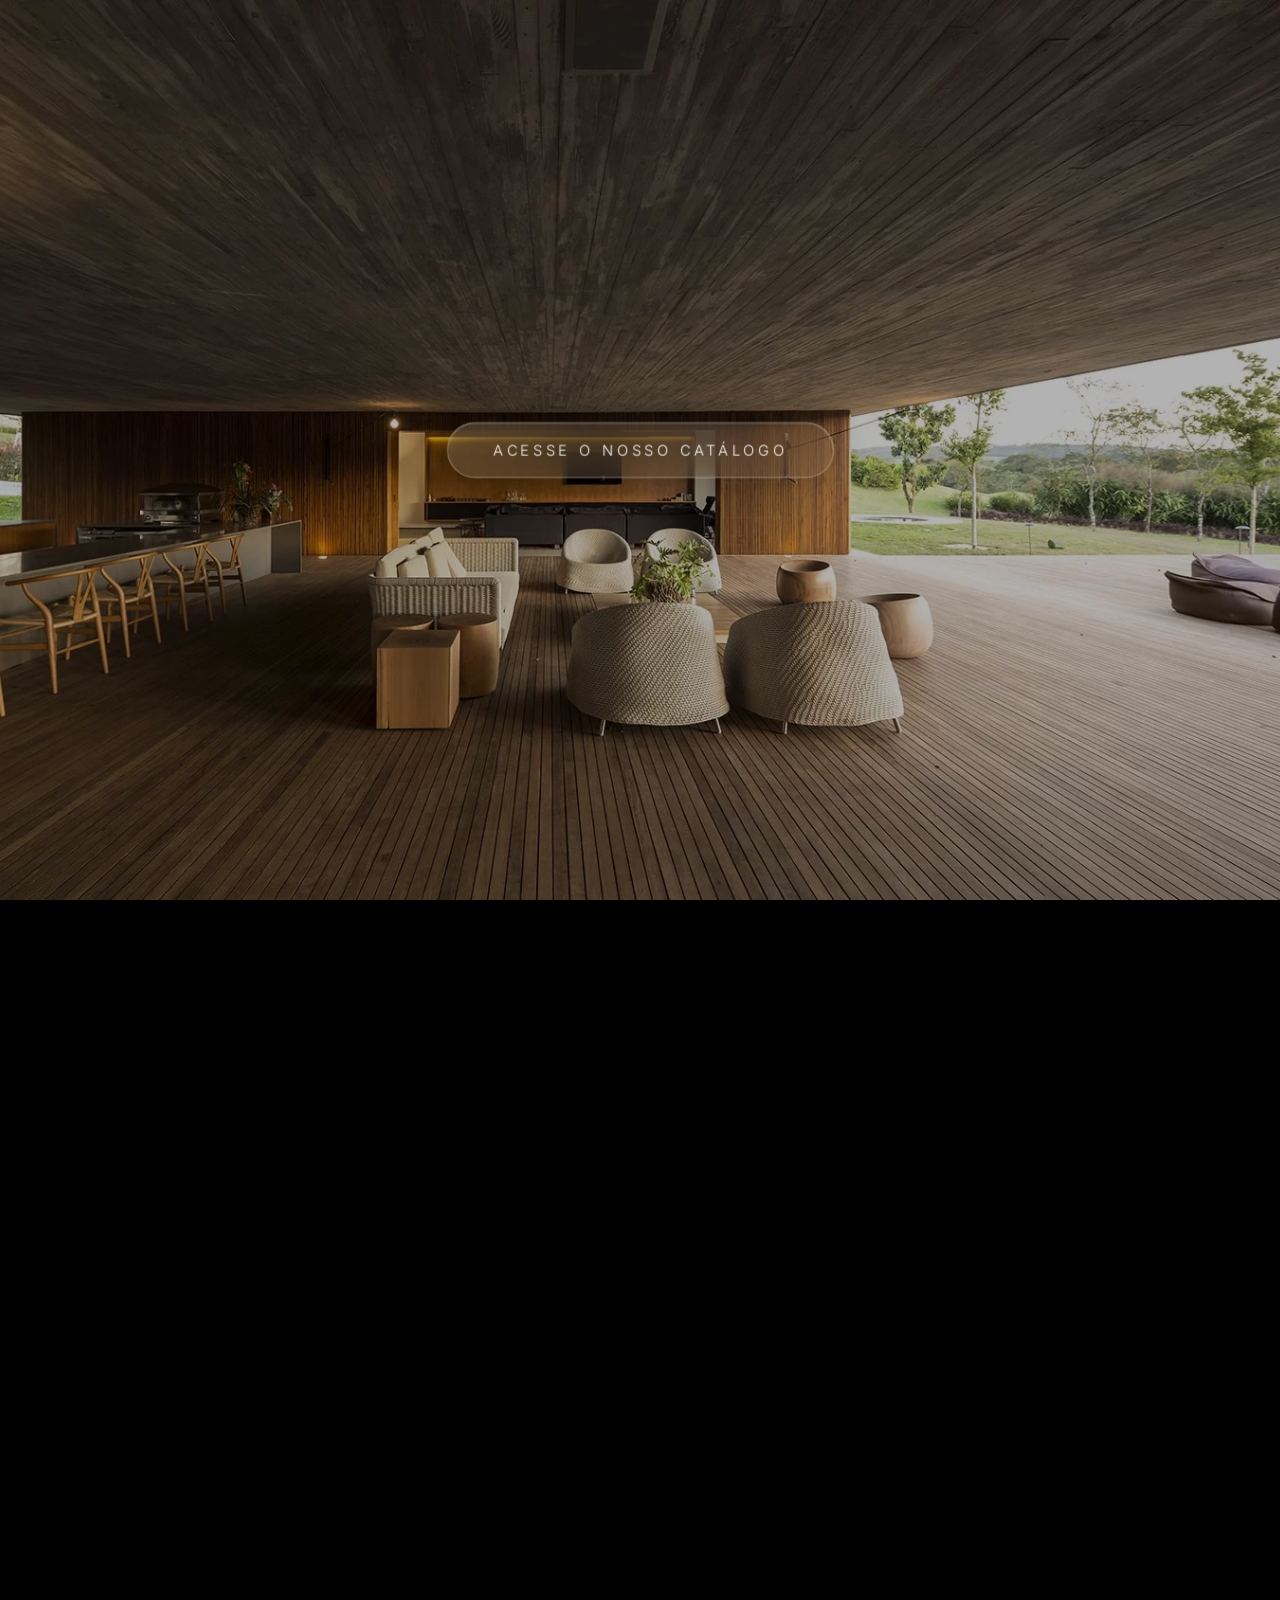
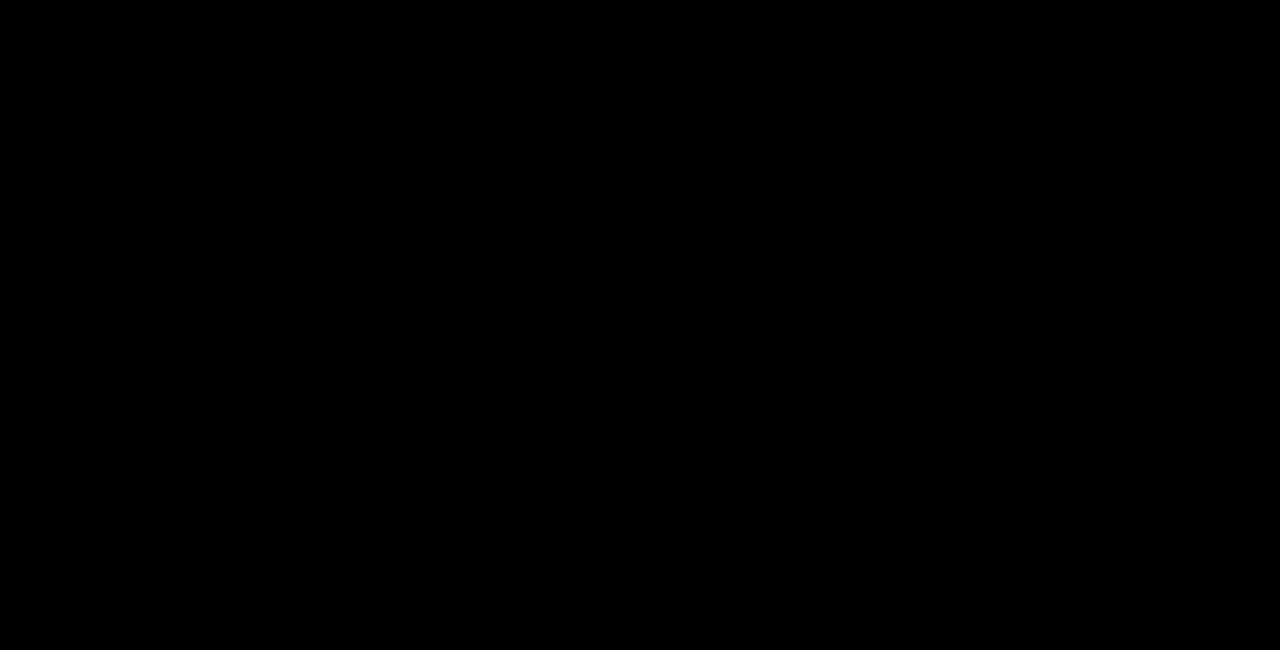
==== index.html @ 1c1b3acb "Publicar primeira versão do catálogo de decks Parket" ====
<!DOCTYPE html><html class="dark" lang="en"><head>
<meta charset="utf-8">
<meta content="width=device-width, initial-scale=1.0" name="viewport">
<link rel="preconnect" href="https://fonts.googleapis.com">
  <link rel="preconnect" href="https://fonts.gstatic.com" crossorigin>
  <link rel="preload" as="image" href="autoload/Hero.webp" fetchpriority="high">
  <link href="https://fonts.googleapis.com/css2?family=Inter:wght@300;400&amp;display=swap" rel="stylesheet">
<style>
        *, *::before, *::after { box-sizing: border-box; }
        html, body { margin: 0; padding: 0; }
        body {
            background-color: #000000;
            color: #FFFFFF;
            font-family: 'Inter', sans-serif;
            -webkit-font-smoothing: antialiased;
            -moz-osx-font-smoothing: grayscale;
        }
        body::selection { background: #fff; color: #000; }

        /* ── Layout crítico (substitui Tailwind na home) ── */
        main { display: block; }
        .scroll-stage { height: 250vh; }
        .hero-section {
            position: sticky;
            top: 0;
            height: 100vh;
            overflow: hidden;
            width: 100%;
            display: flex;
            align-items: center;
            justify-content: center;
        }
        .hero-poster, .parallax-video {
            position: absolute;
            inset: 0;
            width: 100%;
            height: 100%;
            object-fit: cover;
        }
        .hero-poster {
            opacity: 1;
            transition: opacity 0.8s ease;
            z-index: 1;
        }
        .parallax-video {
            opacity: 0;
            transition: opacity 0.8s ease;
            z-index: 2;
        }
        .parallax-video.is-ready { opacity: 1; }
        .hero-section.video-ready .hero-poster { opacity: 0; }
        @media (min-width: 768px) {
            .parallax-video.is-ready { opacity: 0.8; }
        }
        .video-overlay {
            position: absolute;
            inset: 0;
            background: rgba(0, 0, 0, 0.3);
            z-index: 3;
        }
        #btn-wrap {
            position: relative;
            z-index: 10;
            display: flex;
            align-items: center;
            justify-content: center;
        }
        .liquid-glass {
            background: linear-gradient(135deg, rgba(255, 255, 255, 0.12) 0%, rgba(255, 255, 255, 0.02) 100%);
            backdrop-filter: blur(40px);
            -webkit-backdrop-filter: blur(40px);
        }
        .text-glow {
            text-shadow: 0 0 20px rgba(255, 255, 255, 0.2);
        }
        .no-scrollbar::-webkit-scrollbar {
            display: none;
        }

        /* ── Cinematic exit curtain ── */
        #exit-curtain {
            position: fixed;
            inset: 0;
            background: #000;
            z-index: 9999;
            pointer-events: none;
            opacity: 0;
            transition: opacity 0.9s cubic-bezier(0.76, 0, 0.24, 1);
        }
        #exit-curtain.closing {
            opacity: 1;
        }

        /* ── Scroll Reveal ── */
        [data-reveal] {
            opacity: 0;
            transform: translateY(50px);
            transition: opacity 1s cubic-bezier(0.16, 1, 0.3, 1),
                        transform 1s cubic-bezier(0.16, 1, 0.3, 1);
        }
        [data-reveal="left"]  { transform: translateX(-60px) translateY(0); }
        [data-reveal="right"] { transform: translateX(60px) translateY(0); }
        [data-reveal="scale"] { transform: scale(0.90); opacity: 0; }
        [data-reveal="line"]  {
            transform: none;
            opacity: 0;
            clip-path: inset(0 100% 0 0);
            transition: opacity 0.01s, clip-path 1.1s cubic-bezier(0.16, 1, 0.3, 1);
        }
        [data-reveal].is-visible {
            opacity: 1;
            transform: none;
            clip-path: inset(0 0% 0 0);
        }
        [data-delay="1"] { transition-delay: 0.1s; }
        [data-delay="2"] { transition-delay: 0.2s; }
        [data-delay="3"] { transition-delay: 0.3s; }
        [data-delay="4"] { transition-delay: 0.45s; }
        [data-delay="5"] { transition-delay: 0.6s; }

        /* ── Parallax ── */
        .parallax-video { will-change: transform; }
        .hero-content   { will-change: transform, opacity; }

        /* ── Catalog button glass ── */
        .catalog-btn {
            position: relative;
            overflow: hidden;
            padding: 16px 40px;
            border-radius: 9999px;
            border: 1px solid rgba(255, 255, 255, 0.25);
            color: #fff;
            font-family: 'Inter', sans-serif;
            font-size: 13px;
            font-weight: 300;
            letter-spacing: 0.25em;
            text-transform: uppercase;
            cursor: pointer;
            transform-origin: center center;
            background: linear-gradient(135deg, rgba(255,255,255,0.14) 0%, rgba(255,255,255,0.04) 100%);
            backdrop-filter: blur(24px);
            -webkit-backdrop-filter: blur(24px);
            box-shadow: 0 4px 32px rgba(0,0,0,0.25), inset 0 1px 0 rgba(255,255,255,0.15);
        }
        .catalog-btn:active { transform: scale(0.95); }
        .catalog-btn::before {
            content: '';
            position: absolute;
            inset: 0;
            background: linear-gradient(135deg, rgba(255,255,255,0.18) 0%, rgba(255,255,255,0.0) 60%);
            opacity: 0;
            transition: opacity 0.4s ease;
            border-radius: inherit;
        }
        .catalog-btn:hover::before { opacity: 1; }
        .catalog-btn span { position: relative; z-index: 10; }
    </style>
</head>
<body>
<div id="exit-curtain"></div>
<main>
<div class="scroll-stage">
    <section class="hero-section" id="hero-section">
        <img src="autoload/Hero.webp" alt="" class="hero-poster" decoding="async" fetchpriority="high">
        <video
            muted
            loop
            playsinline
            preload="none"
            poster="autoload/Hero.webp"
            class="parallax-video"
            id="hero-video"
            data-src="autoload/home-video/hero%2010.52.48.mp4?v=1777469817"
        ></video>
        <div class="video-overlay"></div>
        <div id="btn-wrap">
            <button id="catalog-btn" onclick="goToCatalog()" class="catalog-btn">
                <span>Acesse o nosso catálogo</span>
            </button>
        </div>
    </section>
</div>
</main>

<script>
(function () {
  const video   = document.getElementById('hero-video');
  const btn     = document.getElementById('catalog-btn');
  let   current = 1;
  let   target  = 1;
  let   rafId   = null;

  // Lazy-load do vídeo: só começa a baixar após o page paint inicial,
  // pra não bloquear o render da home no mobile.
  function tryPlay() {
    const p = video.play();
    if (p && typeof p.catch === 'function') p.catch(() => {});
  }

  function loadVideo() {
    if (video.dataset.loaded) return;
    video.dataset.loaded = '1';
    const src = video.dataset.src;
    if (!src) return;

    // iOS exige estes flags via propriedade JS, não só atributo
    video.muted = true;
    video.playsInline = true;
    video.setAttribute('webkit-playsinline', '');
    video.setAttribute('playsinline', '');
    video.setAttribute('muted', '');

    video.src = src;
    video.load();

    const onReady = () => {
      video.classList.add('is-ready');
      document.getElementById('hero-section').classList.add('video-ready');
      tryPlay();
    };

    if (video.readyState >= 2) onReady();
    else {
      video.addEventListener('loadeddata', onReady, { once: true });
      video.addEventListener('canplay', onReady, { once: true });
    }

    // Failsafe: se o autoplay programático for bloqueado (iOS low-power, etc.),
    // tenta de novo no primeiro toque/click do usuário.
    const retry = () => { tryPlay(); cleanup(); };
    const cleanup = () => {
      window.removeEventListener('touchstart', retry);
      window.removeEventListener('click', retry);
    };
    window.addEventListener('touchstart', retry, { passive: true });
    window.addEventListener('click', retry);
  }

  // Dispara após carregamento completo da página, com failsafe de 2s
  // (caso o evento load demore mais por algum recurso lento).
  let fired = false;
  const fire = () => { if (!fired) { fired = true; loadVideo(); } };
  if (document.readyState === 'complete') {
    setTimeout(fire, 0);
  } else {
    window.addEventListener('load', fire, { once: true });
    setTimeout(fire, 2000);
  }

  function lerp(a, b, t) { return a + (b - a) * t; }

  function animate() {
    current = lerp(current, target, 0.08);
    btn.style.transform = `scale(${current})`;
    if (Math.abs(current - target) > 0.001) {
      rafId = requestAnimationFrame(animate);
    } else {
      rafId = null;
    }
  }

  function onScroll() {
    const sy       = Math.max(0, window.scrollY);
    const progress = Math.min(sy / window.innerHeight, 1);
    target = 1 + progress * 0.65;
    if (!rafId) rafId = requestAnimationFrame(animate);
  }

  window.addEventListener('scroll', onScroll, { passive: true });
})();

function goToCatalog() {
  const curtain = document.getElementById('exit-curtain');
  const btn     = document.querySelector('.catalog-btn');
  const hero    = document.querySelector('.hero-section');

  btn.style.transition = 'opacity 0.35s ease, transform 0.35s ease';
  btn.style.opacity    = '0';
  btn.style.transform  = 'scale(0.94)';

  hero.style.transition = 'transform 1s cubic-bezier(0.76, 0, 0.24, 1)';
  hero.style.transform  = 'scale(1.1)';

  setTimeout(() => curtain.classList.add('closing'), 120);
  setTimeout(() => { window.location.href = 'catalogo.html'; }, 1050);
}
</script>
</body></html>
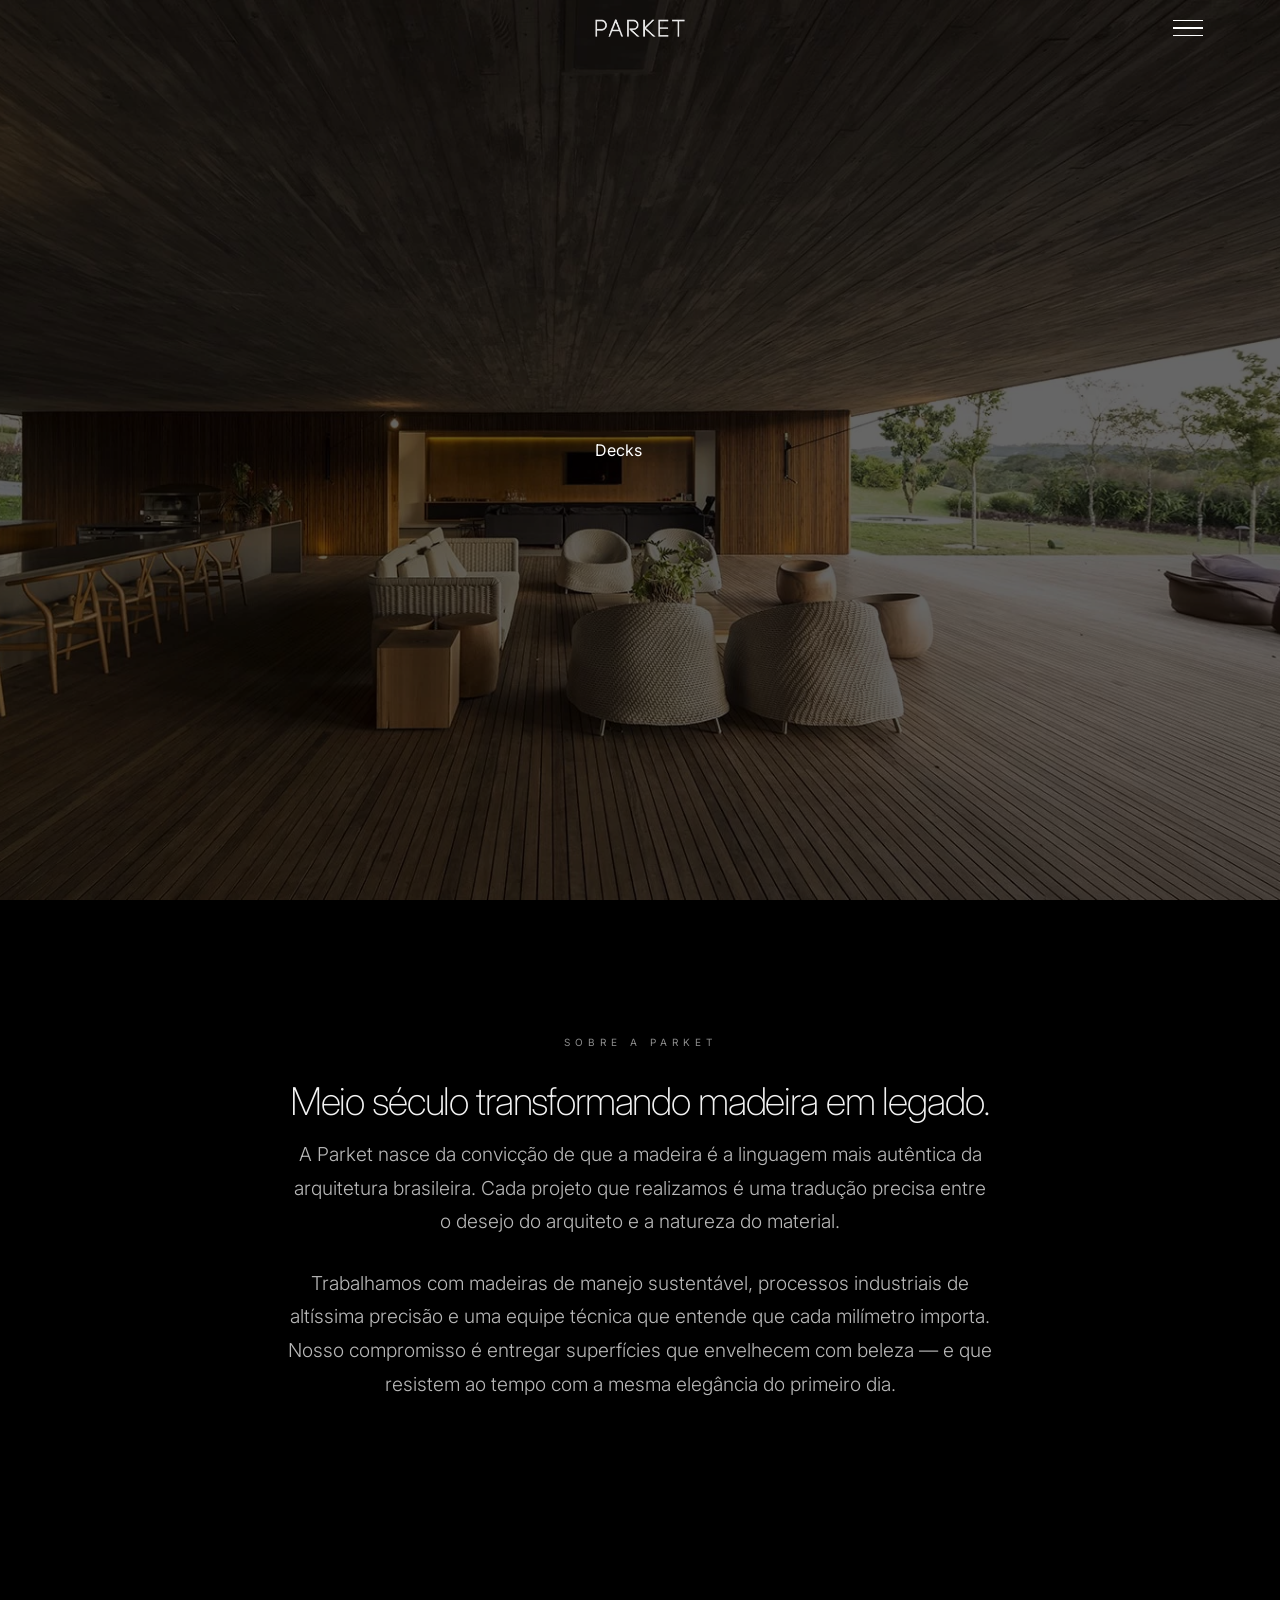
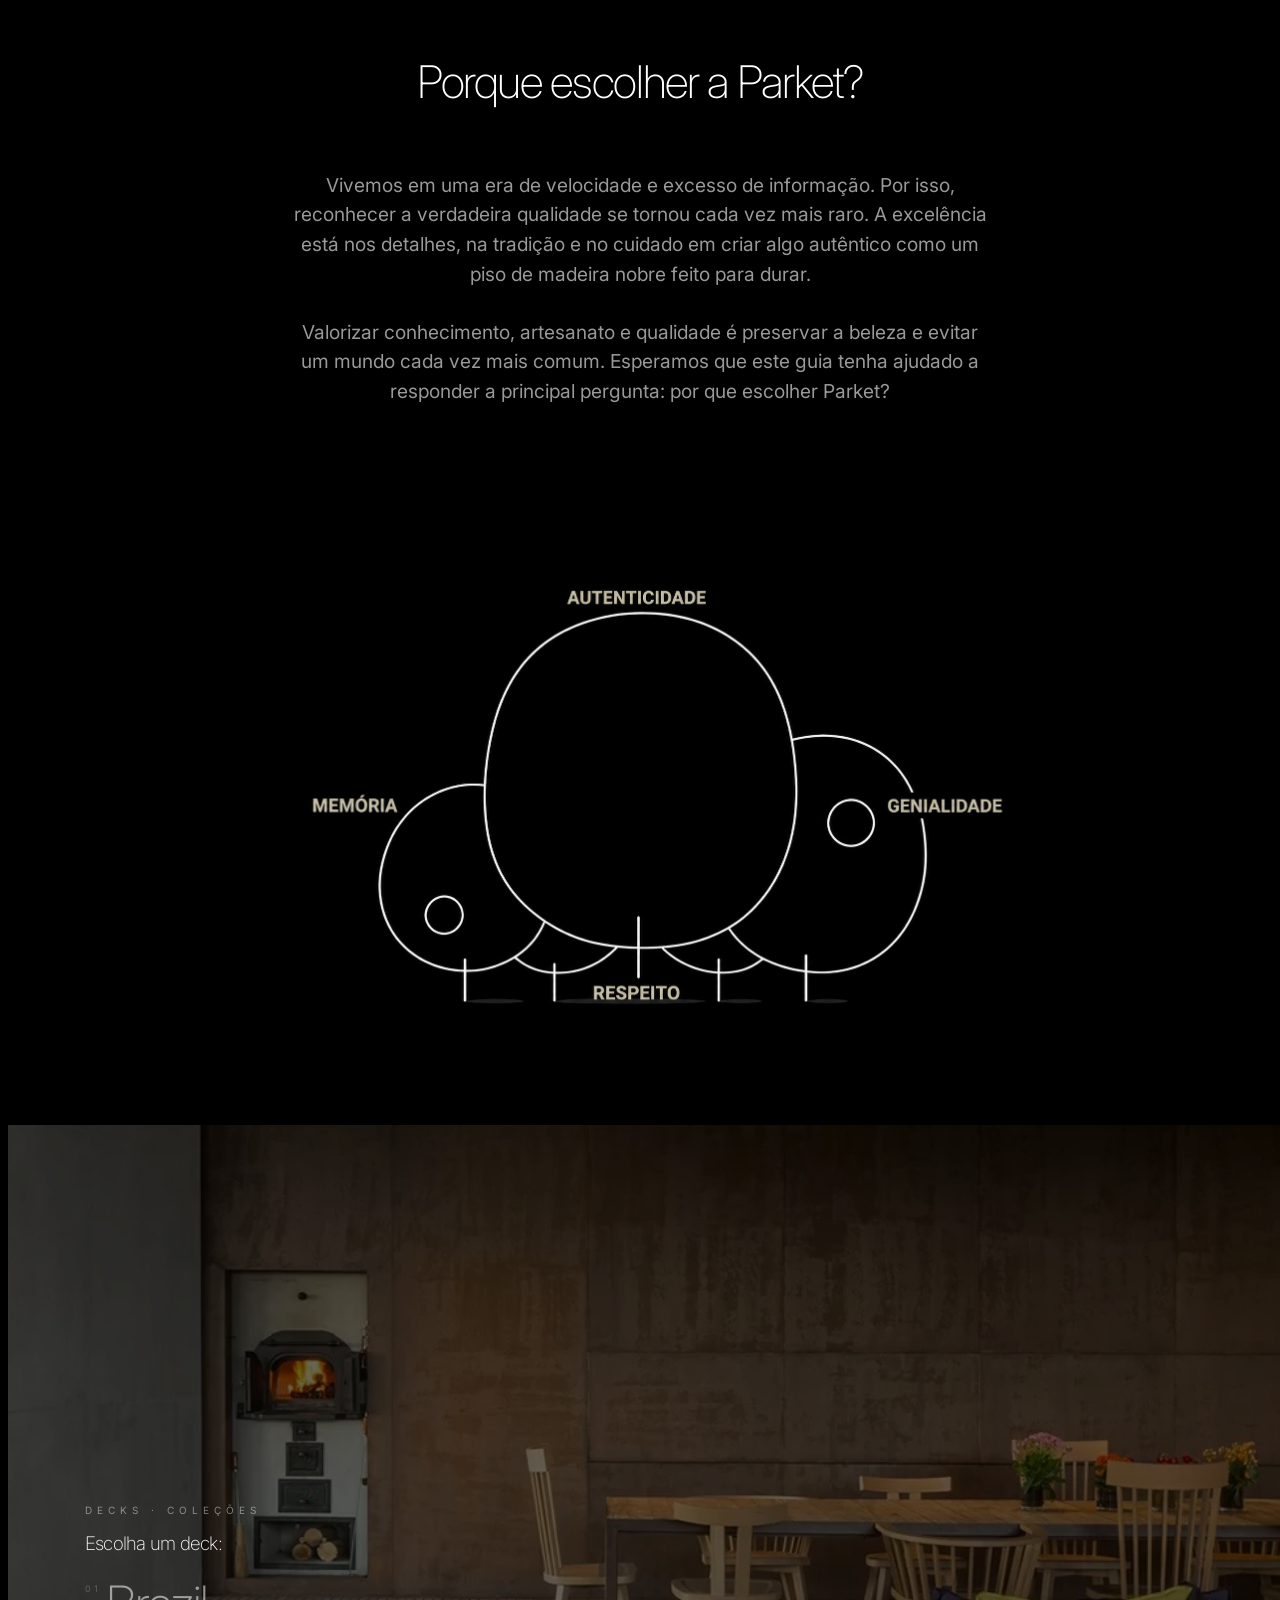
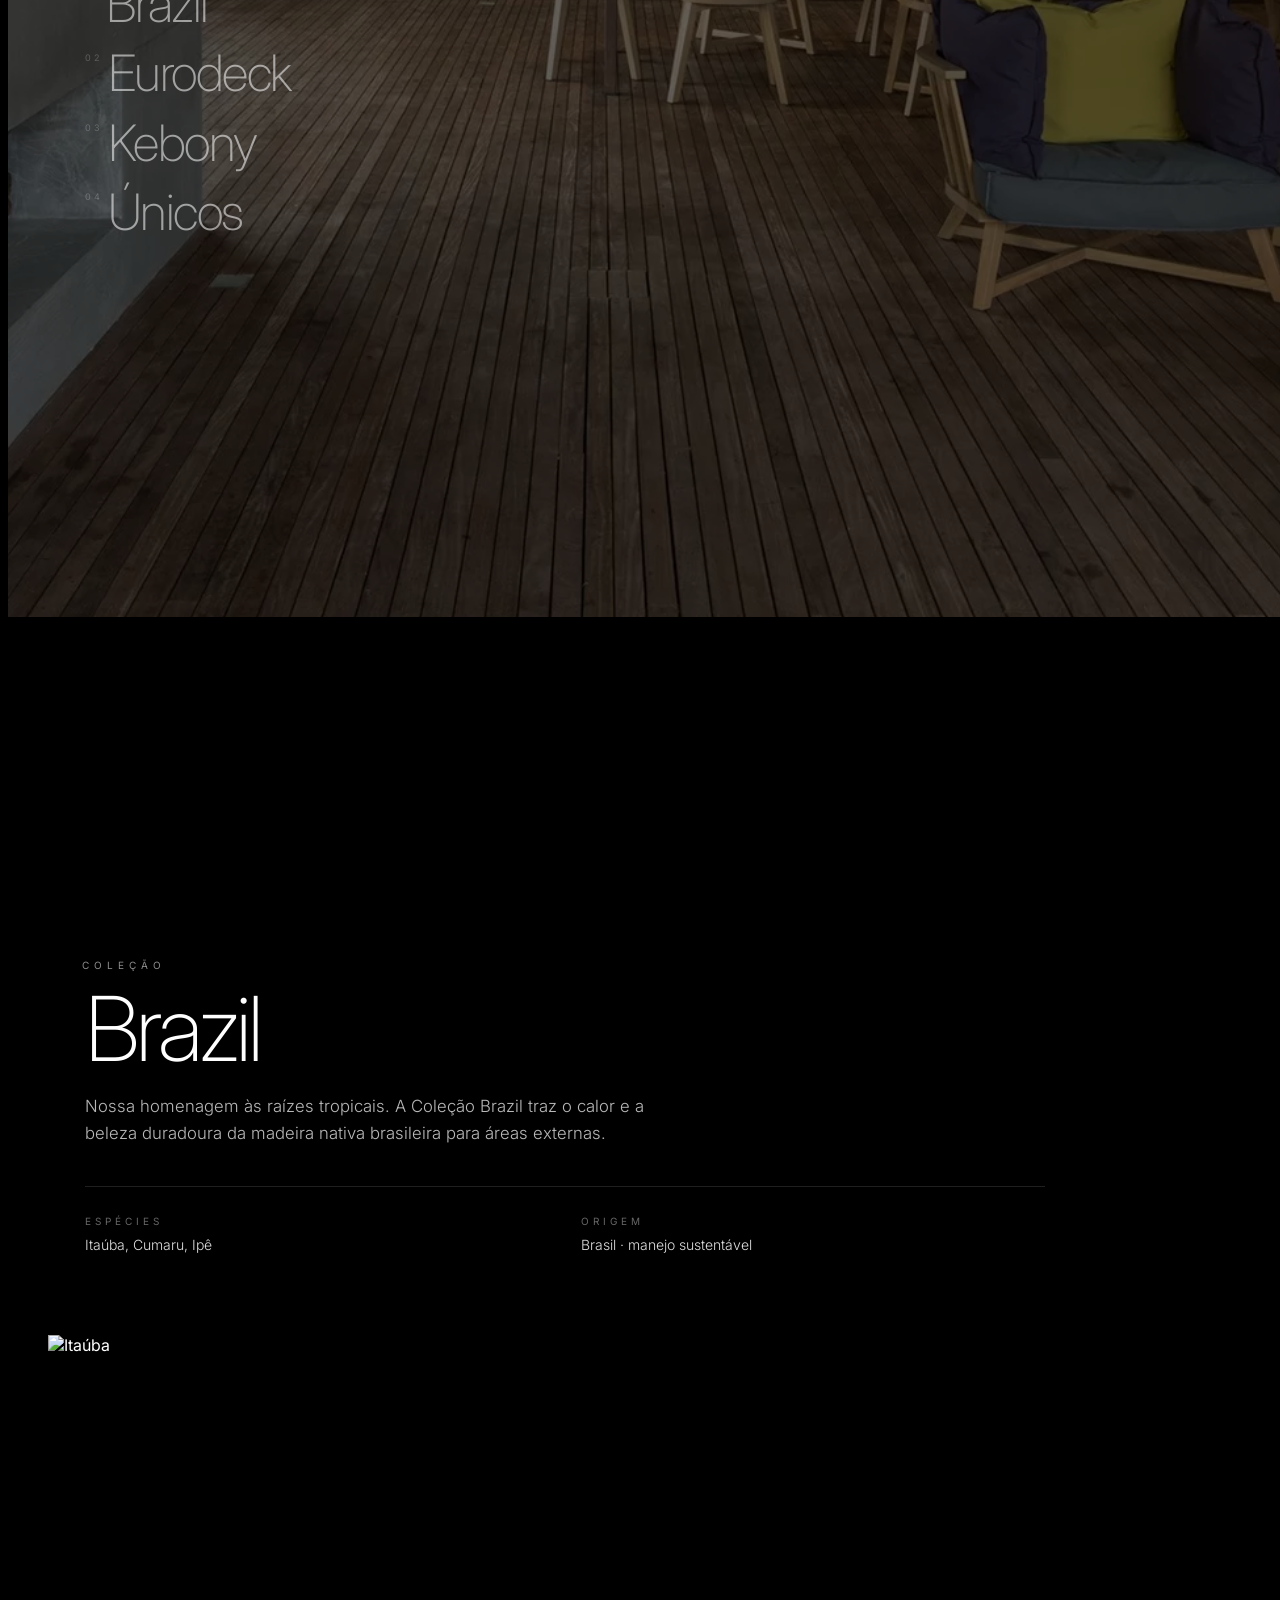
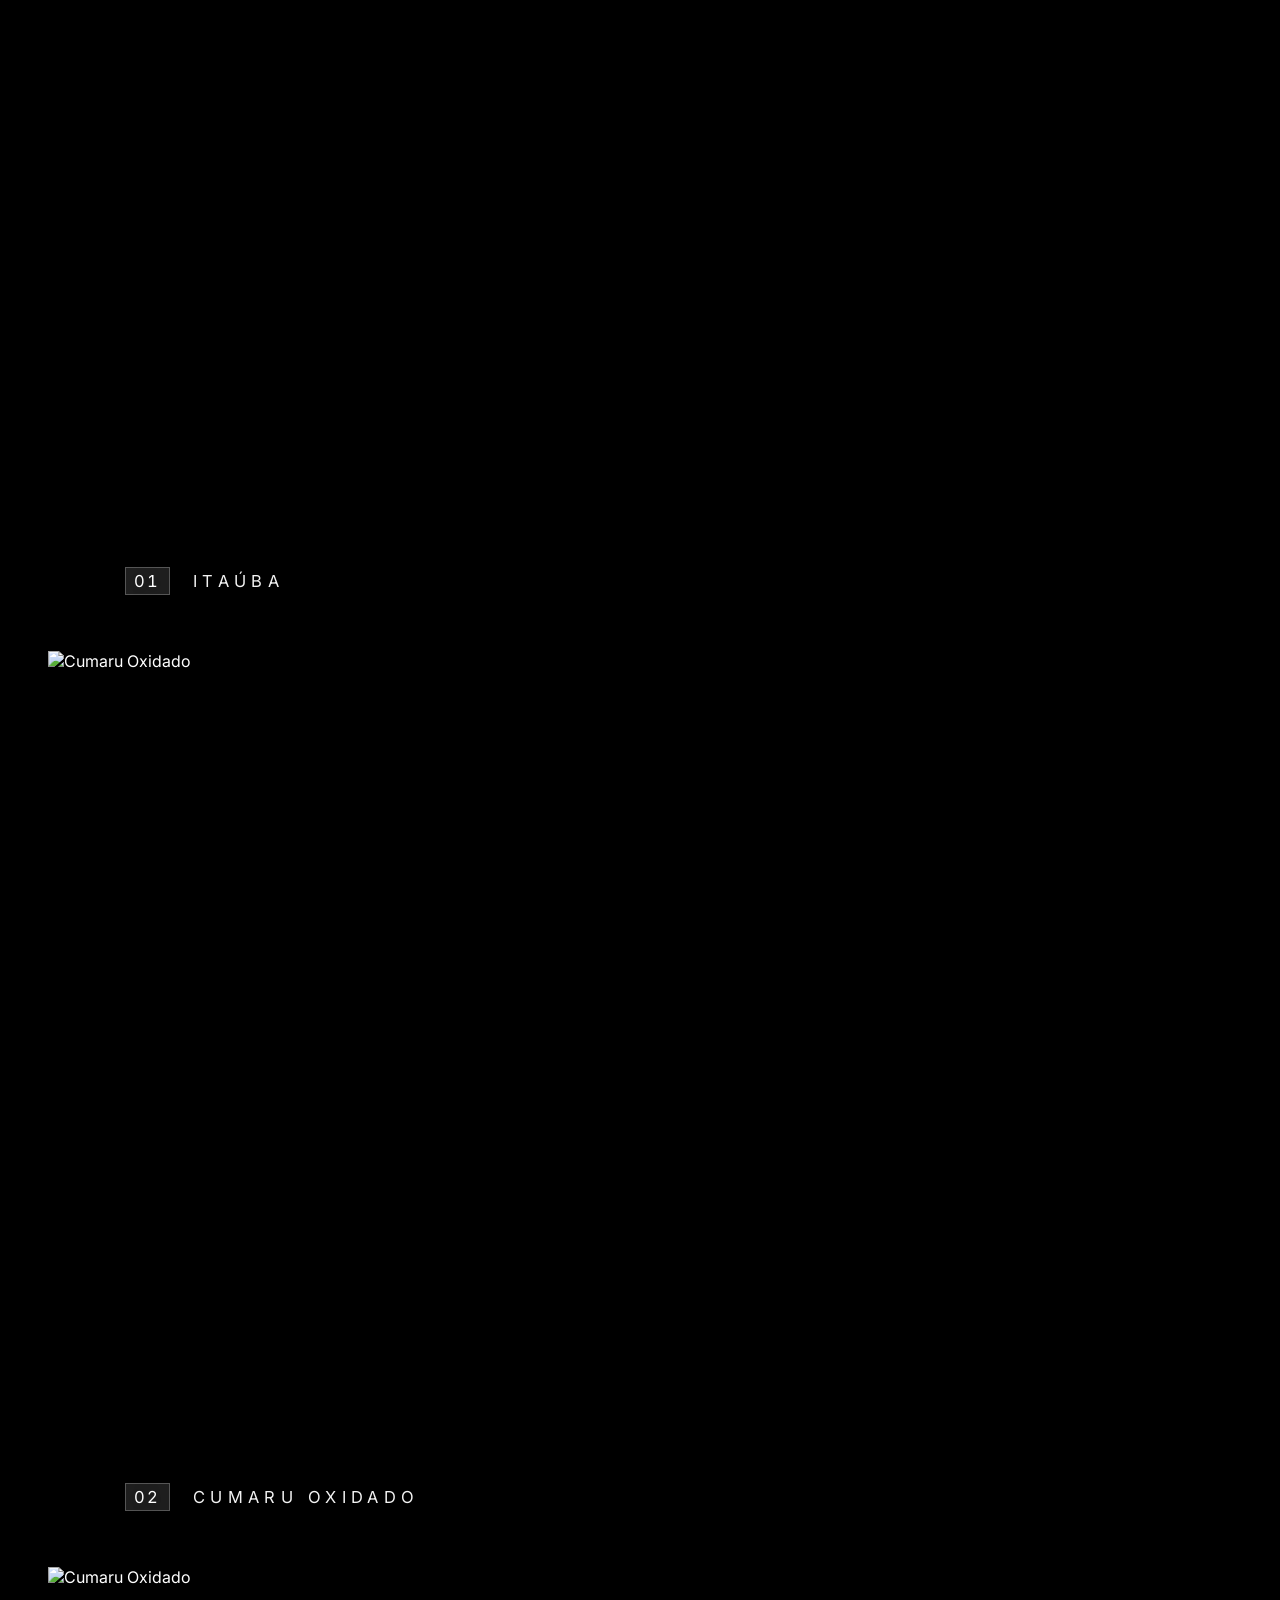
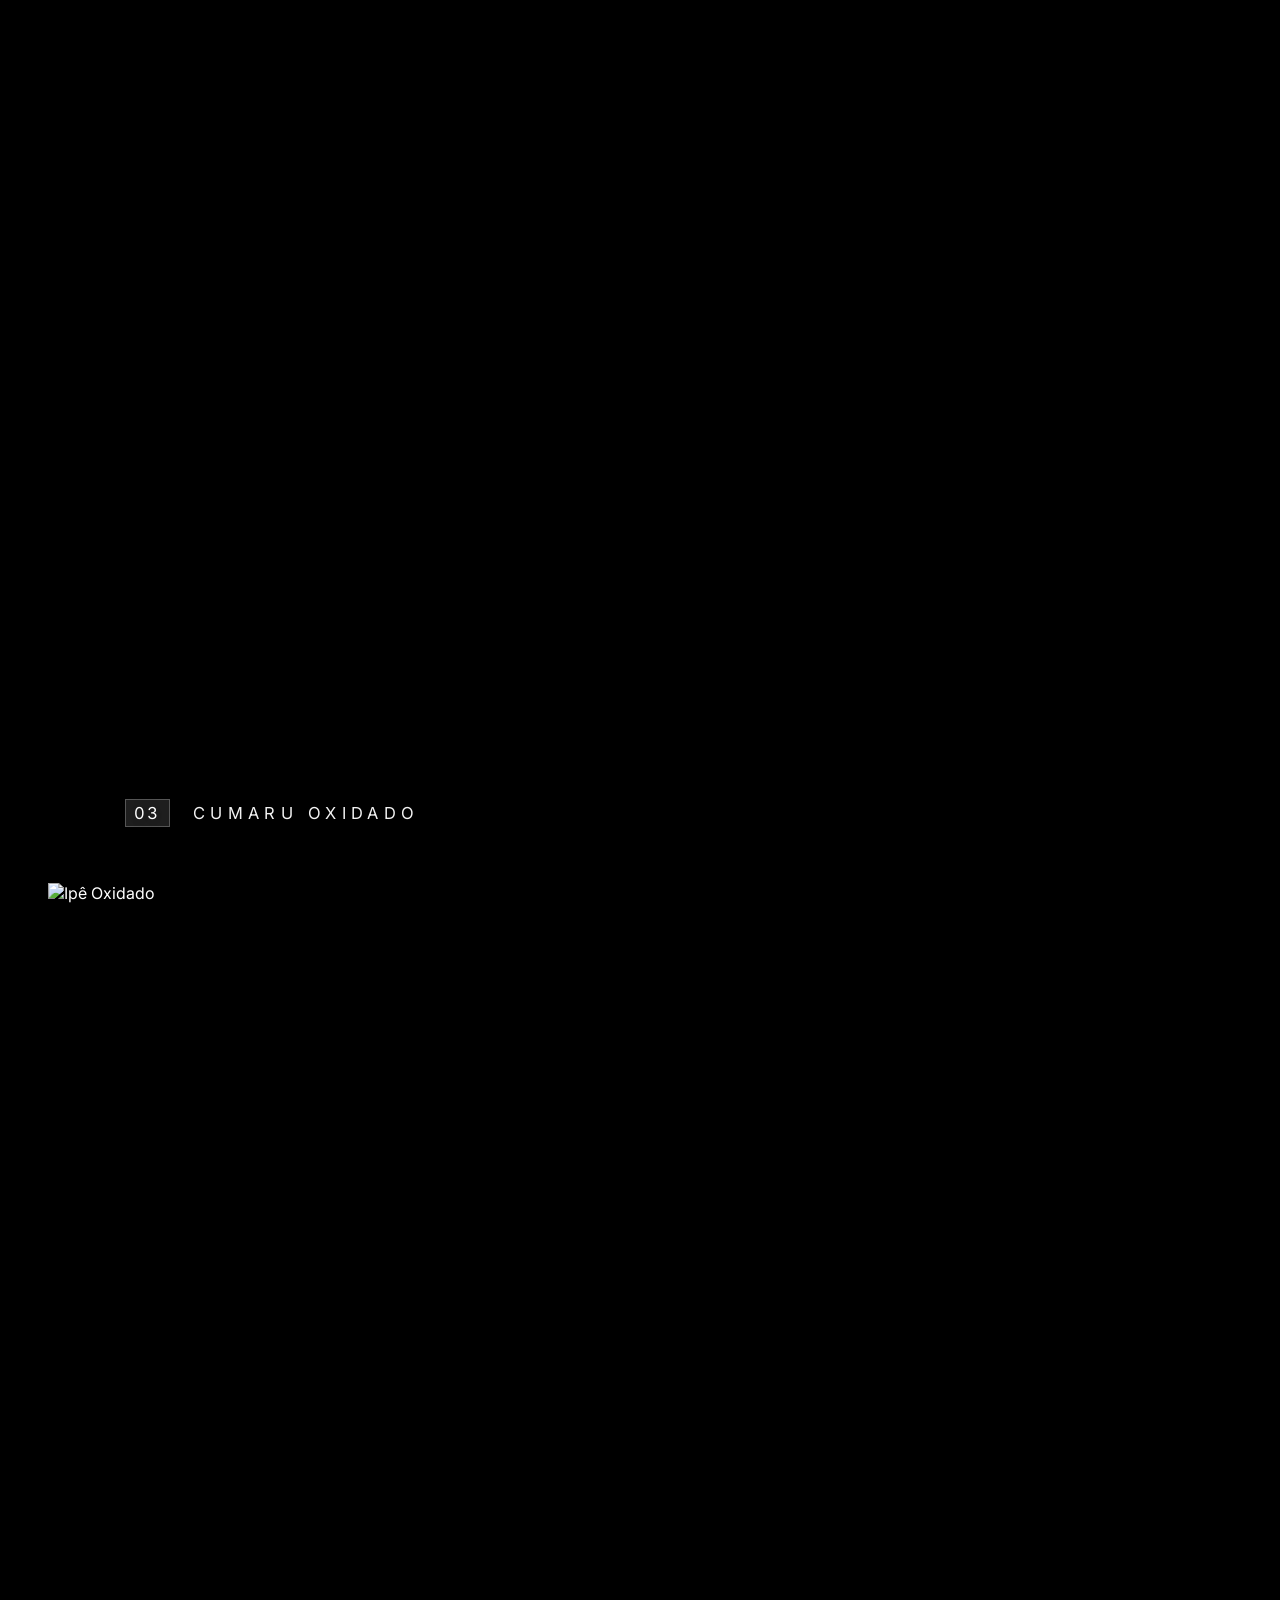
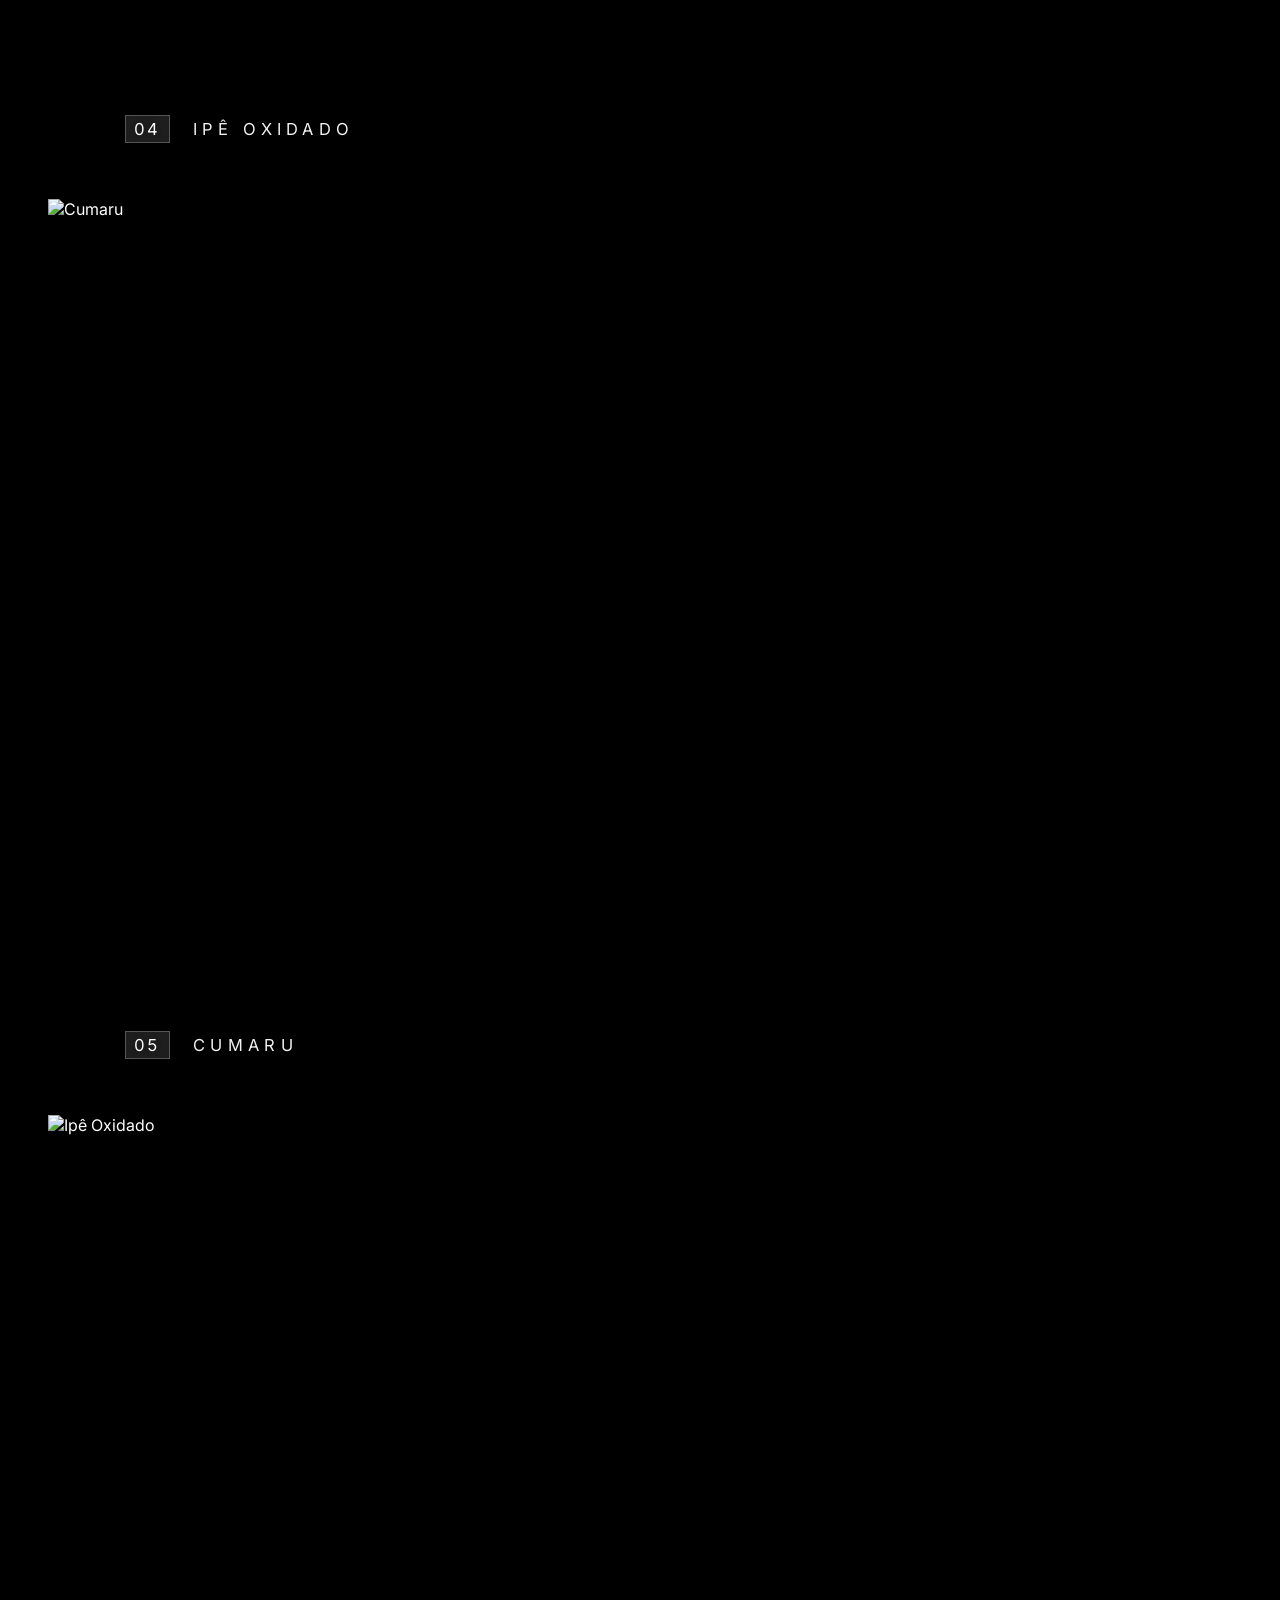
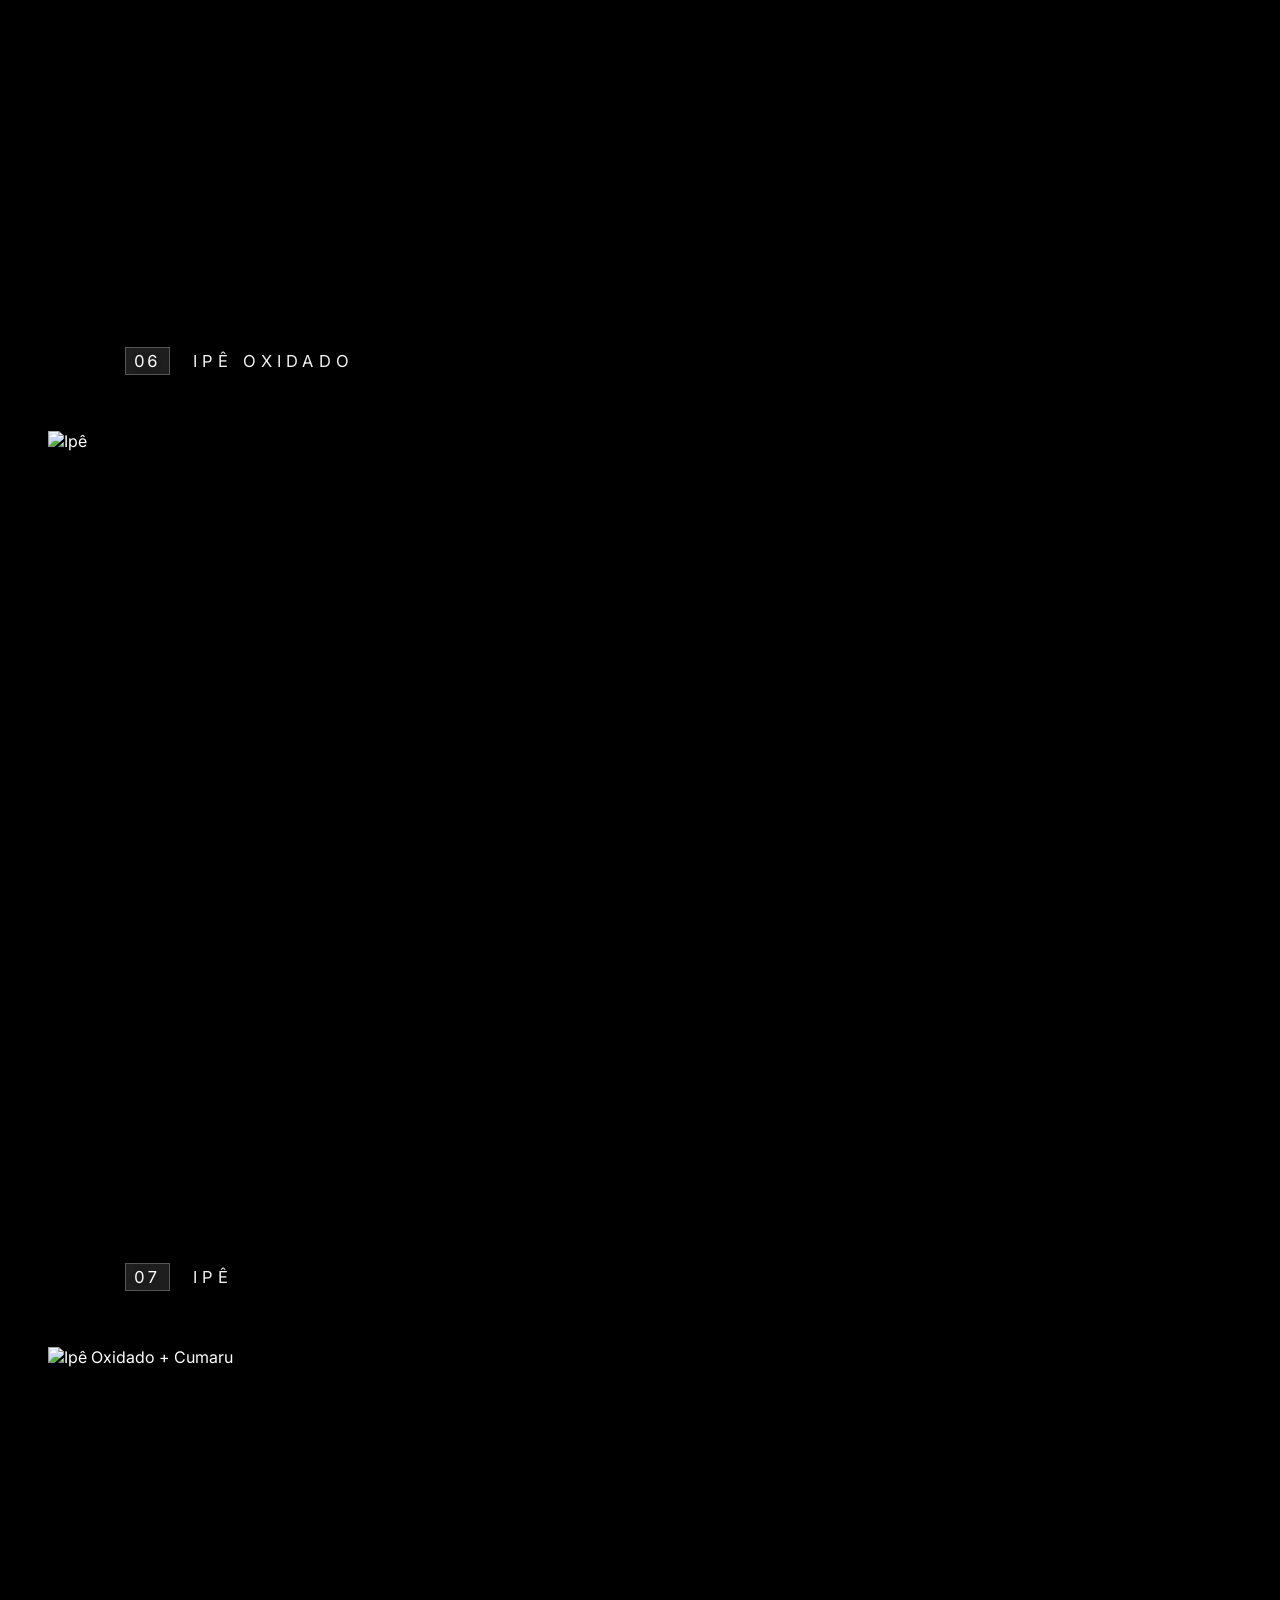
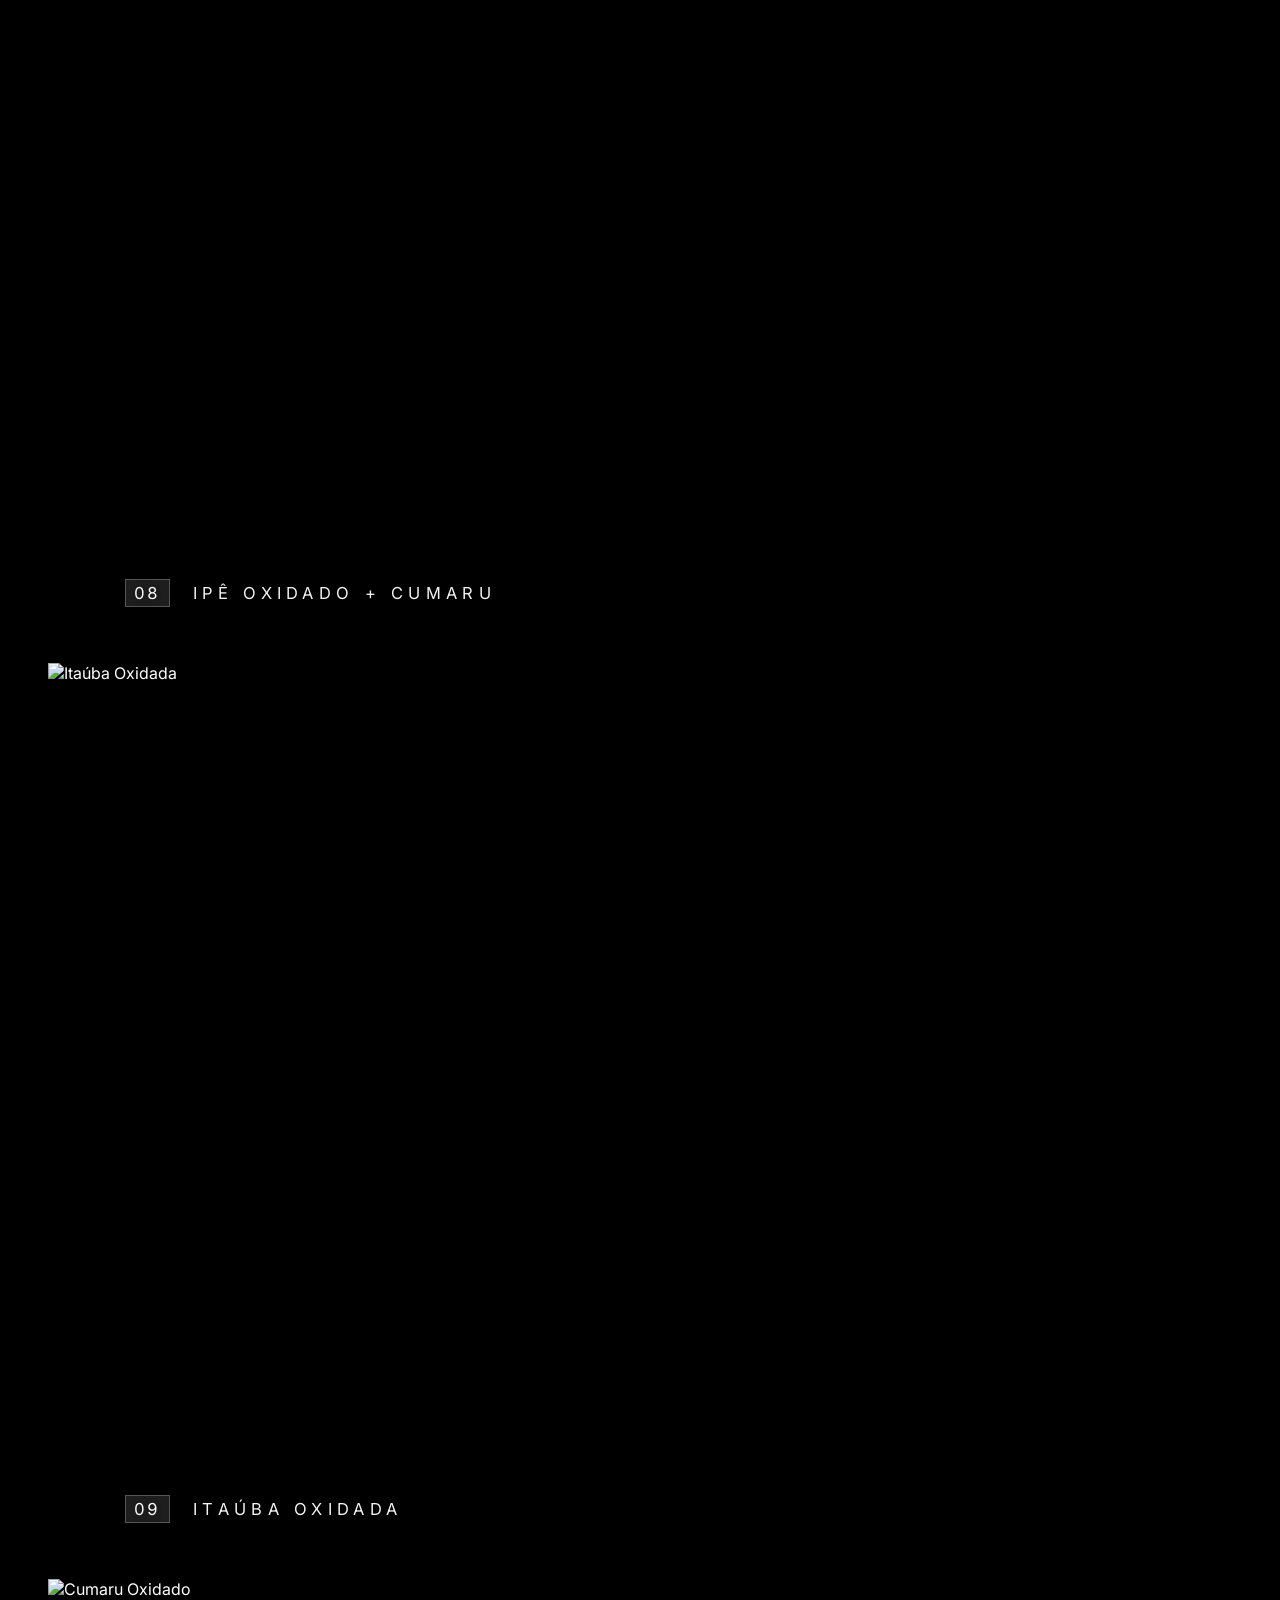
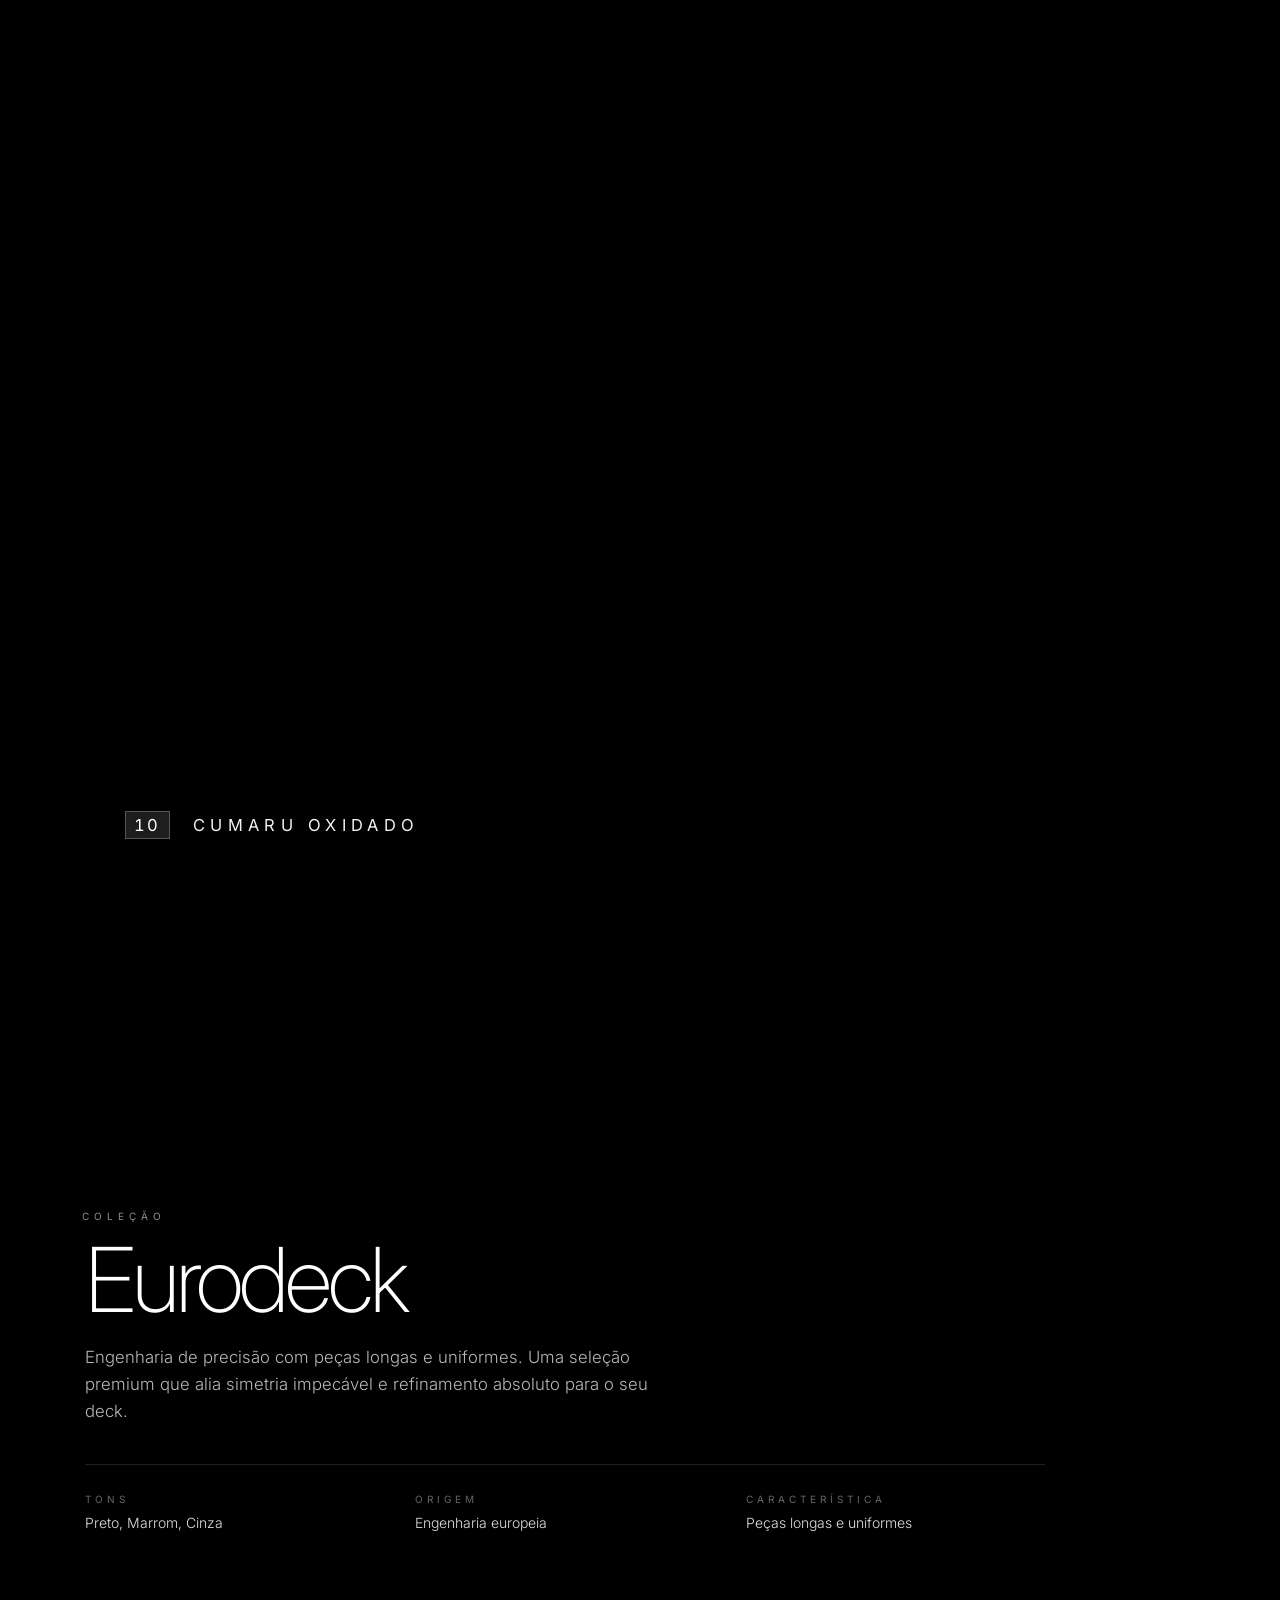
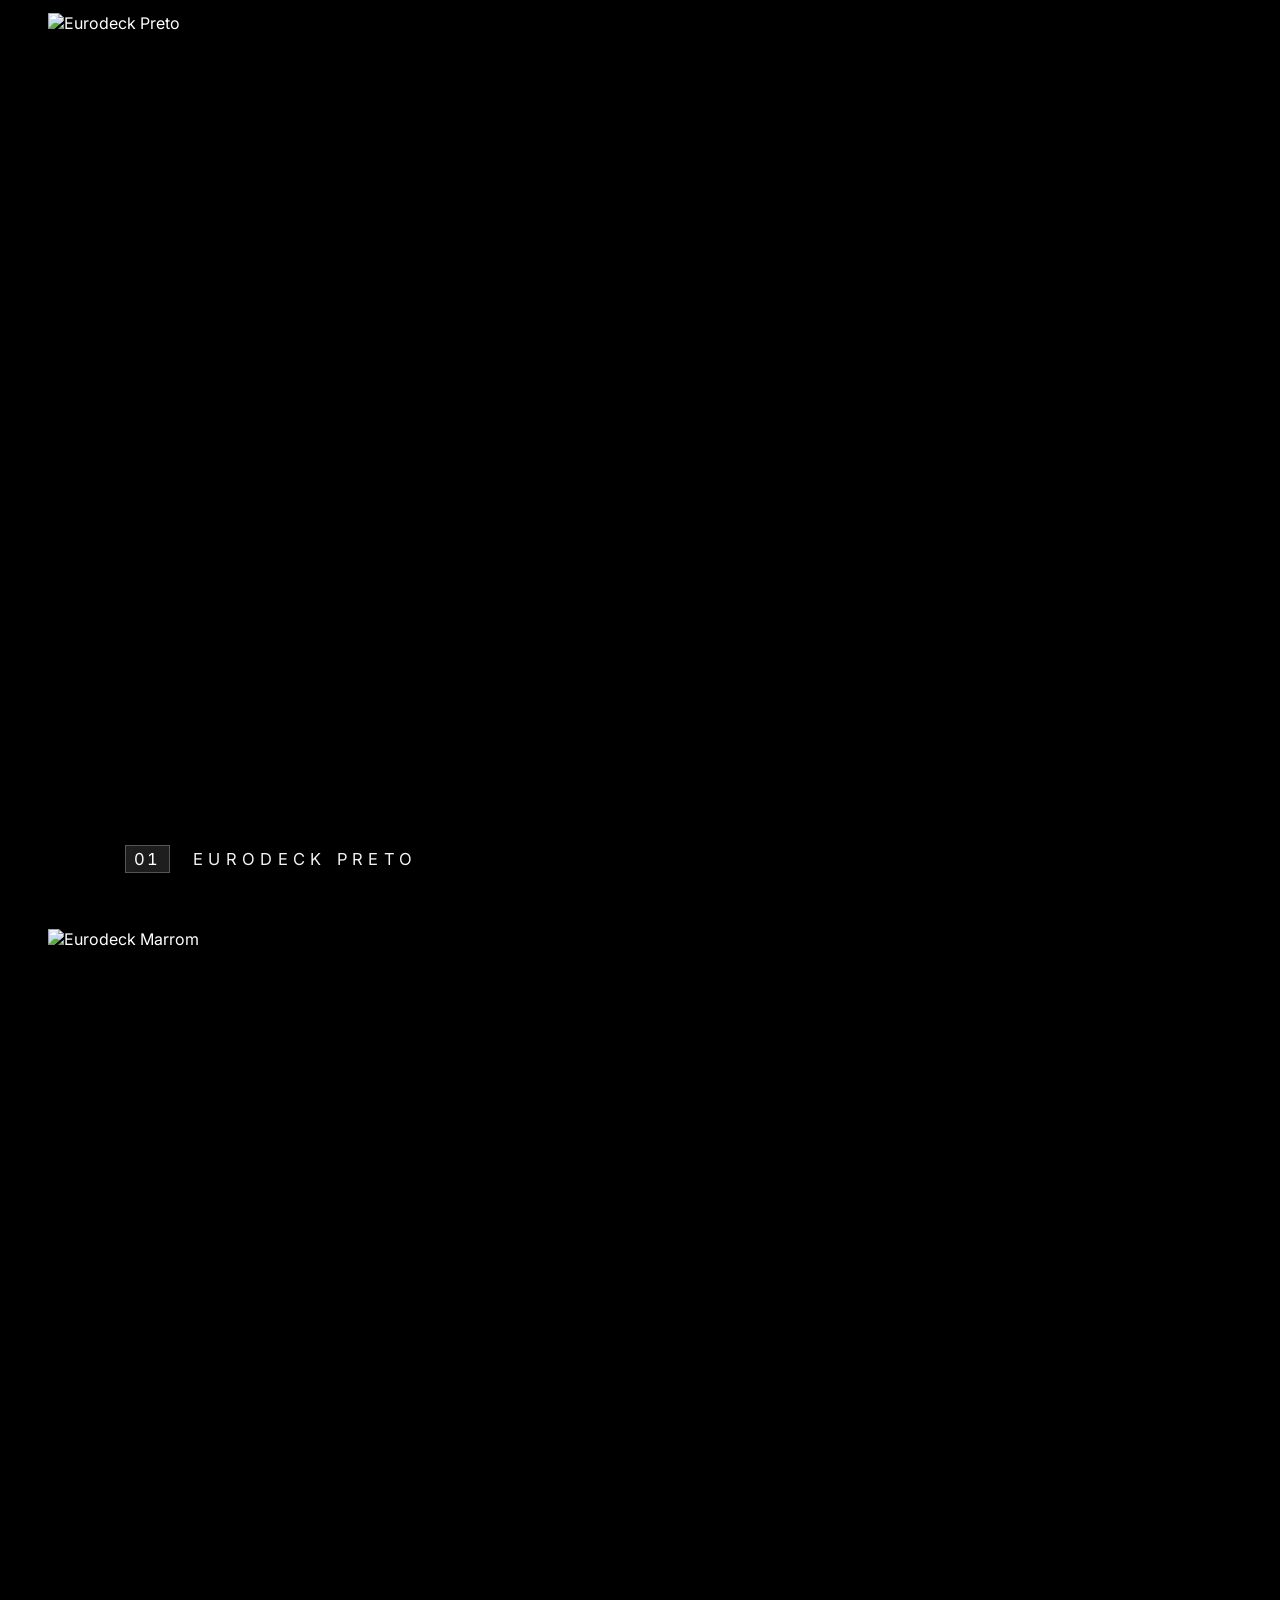
==== commit 28140eb1: "Refactor index.html for improved layout and navigation Updated HTML structure and added new elements" ====
--- a/index.html
+++ b/index.html
@@ -1,288 +1,292 @@
-<!DOCTYPE html><html class="dark" lang="en"><head>
-<meta charset="utf-8">
-<meta content="width=device-width, initial-scale=1.0" name="viewport">
-<link rel="preconnect" href="https://fonts.googleapis.com">
+<!DOCTYPE html>
+<html class="dark" lang="pt-BR">
+
+<head>
+  <meta charset="utf-8">
+  <meta content="width=device-width, initial-scale=1.0" name="viewport">
+  <title>Parket — Catálogo</title>
+  <link rel="preconnect" href="https://fonts.googleapis.com">
   <link rel="preconnect" href="https://fonts.gstatic.com" crossorigin>
-  <link rel="preload" as="image" href="autoload/Hero.webp" fetchpriority="high">
-  <link href="https://fonts.googleapis.com/css2?family=Inter:wght@300;400&amp;display=swap" rel="stylesheet">
-<style>
-        *, *::before, *::after { box-sizing: border-box; }
-        html, body { margin: 0; padding: 0; }
-        body {
-            background-color: #000000;
-            color: #FFFFFF;
-            font-family: 'Inter', sans-serif;
-            -webkit-font-smoothing: antialiased;
-            -moz-osx-font-smoothing: grayscale;
+  <link rel="preconnect" href="https://parket.com.br">
+  <link rel="preconnect" href="https://cdn.tailwindcss.com">
+  <link rel="preload" as="image" href="autoload/Hero.webp">
+  <script src="https://cdn.tailwindcss.com?plugins=forms,container-queries"></script>
+  <link href="https://fonts.googleapis.com/css2?family=Inter:wght@100;200;300;400;500;600;700;800;900&display=swap" rel="stylesheet">
+  <link href="https://fonts.googleapis.com/css2?family=Roboto:wght@300;400;500;700&display=swap" rel="stylesheet">
+  <link href="https://fonts.googleapis.com/css2?family=Material+Symbols+Outlined:wght,FILL@100..700,0..1&display=swap" rel="stylesheet">
+  <script src="assets/js/components.js"></script>
+  <parket-seo is-main></parket-seo>
+  <script>
+    tailwind.config = {
+      darkMode: "class",
+      theme: {
+        extend: {
+          borderRadius: { "DEFAULT": "0", "lg": "0", "xl": "0", "full": "9999px" },
+          colors: { "surface": "#131313", "background": "#000000", "primary": "#ffffff" },
+          fontFamily: { "headline": ["Inter"], "body": ["Inter"], "label": ["Inter"] }
         }
-        body::selection { background: #fff; color: #000; }
-
-        /* ── Layout crítico (substitui Tailwind na home) ── */
-        main { display: block; }
-        .scroll-stage { height: 250vh; }
-        .hero-section {
-            position: sticky;
-            top: 0;
-            height: 100vh;
-            overflow: hidden;
-            width: 100%;
-            display: flex;
-            align-items: center;
-            justify-content: center;
-        }
-        .hero-poster, .parallax-video {
-            position: absolute;
-            inset: 0;
-            width: 100%;
-            height: 100%;
-            object-fit: cover;
-        }
-        .hero-poster {
-            opacity: 1;
-            transition: opacity 0.8s ease;
-            z-index: 1;
-        }
-        .parallax-video {
-            opacity: 0;
-            transition: opacity 0.8s ease;
-            z-index: 2;
-        }
-        .parallax-video.is-ready { opacity: 1; }
-        .hero-section.video-ready .hero-poster { opacity: 0; }
-        @media (min-width: 768px) {
-            .parallax-video.is-ready { opacity: 0.8; }
-        }
-        .video-overlay {
-            position: absolute;
-            inset: 0;
-            background: rgba(0, 0, 0, 0.3);
-            z-index: 3;
-        }
-        #btn-wrap {
-            position: relative;
-            z-index: 10;
-            display: flex;
-            align-items: center;
-            justify-content: center;
-        }
-        .liquid-glass {
-            background: linear-gradient(135deg, rgba(255, 255, 255, 0.12) 0%, rgba(255, 255, 255, 0.02) 100%);
-            backdrop-filter: blur(40px);
-            -webkit-backdrop-filter: blur(40px);
-        }
-        .text-glow {
-            text-shadow: 0 0 20px rgba(255, 255, 255, 0.2);
-        }
-        .no-scrollbar::-webkit-scrollbar {
-            display: none;
-        }
-
-        /* ── Cinematic exit curtain ── */
-        #exit-curtain {
-            position: fixed;
-            inset: 0;
-            background: #000;
-            z-index: 9999;
-            pointer-events: none;
-            opacity: 0;
-            transition: opacity 0.9s cubic-bezier(0.76, 0, 0.24, 1);
-        }
-        #exit-curtain.closing {
-            opacity: 1;
-        }
-
-        /* ── Scroll Reveal ── */
-        [data-reveal] {
-            opacity: 0;
-            transform: translateY(50px);
-            transition: opacity 1s cubic-bezier(0.16, 1, 0.3, 1),
-                        transform 1s cubic-bezier(0.16, 1, 0.3, 1);
-        }
-        [data-reveal="left"]  { transform: translateX(-60px) translateY(0); }
-        [data-reveal="right"] { transform: translateX(60px) translateY(0); }
-        [data-reveal="scale"] { transform: scale(0.90); opacity: 0; }
-        [data-reveal="line"]  {
-            transform: none;
-            opacity: 0;
-            clip-path: inset(0 100% 0 0);
-            transition: opacity 0.01s, clip-path 1.1s cubic-bezier(0.16, 1, 0.3, 1);
-        }
-        [data-reveal].is-visible {
-            opacity: 1;
-            transform: none;
-            clip-path: inset(0 0% 0 0);
-        }
-        [data-delay="1"] { transition-delay: 0.1s; }
-        [data-delay="2"] { transition-delay: 0.2s; }
-        [data-delay="3"] { transition-delay: 0.3s; }
-        [data-delay="4"] { transition-delay: 0.45s; }
-        [data-delay="5"] { transition-delay: 0.6s; }
-
-        /* ── Parallax ── */
-        .parallax-video { will-change: transform; }
-        .hero-content   { will-change: transform, opacity; }
-
-        /* ── Catalog button glass ── */
-        .catalog-btn {
-            position: relative;
-            overflow: hidden;
-            padding: 16px 40px;
-            border-radius: 9999px;
-            border: 1px solid rgba(255, 255, 255, 0.25);
-            color: #fff;
-            font-family: 'Inter', sans-serif;
-            font-size: 13px;
-            font-weight: 300;
-            letter-spacing: 0.25em;
-            text-transform: uppercase;
-            cursor: pointer;
-            transform-origin: center center;
-            background: linear-gradient(135deg, rgba(255,255,255,0.14) 0%, rgba(255,255,255,0.04) 100%);
-            backdrop-filter: blur(24px);
-            -webkit-backdrop-filter: blur(24px);
-            box-shadow: 0 4px 32px rgba(0,0,0,0.25), inset 0 1px 0 rgba(255,255,255,0.15);
-        }
-        .catalog-btn:active { transform: scale(0.95); }
-        .catalog-btn::before {
-            content: '';
-            position: absolute;
-            inset: 0;
-            background: linear-gradient(135deg, rgba(255,255,255,0.18) 0%, rgba(255,255,255,0.0) 60%);
-            opacity: 0;
-            transition: opacity 0.4s ease;
-            border-radius: inherit;
-        }
-        .catalog-btn:hover::before { opacity: 1; }
-        .catalog-btn span { position: relative; z-index: 10; }
-    </style>
+      }
+    }
+  </script>
+  <link rel="stylesheet" href="catalogo.css">
 </head>
-<body>
-<div id="exit-curtain"></div>
-<main>
-<div class="scroll-stage">
-    <section class="hero-section" id="hero-section">
-        <img src="autoload/Hero.webp" alt="" class="hero-poster" decoding="async" fetchpriority="high">
-        <video
-            muted
-            loop
-            playsinline
-            preload="none"
-            poster="autoload/Hero.webp"
-            class="parallax-video"
-            id="hero-video"
-            data-src="autoload/home-video/hero%2010.52.48.mp4?v=1777469817"
-        ></video>
-        <div class="video-overlay"></div>
-        <div id="btn-wrap">
-            <button id="catalog-btn" onclick="goToCatalog()" class="catalog-btn">
-                <span>Acesse o nosso catálogo</span>
-            </button>
-        </div>
-    </section>
-</div>
-</main>
-
-<script>
-(function () {
-  const video   = document.getElementById('hero-video');
-  const btn     = document.getElementById('catalog-btn');
-  let   current = 1;
-  let   target  = 1;
-  let   rafId   = null;
-
-  // Lazy-load do vídeo: só começa a baixar após o page paint inicial,
-  // pra não bloquear o render da home no mobile.
-  function tryPlay() {
-    const p = video.play();
-    if (p && typeof p.catch === 'function') p.catch(() => {});
-  }
-
-  function loadVideo() {
-    if (video.dataset.loaded) return;
-    video.dataset.loaded = '1';
-    const src = video.dataset.src;
-    if (!src) return;
-
-    // iOS exige estes flags via propriedade JS, não só atributo
-    video.muted = true;
-    video.playsInline = true;
-    video.setAttribute('webkit-playsinline', '');
-    video.setAttribute('playsinline', '');
-    video.setAttribute('muted', '');
-
-    video.src = src;
-    video.load();
-
-    const onReady = () => {
-      video.classList.add('is-ready');
-      document.getElementById('hero-section').classList.add('video-ready');
-      tryPlay();
-    };
-
-    if (video.readyState >= 2) onReady();
-    else {
-      video.addEventListener('loadeddata', onReady, { once: true });
-      video.addEventListener('canplay', onReady, { once: true });
-    }
-
-    // Failsafe: se o autoplay programático for bloqueado (iOS low-power, etc.),
-    // tenta de novo no primeiro toque/click do usuário.
-    const retry = () => { tryPlay(); cleanup(); };
-    const cleanup = () => {
-      window.removeEventListener('touchstart', retry);
-      window.removeEventListener('click', retry);
-    };
-    window.addEventListener('touchstart', retry, { passive: true });
-    window.addEventListener('click', retry);
-  }
-
-  // Dispara após carregamento completo da página, com failsafe de 2s
-  // (caso o evento load demore mais por algum recurso lento).
-  let fired = false;
-  const fire = () => { if (!fired) { fired = true; loadVideo(); } };
-  if (document.readyState === 'complete') {
-    setTimeout(fire, 0);
-  } else {
-    window.addEventListener('load', fire, { once: true });
-    setTimeout(fire, 2000);
-  }
-
-  function lerp(a, b, t) { return a + (b - a) * t; }
-
-  function animate() {
-    current = lerp(current, target, 0.08);
-    btn.style.transform = `scale(${current})`;
-    if (Math.abs(current - target) > 0.001) {
-      rafId = requestAnimationFrame(animate);
-    } else {
-      rafId = null;
-    }
-  }
-
-  function onScroll() {
-    const sy       = Math.max(0, window.scrollY);
-    const progress = Math.min(sy / window.innerHeight, 1);
-    target = 1 + progress * 0.65;
-    if (!rafId) rafId = requestAnimationFrame(animate);
-  }
-
-  window.addEventListener('scroll', onScroll, { passive: true });
-})();
-
-function goToCatalog() {
-  const curtain = document.getElementById('exit-curtain');
-  const btn     = document.querySelector('.catalog-btn');
-  const hero    = document.querySelector('.hero-section');
-
-  btn.style.transition = 'opacity 0.35s ease, transform 0.35s ease';
-  btn.style.opacity    = '0';
-  btn.style.transform  = 'scale(0.94)';
-
-  hero.style.transition = 'transform 1s cubic-bezier(0.76, 0, 0.24, 1)';
-  hero.style.transform  = 'scale(1.1)';
-
-  setTimeout(() => curtain.classList.add('closing'), 120);
-  setTimeout(() => { window.location.href = 'catalogo.html'; }, 1050);
-}
-</script>
-</body></html>+
+<body class="antialiased selection:bg-white selection:text-black">
+
+  <parket-nav return-url="index.html" return-text=""></parket-nav>
+
+  <!-- Nav bar fixa transparente -->
+  <header class="topbar">
+    <button id="menu-toggle" class="menu-toggle" type="button" aria-label="Abrir menu" aria-expanded="false">
+      <span></span><span></span><span></span>
+    </button>
+    <a href="#" class="topbar-logo-link" aria-label="Parket">
+      <img decoding="async" src="logo-parket.webp" alt="Parket" class="topbar-logo">
+    </a>
+  </header>
+
+  <!-- Menu de coleções (aberto pelo hambúrguer) -->
+  <nav id="menu-overlay" class="menu-overlay" aria-hidden="true" aria-label="Coleções">
+    <span class="menu-overlay-label">Coleções</span>
+    <ul id="menu-list" class="menu-list"></ul>
+  </nav>
+
+  <!-- Side index (right) -->
+  <nav id="side-index" class="side-index" aria-label="Índice"></nav>
+
+  <!-- Floating actions -->
+  <button id="back-to-top" class="floating-action" type="button" aria-label="Voltar ao topo">
+    <span class="material-symbols-outlined">arrow_upward</span>
+  </button>
+
+  <!-- ─── HERO ─── -->
+  <section id="hero-viewport">
+    <div id="hero-sticky">
+      <div id="hero-bg" style="background-image: url('autoload/Hero.webp');"></div>
+      <div id="hero-content" class="text-center">
+        <span class="font-label uppercase tracking-[0.6em] text-[15px] text-white/50">Coleção 2026</span>
+      </div>
+      <div class="absolute bottom-12 left-1/2 -translate-x-1/2 flex flex-col items-center gap-4 opacity-50">
+        <span class="font-label text-[11px] uppercase tracking-[0.4em]">Scroll</span>
+        <div class="w-[1px] h-12 bg-gradient-to-b from-white to-transparent"></div>
+      </div>
+    </div>
+  </section>
+
+  <!-- ─── SOBRE A PARKET ─── -->
+  <section id="sobre" class="sobre-section">
+    <div class="sobre-content">
+      <span class="eyebrow fade-up">Sobre a Parket</span>
+      <h2 class="sobre-headline fade-up" style="transition-delay: 0.08s">
+        Meio século transformando madeira em legado.
+      </h2>
+      <p class="sobre-text fade-up" style="transition-delay: 0.16s">
+        A Parket nasce da convicção de que a madeira é a linguagem mais autêntica da
+        arquitetura brasileira. Cada projeto que realizamos é uma tradução precisa entre
+        o desejo do arquiteto e a natureza do material.
+      </p>
+      <p class="sobre-text fade-up" style="transition-delay: 0.24s">
+        Trabalhamos com madeiras de manejo sustentável, processos industriais de altíssima
+        precisão e uma equipe técnica que entende que cada milímetro importa. Nosso compromisso
+        é entregar superfícies que envelhecem com beleza — e que resistem ao tempo com a mesma
+        elegância do primeiro dia.
+      </p>
+    </div>
+  </section>
+
+  <!-- ─── PORQUE ESCOLHER A PARKET ─── -->
+  <section id="porque-escolher" class="porque-section">
+    <div class="porque-inner">
+      <h2 class="porque-title fade-up">Porque escolher a <span translate="no" class="notranslate">Parket</span>?</h2>
+      <div class="multicamadas-text">
+        <p class="fade-up" style="font-size: 19.2px; text-align: center; max-width: 44rem; margin: 0 auto 1.75rem;">Vivemos em uma era de velocidade e excesso de informação. Por isso, reconhecer a verdadeira qualidade se tornou cada vez mais raro. A excelência está nos detalhes, na tradição e no cuidado em criar algo autêntico como um piso de madeira nobre feito para durar.</p>
+        <p class="fade-up" style="font-size: 19.2px; text-align: center; max-width: 44rem; margin: 0 auto 1.75rem;">Valorizar conhecimento, artesanato e qualidade é preservar a beleza e evitar um mundo cada vez mais comum. Esperamos que este guia tenha ajudado a responder a principal pergunta: por que escolher <span translate="no" class="notranslate">Parket</span>?</p>
+      </div>
+    </div>
+  </section>
+
+  <!-- ─── ARVORE ─── -->
+  <section id="arvore" class="arvore-section">
+    <img src="imagens descritivas/Arvore.png" alt="Árvore" class="arvore-img fade-up" data-mouse-parallax="40" loading="eager" decoding="async">
+  </section>
+
+  <!-- ─── ESCOLHA UM PRODUTO ─── -->
+  <section id="products-index" class="index-block">
+    <div class="w-full max-w-screen-xl mx-auto">
+      <span class="eyebrow block mb-10 fade-up">Índice</span>
+      <h2 class="display-title text-[clamp(1.5rem,3vw,2.4rem)] mb-14 text-white/70 fade-up" style="transition-delay: 0.05s">
+        Escolha um produto:
+      </h2>
+      <nav id="products-nav" class="index-list fade-up" style="transition-delay: 0.12s"></nav>
+    </div>
+  </section>
+
+  <!-- ─── PRODUCT SECTIONS (injected) ─── -->
+  <main id="products" class="relative z-10 bg-black"></main>
+
+  <!-- ─── MADEIRA MULTICAMADAS ─── -->
+  <section id="multicamadas" class="multicamadas-section">
+    <div class="multicamadas-inner">
+      <p class="multicamadas-line fade-up">Madeira multicamadas.</p>
+      <p class="multicamadas-line fade-up">O que há por trás dela?</p>
+      <p class="multicamadas-line multicamadas-accent fade-up">Estrutura tecnológica</p>
+      <p class="multicamadas-line multicamadas-accent fade-up">e mecânica de ponta.</p>
+      <img src="imagens descritivas/Camadas.png" alt="Madeira multicamadas" class="multicamadas-img fade-up" data-mouse-parallax="40" loading="lazy" decoding="async">
+      <div class="multicamadas-text">
+        <p class="fade-up">Se você acredita que aparência e essência devem caminhar juntas, está no lugar certo. Os pisos <span translate="no" class="notranslate">Parket</span> unem beleza, sofisticação e tecnologia em cada detalhe. Assim como em um carro esportivo de alta performance, onde o design impressiona, mas é a engenharia que garante segurança, estabilidade e desempenho, um piso de excelência também vai muito além da superfície. Por trás da estética refinada dos pisos <span translate="no" class="notranslate">Parket</span> existe uma tecnologia estrutural desenvolvida para proporcionar maior estabilidade, durabilidade e conforto. É essa combinação entre aparência impecável e qualidade construtiva que faz toda a diferença.</p>
+      </div>
+    </div>
+
+    <div class="camadas-block" data-mouse-parallax-host>
+      <div class="camadas-text" data-mouse-parallax="40">
+        <p class="camadas-line fade-up">Você chamaria</p>
+        <p class="camadas-line fade-up">isso</p>
+        <p class="camadas-line fade-up">simplesmente</p>
+        <p class="camadas-line fade-up">de piso de madeira?</p>
+      </div>
+      <div class="camadas-img-wrap">
+        <img src="CAMADAS MADEIRAS.png" alt="Camadas madeiras" class="camadas-img fade-up" data-mouse-parallax="-50" loading="lazy" decoding="async">
+        <img src="PLANTAS.png" alt="" aria-hidden="true" class="camadas-plantas fade-up" data-mouse-parallax="-50" loading="lazy" decoding="async">
+      </div>
+    </div>
+  </section>
+
+  <!-- ─── PARQUET TRADICIONAL OU ENGENHEIRADO ─── -->
+  <section id="tradicional-engenheirado" class="tradicional-section">
+    <div class="tradicional-inner">
+      <h2 class="tradicional-title fade-up">Parquet tradicional ou engenheirado?</h2>
+      <img src="madeira.png" alt="Comparativo parquet tradicional vs engenheirado" class="tradicional-img fade-up" data-mouse-parallax="30" loading="lazy" decoding="async">
+      <div class="multicamadas-text">
+        <p class="fade-up">Existem tantos tipos diferentes de pisos de madeira no mercado hoje em dia – diferentes dimensões, tipos de madeira e acabamentos – que pode ser muito confuso. É fundamental não se guiar apenas por critérios estéticos. Os pisos de madeira são naturalmente procurados por sua beleza e pela sensação de bem-estar que transmitem. Mas nunca se esqueça de que são um componente técnico importante da sua casa e que fatores como estabilidade dimensional, espessura total disponível e resistência térmica desempenham um papel crucial. É por isso que você deve fazer uma distinção importante entre o parquet tradicional e o parquet de madeira engenheirada.</p>
+      </div>
+
+      <div class="tradicional-sub">
+        <h3 class="tradicional-subtitle fade-up">Piso tradicional</h3>
+        <img src="estavel.png" alt="Parquet tradicional" class="tradicional-img fade-up" data-mouse-parallax="30" loading="lazy" decoding="async">
+        <div class="multicamadas-text">
+          <p class="fade-up">Cada tábua tradicional nada mais é do que uma tira de madeira maciça, sem qualquer tratamento que possa aumentar sua estabilidade. O que é uma vantagem em um móvel antigo, por exemplo, é uma limitação tecnológica para pisos de madeira, onde a madeira é sinônimo de tensão e movimento. Essa falta de tratamento torna o parquet tradicional especialmente sensível a mudanças de umidade e, portanto, sujeito a empenamento. E, à medida que a espessura da tábua aumenta, essa reação tende a se acentuar. O risco é o aparecimento de rachaduras ou fendas antiestéticas e até mesmo, em casos mais extremos, o desprendimento. É por isso que não é recomendado o uso com sistemas de aquecimento de piso e em ambientes sensíveis.</p>
+        </div>
+      </div>
+
+      <div class="tradicional-sub">
+        <h3 class="tradicional-subtitle fade-up">Piso Engenheirado</h3>
+        <img src="Engenheirado.png" alt="Parquet engenheirado" class="tradicional-img fade-up" data-mouse-parallax="30" loading="lazy" decoding="async">
+        <div class="multicamadas-text">
+          <p class="fade-up">O piso engenheirado é feito 100% de madeira pura, com uma estrutura desenvolvida para unir beleza e desempenho. Sua camada superior valoriza a aparência natural da madeira, enquanto a base proporciona maior estabilidade e resistência às variações de umidade. Essa tecnologia permite o uso de tábuas maiores, oferecendo mais sofisticação estética e melhor desempenho técnico em diferentes aplicações.</p>
+        </div>
+      </div>
+
+      <div class="tradicional-sub">
+        <h3 class="tradicional-subtitle fade-up">Como o piso de madeira reage?</h3>
+        <img src="Sol.png" alt="Reação da madeira à umidade e temperatura" class="tradicional-img is-small fade-up" data-mouse-parallax="30" loading="lazy" decoding="async">
+        <div class="multicamadas-text">
+          <p class="fade-up">A madeira é um elemento vivo e, como tal, sensível, reagindo constantemente ao ambiente circundante. É especialmente sensível às variações de umidade e, até certo ponto, adapta-se, ajustando-se lenta e imperceptivelmente por meio de uma série de movimentos que, a longo prazo, alteram suas dimensões. É fácil perceber como essa resposta natural pode ser um problema quando utilizada em pisos, que estão regularmente sujeitos a grandes variações de temperatura em extensas superfícies, além de frequentemente estarem úmidos. Felizmente, pesquisas trouxeram soluções para esse problema. Com a evolução dos pisos engenheirados modernos, madeira e segurança finalmente podem coexistir em perfeita harmonia.</p>
+        </div>
+      </div>
+    </div>
+  </section>
+
+  <!-- ─── GUIA TÉCNICO (oculto temporariamente — reativar removendo o atributo hidden) ─── -->
+  <section hidden class="relative z-20 bg-black text-white">
+    <div class="px-12 max-w-screen-2xl mx-auto pt-32 pb-32">
+      <div class="border-t border-white/10 pt-16">
+        <span class="eyebrow block mb-6">Guia Técnico</span>
+        <h2 class="display-title text-[clamp(2.5rem,4vw,5rem)] mb-20 max-w-3xl">Madeira, um material vivo</h2>
+
+        <div class="grid grid-cols-1 md:grid-cols-2 gap-x-20 gap-y-20">
+          <div class="flex flex-col gap-20">
+            <div class="fade-up">
+              <div class="w-fit">
+                <div class="flex items-center gap-2 mb-6">
+                  <div class="w-[40.8px] h-[40.8px] md:w-12 md:h-12 rounded-full border border-white/10" style="background:#3a2414;"></div>
+                  <div class="w-[40.8px] h-[40.8px] md:w-12 md:h-12 rounded-full border border-white/10" style="background:#5c3a22;"></div>
+                  <div class="w-[40.8px] h-[40.8px] md:w-12 md:h-12 rounded-full border border-white/10" style="background:#7d5536;"></div>
+                  <div class="w-[40.8px] h-[40.8px] md:w-12 md:h-12 rounded-full border border-white/10" style="background:#9a7758;"></div>
+                  <div class="w-[40.8px] h-[40.8px] md:w-12 md:h-12 rounded-full border border-white/10" style="background:#b69c82;"></div>
+                  <div class="w-[40.8px] h-[40.8px] md:w-12 md:h-12 rounded-full border border-white/10" style="background:#d0bba5;"></div>
+                  <div class="w-[40.8px] h-[40.8px] md:w-12 md:h-12 rounded-full border border-white/10" style="background:#ead8c3;"></div>
+                </div>
+                <div class="flex items-center justify-between text-[8.5px] md:text-[10px] uppercase tracking-[0.3em] text-white/40">
+                  <span>Escuro</span><span>Claro</span>
+                </div>
+              </div>
+            </div>
+
+            <div class="fade-up">
+              <h3 class="font-label uppercase tracking-[0.3em] text-[10px] text-white/50 mb-6 flex items-center gap-2">
+                <span class="w-1 h-1 bg-white/50 rounded-full"></span> Cor
+              </h3>
+              <div class="text-white/50 text-sm font-light leading-relaxed space-y-4 max-w-xl">
+                <p>A cor da madeira vem dos extrativos que ela contém. A exposição ao ar e à luz modifica esses extrativos, transformando a cor original do parquete ao longo do tempo. Espécies tropicais, por conterem mais extrativos, evoluem para marrons mais escuros.</p>
+                <p>Iroko e Parket apresentam as mudanças mais intensas — tábuas originalmente semelhantes podem assumir tonalidades distintas. O Teak varia bastante no início mas se uniformiza com o tempo; o Wengé mantém boa estabilidade de cor.</p>
+                <p>Com a luz, a madeira tende ao amarelo, mesmo em acabamentos pigmentados. Exposição solar direta e intensa pode causar descoloração — recomenda-se o uso de cortinas ou filmes UV nos vidros.</p>
+              </div>
+            </div>
+
+            <div class="fade-up">
+              <h3 class="font-label uppercase tracking-[0.3em] text-[10px] text-white/50 mb-6 flex items-center gap-2">
+                <span class="w-1 h-1 bg-white/50 rounded-full"></span> Grão Prateado
+              </h3>
+              <div class="text-white/50 text-sm font-light leading-relaxed space-y-4 max-w-xl">
+                <p>Tábuas cortadas em seção radial do tronco apresentam grão reto e reflexos iridescentes — o chamado grão prateado, historicamente valorizado como indicador de qualidade e prestígio.</p>
+                <p>A madeira é um material vivo, influenciado por luz, temperatura, umidade e uso. Além da estética, o grão prateado indica melhor desempenho técnico: estabilidade dimensional e impermeabilidade.</p>
+              </div>
+            </div>
+          </div>
+
+          <div class="flex flex-col gap-20">
+            <div class="fade-up">
+              <h3 class="font-label uppercase tracking-[0.3em] text-[10px] text-white/50 mb-6 flex items-center gap-2">
+                <span class="w-1 h-1 bg-white/50 rounded-full"></span> Amostras
+              </h3>
+              <div class="text-white/50 text-sm font-light leading-relaxed space-y-4 max-w-xl">
+                <p>A madeira é um material natural e variegado: cada peça é única. Amostras compostas por poucas tábuas fornecem apenas uma ideia geral do parquete, sem representar fielmente todas as nuances e veios.</p>
+                <p>A cor muda com o tempo por exposição à luz e ao ar — um piso recém-instalado pode ter aparência diferente de uma amostra já exposta.</p>
+              </div>
+            </div>
+
+            <div class="fade-up p-10 flex flex-col items-center" style="background: rgba(255,255,255,0.03); border: 1px solid rgba(255,255,255,0.08);">
+              <div class="flex items-center gap-12 mb-4 text-2xl">
+                <span>☀️</span><span>🌧️</span>
+              </div>
+              <div class="flex items-center gap-4 w-full">
+                <span class="text-[10px] uppercase tracking-[0.3em] text-white/50 whitespace-nowrap">Clima<br>Seco</span>
+                <svg class="w-2.5 h-2.5 text-white/40 flex-shrink-0" viewBox="0 0 10 10" fill="currentColor"><polygon points="8,1 8,9 2,5"/></svg>
+                <div class="flex-1 h-12" style="background: linear-gradient(to right, #b98862 0%, #d9ab87 50%, #b98862 100%); clip-path: polygon(0 30%, 100% 10%, 100% 90%, 0 70%);"></div>
+                <svg class="w-2.5 h-2.5 text-white/40 flex-shrink-0" viewBox="0 0 10 10" fill="currentColor"><polygon points="2,1 2,9 8,5"/></svg>
+                <span class="text-[10px] uppercase tracking-[0.3em] text-white/50 whitespace-nowrap">Clima<br>Úmido</span>
+              </div>
+              <div class="mt-4 text-[10px] uppercase tracking-[0.3em] text-white/50 flex items-center gap-2">
+                <svg class="w-2 h-2" viewBox="0 0 10 10" fill="currentColor"><polygon points="1,2 9,2 5,8"/></svg>
+                Retração / Dilatação
+                <svg class="w-2 h-2" viewBox="0 0 10 10" fill="currentColor"><polygon points="5,2 9,8 1,8"/></svg>
+              </div>
+            </div>
+
+            <div class="fade-up">
+              <h3 class="font-label uppercase tracking-[0.3em] text-[10px] text-white/50 mb-6 flex items-center gap-2">
+                <span class="w-1 h-1 bg-white/50 rounded-full"></span> Condições Climáticas
+              </h3>
+              <div class="text-white/50 text-sm font-light leading-relaxed space-y-4 max-w-xl">
+                <p>A madeira dilata e retrai conforme umidade e temperatura. O ideal é manter o ar entre 15°C e 30°C e a umidade relativa entre 45% e 65% — faixa também ideal para as pessoas — durante e após a instalação.</p>
+                <p>No inverno pode ser necessário umidificar o ar. Em pisos com aquecimento, a superfície nunca deve ultrapassar 27°C; evite cobri-la com tapetes grossos que retenham calor.</p>
+                <p>Produtos Parket com suporte de compensado de bétula (ver Especificações Técnicas) toleram condições mais severas — umidade a partir de 30% e superfície até 29°C — mantendo a integridade.</p>
+              </div>
+            </div>
+          </div>
+        </div>
+      </div>
+    </div>
+  </section>
+
+  <!-- ─── Lightbox ─── -->
+  <div id="lightbox">
+    <button class="lb-btn lb-close" onclick="closeLightbox()"><span class="material-symbols-outlined">close</span></button>
+    <button class="lb-btn lb-prev" onclick="lbPrev()"><span class="material-symbols-outlined">chevron_left</span></button>
+    <img decoding="async" id="lightbox-img" src="" alt="Zoom">
+    <button class="lb-btn lb-next" onclick="lbNext()"><span class="material-symbols-outlined">chevron_right</span></button>
+  </div>
+
+  <script>window.PARKET_FILTER = 'decks';</script>
+  <script defer src="catalogo.js"></script>
+</html>
--- a/catalogo.css
+++ b/catalogo.css
@@ -0,0 +1,1561 @@
+    :root { --scroll-progress: 0; }
+
+    html { scroll-behavior: smooth; }
+
+    body {
+      background-color: #000;
+      color: #fff;
+      font-family: 'Inter', sans-serif;
+      overflow-x: hidden;
+    }
+
+    parket-nav > nav { display: none !important; }
+
+    /* ── Nav bar fixa transparente (sem faixa) ── */
+    .topbar {
+      position: fixed;
+      top: 0;
+      left: 0;
+      right: 0;
+      z-index: 140;
+      display: flex;
+      align-items: center;
+      justify-content: center;
+      padding: 1.2rem 6vw;
+      background: transparent;
+      pointer-events: none;
+    }
+    .topbar > * { pointer-events: auto; }
+    /* Hambúrguer (canto direito da navbar) */
+    .menu-toggle {
+      position: absolute;
+      right: 6vw;
+      top: 50%;
+      transform: translateY(-50%);
+      width: 30px;
+      height: 22px;
+      display: flex;
+      flex-direction: column;
+      justify-content: center;
+      gap: 6px;
+      background: transparent;
+      border: 0;
+      cursor: pointer;
+      padding: 0;
+      z-index: 160;
+    }
+    .menu-toggle span {
+      display: block;
+      width: 100%;
+      height: 1.5px;
+      background: #fff;
+      transition: transform 0.4s cubic-bezier(0.16,1,0.3,1), opacity 0.3s ease;
+    }
+    .menu-toggle.is-open span:nth-child(1) { transform: translateY(7.5px) rotate(45deg); }
+    .menu-toggle.is-open span:nth-child(2) { opacity: 0; }
+    .menu-toggle.is-open span:nth-child(3) { transform: translateY(-7.5px) rotate(-45deg); }
+    @media (max-width: 768px) {
+      .menu-toggle { right: 7vw; width: 26px; height: 20px; }
+    }
+
+    /* Menu overlay de coleções */
+    .menu-overlay {
+      position: fixed;
+      inset: 0;
+      z-index: 145;
+      background: rgba(0,0,0,0.92);
+      backdrop-filter: blur(24px) saturate(140%);
+      -webkit-backdrop-filter: blur(24px) saturate(140%);
+      display: flex;
+      flex-direction: column;
+      align-items: center;
+      justify-content: center;
+      gap: 2.5rem;
+      opacity: 0;
+      visibility: hidden;
+      transition: opacity 0.5s ease, visibility 0.5s ease;
+    }
+    .menu-overlay.is-open { opacity: 1; visibility: visible; }
+    .menu-overlay-label {
+      font-size: 11px;
+      letter-spacing: 0.4em;
+      text-transform: uppercase;
+      color: rgba(255,255,255,0.4);
+    }
+    .menu-list {
+      list-style: none;
+      margin: 0;
+      padding: 0;
+      display: flex;
+      flex-direction: column;
+      align-items: flex-end;
+      gap: 0.6rem;
+    }
+    .menu-list li {
+      opacity: 0;
+      transform: translateY(18px);
+      transition: opacity 0.5s ease, transform 0.6s cubic-bezier(0.16,1,0.3,1);
+    }
+    .menu-overlay.is-open .menu-list li { opacity: 1; transform: translateY(0); }
+    .menu-overlay.is-open .menu-list li:nth-child(1) { transition-delay: 0.10s; }
+    .menu-overlay.is-open .menu-list li:nth-child(2) { transition-delay: 0.16s; }
+    .menu-overlay.is-open .menu-list li:nth-child(3) { transition-delay: 0.22s; }
+    .menu-overlay.is-open .menu-list li:nth-child(4) { transition-delay: 0.28s; }
+    .menu-overlay.is-open .menu-list li:nth-child(5) { transition-delay: 0.34s; }
+    .menu-overlay.is-open .menu-list li:nth-child(6) { transition-delay: 0.40s; }
+    .menu-overlay.is-open .menu-list li:nth-child(7) { transition-delay: 0.46s; }
+    .menu-overlay.is-open .menu-list li:nth-child(8) { transition-delay: 0.52s; }
+    .menu-list a {
+      font-weight: 200;
+      letter-spacing: -0.02em;
+      font-size: clamp(1.8rem, 5vw, 3.25rem);
+      color: rgba(255,255,255,0.55);
+      text-decoration: none;
+      transition: color 0.3s ease, letter-spacing 0.4s ease;
+      line-height: 1.15;
+    }
+    .menu-list a:hover { color: #fff; letter-spacing: 0.01em; }
+
+    .topbar-logo-link {
+      display: inline-flex;
+      line-height: 0;
+    }
+    .topbar-logo {
+      height: 18px;
+      width: auto;
+      opacity: 0.9;
+      transition: opacity 0.3s ease;
+    }
+    .topbar-logo-link:hover .topbar-logo { opacity: 1; }
+    @media (max-width: 768px) {
+      .topbar { padding: 1rem 7vw; }
+      .topbar-logo { height: 15px; }
+    }
+
+    /* ── Hero with parallax zoom ── */
+    #hero-viewport { height: 100vh; position: relative; background: #000; }
+    #hero-sticky {
+      position: fixed; inset: 0; height: 100vh;
+      display: flex; align-items: center; justify-content: center;
+      overflow: hidden; z-index: 1;
+    }
+    #hero-bg {
+      position: absolute; inset: 0;
+      background-size: cover; background-position: center;
+      filter: brightness(0.4);
+    }
+    #hero-content { position: relative; z-index: 10; color: #fff; }
+
+    /* ── Generic editorial typography ── */
+    .eyebrow {
+      font-size: 10px;
+      letter-spacing: 0.5em;
+      text-transform: uppercase;
+      color: rgba(255,255,255,0.45);
+      font-weight: 400;
+    }
+    .display-title {
+      font-weight: 200;
+      letter-spacing: -0.04em;
+      line-height: 0.88;
+    }
+
+    /* ── Sobre a Parket (fundo preto, sem imagem) ── */
+    .sobre-section {
+      position: relative;
+      display: flex;
+      align-items: center;
+      justify-content: center;
+      z-index: 4;
+      padding: 8rem 8vw;
+      background: #000;
+    }
+    .sobre-content {
+      max-width: 52rem;
+      text-align: center;
+      color: #fff;
+      position: relative;
+      z-index: 2;
+    }
+    .sobre-content .eyebrow {
+      display: block;
+      margin-bottom: 2rem;
+      color: rgba(255,255,255,0.55);
+    }
+    .sobre-headline {
+      font-weight: 200;
+      letter-spacing: -0.03em;
+      line-height: 1.1;
+      font-size: clamp(1.27rem, 2.99vw, 2.42rem);
+      color: rgba(255,255,255,0.95);
+      margin: 0 0 1rem;
+      white-space: nowrap;
+    }
+    .sobre-text {
+      font-size: clamp(1rem, 1.5vw, 1.2rem);
+      font-weight: 300;
+      line-height: 1.75;
+      color: rgba(255,255,255,0.72);
+      margin: 0 auto;
+      max-width: 44rem;
+    }
+    /* Espaço (linha em branco) entre os dois parágrafos */
+    .sobre-text + .sobre-text { margin-top: 1.75rem; }
+    @media (max-width: 768px) {
+      .sobre-section { padding: 5rem 7vw; min-height: 80vh; }
+      .sobre-headline { font-size: 1.25rem; margin-bottom: 1.5rem; white-space: normal; }
+      .sobre-text { font-size: 0.98rem; line-height: 1.7; }
+    }
+
+    /* ── O que está por trás da Parket ── (fundo branco · texto preto) */
+    .por-tras-section {
+      background: #fff;
+      color: #111;
+      padding: 12rem 8vw 16rem;
+      display: flex;
+      flex-direction: column;
+      align-items: center;
+      justify-content: flex-start;
+      min-height: 100vh;
+      position: relative;
+      z-index: 4;
+    }
+    .por-tras-content {
+      max-width: 60rem;
+      text-align: center;
+      margin-bottom: 4rem;
+    }
+    .por-tras-question {
+      font-size: clamp(1.75rem, 3.5vw, 2.75rem);
+      font-weight: 200;
+      letter-spacing: -0.02em;
+      line-height: 1.15;
+      color: rgba(0,0,0,0.55);
+      margin: 0 0 3rem;
+    }
+    .por-tras-answer {
+      font-size: clamp(2rem, 5vw, 4rem);
+      font-weight: 200;
+      letter-spacing: -0.03em;
+      line-height: 1.1;
+      color: #111;
+      margin: 0;
+    }
+    @media (max-width: 768px) {
+      .por-tras-section { padding: 5rem 7vw; min-height: 60vh; }
+      .por-tras-question { margin-bottom: 2rem; }
+    }
+
+    /* Bloco madeira + card (foto à esquerda · card preto sobreposto à direita) */
+    .madeira-feature {
+      max-width: 82rem;
+      margin: 6rem auto 0;
+      padding: 0 0 7rem;
+      width: 100%;
+      position: relative;
+    }
+    .mf-photo {
+      width: 55%;
+      max-width: 38rem;
+      margin: 0;
+      position: relative;
+      z-index: 1;
+      will-change: transform;
+    }
+    .mf-photo img {
+      display: block;
+      width: 100%;
+      height: auto;
+      filter: grayscale(0.18) contrast(1.05);
+    }
+    .mf-plus {
+      position: absolute;
+      right: -42px;
+      bottom: -42px;
+      width: 84px;
+      height: 84px;
+      border: 1px solid rgba(43,38,31,0.5);
+      border-radius: 50%;
+      color: #2b261f;
+      display: flex;
+      align-items: center;
+      justify-content: center;
+      font-size: 34px;
+      font-weight: 200;
+      line-height: 1;
+      background: #c0bda6;
+      z-index: 4;
+      pointer-events: none;
+      will-change: transform;
+    }
+    .mf-card {
+      position: absolute;
+      right: 0;
+      bottom: 0;
+      width: 50%;
+      background: #111;
+      color: #fff;
+      padding: 3.5rem 3rem;
+      text-align: left;
+      box-shadow: 0 30px 80px rgba(0,0,0,0.35);
+      z-index: 2;
+      will-change: transform;
+    }
+    .mf-card h3 {
+      font-size: clamp(1.5rem, 2.2vw, 2.1rem);
+      font-weight: 400;
+      letter-spacing: -0.01em;
+      line-height: 1.15;
+      margin: 0 0 1.5rem;
+      color: #fff;
+    }
+    .mf-card-body {
+      font-size: 0.95rem;
+      font-weight: 300;
+      line-height: 1.7;
+      color: rgba(255,255,255,0.78);
+      margin: 0;
+    }
+    @media (max-width: 900px) {
+      .madeira-feature { margin-top: 4rem; padding-bottom: 3rem; }
+      .mf-photo { width: 100%; }
+      .mf-plus { right: -22px; bottom: -22px; width: 56px; height: 56px; font-size: 24px; }
+      .mf-card {
+        position: relative;
+        width: 90%;
+        margin: -40px auto 0;
+        padding: 2.25rem 1.75rem;
+      }
+      .mf-card h3 { font-size: 1.4rem; margin-bottom: 1rem; }
+      .mf-card-body { font-size: 0.95rem; }
+    }
+
+    /* Imagem da madeira (centrada na seção "Por trás da Parket") */
+    .por-tras-madeira {
+      max-width: 60rem;
+      width: 100%;
+      margin: 6rem auto 0;
+      padding: 0;
+      display: block;
+    }
+    .por-tras-madeira img {
+      display: block;
+      width: 100%;
+      height: auto;
+    }
+    @media (max-width: 900px) {
+      .por-tras-madeira { margin-top: 3rem; max-width: 92%; }
+    }
+
+    /* Foto da família + heading (foto centralizada, texto sobreposto à esquerda) */
+    .por-tras-feature {
+      max-width: 82rem;
+      margin: 8rem auto 0;
+      padding: 0 0 8rem;
+      width: 100%;
+      display: grid;
+      grid-template-columns: 1fr;
+      align-items: center;
+      position: relative;
+    }
+    .ptf-heading {
+      grid-column: 1;
+      grid-row: 1;
+      align-self: center;
+      justify-self: start;
+      font-family: 'Inter', sans-serif;
+      font-weight: 700;
+      font-size: clamp(1.4rem, 2.4vw, 2.1rem);
+      letter-spacing: -0.005em;
+      line-height: 1.1;
+      color: #c0bda6;
+      text-transform: uppercase;
+      margin: 0;
+      text-align: left;
+      max-width: 22rem;
+      z-index: 2;
+      will-change: transform;
+    }
+    .ptf-heading .w {
+      transition: color 0.3s ease;
+      cursor: default;
+    }
+    .ptf-heading .w:hover {
+      color: #000;
+    }
+    .ptf-photo {
+      grid-column: 1;
+      grid-row: 1;
+      justify-self: center;
+      width: 55%;
+      max-width: 38rem;
+      margin: 0;
+      z-index: 1;
+    }
+    .ptf-photo img {
+      display: block;
+      width: 100%;
+      height: auto;
+      filter: grayscale(0.18) contrast(1.05);
+    }
+    .ptf-plus {
+      position: absolute;
+      right: -42px;
+      bottom: -42px;
+      width: 84px;
+      height: 84px;
+      border: 1px solid rgba(0,0,0,0.7);
+      border-radius: 50%;
+      color: #111;
+      display: flex;
+      align-items: center;
+      justify-content: center;
+      font-size: 34px;
+      font-weight: 200;
+      line-height: 1;
+      background: #fff;
+      z-index: 3;
+      pointer-events: none;
+    }
+    .ptf-card {
+      position: absolute;
+      right: 0;
+      bottom: 0;
+      width: 46%;
+      background: #111;
+      color: #fff;
+      padding: 3.5rem 3rem;
+      box-shadow: 0 30px 80px rgba(0,0,0,0.25);
+      z-index: 2;
+    }
+    .ptf-card h3 {
+      font-size: clamp(1.5rem, 2.2vw, 2.1rem);
+      font-weight: 300;
+      letter-spacing: -0.02em;
+      line-height: 1.15;
+      margin: 0 0 1.5rem;
+      color: #fff;
+    }
+    .ptf-card-body {
+      font-size: 0.95rem;
+      font-weight: 300;
+      line-height: 1.7;
+      color: rgba(255,255,255,0.75);
+      margin: 0;
+    }
+    @media (max-width: 900px) {
+      .por-tras-feature {
+        margin-top: 4rem;
+        padding-bottom: 4rem;
+        grid-template-columns: 1fr;
+        gap: 2rem;
+      }
+      .ptf-heading {
+        text-align: center;
+        font-size: 1.5rem;
+      }
+      .ptf-photo { width: 100%; max-width: 90%; margin: 0 auto; }
+      .ptf-plus {
+        right: -22px;
+        bottom: -22px;
+        width: 56px;
+        height: 56px;
+        font-size: 24px;
+      }
+      .ptf-card {
+        position: relative;
+        width: 90%;
+        margin: -40px auto 0;
+        padding: 2.25rem 1.75rem;
+      }
+      .ptf-card h3 { font-size: 1.4rem; margin-bottom: 1rem; }
+      .ptf-card-body { font-size: 0.95rem; line-height: 1.65; }
+    }
+
+    /* ── Processo Parket (5 pilares · BG preto · ilustrações animadas) ── */
+    .processo-section {
+      background: #000;
+      color: #fff;
+      padding: 9rem 0 7rem;
+      position: relative;
+      z-index: 5;
+      overflow: hidden;
+    }
+    .processo-section .eyebrow { color: rgba(255,255,255,0.50); }
+    .processo-wrap {
+      max-width: 80rem;
+      margin: 0 auto;
+      padding: 0 6vw;
+      position: relative;
+    }
+    .processo-header { margin-bottom: 5rem; position: relative; z-index: 3; }
+
+    /* ── Composição artística (anéis de carvalho + elementos parallax) ── */
+    .processo-hero {
+      position: relative;
+      width: 100%;
+      height: clamp(420px, 70vh, 720px);
+      margin: 0 0 8rem;
+      pointer-events: none;
+    }
+    .processo-hero-svg {
+      position: absolute;
+      inset: 0;
+      width: 100%;
+      height: 100%;
+      display: block;
+    }
+    .processo-hero-text {
+      position: absolute;
+      inset: 0;
+      display: flex;
+      flex-direction: column;
+      align-items: center;
+      justify-content: center;
+      text-align: center;
+      z-index: 2;
+      padding: 0 6vw;
+    }
+    .processo-hero-text .eyebrow { margin-bottom: 1.5rem; }
+    .processo-hero-text h2 {
+      font-weight: 200;
+      letter-spacing: -0.04em;
+      line-height: 0.9;
+      font-size: clamp(2.5rem, 6vw, 5rem);
+      color: rgba(255,255,255,0.92);
+      margin: 0 0 1.5rem;
+    }
+    .processo-hero-text p {
+      max-width: 32rem;
+      color: rgba(255,255,255,0.55);
+      font-weight: 300;
+      font-size: clamp(0.95rem, 1.4vw, 1.1rem);
+      line-height: 1.7;
+      margin: 0;
+    }
+
+    /* Tree rings expand from invisible to full when section enters viewport */
+    .ring-svg {
+      stroke: rgba(255,255,255,0.35);
+      fill: none;
+      stroke-dasharray: 1;
+      stroke-dashoffset: 1;
+      transform-origin: center;
+      opacity: 0;
+      transition: stroke-dashoffset 2s cubic-bezier(0.16,1,0.3,1),
+                  opacity 1.5s ease,
+                  transform 2.4s cubic-bezier(0.16,1,0.3,1);
+    }
+    .processo-hero.is-revealed .ring-svg {
+      stroke-dashoffset: 0;
+      opacity: 1;
+    }
+    .processo-hero.is-revealed .ring-svg:nth-child(1) { transition-delay: 0s; }
+    .processo-hero.is-revealed .ring-svg:nth-child(2) { transition-delay: 0.12s; }
+    .processo-hero.is-revealed .ring-svg:nth-child(3) { transition-delay: 0.24s; }
+    .processo-hero.is-revealed .ring-svg:nth-child(4) { transition-delay: 0.36s; }
+    .processo-hero.is-revealed .ring-svg:nth-child(5) { transition-delay: 0.48s; }
+    .processo-hero.is-revealed .ring-svg:nth-child(6) { transition-delay: 0.60s; }
+    .processo-hero.is-revealed .ring-svg:nth-child(7) { transition-delay: 0.72s; }
+
+    /* Scattered original Parket elements with different parallax speeds */
+    .hero-scatter g, .hero-scatter > * {
+      opacity: 0;
+      transform: translateY(20px);
+      transition: opacity 1.4s ease, transform 1.4s cubic-bezier(0.16,1,0.3,1);
+    }
+    .processo-hero.is-revealed .hero-scatter g,
+    .processo-hero.is-revealed .hero-scatter > * {
+      opacity: 1;
+      transform: translateY(0);
+    }
+    .processo-hero.is-revealed .hero-scatter > *:nth-child(1) { transition-delay: 0.8s; }
+    .processo-hero.is-revealed .hero-scatter > *:nth-child(2) { transition-delay: 0.95s; }
+    .processo-hero.is-revealed .hero-scatter > *:nth-child(3) { transition-delay: 1.10s; }
+    .processo-hero.is-revealed .hero-scatter > *:nth-child(4) { transition-delay: 1.25s; }
+    .processo-hero.is-revealed .hero-scatter > *:nth-child(5) { transition-delay: 1.40s; }
+    .processo-hero.is-revealed .hero-scatter > *:nth-child(6) { transition-delay: 1.55s; }
+    .processo-hero.is-revealed .hero-scatter > *:nth-child(7) { transition-delay: 1.70s; }
+    .processo-hero.is-revealed .hero-scatter > *:nth-child(8) { transition-delay: 1.85s; }
+
+    .hero-diagonal {
+      opacity: 0;
+      transition: opacity 2s ease 0.5s, stroke-dashoffset 2.5s cubic-bezier(0.16,1,0.3,1) 0.6s;
+      stroke-dasharray: 1;
+      stroke-dashoffset: 1;
+    }
+    .processo-hero.is-revealed .hero-diagonal {
+      opacity: 1;
+      stroke-dashoffset: 0;
+    }
+
+    /* Parallax: applied via JS as inline transform */
+    [data-parallax] { will-change: transform; }
+
+    @media (max-width: 768px) {
+      .processo-hero { height: 60vh; margin-bottom: 4rem; }
+      .processo-hero-text h2 { font-size: 2rem; }
+    }
+    @media (prefers-reduced-motion: reduce) {
+      .ring-svg, .hero-scatter g, .hero-scatter > *, .hero-diagonal {
+        transition: none;
+        opacity: 1;
+        stroke-dashoffset: 0;
+        transform: none;
+      }
+    }
+    .processo-header .display-title { color: rgba(255,255,255,0.90); }
+    .processo-header p { color: rgba(255,255,255,0.55); }
+    .processo-pillar {
+      display: grid;
+      grid-template-columns: 80px 160px 1fr;
+      gap: 2.5rem;
+      padding: 3.5rem 0;
+      border-top: 1px solid rgba(255,255,255,0.10);
+      align-items: center;
+    }
+    .processo-pillar:last-child { border-bottom: 1px solid rgba(255,255,255,0.10); }
+    .processo-num {
+      font-size: clamp(2rem, 4vw, 3rem);
+      font-weight: 200;
+      letter-spacing: -0.04em;
+      line-height: 1;
+      color: rgba(255,255,255,0.30);
+      font-variant-numeric: tabular-nums;
+    }
+    .processo-illustration {
+      width: 160px;
+      color: rgba(255,255,255,0.85);
+    }
+    .processo-illustration svg { width: 100%; height: auto; display: block; }
+    .processo-content { max-width: 38rem; }
+    .processo-title {
+      font-size: 13px;
+      letter-spacing: 0.32em;
+      text-transform: uppercase;
+      color: rgba(255,255,255,0.95);
+      font-weight: 500;
+      margin: 0 0 1.25rem;
+    }
+    .processo-text {
+      color: rgba(255,255,255,0.62);
+      font-weight: 300;
+      font-size: 1.02rem;
+      line-height: 1.7;
+      margin: 0;
+    }
+    .processo-text strong {
+      color: rgba(255,255,255,0.92);
+      font-weight: 400;
+    }
+
+    /* ── SVG animations ── */
+    /* All stroked elements start invisible; "draw in" when pillar enters viewport */
+    .processo-illustration [data-anim] {
+      stroke-dasharray: 1;
+      stroke-dashoffset: 1;
+      transition: stroke-dashoffset 1.4s cubic-bezier(0.65,0,0.35,1);
+    }
+    .processo-pillar.visible .processo-illustration [data-anim] {
+      stroke-dashoffset: 0;
+    }
+    /* staggered draw with custom delays via inline style or class */
+    .processo-pillar.visible .processo-illustration [data-delay="1"] { transition-delay: 0.20s; }
+    .processo-pillar.visible .processo-illustration [data-delay="2"] { transition-delay: 0.40s; }
+    .processo-pillar.visible .processo-illustration [data-delay="3"] { transition-delay: 0.60s; }
+    .processo-pillar.visible .processo-illustration [data-delay="4"] { transition-delay: 0.80s; }
+    .processo-pillar.visible .processo-illustration [data-delay="5"] { transition-delay: 1.00s; }
+    .processo-pillar.visible .processo-illustration [data-delay="6"] { transition-delay: 1.20s; }
+    .processo-pillar.visible .processo-illustration [data-delay="7"] { transition-delay: 1.40s; }
+    .processo-pillar.visible .processo-illustration [data-delay="8"] { transition-delay: 1.60s; }
+
+    /* Filled rects (color swatches in pillar 04) — opacity reveal */
+    .processo-illustration [data-fade] {
+      opacity: 0;
+      transition: opacity 1.0s ease;
+    }
+    .processo-pillar.visible .processo-illustration [data-fade] { opacity: 1; }
+
+    /* Text labels inside SVG — fade in last */
+    .processo-illustration text {
+      opacity: 0;
+      transition: opacity 0.6s ease 1.4s;
+    }
+    .processo-pillar.visible .processo-illustration text { opacity: 1; }
+
+    /* Subtle continuous motion (pillar 03: magnifying glass slides) */
+    .processo-pillar.visible .lupa-glass {
+      animation: slideMag 6s ease-in-out 2s infinite;
+    }
+    @keyframes slideMag {
+      0%, 100% { transform: translateX(0); }
+      50% { transform: translateX(-22px); }
+    }
+
+    @media (max-width: 768px) {
+      .processo-section { padding: 5rem 0 4rem; }
+      .processo-wrap { padding: 0 7vw; }
+      .processo-header { margin-bottom: 3rem; }
+      .processo-pillar {
+        grid-template-columns: 1fr;
+        gap: 1.25rem;
+        padding: 2.5rem 0;
+      }
+      .processo-num { font-size: 1.5rem; }
+      .processo-illustration { width: 100px; }
+      .processo-title { font-size: 11px; letter-spacing: 0.26em; }
+      .processo-text { font-size: 0.95rem; }
+    }
+    @media (prefers-reduced-motion: reduce) {
+      .processo-illustration [data-anim],
+      .processo-illustration [data-fade],
+      .processo-illustration text { transition: none; }
+      .processo-pillar.visible .lupa-glass { animation: none; }
+    }
+
+    /* ── Products index (Escolha um produto) ── */
+    .index-block {
+      min-height: 100vh;
+      display: flex;
+      align-items: center;
+      justify-content: center;
+      padding: 6rem 6vw;
+      position: relative;
+      z-index: 5;
+      background: #000;
+      isolation: isolate;
+      overflow: hidden;
+    }
+    .index-block::before {
+      content: '';
+      position: absolute;
+      inset: 0;
+      background: url('autoload/index-bg.jpg') center / cover no-repeat;
+      opacity: 0.20;
+      z-index: -1;
+      pointer-events: none;
+    }
+    .index-list {
+      display: flex;
+      flex-direction: column;
+      gap: 0.4rem;
+      align-items: flex-start;
+    }
+    .index-link {
+      font-weight: 200;
+      letter-spacing: -0.03em;
+      line-height: 1;
+      font-size: clamp(2.5rem, 7vw, 6rem);
+      color: rgba(255,255,255,0.55);
+      text-decoration: none;
+      transition: color 0.5s ease, transform 0.6s cubic-bezier(0.16,1,0.3,1), letter-spacing 0.6s ease;
+      padding: 0.15em 0;
+      display: inline-block;
+    }
+    .index-link:hover {
+      color: #fff;
+      transform: translateX(14px);
+    }
+    .index-link .num {
+      display: inline-block;
+      font-size: 0.18em;
+      letter-spacing: 0.3em;
+      vertical-align: top;
+      margin-right: 0.6em;
+      opacity: 0.4;
+      font-weight: 400;
+      transform: translateY(0.6em);
+    }
+    /* Products index: fixed pill dimensions */
+    #products-nav .index-link {
+      width: 137px;
+      height: 65.23px;
+      padding: 0;
+      display: inline-flex;
+      align-items: center;
+      font-size: 50.2px;
+    }
+    #products-nav .index-link .num {
+      font-size: 0.2em;
+      transform: none;
+    }
+
+    /* Em modo single-category (/pisos/, /decks/, etc.), esconder o "Produto" cover */
+    html.single-category .product-cover { display: none; }
+
+    /* ── Product cover (full-bleed editorial) ── */
+    .product-cover {
+      position: relative;
+      width: 100%;
+      min-height: 92vh;
+      overflow: hidden;
+      display: flex;
+      align-items: flex-end;
+      isolation: isolate;
+      color: #fff;
+    }
+    .product-cover .eyebrow { color: rgba(255,255,255,0.55); }
+    .product-cover::before {
+      content: "";
+      position: absolute; inset: 0;
+      background: linear-gradient(to top, rgba(0,0,0,0.85) 0%, rgba(0,0,0,0.25) 55%, rgba(0,0,0,0) 100%);
+      z-index: 1;
+    }
+    .product-cover-bg {
+      position: absolute; inset: 0;
+      background-size: cover; background-position: center;
+      transform: scale(1.05);
+      filter: brightness(0.7);
+      transition: transform 1.4s cubic-bezier(0.16,1,0.3,1);
+    }
+    .product-cover.in-view .product-cover-bg { transform: scale(1); }
+
+
+    .product-cover-content {
+      position: relative;
+      z-index: 2;
+      padding: 4rem 6vw 5rem;
+      width: 100%;
+      display: flex;
+      flex-direction: column;
+      align-items: flex-start;
+    }
+    .product-cover-content > * {
+      margin: 0;
+      padding-left: 0;
+      text-indent: 0;
+      align-self: flex-start;
+    }
+    .product-cover-content .eyebrow {
+      display: block;
+      margin-bottom: 1.25rem;
+      margin-left: -0.25em; /* compensa letter-spacing 0.5em do uppercase */
+    }
+    .product-cover-title {
+      font-size: 50.2px;
+      font-weight: 200;
+      letter-spacing: -0.05em;
+      line-height: 0.85;
+    }
+    .product-cover-content > p { margin-top: 1.5rem; }
+
+    /* ── Collections index inside a product ── */
+    .collections-index {
+      min-height: 100vh;
+      width: 100%;
+      padding: 6rem 6vw;
+      background: #000;
+      position: relative;
+      isolation: isolate;
+      overflow: hidden;
+      display: flex;
+      flex-direction: column;
+      justify-content: center;
+    }
+    .collections-index::before {
+      content: '';
+      position: absolute;
+      inset: 0;
+      background: url('autoload/_FJR5431.jpg') center / cover no-repeat;
+      opacity: 0.15;
+      z-index: -1;
+      pointer-events: none;
+    }
+    .collections-index > * {
+      max-width: 90rem;
+      width: 100%;
+      margin-left: auto;
+      margin-right: auto;
+    }
+    .collections-index .index-list { gap: 0.25rem; }
+    .collections-index .index-link { font-size: 50.2px; }
+    /* Fundo dedicado e opaco (capa do produto), acima do ::before de textura */
+    .collections-index > .ci-bg {
+      position: absolute;
+      inset: 0;
+      z-index: 0;
+      max-width: none;
+      width: auto;
+      margin: 0;
+      background-size: cover;
+      background-position: center;
+      filter: brightness(0.4);
+    }
+    .collections-index > .ci-inner {
+      position: relative;
+      z-index: 1;
+    }
+
+    /* ── Collection cover ── */
+    .collection-cover {
+      position: relative;
+      width: 100%;
+      min-height: 78vh;
+      overflow: hidden;
+      display: flex;
+      align-items: flex-end;
+      isolation: isolate;
+      color: #fff;
+    }
+    .collection-cover .eyebrow { color: rgba(255,255,255,0.55); }
+    .collection-cover::before {
+      content: "";
+      position: absolute; inset: 0;
+      background: linear-gradient(to top, rgba(0,0,0,0.75) 0%, rgba(0,0,0,0.2) 60%, rgba(0,0,0,0) 100%);
+      z-index: 1;
+    }
+    .collection-cover-bg {
+      position: absolute; inset: 0;
+      background-size: cover; background-position: center;
+      transform: scale(1.08);
+      filter: brightness(0.75);
+      transition: transform 1.4s cubic-bezier(0.16,1,0.3,1);
+    }
+    .collection-cover.in-view .collection-cover-bg { transform: scale(1); }
+
+    .collection-cover-content {
+      position: relative;
+      z-index: 2;
+      padding: 3rem 6vw 4rem;
+      width: 100%;
+      max-width: 90rem;
+      margin: 0 auto;
+      display: flex;
+      flex-direction: column;
+      align-items: flex-start;
+    }
+    .collection-cover-content > * {
+      margin: 0;
+      padding-left: 0;
+      text-indent: 0;
+      align-self: flex-start;
+    }
+    .collection-cover-content .eyebrow {
+      display: block;
+      margin-bottom: 1.25rem;
+      margin-left: -0.25em; /* compensa letter-spacing 0.5em do uppercase */
+    }
+    .collection-cover-title {
+      font-size: clamp(2.5rem, 7vw, 6rem);
+      font-weight: 200;
+      letter-spacing: -0.04em;
+      line-height: 0.85;
+    }
+    .collection-cover-desc {
+      margin-top: 1.6rem !important;
+      max-width: 38rem;
+      color: rgba(255,255,255,0.72);
+      font-weight: 300;
+      font-size: 1.05rem;
+      line-height: 1.6;
+    }
+
+    /* ── Collection specs strip (under cover description) ── */
+    .collection-specs {
+      display: grid;
+      grid-template-columns: repeat(auto-fit, minmax(180px, 1fr));
+      gap: 2rem;
+      margin-top: 2.5rem !important;
+      padding-top: 1.75rem;
+      border-top: 1px solid rgba(255,255,255,0.12);
+      max-width: 60rem;
+      width: 100%;
+    }
+    .collection-spec-label {
+      font-size: 10px;
+      letter-spacing: 0.4em;
+      text-transform: uppercase;
+      color: rgba(255,255,255,0.40);
+      margin: 0 0 0.5rem;
+      font-weight: 400;
+    }
+    .collection-spec-value {
+      font-size: 14px;
+      color: rgba(255,255,255,0.88);
+      font-weight: 300;
+      line-height: 1.4;
+      margin: 0;
+    }
+    @media (max-width: 768px) {
+      .collection-specs {
+        grid-template-columns: repeat(2, 1fr);
+        gap: 1.25rem;
+        margin-top: 2rem !important;
+        padding-top: 1.25rem;
+      }
+      .collection-spec-label { font-size: 9px; letter-spacing: 0.3em; }
+      .collection-spec-value { font-size: 13px; }
+    }
+
+    /* ── Photo stream (replaces carousel — full-screen photos) ── */
+    .photo-stream {
+      width: 100%;
+      background: #000;
+    }
+    .photo-stream-item {
+      position: relative;
+      width: 100%;
+      height: 100vh;
+      overflow: hidden;
+      background: #000;
+    }
+    .photo-stream-item img {
+      width: 100%;
+      height: 100%;
+      object-fit: cover;
+      transform: scale(1.04);
+      transition: transform 1.6s cubic-bezier(0.16,1,0.3,1);
+    }
+    .photo-stream-item.in-view img { transform: scale(1); }
+    .photo-stream-caption {
+      position: absolute;
+      bottom: 2.5rem;
+      left: 6vw;
+      color: rgba(255,255,255,0.95);
+      font-size: 16.5px;
+      letter-spacing: 0.32em;
+      text-transform: uppercase;
+      text-shadow: 0 2px 16px rgba(0,0,0,0.7);
+      pointer-events: none;
+      z-index: 2;
+    }
+    /* Temporary inline photo number — appears next to the name */
+    .photo-num-inline {
+      display: inline-block;
+      margin-right: 0.8em;
+      padding: 3px 8px;
+      background: rgba(255,255,255,0.12);
+      border: 1px solid rgba(255,255,255,0.25);
+      letter-spacing: 0.15em;
+      font-variant-numeric: tabular-nums;
+      color: #fff;
+    }
+    @media (max-width: 768px) {
+      .photo-stream-item { height: 55vh; }
+      .photo-stream-caption { bottom: 1.5rem; left: 7vw; font-size: 15px; letter-spacing: 0.26em; }
+    }
+
+    /* ── Video section ── */
+    .video-block-wrap {
+      max-width: 90rem;
+      margin: 0 auto;
+      padding: 4rem 6vw 7rem;
+      background: #000;
+    }
+    .video-section-header {
+      margin-bottom: 2.5rem;
+    }
+    /* Carousel: shows 3 videos at a time (responsive) */
+    .video-carousel {
+      position: relative;
+    }
+    .video-row {
+      display: flex;
+      flex-wrap: nowrap;
+      gap: 1rem;
+      overflow-x: auto;
+      scroll-snap-type: x mandatory;
+      scroll-behavior: smooth;
+      padding-bottom: 0.5rem;
+      -webkit-overflow-scrolling: touch;
+    }
+    /* Center when there's only one video */
+    .video-row:has(> .video-block:only-child) {
+      justify-content: center;
+    }
+    .video-row::-webkit-scrollbar { display: none; }
+    .video-row { scrollbar-width: none; }
+    .video-block {
+      flex: 0 0 auto;
+      width: calc((100% - 2rem) / 3); /* 3 per view, minus 2 gaps of 1rem */
+      max-width: none;
+      aspect-ratio: 16 / 9;
+      position: relative;
+      cursor: pointer;
+      background: #000;
+      overflow: hidden;
+      scroll-snap-align: start;
+    }
+    .video-block.vertical {
+      width: calc((100% - 2rem) / 3);
+      max-width: none;
+      aspect-ratio: 9 / 16;
+    }
+    @media (max-width: 1024px) {
+      .video-block,
+      .video-block.vertical { width: calc((100% - 1rem) / 2); }
+    }
+    @media (max-width: 640px) {
+      .video-block,
+      .video-block.vertical { width: 80%; }
+    }
+
+    /* Navigation bar BELOW the video row, never overlapping videos */
+    .video-nav-bar {
+      display: flex;
+      align-items: center;
+      justify-content: center;
+      gap: 1rem;
+      margin-top: 1.5rem;
+    }
+    .video-nav {
+      background: transparent;
+      border: 0;
+      padding: 6px;
+      color: rgba(255,255,255,0.55);
+      display: inline-flex;
+      align-items: center;
+      justify-content: center;
+      cursor: pointer;
+      transition: color 0.3s ease, opacity 0.3s ease, transform 0.3s ease;
+    }
+    .video-nav:hover { color: #fff; transform: translateX(0) scale(1.15); }
+    .video-nav.prev:hover { transform: translateX(-4px) scale(1.15); }
+    .video-nav.next:hover { transform: translateX(4px) scale(1.15); }
+    .video-nav.is-disabled { opacity: 0.2; pointer-events: none; }
+    .video-nav .material-symbols-outlined { font-size: 24px; }
+    .video-progress {
+      font-size: 11px;
+      letter-spacing: 0.3em;
+      color: rgba(255,255,255,0.45);
+      font-variant-numeric: tabular-nums;
+      min-width: 70px;
+      text-align: center;
+    }
+    .video-carousel.no-overflow .video-nav-bar { display: none; }
+    .video-block img.video-poster,
+    .video-block video {
+      width: 100%;
+      height: 100%;
+      object-fit: cover;
+      display: block;
+      transition: opacity 0.3s ease, transform 0.6s cubic-bezier(0.16,1,0.3,1);
+    }
+    .video-block img.video-poster { opacity: 0.92; }
+    .video-block:hover img.video-poster { opacity: 1; transform: scale(1.02); }
+    .video-block iframe {
+      width: 100%; height: 100%; border: 0; display: block;
+    }
+    .video-block .video-play {
+      position: absolute;
+      top: 50%; left: 50%;
+      transform: translate(-50%, -50%);
+      width: 70px; height: 48px;
+      border-radius: 12px;
+      background: rgba(0,0,0,0.7);
+      display: flex; align-items: center; justify-content: center;
+      transition: background 0.25s ease, transform 0.25s ease;
+      pointer-events: none;
+      z-index: 2;
+    }
+    .video-block:hover .video-play {
+      background: #cc0000;
+      transform: translate(-50%, -50%) scale(1.05);
+    }
+    .video-block .video-play::before {
+      content: '';
+      border-style: solid;
+      border-width: 10px 0 10px 16px;
+      border-color: transparent transparent transparent #fff;
+      margin-left: 4px;
+    }
+    .video-block.custom-player.playing { cursor: default; }
+    .video-block.custom-player.playing .video-play { display: none; }
+
+    /* ── Side index (fixed right, transparent until hover) ── */
+    .side-index {
+      position: fixed;
+      right: 24px;
+      top: 50%;
+      transform: translateY(-50%);
+      z-index: 150;
+      display: flex;
+      flex-direction: column;
+      gap: 0.4rem;
+      align-items: flex-end;
+      opacity: 0;
+      visibility: hidden;
+      transition: opacity 0.6s ease, visibility 0.6s ease;
+      pointer-events: none;
+      max-height: 70vh;
+      overflow-y: auto;
+      padding: 0.5rem 0;
+      mask-image: linear-gradient(to bottom, transparent 0, #000 12%, #000 88%, transparent 100%);
+      -webkit-mask-image: linear-gradient(to bottom, transparent 0, #000 12%, #000 88%, transparent 100%);
+    }
+    .side-index::-webkit-scrollbar { display: none; }
+    .side-index { scrollbar-width: none; }
+    .side-index.is-revealed {
+      opacity: 0.25;
+      visibility: visible;
+      pointer-events: auto;
+    }
+    .side-index.is-revealed:hover { opacity: 1; }
+    .side-index a {
+      font-size: 11px;
+      letter-spacing: 0.28em;
+      text-transform: uppercase;
+      color: #fff;
+      text-decoration: none;
+      padding: 5px 0;
+      transition: color 0.3s ease, transform 0.4s cubic-bezier(0.16,1,0.3,1), opacity 0.3s ease;
+      opacity: 0.7;
+      white-space: nowrap;
+      display: inline-flex;
+      align-items: center;
+      gap: 10px;
+    }
+    .side-index a::after {
+      content: '';
+      width: 16px; height: 1px;
+      background: currentColor;
+      opacity: 0.4;
+      transition: width 0.4s cubic-bezier(0.16,1,0.3,1), opacity 0.3s ease;
+    }
+    .side-index a:hover { opacity: 1; transform: translateX(-6px); }
+    .side-index a:hover::after { width: 28px; opacity: 1; }
+    .side-index a.is-active { opacity: 1; font-weight: 500; }
+    .side-index a.is-active::after { width: 32px; opacity: 1; }
+
+    .side-index .side-collection {
+      font-size: 10px;
+      letter-spacing: 0.2em;
+      margin-right: 14px;
+      opacity: 0.4;
+      padding: 3px 0;
+    }
+    .side-index .side-collection.is-active { opacity: 0.85; }
+    .side-index .side-collection::after { display: none; }
+
+    @media (max-width: 1024px) {
+      .side-index { display: none; }
+    }
+
+    /* ── Floating actions (search + back to top) ── */
+    .floating-action {
+      position: fixed;
+      width: 44px;
+      height: 44px;
+      border-radius: 9999px;
+      display: inline-flex;
+      align-items: center;
+      justify-content: center;
+      background: rgba(0,0,0,0.55);
+      backdrop-filter: blur(12px);
+      -webkit-backdrop-filter: blur(12px);
+      border: 1px solid rgba(255,255,255,0.15);
+      color: rgba(255,255,255,0.7);
+      cursor: pointer;
+      z-index: 200;
+      opacity: 0;
+      visibility: hidden;
+      transform: translateY(-6px);
+      transition: opacity 0.4s ease, visibility 0.4s ease, transform 0.4s ease,
+                  background 0.3s ease, color 0.3s ease, border-color 0.3s ease;
+    }
+    .floating-action.is-visible {
+      opacity: 1; visibility: visible; transform: translateY(0);
+    }
+    .floating-action:hover {
+      background: #fff; color: #000; border-color: #fff;
+    }
+    .floating-action .material-symbols-outlined { font-size: 20px; }
+
+    #floating-search { top: 22px; right: 22px; }
+    #back-to-top {
+      bottom: 22px; right: 22px;
+      transform: translateY(6px);
+    }
+    #back-to-top.is-visible { transform: translateY(0); }
+
+    /* ── Section dividers ── */
+    .section-divider {
+      max-width: 90rem;
+      margin: 0 auto;
+      padding: 0 6vw;
+      background: #000;
+    }
+    .section-divider > div {
+      height: 1px;
+      background: linear-gradient(to right, transparent, rgba(255,255,255,0.10), transparent);
+    }
+
+    /* ── Fade-up reveal ── */
+    .fade-up {
+      opacity: 0;
+      transform: translateY(40px);
+      transition: opacity 0.9s cubic-bezier(0.16,1,0.3,1), transform 0.9s cubic-bezier(0.16,1,0.3,1);
+    }
+    .fade-up.visible { opacity: 1; transform: translateY(0); }
+
+    /* ── Lightbox ── */
+    #lightbox {
+      position: fixed; inset: 0;
+      background: rgba(0,0,0,0.95);
+      backdrop-filter: blur(20px);
+      -webkit-backdrop-filter: blur(20px);
+      z-index: 1000;
+      display: none;
+      align-items: center; justify-content: center;
+      opacity: 0;
+      transition: opacity 0.4s ease;
+    }
+    #lightbox.active { display: flex; opacity: 1; }
+    #lightbox-img {
+      max-width: 92vw; max-height: 88vh;
+      object-fit: contain;
+      transform: scale(0.96);
+      transition: transform 0.4s cubic-bezier(0.16,1,0.3,1);
+    }
+    #lightbox.active #lightbox-img { transform: scale(1); }
+    .lb-btn {
+      position: absolute; z-index: 1010;
+      background: rgba(255,255,255,0.05);
+      border: 1px solid rgba(255,255,255,0.1);
+      width: 52px; height: 52px;
+      border-radius: 50%;
+      display: flex; align-items: center; justify-content: center;
+      cursor: pointer;
+      color: #fff;
+      transition: all 0.3s ease;
+    }
+    .lb-btn:hover { background: rgba(255,255,255,0.15); transform: scale(1.06); }
+    .lb-close { top: 32px; right: 32px; }
+    .lb-prev { left: 28px; top: 50%; transform: translateY(-50%); }
+    .lb-next { right: 28px; top: 50%; transform: translateY(-50%); }
+    .lb-prev:hover, .lb-next:hover { transform: translateY(-50%) scale(1.06); }
+
+    /* ── Parquet tradicional ou engenheirado? ── */
+    .tradicional-section {
+      position: relative;
+      z-index: 20;
+      background: #ffffff;
+      padding: 8rem 6vw;
+    }
+    .tradicional-inner {
+      max-width: 1400px;
+      margin: 0 auto;
+      text-align: center;
+    }
+    .tradicional-title {
+      font-family: 'Roboto', monospace;
+      font-size: 45px;
+      font-weight: 700;
+      text-transform: uppercase;
+      line-height: 1.1;
+      color: #000000;
+      margin: 0 0 4rem;
+    }
+    .tradicional-img {
+      max-width: 100%;
+      height: auto;
+      display: block;
+      margin: 0 auto;
+    }
+    .tradicional-img.is-small {
+      max-width: 118.3%;
+    }
+    .tradicional-sub {
+      margin-top: 8rem;
+      text-align: center;
+    }
+    .tradicional-subtitle {
+      font-family: 'Roboto', monospace;
+      font-size: 32px;
+      font-weight: 700;
+      text-transform: uppercase;
+      line-height: 1.1;
+      color: #000000;
+      margin: 0 0 3rem;
+    }
+    @media (max-width: 768px) {
+      .tradicional-sub { margin-top: 5rem; }
+      .tradicional-subtitle { font-size: clamp(1.4rem, 5vw, 2rem); margin-bottom: 2rem; }
+    }
+    @media (max-width: 768px) {
+      .tradicional-section { padding: 5rem 7vw; }
+      .tradicional-title { font-size: clamp(1.8rem, 6vw, 2.5rem); margin-bottom: 2.5rem; }
+    }
+
+    /* ── Porque escolher a Parket (antes da Árvore) ── */
+    .porque-section {
+      position: relative;
+      z-index: 4;
+      background: #000000;
+      padding: 8rem 6vw;
+    }
+    .porque-inner {
+      max-width: 1400px;
+      margin: 0 auto;
+      text-align: center;
+    }
+    .porque-title {
+      font-family: 'Inter', sans-serif;
+      font-size: 45px;
+      font-weight: 200;
+      letter-spacing: -0.03em;
+      line-height: 1.1;
+      color: #ffffff;
+      margin: 0 0 4rem;
+    }
+    .porque-section .multicamadas-text {
+      color: rgba(255, 255, 255, 0.6);
+      font-size: 16px;
+    }
+    @media (max-width: 768px) {
+      .porque-section { padding: 5rem 7vw; }
+      .porque-title { font-size: clamp(1.8rem, 6vw, 2.5rem); margin-bottom: 2.5rem; }
+    }
+
+    /* ── Árvore (após Sobre a Parket) ── */
+    .arvore-section {
+      position: relative;
+      z-index: 4;
+      background: #000;
+      padding: 0 6vw 6rem;
+      display: flex;
+      justify-content: center;
+      align-items: center;
+    }
+    .arvore-img {
+      width: 75.21%;
+      max-width: none;
+      height: auto;
+      display: block;
+    }
+    @media (max-width: 768px) {
+      .arvore-section { padding: 4rem 7vw; }
+    }
+
+    /* ── Madeira Multicamadas (BG branco) ── */
+    .multicamadas-section {
+      position: relative;
+      z-index: 20;
+      background: #ffffff;
+      padding: 10rem 6vw;
+      font-family: 'Roboto', monospace;
+    }
+    .multicamadas-inner {
+      max-width: 1400px;
+      margin: 0 auto;
+    }
+    .multicamadas-line {
+      font-size: 45px;
+      line-height: 1;
+      letter-spacing: 0;
+      font-weight: 700;
+      margin: 0;
+      color: #000000;
+      text-transform: uppercase;
+      text-align: center;
+    }
+    .multicamadas-accent {
+      color: #aaa391;
+    }
+    .multicamadas-line.fade-up.visible {
+      opacity: var(--scroll-opacity, 1);
+    }
+    .multicamadas-img {
+      display: block;
+      margin: 4rem auto 0;
+      max-width: 85%;
+      height: auto;
+    }
+    .multicamadas-text {
+      max-width: 880px;
+      margin: 4rem auto 0;
+      font-family: 'Inter', sans-serif;
+      font-size: 22px;
+      line-height: 1.55;
+      color: #555555;
+      font-weight: 400;
+      text-align: left;
+    }
+    .multicamadas-text p {
+      margin: 0;
+    }
+    /* ── Bloco "Você chamaria isso..." (texto + imagem CAMADAS MADEIRAS) ── */
+    .camadas-block {
+      display: flex;
+      align-items: center;
+      width: 100%;
+      margin: 8rem auto 0;
+    }
+    .camadas-text {
+      width: 23%;
+      flex-shrink: 0;
+      margin-left: 8%;
+      margin-right: 2%;
+      display: flex;
+      flex-direction: column;
+      text-align: left;
+      position: relative;
+      z-index: 2;
+    }
+    .camadas-line {
+      font-family: 'Roboto', monospace;
+      font-size: 45px;
+      font-weight: 700;
+      text-transform: uppercase;
+      line-height: 1.1;
+      letter-spacing: 0;
+      color: #aaa391;
+      margin: 0;
+      text-align: left;
+    }
+    .camadas-img-wrap {
+      width: 38%;
+      flex-shrink: 0;
+      position: relative;
+      z-index: 1;
+    }
+    .camadas-img {
+      width: 100%;
+      height: auto;
+      display: block;
+    }
+    .camadas-plantas {
+      position: absolute;
+      bottom: 8%;
+      left: 56%;
+      width: 120%;
+      height: auto;
+      pointer-events: none;
+      z-index: 3;
+    }
+    @media (max-width: 768px) {
+      .camadas-block {
+        flex-direction: column;
+        gap: 2.5rem;
+        margin-top: 5rem;
+        overflow: visible;
+      }
+      .camadas-text { width: 100%; margin: 0; align-items: center; text-align: center; }
+      .camadas-line { font-size: clamp(2rem, 8vw, 3.25rem); text-align: center; }
+      .camadas-img-wrap { width: 85%; }
+      .camadas-plantas { width: 75%; left: 50%; bottom: 8%; }
+    }
+    @media (max-width: 768px) {
+      .multicamadas-text { font-size: 17px; margin-top: 3rem; }
+    }
+    @media (max-width: 768px) {
+      .multicamadas-section { padding: 6rem 7vw; }
+      .multicamadas-line { font-size: clamp(2rem, 8vw, 3.25rem); }
+    }
+
+    /* ── Mobile tweaks ── */
+    @media (max-width: 768px) {
+      .index-block { padding: 5rem 7vw; }
+      .product-cover-content { padding: 3rem 7vw 4rem; }
+      [data-product="pisos"] .product-cover::before {
+        background: linear-gradient(to top, rgba(0,0,0,1) 0%, rgba(0,0,0,0.92) 22%, rgba(0,0,0,0.5) 45%, rgba(0,0,0,0) 85%);
+      }
+      .product-cover-title { font-size: clamp(3rem, 16vw, 6rem); }
+      .collections-index { padding: 5rem 7vw 2rem; }
+      .collection-cover { min-height: 65vh; }
+      .collection-cover-content { padding: 2.5rem 7vw 3rem; }
+      .carousel-block { padding: 3rem 5vw 5rem; }
+      .carousel-viewport { aspect-ratio: 4/5; }
+      .slide-caption { padding: 1.25rem 1.5rem 1.25rem; font-size: 10px; letter-spacing: 0.26em; }
+      .thumb { width: 48px; height: 48px; }
+    }
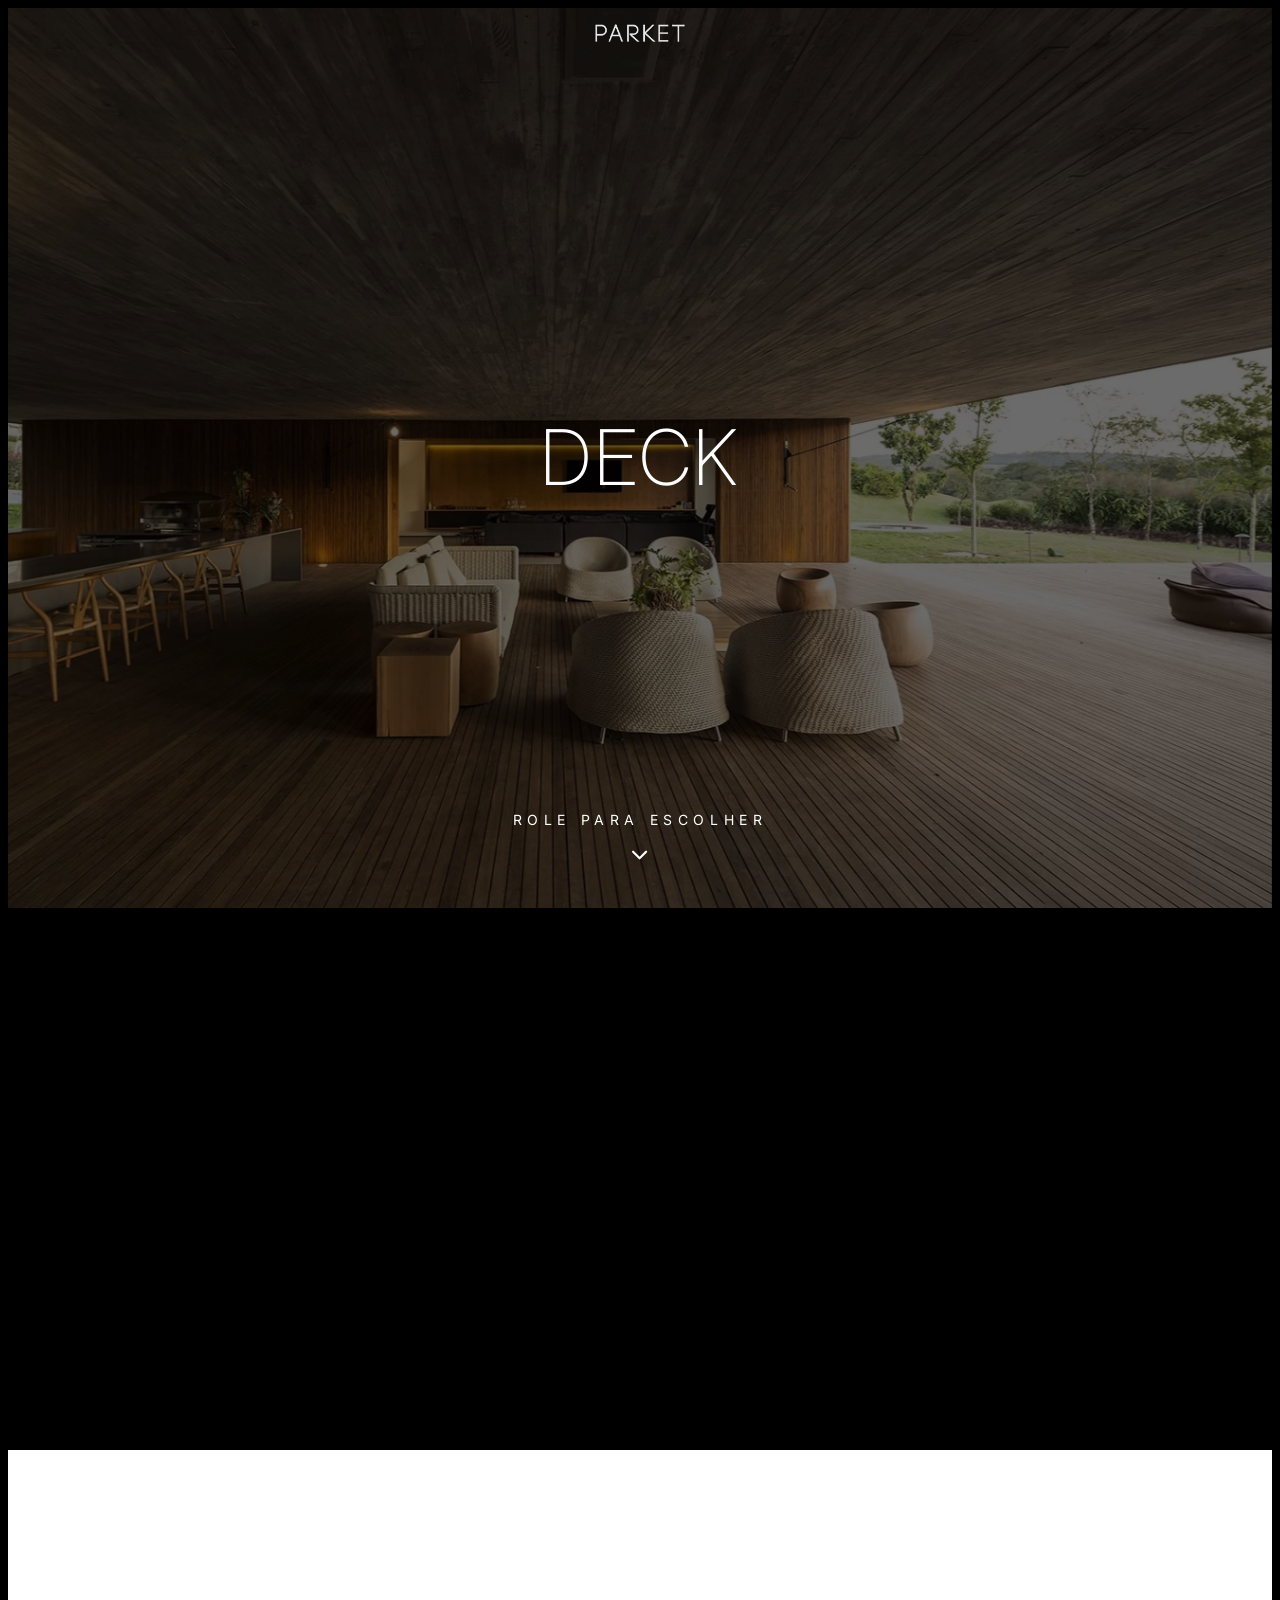
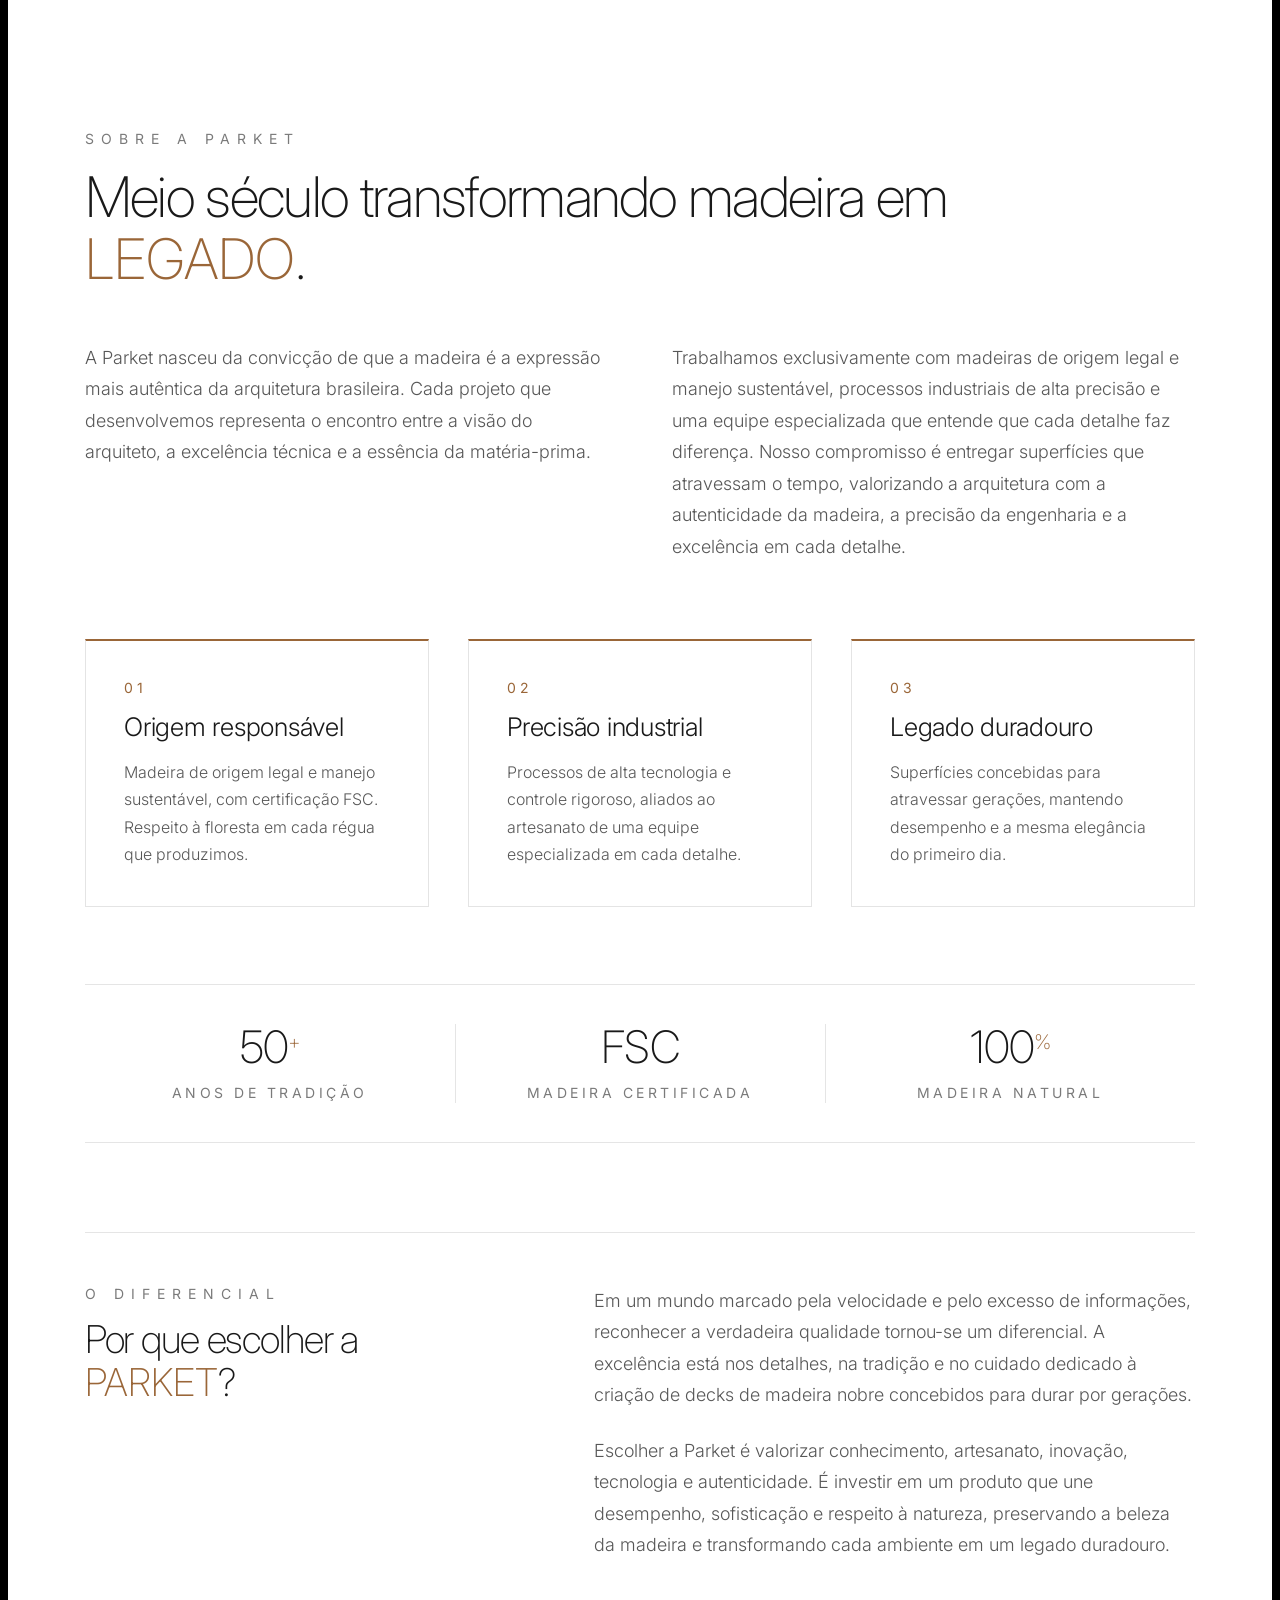
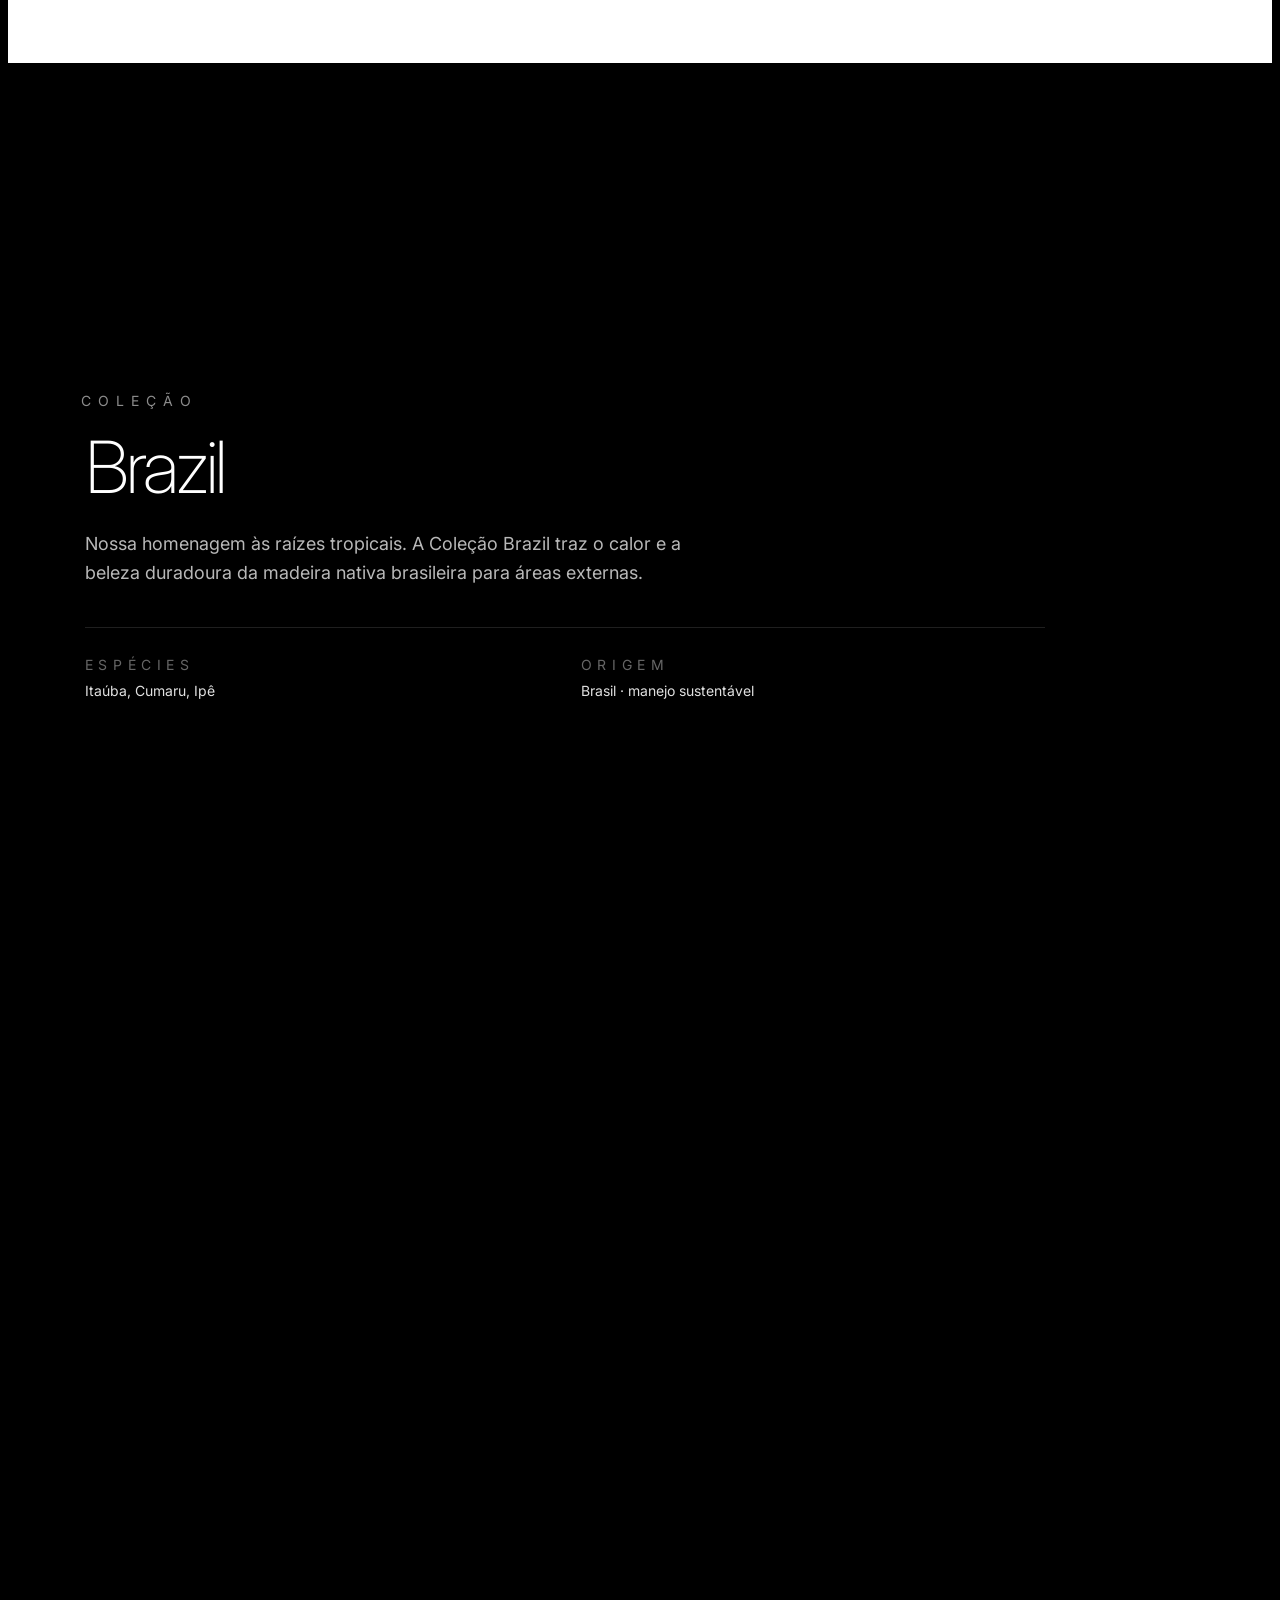
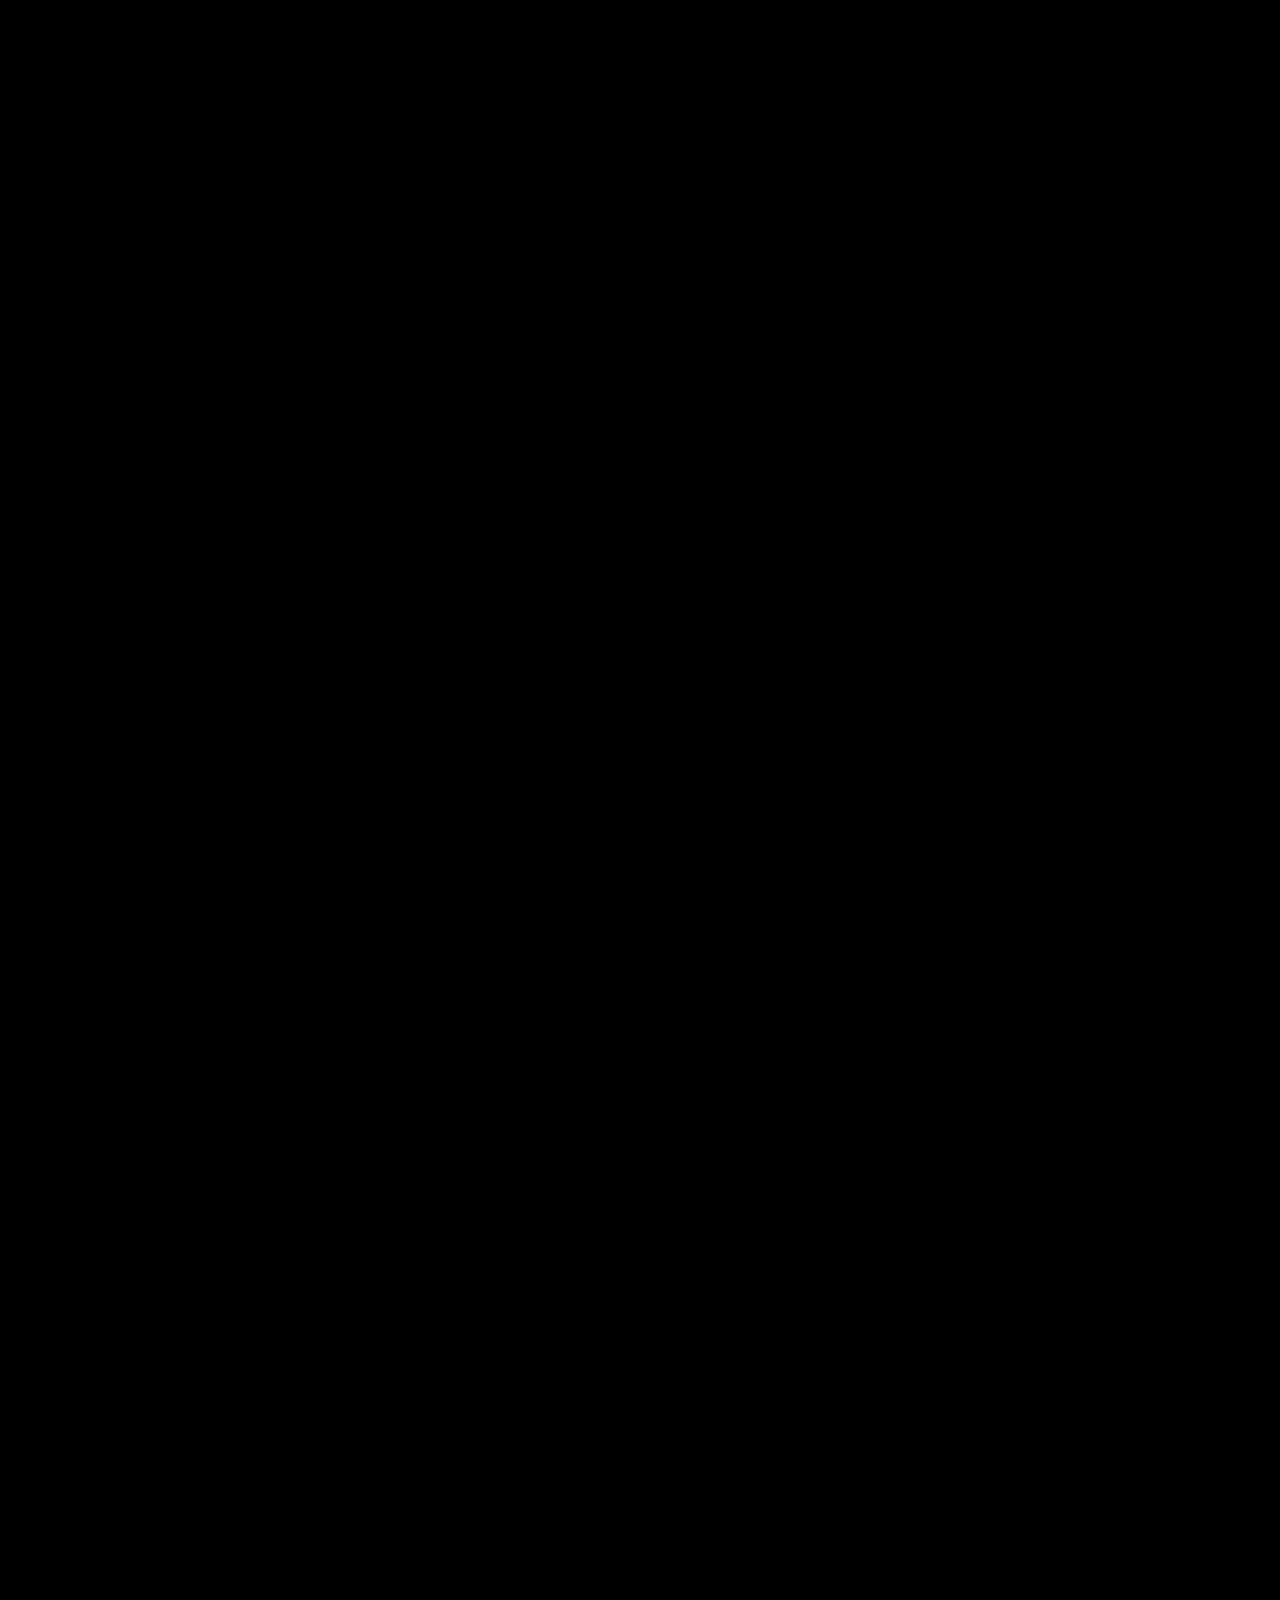
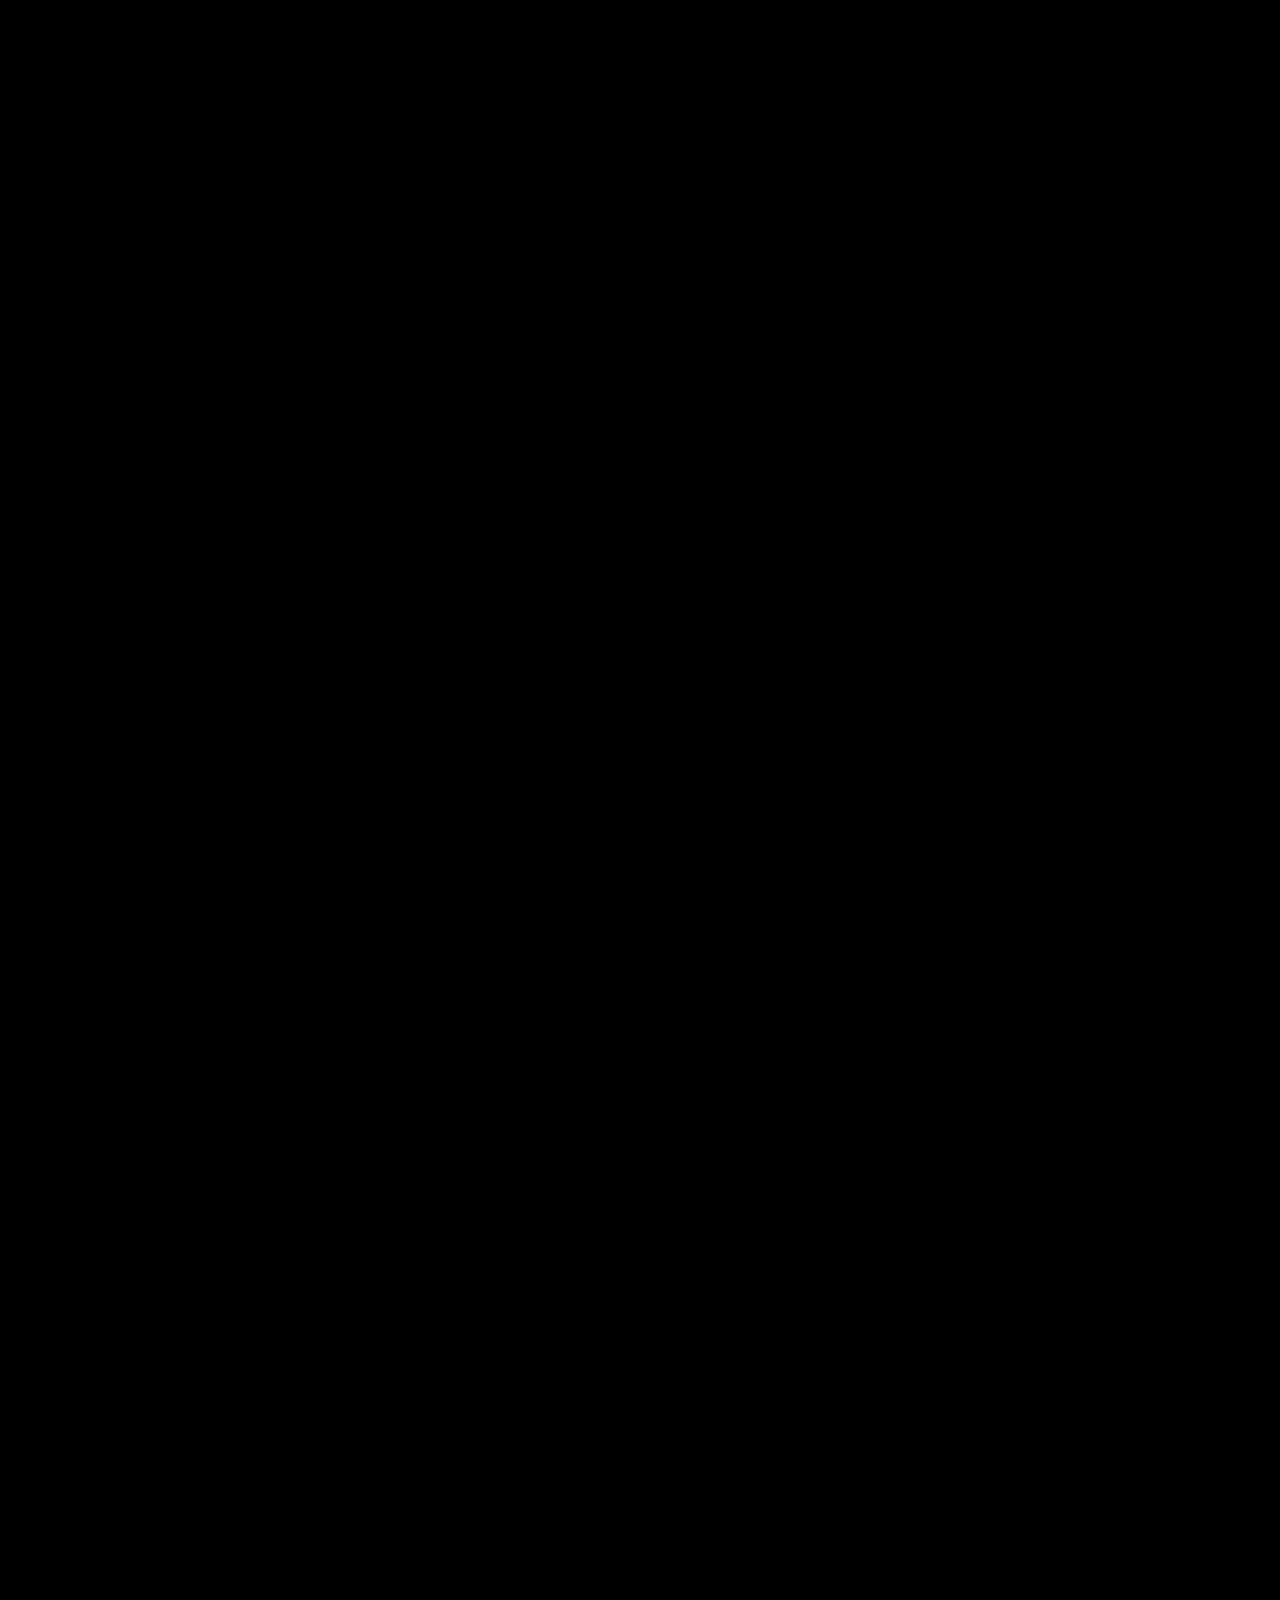
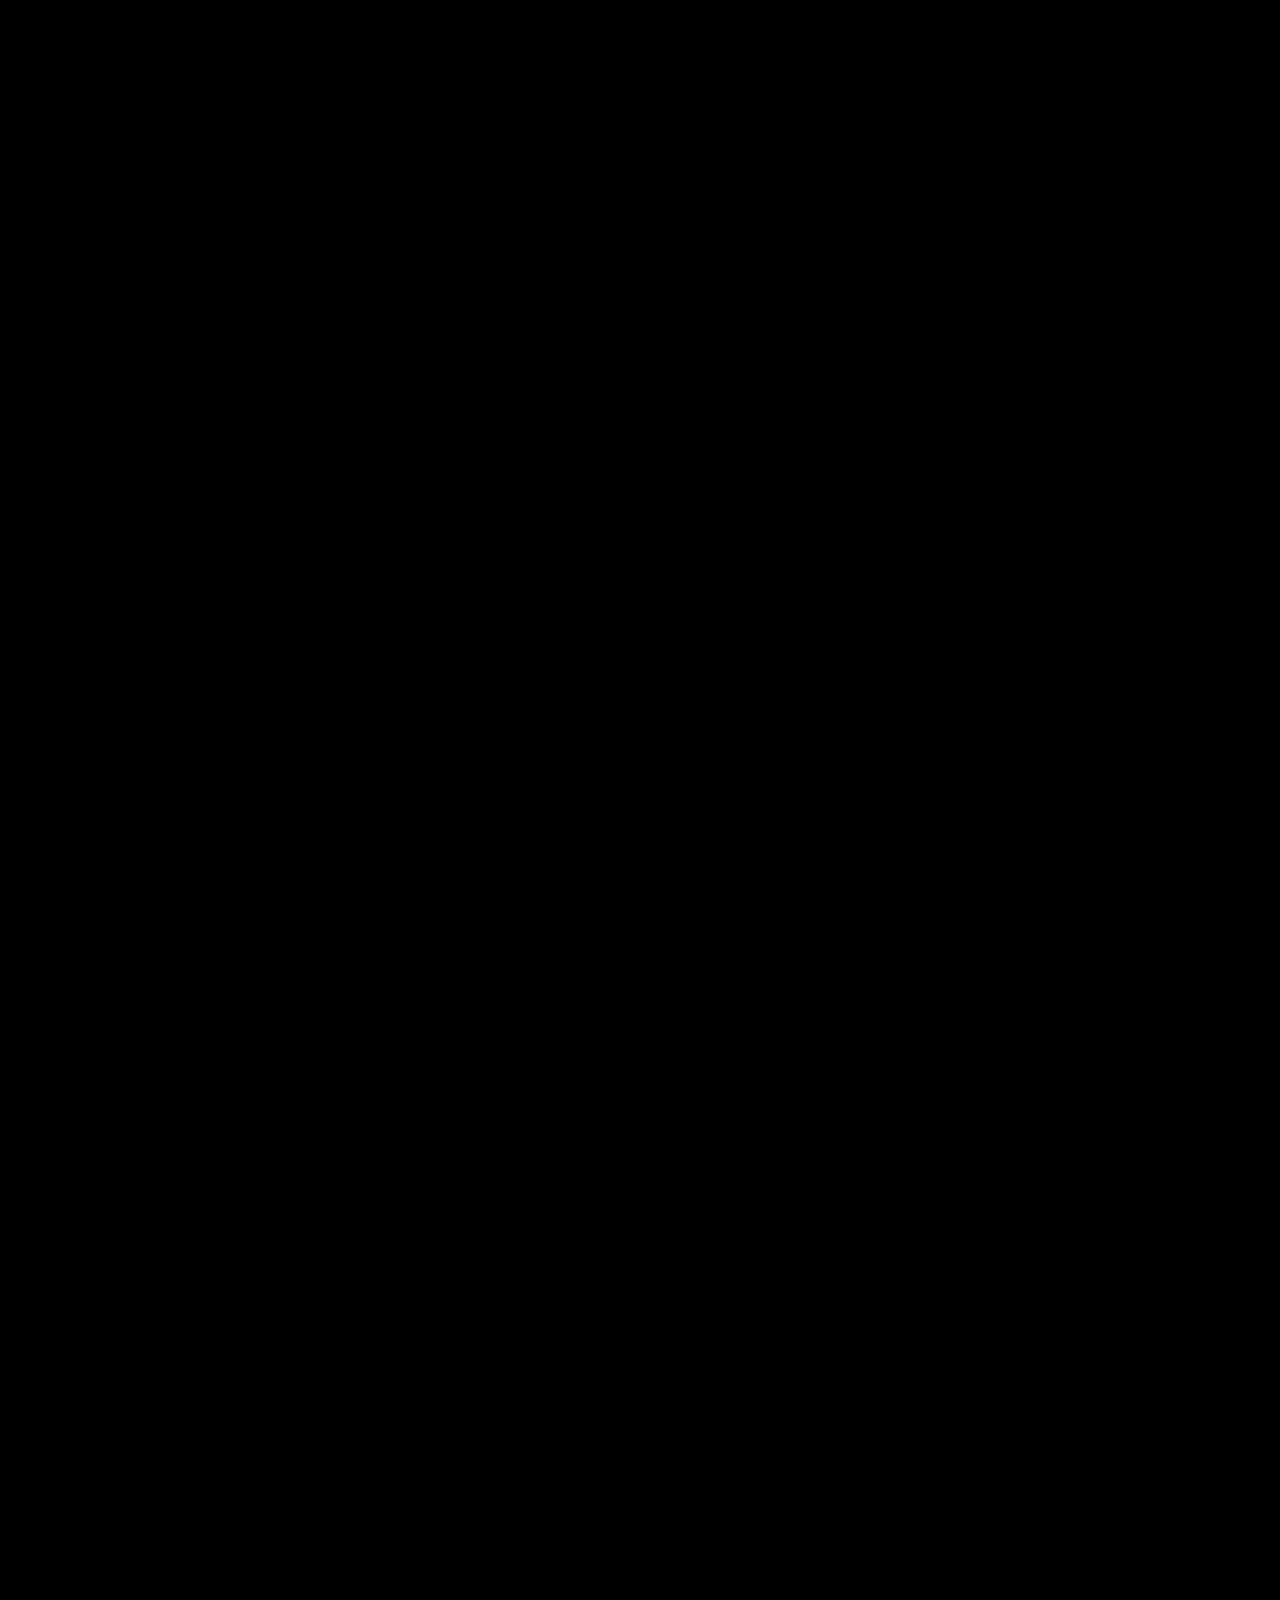
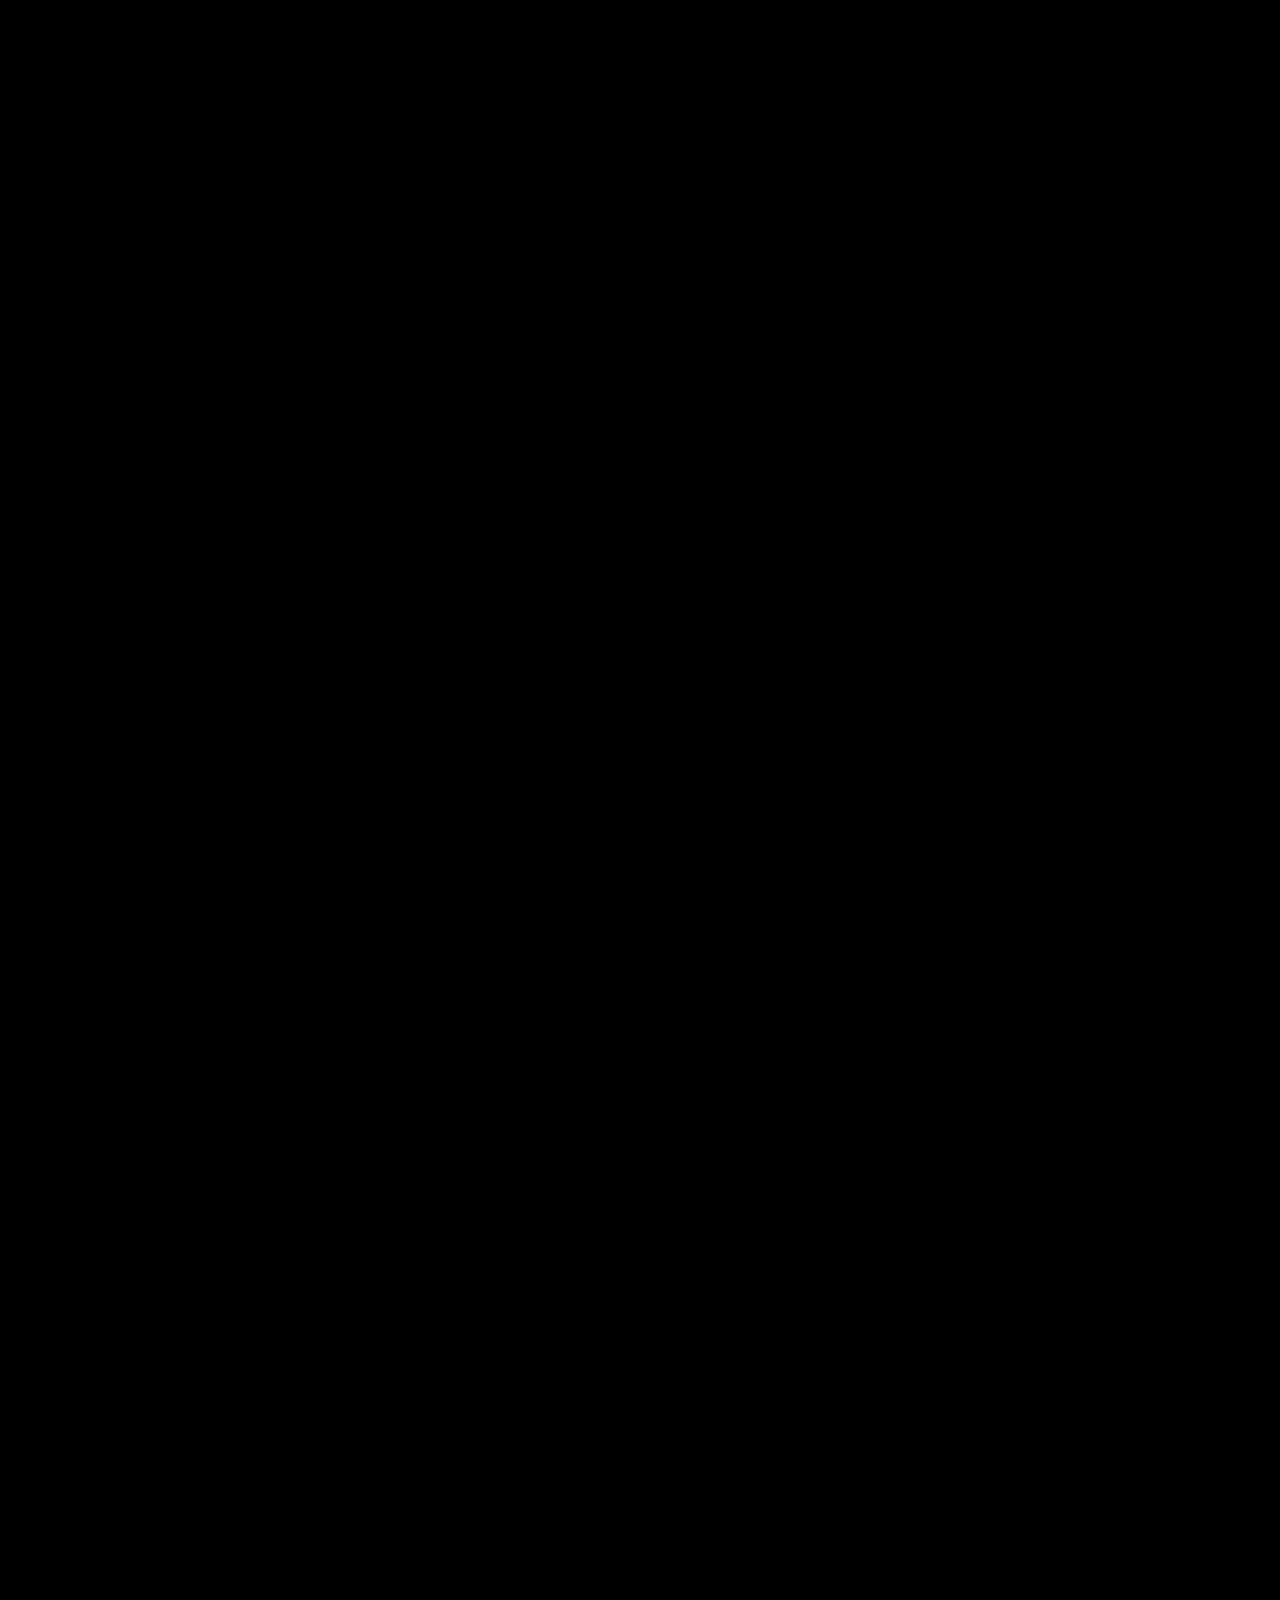
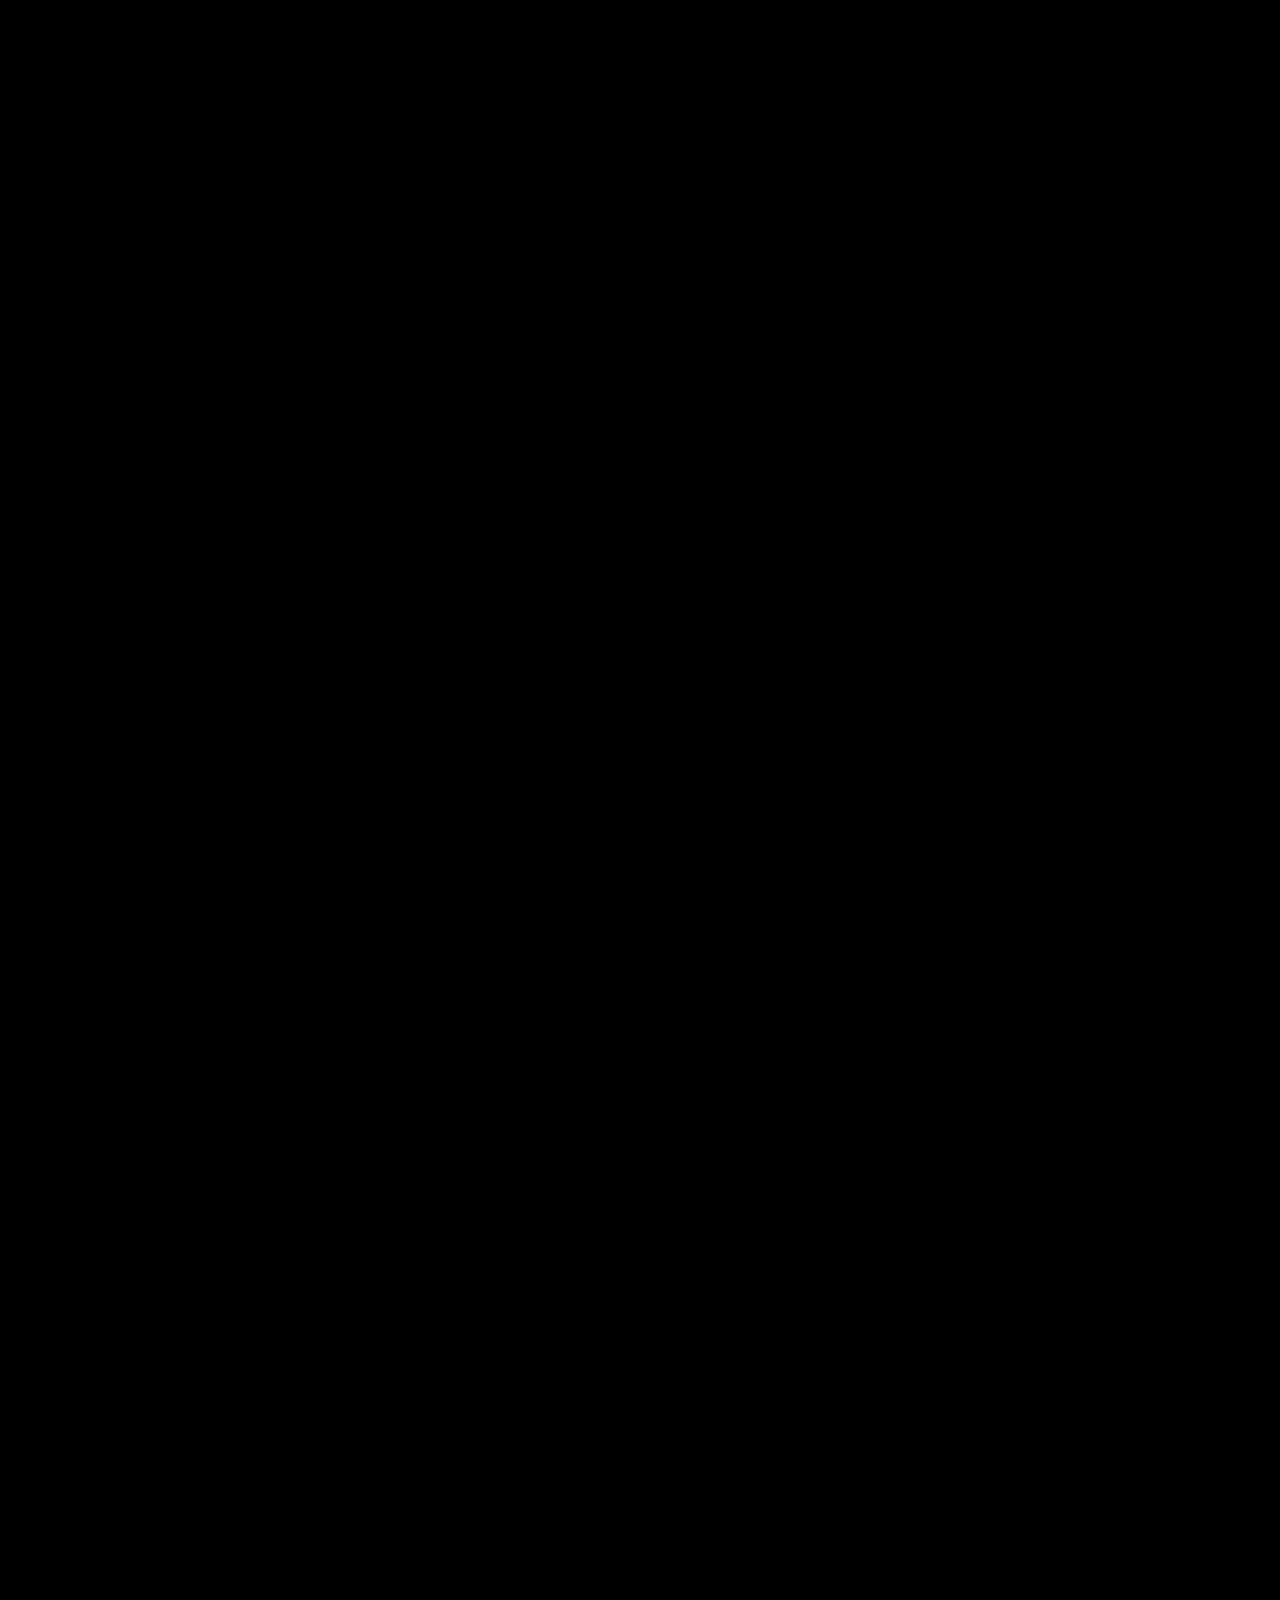
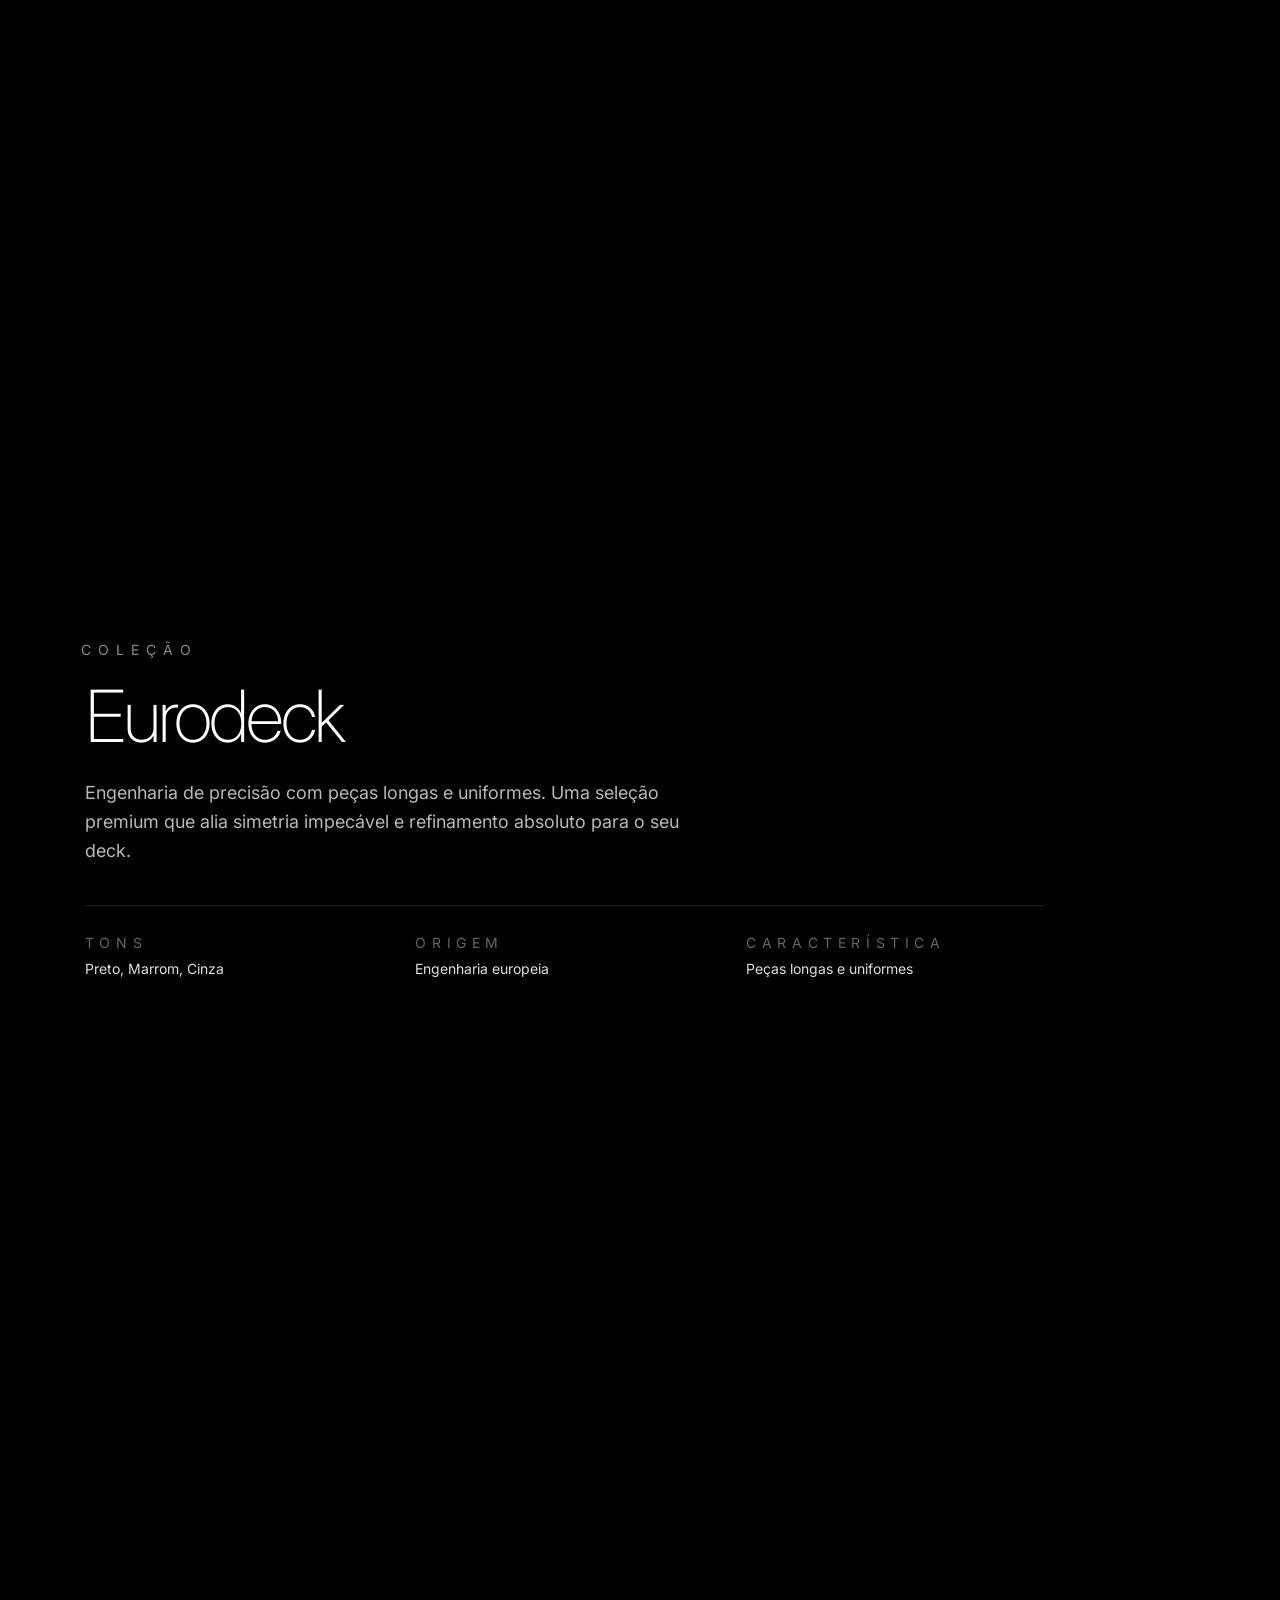
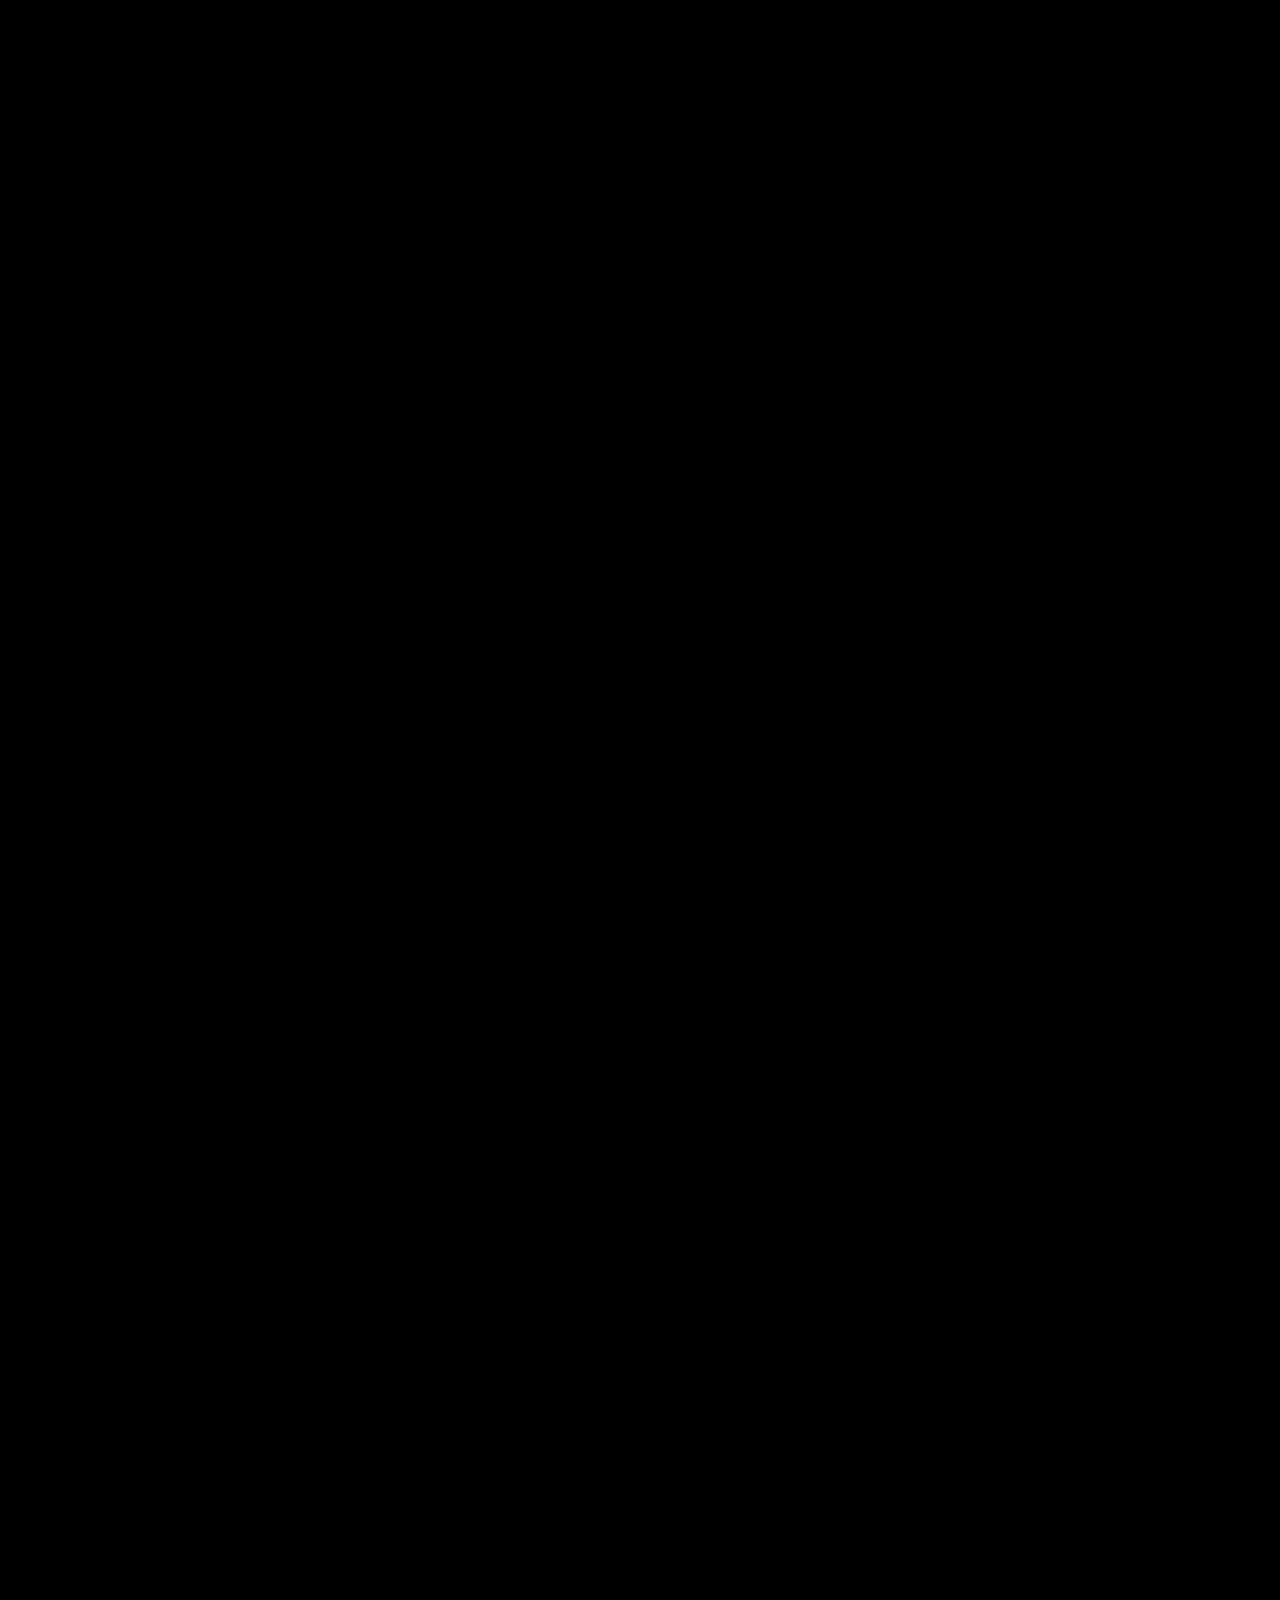
==== commit 6c9932de: "Primeiro commit" ====
--- a/index.html
+++ b/index.html
@@ -1,292 +1,681 @@
-<!DOCTYPE html>
-<html class="dark" lang="pt-BR">
-
-<head>
-  <meta charset="utf-8">
-  <meta content="width=device-width, initial-scale=1.0" name="viewport">
-  <title>Parket — Catálogo</title>
-  <link rel="preconnect" href="https://fonts.googleapis.com">
-  <link rel="preconnect" href="https://fonts.gstatic.com" crossorigin>
-  <link rel="preconnect" href="https://parket.com.br">
-  <link rel="preconnect" href="https://cdn.tailwindcss.com">
-  <link rel="preload" as="image" href="autoload/Hero.webp">
-  <script src="https://cdn.tailwindcss.com?plugins=forms,container-queries"></script>
-  <link href="https://fonts.googleapis.com/css2?family=Inter:wght@100;200;300;400;500;600;700;800;900&display=swap" rel="stylesheet">
-  <link href="https://fonts.googleapis.com/css2?family=Roboto:wght@300;400;500;700&display=swap" rel="stylesheet">
-  <link href="https://fonts.googleapis.com/css2?family=Material+Symbols+Outlined:wght,FILL@100..700,0..1&display=swap" rel="stylesheet">
-  <script src="assets/js/components.js"></script>
-  <parket-seo is-main></parket-seo>
-  <script>
-    tailwind.config = {
-      darkMode: "class",
-      theme: {
-        extend: {
-          borderRadius: { "DEFAULT": "0", "lg": "0", "xl": "0", "full": "9999px" },
-          colors: { "surface": "#131313", "background": "#000000", "primary": "#ffffff" },
-          fontFamily: { "headline": ["Inter"], "body": ["Inter"], "label": ["Inter"] }
-        }
-      }
-    }
-  </script>
-  <link rel="stylesheet" href="catalogo.css">
-</head>
-
-<body class="antialiased selection:bg-white selection:text-black">
-
-  <parket-nav return-url="index.html" return-text=""></parket-nav>
-
-  <!-- Nav bar fixa transparente -->
-  <header class="topbar">
-    <button id="menu-toggle" class="menu-toggle" type="button" aria-label="Abrir menu" aria-expanded="false">
-      <span></span><span></span><span></span>
-    </button>
-    <a href="#" class="topbar-logo-link" aria-label="Parket">
-      <img decoding="async" src="logo-parket.webp" alt="Parket" class="topbar-logo">
-    </a>
-  </header>
-
-  <!-- Menu de coleções (aberto pelo hambúrguer) -->
-  <nav id="menu-overlay" class="menu-overlay" aria-hidden="true" aria-label="Coleções">
-    <span class="menu-overlay-label">Coleções</span>
-    <ul id="menu-list" class="menu-list"></ul>
-  </nav>
-
-  <!-- Side index (right) -->
-  <nav id="side-index" class="side-index" aria-label="Índice"></nav>
-
-  <!-- Floating actions -->
-  <button id="back-to-top" class="floating-action" type="button" aria-label="Voltar ao topo">
-    <span class="material-symbols-outlined">arrow_upward</span>
-  </button>
-
-  <!-- ─── HERO ─── -->
-  <section id="hero-viewport">
-    <div id="hero-sticky">
-      <div id="hero-bg" style="background-image: url('autoload/Hero.webp');"></div>
-      <div id="hero-content" class="text-center">
-        <span class="font-label uppercase tracking-[0.6em] text-[15px] text-white/50">Coleção 2026</span>
-      </div>
-      <div class="absolute bottom-12 left-1/2 -translate-x-1/2 flex flex-col items-center gap-4 opacity-50">
-        <span class="font-label text-[11px] uppercase tracking-[0.4em]">Scroll</span>
-        <div class="w-[1px] h-12 bg-gradient-to-b from-white to-transparent"></div>
-      </div>
-    </div>
-  </section>
-
-  <!-- ─── SOBRE A PARKET ─── -->
-  <section id="sobre" class="sobre-section">
-    <div class="sobre-content">
-      <span class="eyebrow fade-up">Sobre a Parket</span>
-      <h2 class="sobre-headline fade-up" style="transition-delay: 0.08s">
-        Meio século transformando madeira em legado.
-      </h2>
-      <p class="sobre-text fade-up" style="transition-delay: 0.16s">
-        A Parket nasce da convicção de que a madeira é a linguagem mais autêntica da
-        arquitetura brasileira. Cada projeto que realizamos é uma tradução precisa entre
-        o desejo do arquiteto e a natureza do material.
-      </p>
-      <p class="sobre-text fade-up" style="transition-delay: 0.24s">
-        Trabalhamos com madeiras de manejo sustentável, processos industriais de altíssima
-        precisão e uma equipe técnica que entende que cada milímetro importa. Nosso compromisso
-        é entregar superfícies que envelhecem com beleza — e que resistem ao tempo com a mesma
-        elegância do primeiro dia.
-      </p>
-    </div>
-  </section>
-
-  <!-- ─── PORQUE ESCOLHER A PARKET ─── -->
-  <section id="porque-escolher" class="porque-section">
-    <div class="porque-inner">
-      <h2 class="porque-title fade-up">Porque escolher a <span translate="no" class="notranslate">Parket</span>?</h2>
-      <div class="multicamadas-text">
-        <p class="fade-up" style="font-size: 19.2px; text-align: center; max-width: 44rem; margin: 0 auto 1.75rem;">Vivemos em uma era de velocidade e excesso de informação. Por isso, reconhecer a verdadeira qualidade se tornou cada vez mais raro. A excelência está nos detalhes, na tradição e no cuidado em criar algo autêntico como um piso de madeira nobre feito para durar.</p>
-        <p class="fade-up" style="font-size: 19.2px; text-align: center; max-width: 44rem; margin: 0 auto 1.75rem;">Valorizar conhecimento, artesanato e qualidade é preservar a beleza e evitar um mundo cada vez mais comum. Esperamos que este guia tenha ajudado a responder a principal pergunta: por que escolher <span translate="no" class="notranslate">Parket</span>?</p>
-      </div>
-    </div>
-  </section>
-
-  <!-- ─── ARVORE ─── -->
-  <section id="arvore" class="arvore-section">
-    <img src="imagens descritivas/Arvore.png" alt="Árvore" class="arvore-img fade-up" data-mouse-parallax="40" loading="eager" decoding="async">
-  </section>
-
-  <!-- ─── ESCOLHA UM PRODUTO ─── -->
-  <section id="products-index" class="index-block">
-    <div class="w-full max-w-screen-xl mx-auto">
-      <span class="eyebrow block mb-10 fade-up">Índice</span>
-      <h2 class="display-title text-[clamp(1.5rem,3vw,2.4rem)] mb-14 text-white/70 fade-up" style="transition-delay: 0.05s">
-        Escolha um produto:
-      </h2>
-      <nav id="products-nav" class="index-list fade-up" style="transition-delay: 0.12s"></nav>
-    </div>
-  </section>
-
-  <!-- ─── PRODUCT SECTIONS (injected) ─── -->
-  <main id="products" class="relative z-10 bg-black"></main>
-
-  <!-- ─── MADEIRA MULTICAMADAS ─── -->
-  <section id="multicamadas" class="multicamadas-section">
-    <div class="multicamadas-inner">
-      <p class="multicamadas-line fade-up">Madeira multicamadas.</p>
-      <p class="multicamadas-line fade-up">O que há por trás dela?</p>
-      <p class="multicamadas-line multicamadas-accent fade-up">Estrutura tecnológica</p>
-      <p class="multicamadas-line multicamadas-accent fade-up">e mecânica de ponta.</p>
-      <img src="imagens descritivas/Camadas.png" alt="Madeira multicamadas" class="multicamadas-img fade-up" data-mouse-parallax="40" loading="lazy" decoding="async">
-      <div class="multicamadas-text">
-        <p class="fade-up">Se você acredita que aparência e essência devem caminhar juntas, está no lugar certo. Os pisos <span translate="no" class="notranslate">Parket</span> unem beleza, sofisticação e tecnologia em cada detalhe. Assim como em um carro esportivo de alta performance, onde o design impressiona, mas é a engenharia que garante segurança, estabilidade e desempenho, um piso de excelência também vai muito além da superfície. Por trás da estética refinada dos pisos <span translate="no" class="notranslate">Parket</span> existe uma tecnologia estrutural desenvolvida para proporcionar maior estabilidade, durabilidade e conforto. É essa combinação entre aparência impecável e qualidade construtiva que faz toda a diferença.</p>
-      </div>
-    </div>
-
-    <div class="camadas-block" data-mouse-parallax-host>
-      <div class="camadas-text" data-mouse-parallax="40">
-        <p class="camadas-line fade-up">Você chamaria</p>
-        <p class="camadas-line fade-up">isso</p>
-        <p class="camadas-line fade-up">simplesmente</p>
-        <p class="camadas-line fade-up">de piso de madeira?</p>
-      </div>
-      <div class="camadas-img-wrap">
-        <img src="CAMADAS MADEIRAS.png" alt="Camadas madeiras" class="camadas-img fade-up" data-mouse-parallax="-50" loading="lazy" decoding="async">
-        <img src="PLANTAS.png" alt="" aria-hidden="true" class="camadas-plantas fade-up" data-mouse-parallax="-50" loading="lazy" decoding="async">
-      </div>
-    </div>
-  </section>
-
-  <!-- ─── PARQUET TRADICIONAL OU ENGENHEIRADO ─── -->
-  <section id="tradicional-engenheirado" class="tradicional-section">
-    <div class="tradicional-inner">
-      <h2 class="tradicional-title fade-up">Parquet tradicional ou engenheirado?</h2>
-      <img src="madeira.png" alt="Comparativo parquet tradicional vs engenheirado" class="tradicional-img fade-up" data-mouse-parallax="30" loading="lazy" decoding="async">
-      <div class="multicamadas-text">
-        <p class="fade-up">Existem tantos tipos diferentes de pisos de madeira no mercado hoje em dia – diferentes dimensões, tipos de madeira e acabamentos – que pode ser muito confuso. É fundamental não se guiar apenas por critérios estéticos. Os pisos de madeira são naturalmente procurados por sua beleza e pela sensação de bem-estar que transmitem. Mas nunca se esqueça de que são um componente técnico importante da sua casa e que fatores como estabilidade dimensional, espessura total disponível e resistência térmica desempenham um papel crucial. É por isso que você deve fazer uma distinção importante entre o parquet tradicional e o parquet de madeira engenheirada.</p>
-      </div>
-
-      <div class="tradicional-sub">
-        <h3 class="tradicional-subtitle fade-up">Piso tradicional</h3>
-        <img src="estavel.png" alt="Parquet tradicional" class="tradicional-img fade-up" data-mouse-parallax="30" loading="lazy" decoding="async">
-        <div class="multicamadas-text">
-          <p class="fade-up">Cada tábua tradicional nada mais é do que uma tira de madeira maciça, sem qualquer tratamento que possa aumentar sua estabilidade. O que é uma vantagem em um móvel antigo, por exemplo, é uma limitação tecnológica para pisos de madeira, onde a madeira é sinônimo de tensão e movimento. Essa falta de tratamento torna o parquet tradicional especialmente sensível a mudanças de umidade e, portanto, sujeito a empenamento. E, à medida que a espessura da tábua aumenta, essa reação tende a se acentuar. O risco é o aparecimento de rachaduras ou fendas antiestéticas e até mesmo, em casos mais extremos, o desprendimento. É por isso que não é recomendado o uso com sistemas de aquecimento de piso e em ambientes sensíveis.</p>
-        </div>
-      </div>
-
-      <div class="tradicional-sub">
-        <h3 class="tradicional-subtitle fade-up">Piso Engenheirado</h3>
-        <img src="Engenheirado.png" alt="Parquet engenheirado" class="tradicional-img fade-up" data-mouse-parallax="30" loading="lazy" decoding="async">
-        <div class="multicamadas-text">
-          <p class="fade-up">O piso engenheirado é feito 100% de madeira pura, com uma estrutura desenvolvida para unir beleza e desempenho. Sua camada superior valoriza a aparência natural da madeira, enquanto a base proporciona maior estabilidade e resistência às variações de umidade. Essa tecnologia permite o uso de tábuas maiores, oferecendo mais sofisticação estética e melhor desempenho técnico em diferentes aplicações.</p>
-        </div>
-      </div>
-
-      <div class="tradicional-sub">
-        <h3 class="tradicional-subtitle fade-up">Como o piso de madeira reage?</h3>
-        <img src="Sol.png" alt="Reação da madeira à umidade e temperatura" class="tradicional-img is-small fade-up" data-mouse-parallax="30" loading="lazy" decoding="async">
-        <div class="multicamadas-text">
-          <p class="fade-up">A madeira é um elemento vivo e, como tal, sensível, reagindo constantemente ao ambiente circundante. É especialmente sensível às variações de umidade e, até certo ponto, adapta-se, ajustando-se lenta e imperceptivelmente por meio de uma série de movimentos que, a longo prazo, alteram suas dimensões. É fácil perceber como essa resposta natural pode ser um problema quando utilizada em pisos, que estão regularmente sujeitos a grandes variações de temperatura em extensas superfícies, além de frequentemente estarem úmidos. Felizmente, pesquisas trouxeram soluções para esse problema. Com a evolução dos pisos engenheirados modernos, madeira e segurança finalmente podem coexistir em perfeita harmonia.</p>
-        </div>
-      </div>
-    </div>
-  </section>
-
-  <!-- ─── GUIA TÉCNICO (oculto temporariamente — reativar removendo o atributo hidden) ─── -->
-  <section hidden class="relative z-20 bg-black text-white">
-    <div class="px-12 max-w-screen-2xl mx-auto pt-32 pb-32">
-      <div class="border-t border-white/10 pt-16">
-        <span class="eyebrow block mb-6">Guia Técnico</span>
-        <h2 class="display-title text-[clamp(2.5rem,4vw,5rem)] mb-20 max-w-3xl">Madeira, um material vivo</h2>
-
-        <div class="grid grid-cols-1 md:grid-cols-2 gap-x-20 gap-y-20">
-          <div class="flex flex-col gap-20">
-            <div class="fade-up">
-              <div class="w-fit">
-                <div class="flex items-center gap-2 mb-6">
-                  <div class="w-[40.8px] h-[40.8px] md:w-12 md:h-12 rounded-full border border-white/10" style="background:#3a2414;"></div>
-                  <div class="w-[40.8px] h-[40.8px] md:w-12 md:h-12 rounded-full border border-white/10" style="background:#5c3a22;"></div>
-                  <div class="w-[40.8px] h-[40.8px] md:w-12 md:h-12 rounded-full border border-white/10" style="background:#7d5536;"></div>
-                  <div class="w-[40.8px] h-[40.8px] md:w-12 md:h-12 rounded-full border border-white/10" style="background:#9a7758;"></div>
-                  <div class="w-[40.8px] h-[40.8px] md:w-12 md:h-12 rounded-full border border-white/10" style="background:#b69c82;"></div>
-                  <div class="w-[40.8px] h-[40.8px] md:w-12 md:h-12 rounded-full border border-white/10" style="background:#d0bba5;"></div>
-                  <div class="w-[40.8px] h-[40.8px] md:w-12 md:h-12 rounded-full border border-white/10" style="background:#ead8c3;"></div>
-                </div>
-                <div class="flex items-center justify-between text-[8.5px] md:text-[10px] uppercase tracking-[0.3em] text-white/40">
-                  <span>Escuro</span><span>Claro</span>
-                </div>
-              </div>
-            </div>
-
-            <div class="fade-up">
-              <h3 class="font-label uppercase tracking-[0.3em] text-[10px] text-white/50 mb-6 flex items-center gap-2">
-                <span class="w-1 h-1 bg-white/50 rounded-full"></span> Cor
-              </h3>
-              <div class="text-white/50 text-sm font-light leading-relaxed space-y-4 max-w-xl">
-                <p>A cor da madeira vem dos extrativos que ela contém. A exposição ao ar e à luz modifica esses extrativos, transformando a cor original do parquete ao longo do tempo. Espécies tropicais, por conterem mais extrativos, evoluem para marrons mais escuros.</p>
-                <p>Iroko e Parket apresentam as mudanças mais intensas — tábuas originalmente semelhantes podem assumir tonalidades distintas. O Teak varia bastante no início mas se uniformiza com o tempo; o Wengé mantém boa estabilidade de cor.</p>
-                <p>Com a luz, a madeira tende ao amarelo, mesmo em acabamentos pigmentados. Exposição solar direta e intensa pode causar descoloração — recomenda-se o uso de cortinas ou filmes UV nos vidros.</p>
-              </div>
-            </div>
-
-            <div class="fade-up">
-              <h3 class="font-label uppercase tracking-[0.3em] text-[10px] text-white/50 mb-6 flex items-center gap-2">
-                <span class="w-1 h-1 bg-white/50 rounded-full"></span> Grão Prateado
-              </h3>
-              <div class="text-white/50 text-sm font-light leading-relaxed space-y-4 max-w-xl">
-                <p>Tábuas cortadas em seção radial do tronco apresentam grão reto e reflexos iridescentes — o chamado grão prateado, historicamente valorizado como indicador de qualidade e prestígio.</p>
-                <p>A madeira é um material vivo, influenciado por luz, temperatura, umidade e uso. Além da estética, o grão prateado indica melhor desempenho técnico: estabilidade dimensional e impermeabilidade.</p>
-              </div>
-            </div>
-          </div>
-
-          <div class="flex flex-col gap-20">
-            <div class="fade-up">
-              <h3 class="font-label uppercase tracking-[0.3em] text-[10px] text-white/50 mb-6 flex items-center gap-2">
-                <span class="w-1 h-1 bg-white/50 rounded-full"></span> Amostras
-              </h3>
-              <div class="text-white/50 text-sm font-light leading-relaxed space-y-4 max-w-xl">
-                <p>A madeira é um material natural e variegado: cada peça é única. Amostras compostas por poucas tábuas fornecem apenas uma ideia geral do parquete, sem representar fielmente todas as nuances e veios.</p>
-                <p>A cor muda com o tempo por exposição à luz e ao ar — um piso recém-instalado pode ter aparência diferente de uma amostra já exposta.</p>
-              </div>
-            </div>
-
-            <div class="fade-up p-10 flex flex-col items-center" style="background: rgba(255,255,255,0.03); border: 1px solid rgba(255,255,255,0.08);">
-              <div class="flex items-center gap-12 mb-4 text-2xl">
-                <span>☀️</span><span>🌧️</span>
-              </div>
-              <div class="flex items-center gap-4 w-full">
-                <span class="text-[10px] uppercase tracking-[0.3em] text-white/50 whitespace-nowrap">Clima<br>Seco</span>
-                <svg class="w-2.5 h-2.5 text-white/40 flex-shrink-0" viewBox="0 0 10 10" fill="currentColor"><polygon points="8,1 8,9 2,5"/></svg>
-                <div class="flex-1 h-12" style="background: linear-gradient(to right, #b98862 0%, #d9ab87 50%, #b98862 100%); clip-path: polygon(0 30%, 100% 10%, 100% 90%, 0 70%);"></div>
-                <svg class="w-2.5 h-2.5 text-white/40 flex-shrink-0" viewBox="0 0 10 10" fill="currentColor"><polygon points="2,1 2,9 8,5"/></svg>
-                <span class="text-[10px] uppercase tracking-[0.3em] text-white/50 whitespace-nowrap">Clima<br>Úmido</span>
-              </div>
-              <div class="mt-4 text-[10px] uppercase tracking-[0.3em] text-white/50 flex items-center gap-2">
-                <svg class="w-2 h-2" viewBox="0 0 10 10" fill="currentColor"><polygon points="1,2 9,2 5,8"/></svg>
-                Retração / Dilatação
-                <svg class="w-2 h-2" viewBox="0 0 10 10" fill="currentColor"><polygon points="5,2 9,8 1,8"/></svg>
-              </div>
-            </div>
-
-            <div class="fade-up">
-              <h3 class="font-label uppercase tracking-[0.3em] text-[10px] text-white/50 mb-6 flex items-center gap-2">
-                <span class="w-1 h-1 bg-white/50 rounded-full"></span> Condições Climáticas
-              </h3>
-              <div class="text-white/50 text-sm font-light leading-relaxed space-y-4 max-w-xl">
-                <p>A madeira dilata e retrai conforme umidade e temperatura. O ideal é manter o ar entre 15°C e 30°C e a umidade relativa entre 45% e 65% — faixa também ideal para as pessoas — durante e após a instalação.</p>
-                <p>No inverno pode ser necessário umidificar o ar. Em pisos com aquecimento, a superfície nunca deve ultrapassar 27°C; evite cobri-la com tapetes grossos que retenham calor.</p>
-                <p>Produtos Parket com suporte de compensado de bétula (ver Especificações Técnicas) toleram condições mais severas — umidade a partir de 30% e superfície até 29°C — mantendo a integridade.</p>
-              </div>
-            </div>
-          </div>
-        </div>
-      </div>
-    </div>
-  </section>
-
-  <!-- ─── Lightbox ─── -->
-  <div id="lightbox">
-    <button class="lb-btn lb-close" onclick="closeLightbox()"><span class="material-symbols-outlined">close</span></button>
-    <button class="lb-btn lb-prev" onclick="lbPrev()"><span class="material-symbols-outlined">chevron_left</span></button>
-    <img decoding="async" id="lightbox-img" src="" alt="Zoom">
-    <button class="lb-btn lb-next" onclick="lbNext()"><span class="material-symbols-outlined">chevron_right</span></button>
-  </div>
-
-  <script>window.PARKET_FILTER = 'decks';</script>
-  <script defer src="catalogo.js"></script>
-</html>
+<!DOCTYPE html>
+<html class="dark" lang="pt-BR">
+
+<head>
+  <meta charset="utf-8">
+  <meta content="width=device-width, initial-scale=1.0" name="viewport">
+  <title>Parket — Decks</title>
+  <link rel="preconnect" href="https://fonts.googleapis.com">
+  <link rel="preconnect" href="https://fonts.gstatic.com" crossorigin>
+
+  <link rel="preload" as="image" href="autoload/Hero.webp" fetchpriority="high">
+  <script src="https://cdn.tailwindcss.com?plugins=forms,container-queries"></script>
+  <link href="https://fonts.googleapis.com/css2?family=Inter:wght@200;300;400;500;600&family=Material+Symbols+Outlined:opsz,wght,FILL,GRAD@24,400,0,0&icon_names=arrow_back,arrow_upward,chevron_left,chevron_right,close,search&display=swap" rel="stylesheet">
+  <script src="assets/js/components.js?v=2"></script>
+  <parket-seo is-main></parket-seo>
+  <script>
+    tailwind.config = {
+      darkMode: "class",
+      theme: {
+        extend: {
+          borderRadius: { "DEFAULT": "0", "lg": "0", "xl": "0", "full": "9999px" },
+          colors: { "surface": "#131313", "background": "#000000", "primary": "#ffffff" },
+          fontFamily: { "headline": ["Inter", "Segoe UI Variable Display", "Segoe UI", "system-ui", "-apple-system", "BlinkMacSystemFont", "Helvetica Neue", "Arial", "sans-serif"], "body": ["Inter", "Segoe UI Variable Text", "Segoe UI", "system-ui", "-apple-system", "BlinkMacSystemFont", "Helvetica Neue", "Arial", "sans-serif"], "label": ["Inter", "Segoe UI Variable Text", "Segoe UI", "system-ui", "-apple-system", "BlinkMacSystemFont", "Helvetica Neue", "Arial", "sans-serif"] }
+        }
+      }
+    }
+  </script>
+  <link rel="stylesheet" href="catalogo.css?v=5">
+  <link rel="stylesheet" href="index.css?v=31">
+</head>
+
+<body class="antialiased selection:bg-white selection:text-black">
+
+  <parket-nav return-url="index.html" return-text=""></parket-nav>
+
+  <!-- Nav bar fixa transparente -->
+  <header class="topbar">
+
+    <a href="#" class="topbar-logo-link" aria-label="Parket">
+      <img decoding="async" src="logo-parket.webp" alt="Parket" class="topbar-logo">
+    </a>
+  </header>
+
+  <!-- Menu de coleções (aberto pelo hambúrguer) -->
+
+
+  <!-- Side index (right) -->
+  <nav id="side-index" class="side-index" aria-label="Índice"></nav>
+
+  <!-- Floating actions -->
+  <button id="back-to-top" class="floating-action" type="button" aria-label="Voltar ao topo">
+    <span class="material-symbols-outlined">arrow_upward</span>
+  </button>
+
+  <!-- ─── HERO · imagem full-bleed que desliza para o lado revelando o título ─── -->
+  <section id="hero-viewport" class="hero-split">
+    <div id="hero-sticky">
+      <div id="hero-bg" class="hero-media" style="background-image: url('autoload/Hero.webp');"></div>
+      <span class="hero-wordmark" aria-hidden="true">deck</span>
+      <div id="hero-content" class="hero-copy">
+        <span class="hero-eyebrow">Coleção 2026</span>
+        <h1 class="hero-title">A madeira que<br>atravessa <span class="accent">gerações</span>.</h1>
+      </div>
+      <div class="hero-scroll-hint">
+        <span class="hero-scroll-label">Role para escolher</span>
+        <span class="hero-scroll-arrow" aria-hidden="true">
+          <svg viewBox="0 0 24 24"><path d="M6 9l6 6 6-6" /></svg>
+        </span>
+      </div>
+    </div>
+  </section>
+
+  <!-- ══════════ SOBRE + PORQUE · seção única sobre o tronco (anéis) ══════════ -->
+  <section id="sobre" aria-label="Sobre a Parket">
+    <div class="sobre-wrap">
+
+      <header class="sobre-head fade">
+        <span class="eyebrow">Sobre a Parket</span>
+        <h2 class="sobre-title">
+          Meio século transformando madeira em <span class="accent">legado</span>.
+        </h2>
+      </header>
+
+      <div class="sobre-intro">
+        <p class="corpo-text fade">
+          A Parket nasceu da convicção de que a madeira é a expressão mais autêntica da arquitetura brasileira.
+          Cada projeto que desenvolvemos representa o encontro entre a visão do arquiteto, a excelência técnica
+          e a essência da matéria-prima.
+        </p>
+        <p class="corpo-text fade">
+          Trabalhamos exclusivamente com madeiras de origem legal e manejo sustentável, processos industriais de
+          alta precisão e uma equipe especializada que entende que cada detalhe faz diferença. Nosso compromisso é entregar superfícies que atravessam o tempo, valorizando a arquitetura com a autenticidade da madeira, a precisão da engenharia e a excelência em cada detalhe.
+        </p>
+      </div>
+
+      <div class="sobre-pilares">
+        <article class="sobre-pilar fade">
+          <span class="sobre-pilar-num">01</span>
+          <h3 class="sobre-pilar-title">Origem responsável</h3>
+          <p>Madeira de origem legal e manejo sustentável, com certificação FSC. Respeito à floresta em cada régua
+            que produzimos.</p>
+        </article>
+        <article class="sobre-pilar fade" style="transition-delay:.08s">
+          <span class="sobre-pilar-num">02</span>
+          <h3 class="sobre-pilar-title">Precisão industrial</h3>
+          <p>Processos de alta tecnologia e controle rigoroso, aliados ao artesanato de uma equipe especializada
+            em cada detalhe.</p>
+        </article>
+        <article class="sobre-pilar fade" style="transition-delay:.16s">
+          <span class="sobre-pilar-num">03</span>
+          <h3 class="sobre-pilar-title">Legado duradouro</h3>
+          <p>Superfícies concebidas para atravessar gerações, mantendo desempenho e a mesma elegância do
+            primeiro dia.</p>
+        </article>
+      </div>
+
+      <div class="sobre-stats fade" role="list">
+        <div class="stat" role="listitem">
+          <span class="stat-num">50<sup>+</sup></span>
+          <span class="stat-label">anos de tradição</span>
+        </div>
+        <div class="stat" role="listitem">
+          <span class="stat-num">FSC</span>
+          <span class="stat-label">madeira certificada</span>
+        </div>
+        <div class="stat" role="listitem">
+          <span class="stat-num">100<sup>%</sup></span>
+          <span class="stat-label">madeira natural</span>
+        </div>
+      </div>
+
+      <div class="porque-block">
+        <div class="porque-head fade">
+          <span class="eyebrow">O diferencial</span>
+          <h2 class="porque-title">
+            Por que escolher a <span translate="no" class="notranslate accent">Parket</span>?
+          </h2>
+        </div>
+        <div class="porque-body">
+          <p class="corpo-text fade">
+            Em um mundo marcado pela velocidade e pelo excesso de informações, reconhecer a verdadeira qualidade
+            tornou-se um diferencial. A excelência está nos detalhes, na tradição e no cuidado dedicado à criação
+            de decks de madeira nobre concebidos para durar por gerações.
+          </p>
+          <p class="corpo-text fade" style="transition-delay:.08s">
+            Escolher a <span translate="no" class="notranslate">Parket</span> é valorizar conhecimento, artesanato,
+            inovação, tecnologia e autenticidade. É investir em um produto que une desempenho, sofisticação e respeito
+            à natureza, preservando a beleza da madeira e transformando cada ambiente em um legado duradouro.
+          </p>
+        </div>
+      </div>
+
+    </div>
+  </section>
+
+  <!-- ─── ARVORE ─── -->
+
+  <!-- ─── ESCOLHA UM PRODUTO ─── -->
+  <section id="products-index" class="index-block">
+    <div class="w-full max-w-screen-xl mx-auto">
+      <span class="eyebrow block mb-10 fade-up">Índice</span>
+      <h2 class="display-title text-[clamp(1.5rem,3vw,2.4rem)] mb-14 text-white/70 fade-up"
+        style="transition-delay: 0.05s">
+        Escolha um produto:
+      </h2>
+      <nav id="products-nav" class="index-list fade-up" style="transition-delay: 0.12s"></nav>
+    </div>
+  </section>
+
+  <!-- ─── PRODUCT SECTIONS (injected) ─── -->
+  <main id="products" class="relative z-10 bg-black"></main>
+  <!-- ═══ 02 TECNOLOGIA · animação de camadas por scroll ═══ -->
+  <section data-screen-label="Tecnologia animada" id="tech-scroll">
+    <div class="tech-sticky">
+      <div class="tech-head">
+        <div>
+
+          <h2 class="tech-title">Você chamaria isso simplesmente de <span class="tech-accent">deck de madeira</span>?
+          </h2>
+        </div>
+        <span class="tech-hint">Continue rolando ↓</span>
+      </div>
+      <div class="tech-body">
+        <!-- palco 3D -->
+        <div class="tech-stage">
+          <div class="tech-stack">
+            <div data-plank="0"></div>
+            <div data-plank="1"></div>
+            <div data-plank="2"></div>
+            <div data-plank="3" style="transform: translateZ(58.1px);"></div>
+          </div>
+          <div class="tech-plank-shadow" data-plank-shadow></div>
+        </div>
+        <!-- legendas sequenciais -->
+        <div class="tech-labels">
+          <div data-tech-label="0">
+            <div class="tech-label-head"><span class="tech-label-num">01</span>
+              <h3 class="tech-label-name">Madeira de origem responsável</h3>
+            </div>
+            <p class="tech-label-text">Madeira de florestas de manejo certificado. É dela que vêm a cor, a textura e o
+              desenho natural do deck.</p>
+          </div>
+          <div data-tech-label="1">
+            <div class="tech-label-head"><span class="tech-label-num">02</span>
+              <h3 class="tech-label-name">Impregnação de base biológica</h3>
+            </div>
+            <p class="tech-label-text">Um líquido de origem vegetal, derivado de resíduos agrícolas, é injetado na
+              madeira e penetra até a parede das células.</p>
+          </div>
+          <div data-tech-label="2">
+            <div class="tech-label-head"><span class="tech-label-num">03</span>
+              <h3 class="tech-label-name">Polimerização com calor</h3>
+            </div>
+            <p class="tech-label-text">O calor faz esse líquido polimerizar dentro da madeira e se ligar a ela de forma
+              permanente. Não é verniz nem camada de superfície: a modificação atravessa a peça inteira.</p>
+          </div>
+          <div data-tech-label="3">
+            <div class="tech-label-head"><span class="tech-label-num">04</span>
+              <h3 class="tech-label-name">Estabilidade e dureza</h3>
+            </div>
+            <p class="tech-label-text">A peça ganha dureza, rigidez e resistência ao apodrecimento, e passa a se
+              movimentar bem menos que a madeira de origem quando a umidade varia.</p>
+          </div>
+          <div data-tech-label="4">
+            <div class="tech-label-head">
+              <h3 class="tech-label-name">O Resultado</h3>
+            </div>
+            <p class="tech-label-text">Madeira preparada para o tempo aberto. Exposta ao sol e à chuva, evolui para a
+              pátina prateada — muda de cor, não de desempenho.</p>
+          </div>
+        </div>
+      </div>
+
+    </div>
+  </section>
+
+  <!-- ─── MADEIRAS · natural vs modificada (régua 3D fechada e girável) ─── -->
+  <section id="madeiras-tipos" data-screen-label="Tipos de deck">
+    <div class="mtipos-inner">
+      <!-- topo: título + intro à esquerda, régua 3D à direita -->
+      <div class="mtipos-top">
+        <div class="mtipos-copy">
+          <header class="mtipos-head fade-up">
+            <span class="mtipos-eyebrow">Sobre as madeiras</span>
+            <h2 class="mtipos-title">Madeira natural ou madeira modificada?
+              <span class="mtipos-sub">Entenda as diferenças</span>
+            </h2>
+          </header>
+
+          <div class="mtipos-intro">
+            <p class="fade-up">Hoje existem diversos tipos de deck de madeira no mercado, com diferentes espécies,
+              acabamentos e tecnologias. Por isso, a escolha não deve ser baseada apenas na estética.</p>
+            <p class="fade-up" style="transition-delay:.06s">Além da beleza e da sensação de aconchego que a madeira
+              proporciona, o deck é um elemento técnico exposto ao tempo. Características como estabilidade dimensional,
+              resistência à umidade e ao apodrecimento e desempenho ao longo dos anos fazem toda a diferença.</p>
+            <p class="mtipos-lead fade-up" style="transition-delay:.12s">A principal comparação é entre a madeira natural
+              e a madeira modificada.</p>
+          </div>
+        </div>
+
+        <!-- régua 3D reaproveitada: fechada e arrastável com o mouse -->
+        <div class="mtipos-3d fade-up">
+          <div class="mtipos-stage" data-floor3d>
+            <div class="mtipos-stack" data-floor3d-stack>
+              <!-- deck ripado: réguas paralelas com vão entre elas, apoiadas
+                   sobre os barrotes. Cada peça é um cuboide de 6 faces. -->
+              <div class="deck-joist" style="--j:0">
+                <div class="joist-face joist-top"></div>
+                <div class="joist-face joist-bottom"></div>
+                <div class="joist-face joist-front"></div>
+                <div class="joist-face joist-back"></div>
+                <div class="joist-face joist-left"></div>
+                <div class="joist-face joist-right"></div>
+              </div>
+              <div class="deck-joist" style="--j:1">
+                <div class="joist-face joist-top"></div>
+                <div class="joist-face joist-bottom"></div>
+                <div class="joist-face joist-front"></div>
+                <div class="joist-face joist-back"></div>
+                <div class="joist-face joist-left"></div>
+                <div class="joist-face joist-right"></div>
+              </div>
+              <div class="deck-joist" style="--j:2">
+                <div class="joist-face joist-top"></div>
+                <div class="joist-face joist-bottom"></div>
+                <div class="joist-face joist-front"></div>
+                <div class="joist-face joist-back"></div>
+                <div class="joist-face joist-left"></div>
+                <div class="joist-face joist-right"></div>
+              </div>
+              <div class="deck-slat" style="--i:0">
+                <div class="slat-face slat-top"></div>
+                <div class="slat-face slat-bottom"></div>
+                <div class="slat-face slat-front"></div>
+                <div class="slat-face slat-back"></div>
+                <div class="slat-face slat-left"></div>
+                <div class="slat-face slat-right"></div>
+              </div>
+              <div class="deck-slat" style="--i:1">
+                <div class="slat-face slat-top"></div>
+                <div class="slat-face slat-bottom"></div>
+                <div class="slat-face slat-front"></div>
+                <div class="slat-face slat-back"></div>
+                <div class="slat-face slat-left"></div>
+                <div class="slat-face slat-right"></div>
+              </div>
+              <div class="deck-slat" style="--i:2">
+                <div class="slat-face slat-top"></div>
+                <div class="slat-face slat-bottom"></div>
+                <div class="slat-face slat-front"></div>
+                <div class="slat-face slat-back"></div>
+                <div class="slat-face slat-left"></div>
+                <div class="slat-face slat-right"></div>
+              </div>
+              <div class="deck-slat" style="--i:3">
+                <div class="slat-face slat-top"></div>
+                <div class="slat-face slat-bottom"></div>
+                <div class="slat-face slat-front"></div>
+                <div class="slat-face slat-back"></div>
+                <div class="slat-face slat-left"></div>
+                <div class="slat-face slat-right"></div>
+              </div>
+              <div class="deck-slat" style="--i:4">
+                <div class="slat-face slat-top"></div>
+                <div class="slat-face slat-bottom"></div>
+                <div class="slat-face slat-front"></div>
+                <div class="slat-face slat-back"></div>
+                <div class="slat-face slat-left"></div>
+                <div class="slat-face slat-right"></div>
+              </div>
+              <div class="deck-slat" style="--i:5">
+                <div class="slat-face slat-top"></div>
+                <div class="slat-face slat-bottom"></div>
+                <div class="slat-face slat-front"></div>
+                <div class="slat-face slat-back"></div>
+                <div class="slat-face slat-left"></div>
+                <div class="slat-face slat-right"></div>
+              </div>
+              <div class="deck-slat" style="--i:6">
+                <div class="slat-face slat-top"></div>
+                <div class="slat-face slat-bottom"></div>
+                <div class="slat-face slat-front"></div>
+                <div class="slat-face slat-back"></div>
+                <div class="slat-face slat-left"></div>
+                <div class="slat-face slat-right"></div>
+              </div>
+            </div>
+            <div class="mtipos-shadow" data-floor3d-shadow></div>
+          </div>
+          <p class="mtipos-3d-hint">
+            <svg viewBox="0 0 40 12" aria-hidden="true">
+              <path d="M6 6h28M6 6l4-4M6 6l4 4M34 6l-4-4M34 6l-4 4" />
+            </svg>
+            <span>Arraste para girar o deck</span>
+          </p>
+        </div>
+      </div>
+
+      <div class="mtipos-cards">
+
+  <!-- Madeira Natural -->
+  <article class="mtipos-card fade-up visible">
+
+    <span class="mtipos-badge">Madeira Maciça</span>
+
+    <h3 class="mtipos-card-title">Madeira Natural</h3>
+
+    <p class="mtipos-intro">
+      Produzido a partir de uma única peça de madeira, preservando toda a
+      autenticidade e a beleza natural da matéria-prima.
+    </p>
+
+    <div class="mtipos-divider"></div>
+
+    <h4>Características</h4>
+
+    <ul class="mtipos-list">
+      <li>Peça única de madeira maciça</li>
+      <li>Visual totalmente natural</li>
+      <li>Movimentação natural da madeira</li>
+      <li>Pode apresentar fendas e empenamentos</li>
+      <li>Pede manutenção periódica para conservar a cor</li>
+    </ul>
+
+    <div class="mtipos-footer">
+      <h4>Ideal para</h4>
+      <p>Projetos que valorizam a autenticidade da madeira maciça.</p>
+    </div>
+
+  </article>
+
+  <!-- Madeira Modificada -->
+  <article class="mtipos-card mtipos-card--eng fade-up visible" style="transition-delay:.08s">
+
+    <span class="mtipos-badge">Alta Estabilidade</span>
+
+    <h3 class="mtipos-card-title">Madeira Modificada</h3>
+
+    <p class="mtipos-intro">
+      Madeira tratada em profundidade para resistir ao tempo aberto,
+      mantendo toda a beleza e a textura da madeira natural.
+    </p>
+
+    <div class="mtipos-divider"></div>
+
+    <h4>Vantagens</h4>
+
+    <ul class="mtipos-list">
+      <li>100% madeira natural</li>
+      <li>Modificação em toda a espessura</li>
+      <li>Maior estabilidade dimensional</li>
+      <li>Resistência às variações climáticas</li>
+      <li>Alta resistência ao apodrecimento</li>
+      <li>Evolui para a pátina prateada</li>
+    </ul>
+
+    <div class="mtipos-footer">
+      <h4g>Ideal para</h4>
+      <p>Áreas externas, molhadas e de uso intenso, que exigem máxima estabilidade.</p>
+    </div>
+
+  </article>
+
+</div>
+      <p class="mtipos-outro fade-up">O resultado é um deck que mantém a elegância da madeira natural, mas com desempenho
+        superior, oferecendo mais segurança e estabilidade ao longo dos anos.</p>
+
+      <!-- Bloco final: como a madeira reage -->
+      <div class="mtipos-react">
+        <div class="mtipos-react-head fade-up">
+          <span class="mtipos-eyebrow">Reação da madeira à umidade e à temperatura</span>
+          <h3 class="mtipos-react-title">Como a madeira reage no tempo aberto?</h3>
+        </div>
+        <div class="mtipos-react-body">
+          <p class="fade-up">A madeira é um elemento vivo e, como tal, sensível, reagindo constantemente ao ambiente ao
+            seu redor. É especialmente sensível às variações de umidade e, até certo ponto, adapta-se, ajustando-se de
+            forma lenta e quase imperceptível por meio de uma série de movimentos que, ao longo do tempo, alteram suas
+            dimensões.</p>
+          <p class="fade-up" style="transition-delay:.06s">É fácil perceber como essa resposta natural pode representar
+            um desafio em um deck, exposto o tempo todo ao sol, à chuva e às variações de temperatura, além do
+            contato frequente com a água.</p>
+          <p class="fade-up" style="transition-delay:.12s">Felizmente, a pesquisa e o desenvolvimento trouxeram soluções
+            para esse comportamento natural. Com a madeira modificada, a beleza da madeira e a estabilidade
+            finalmente podem coexistir em perfeita harmonia.</p>
+        </div>
+      </div>
+    </div>
+  </section>
+
+  <!-- ─── TEXTURAS · réguas que trocam com o scroll ─── -->
+  <section data-screen-label="Texturas" id="texturas" class="texturas-scroll" aria-label="Texturas das espécies">
+    <div class="texturas-stage">
+      <div class="texturas-copy">
+        <span class="texturas-eyebrow">Texturas</span>
+        <h2 class="texturas-nome" id="texturas-nome" aria-live="polite">&nbsp;</h2>
+        <p class="texturas-frase" id="texturas-desc" aria-live="polite">&nbsp;</p>
+        <p class="texturas-contador"><span id="texturas-atual">01</span><span class="texturas-sep">/</span><span
+            id="texturas-total">03</span></p>
+      </div>
+      <div class="texturas-palco">
+        <button class="texturas-seta texturas-seta--prev" type="button" data-dir="-1" aria-label="Textura anterior">
+          <svg viewBox="0 0 24 24" aria-hidden="true"><path d="M15 4 7 12l8 8" /></svg>
+        </button>
+        <div class="texturas-regua" id="texturas-regua" aria-hidden="true"></div>
+        <button class="texturas-seta texturas-seta--next" type="button" data-dir="1" aria-label="Próxima textura">
+          <svg viewBox="0 0 24 24" aria-hidden="true"><path d="M9 4l8 8-8 8" /></svg>
+        </button>
+        <p class="texturas-dica" aria-hidden="true">
+          <span class="texturas-dica-icone">
+            <svg viewBox="0 0 40 12" aria-hidden="true">
+              <path d="M6 6h28M6 6l4-4M6 6l4 4M34 6l-4-4M34 6l-4 4" />
+            </svg>
+          </span>
+          <span>Deslize para os lados</span>
+        </p>
+      </div>
+      <div class="texturas-trilha" aria-hidden="true"><span id="texturas-trilha-fill"></span></div>
+    </div>
+  </section>
+
+  <!-- ─── GUIA TÉCNICO (oculto temporariamente — reativar removendo o atributo hidden) ─── -->
+  <section hidden class="relative z-20 bg-black text-white">
+    <div class="px-12 max-w-screen-2xl mx-auto pt-32 pb-32">
+      <div class="border-t border-white/10 pt-16">
+        <span class="eyebrow block mb-6">Guia Técnico</span>
+        <h2 class="display-title text-[clamp(2.5rem,4vw,5rem)] mb-20 max-w-3xl">Madeira, um material vivo</h2>
+
+        <div class="grid grid-cols-1 md:grid-cols-2 gap-x-20 gap-y-20">
+          <div class="flex flex-col gap-20">
+            <div class="fade-up">
+              <div class="w-fit">
+                <div class="flex items-center gap-2 mb-6">
+                  <div class="w-[40.8px] h-[40.8px] md:w-12 md:h-12 rounded-full border border-white/10"
+                    style="background:#3a2414;"></div>
+                  <div class="w-[40.8px] h-[40.8px] md:w-12 md:h-12 rounded-full border border-white/10"
+                    style="background:#5c3a22;"></div>
+                  <div class="w-[40.8px] h-[40.8px] md:w-12 md:h-12 rounded-full border border-white/10"
+                    style="background:#7d5536;"></div>
+                  <div class="w-[40.8px] h-[40.8px] md:w-12 md:h-12 rounded-full border border-white/10"
+                    style="background:#9a7758;"></div>
+                  <div class="w-[40.8px] h-[40.8px] md:w-12 md:h-12 rounded-full border border-white/10"
+                    style="background:#b69c82;"></div>
+                  <div class="w-[40.8px] h-[40.8px] md:w-12 md:h-12 rounded-full border border-white/10"
+                    style="background:#d0bba5;"></div>
+                  <div class="w-[40.8px] h-[40.8px] md:w-12 md:h-12 rounded-full border border-white/10"
+                    style="background:#ead8c3;"></div>
+                </div>
+                <div
+                  class="flex items-center justify-between text-[8.5px] md:text-[10px] uppercase tracking-[0.3em] text-white/40">
+                  <span>Escuro</span><span>Claro</span>
+                </div>
+              </div>
+            </div>
+
+            <div class="fade-up">
+              <h3 class="font-label uppercase tracking-[0.3em] text-[10px] text-white/50 mb-6 flex items-center gap-2">
+                <span class="w-1 h-1 bg-white/50 rounded-full"></span> Cor
+              </h3>
+              <div class="text-white/50 text-sm font-light leading-relaxed space-y-4 max-w-xl">
+                <p>A cor da madeira vem dos extrativos que ela contém. A exposição ao ar e à luz modifica esses
+                  extrativos, transformando a cor original do deck ao longo do tempo. Espécies tropicais, por
+                  conterem mais extrativos, evoluem para marrons mais escuros.</p>
+                <p>Iroko e Parket apresentam as mudanças mais intensas — tábuas originalmente semelhantes podem assumir
+                  tonalidades distintas. O Teak varia bastante no início mas se uniformiza com o tempo; o Wengé mantém
+                  boa estabilidade de cor.</p>
+                <p>Ao ar livre, sol e chuva desgastam a lignina da superfície e toda madeira caminha para o cinza
+                  prateado. É um processo de superfície: muda a cor, não a resistência da peça.</p>
+                <p>Se a intenção é segurar o tom original por mais tempo, o caminho é a manutenção periódica com
+                  óleo. Deixar o deck envelhecer naturalmente rumo à pátina é uma escolha estética, não um defeito.</p>
+              </div>
+            </div>
+
+            <div class="fade-up">
+              <h3 class="font-label uppercase tracking-[0.3em] text-[10px] text-white/50 mb-6 flex items-center gap-2">
+                <span class="w-1 h-1 bg-white/50 rounded-full"></span> Grão Prateado
+              </h3>
+              <div class="text-white/50 text-sm font-light leading-relaxed space-y-4 max-w-xl">
+                <p>Tábuas cortadas em seção radial do tronco apresentam grão reto e reflexos iridescentes — o chamado
+                  grão prateado, historicamente valorizado como indicador de qualidade e prestígio.</p>
+                <p>A madeira é um material vivo, influenciado por luz, temperatura, umidade e uso. Além da estética, o
+                  grão prateado indica melhor desempenho técnico: estabilidade dimensional e impermeabilidade.</p>
+              </div>
+            </div>
+          </div>
+
+          <div class="flex flex-col gap-20">
+            <div class="fade-up">
+              <h3 class="font-label uppercase tracking-[0.3em] text-[10px] text-white/50 mb-6 flex items-center gap-2">
+                <span class="w-1 h-1 bg-white/50 rounded-full"></span> Amostras
+              </h3>
+              <div class="text-white/50 text-sm font-light leading-relaxed space-y-4 max-w-xl">
+                <p>A madeira é um material natural e variegado: cada peça é única. Amostras compostas por poucas tábuas
+                  fornecem apenas uma ideia geral do deck, sem representar fielmente todas as nuances e veios.</p>
+                <p>A cor muda com o tempo por exposição à luz e ao ar — um deck recém-instalado pode ter aparência
+                  diferente de uma amostra já exposta.</p>
+              </div>
+            </div>
+
+            <div class="fade-up p-10 flex flex-col items-center"
+              style="background: rgba(255,255,255,0.03); border: 1px solid rgba(255,255,255,0.08);">
+              <div class="flex items-center gap-12 mb-4 text-2xl">
+                <span>☀️</span><span>🌧️</span>
+              </div>
+              <div class="flex items-center gap-4 w-full">
+                <span
+                  class="text-[10px] uppercase tracking-[0.3em] text-white/50 whitespace-nowrap">Clima<br>Seco</span>
+                <svg class="w-2.5 h-2.5 text-white/40 flex-shrink-0" viewBox="0 0 10 10" fill="currentColor">
+                  <polygon points="8,1 8,9 2,5" />
+                </svg>
+                <div class="flex-1 h-12"
+                  style="background: linear-gradient(to right, #b98862 0%, #d9ab87 50%, #b98862 100%); clip-path: polygon(0 30%, 100% 10%, 100% 90%, 0 70%);">
+                </div>
+                <svg class="w-2.5 h-2.5 text-white/40 flex-shrink-0" viewBox="0 0 10 10" fill="currentColor">
+                  <polygon points="2,1 2,9 8,5" />
+                </svg>
+                <span
+                  class="text-[10px] uppercase tracking-[0.3em] text-white/50 whitespace-nowrap">Clima<br>Úmido</span>
+              </div>
+              <div class="mt-4 text-[10px] uppercase tracking-[0.3em] text-white/50 flex items-center gap-2">
+                <svg class="w-2 h-2" viewBox="0 0 10 10" fill="currentColor">
+                  <polygon points="1,2 9,2 5,8" />
+                </svg>
+                Retração / Dilatação
+                <svg class="w-2 h-2" viewBox="0 0 10 10" fill="currentColor">
+                  <polygon points="5,2 9,8 1,8" />
+                </svg>
+              </div>
+            </div>
+
+            <div class="fade-up">
+              <h3 class="font-label uppercase tracking-[0.3em] text-[10px] text-white/50 mb-6 flex items-center gap-2">
+                <span class="w-1 h-1 bg-white/50 rounded-full"></span> Condições Climáticas
+              </h3>
+              <div class="text-white/50 text-sm font-light leading-relaxed space-y-4 max-w-xl">
+                <p>A madeira dilata e retrai conforme a umidade e a temperatura. Num deck isso é permanente: sol,
+                  chuva e a variação entre o dia e a noite agem sobre a peça o ano inteiro.</p>
+                <p>Por isso o assentamento prevê frestas entre as réguas, para drenagem e ventilação, e a estrutura
+                  precisa ficar afastada do solo, com ar circulando por baixo. Água parada sob o deck é o que mais
+                  encurta a vida da madeira.</p>
+                <p>A madeira modificada tolera bem essas condições: por se movimentar menos que a madeira de origem,
+                  mantém a integridade mesmo em área molhada e de uso intenso.</p>
+              </div>
+            </div>
+          </div>
+        </div>
+      </div>
+    </div>
+  </section>
+
+  <!-- ─── FOOTER ─── -->
+  <footer class="site-footer" role="contentinfo">
+    <div class="footer-inner">
+
+      <div class="footer-top">
+        <div class="footer-brand">
+          <img decoding="async" src="logo-parket.webp" alt="Parket" class="footer-logo" loading="lazy">
+          <p class="footer-tagline">
+            Meio século transformando madeira em legado. Decks, pisos, forros,
+            painéis, escadas e portas em madeira nobre de manejo responsável.
+          </p>
+          <ul class="footer-seals">
+            <li>FSC · Madeira certificada</li>
+            <li>100% madeira natural</li>
+          </ul>
+          <a class="footer-site" href="https://parket.com.br" target="_blank" rel="noopener">parket.com.br</a>
+        </div>
+
+        <nav class="footer-nav" aria-label="Rodapé">
+          <div class="footer-col">
+            <h2 class="footer-col-title">Navegue</h2>
+            <ul>
+              <li><a href="#sobre">Sobre a Parket</a></li>
+
+              <li><a href="#tech-scroll">Tecnologia</a></li>
+              <li><a href="#texturas">Texturas</a></li>
+            </ul>
+          </div>
+
+          <div class="footer-col">
+            <h2 class="footer-col-title">Coleção</h2>
+            <ul>
+
+              <li><a href="#colecao-decks-brazil">Brazil</a></li>
+              <li><a href="#colecao-decks-eurodeck">Eurodeck</a></li>
+              <li><a href="#colecao-decks-kebony">Kebony</a></li>
+              <li><a href="#colecao-decks-unicos">Únicos</a></li>
+
+            </ul>
+          </div>
+        </nav>
+      </div>
+
+      <div class="footer-bottom">
+        <span class="footer-copy">© <span id="footer-year">2026</span> <span translate="no"
+            class="notranslate">Parket</span>. Todos os direitos reservados.</span>
+        <span class="footer-meta">Catálogo Coleção 2026 · São Paulo, Brasil</span>
+      </div>
+
+    </div>
+  </footer>
+
+  <!-- ─── Lightbox ─── -->
+  <div id="lightbox">
+    <button class="lb-btn lb-close" onclick="closeLightbox()"><span
+        class="material-symbols-outlined">close</span></button>
+    <button class="lb-btn lb-prev" onclick="lbPrev()"><span
+        class="material-symbols-outlined">chevron_left</span></button>
+    <img decoding="async" id="lightbox-img" src="" alt="Zoom">
+    <button class="lb-btn lb-next" onclick="lbNext()"><span
+        class="material-symbols-outlined">chevron_right</span></button>
+  </div>
+
+  <script>
+    window.PARKET_FILTER = 'decks';
+    document.getElementById('footer-year').textContent = new Date().getFullYear();
+  </script>
+  <script defer src="index.js?v=8"></script>
+  <script defer src="catalogo.js?v=11"></script>
+</body>
+
+</html>
--- a/catalogo.css
+++ b/catalogo.css
@@ -1,1561 +1,1310 @@
-    :root { --scroll-progress: 0; }
-
-    html { scroll-behavior: smooth; }
-
-    body {
-      background-color: #000;
-      color: #fff;
-      font-family: 'Inter', sans-serif;
-      overflow-x: hidden;
-    }
-
-    parket-nav > nav { display: none !important; }
-
-    /* ── Nav bar fixa transparente (sem faixa) ── */
-    .topbar {
-      position: fixed;
-      top: 0;
-      left: 0;
-      right: 0;
-      z-index: 140;
-      display: flex;
-      align-items: center;
-      justify-content: center;
-      padding: 1.2rem 6vw;
-      background: transparent;
-      pointer-events: none;
-    }
-    .topbar > * { pointer-events: auto; }
-    /* Hambúrguer (canto direito da navbar) */
-    .menu-toggle {
-      position: absolute;
-      right: 6vw;
-      top: 50%;
-      transform: translateY(-50%);
-      width: 30px;
-      height: 22px;
-      display: flex;
-      flex-direction: column;
-      justify-content: center;
-      gap: 6px;
-      background: transparent;
-      border: 0;
-      cursor: pointer;
-      padding: 0;
-      z-index: 160;
-    }
-    .menu-toggle span {
-      display: block;
-      width: 100%;
-      height: 1.5px;
-      background: #fff;
-      transition: transform 0.4s cubic-bezier(0.16,1,0.3,1), opacity 0.3s ease;
-    }
-    .menu-toggle.is-open span:nth-child(1) { transform: translateY(7.5px) rotate(45deg); }
-    .menu-toggle.is-open span:nth-child(2) { opacity: 0; }
-    .menu-toggle.is-open span:nth-child(3) { transform: translateY(-7.5px) rotate(-45deg); }
-    @media (max-width: 768px) {
-      .menu-toggle { right: 7vw; width: 26px; height: 20px; }
-    }
-
-    /* Menu overlay de coleções */
-    .menu-overlay {
-      position: fixed;
-      inset: 0;
-      z-index: 145;
-      background: rgba(0,0,0,0.92);
-      backdrop-filter: blur(24px) saturate(140%);
-      -webkit-backdrop-filter: blur(24px) saturate(140%);
-      display: flex;
-      flex-direction: column;
-      align-items: center;
-      justify-content: center;
-      gap: 2.5rem;
-      opacity: 0;
-      visibility: hidden;
-      transition: opacity 0.5s ease, visibility 0.5s ease;
-    }
-    .menu-overlay.is-open { opacity: 1; visibility: visible; }
-    .menu-overlay-label {
-      font-size: 11px;
-      letter-spacing: 0.4em;
-      text-transform: uppercase;
-      color: rgba(255,255,255,0.4);
-    }
-    .menu-list {
-      list-style: none;
-      margin: 0;
-      padding: 0;
-      display: flex;
-      flex-direction: column;
-      align-items: flex-end;
-      gap: 0.6rem;
-    }
-    .menu-list li {
-      opacity: 0;
-      transform: translateY(18px);
-      transition: opacity 0.5s ease, transform 0.6s cubic-bezier(0.16,1,0.3,1);
-    }
-    .menu-overlay.is-open .menu-list li { opacity: 1; transform: translateY(0); }
-    .menu-overlay.is-open .menu-list li:nth-child(1) { transition-delay: 0.10s; }
-    .menu-overlay.is-open .menu-list li:nth-child(2) { transition-delay: 0.16s; }
-    .menu-overlay.is-open .menu-list li:nth-child(3) { transition-delay: 0.22s; }
-    .menu-overlay.is-open .menu-list li:nth-child(4) { transition-delay: 0.28s; }
-    .menu-overlay.is-open .menu-list li:nth-child(5) { transition-delay: 0.34s; }
-    .menu-overlay.is-open .menu-list li:nth-child(6) { transition-delay: 0.40s; }
-    .menu-overlay.is-open .menu-list li:nth-child(7) { transition-delay: 0.46s; }
-    .menu-overlay.is-open .menu-list li:nth-child(8) { transition-delay: 0.52s; }
-    .menu-list a {
-      font-weight: 200;
-      letter-spacing: -0.02em;
-      font-size: clamp(1.8rem, 5vw, 3.25rem);
-      color: rgba(255,255,255,0.55);
-      text-decoration: none;
-      transition: color 0.3s ease, letter-spacing 0.4s ease;
-      line-height: 1.15;
-    }
-    .menu-list a:hover { color: #fff; letter-spacing: 0.01em; }
-
-    .topbar-logo-link {
-      display: inline-flex;
-      line-height: 0;
-    }
-    .topbar-logo {
-      height: 18px;
-      width: auto;
-      opacity: 0.9;
-      transition: opacity 0.3s ease;
-    }
-    .topbar-logo-link:hover .topbar-logo { opacity: 1; }
-    @media (max-width: 768px) {
-      .topbar { padding: 1rem 7vw; }
-      .topbar-logo { height: 15px; }
-    }
-
-    /* ── Hero with parallax zoom ── */
-    #hero-viewport { height: 100vh; position: relative; background: #000; }
-    #hero-sticky {
-      position: fixed; inset: 0; height: 100vh;
-      display: flex; align-items: center; justify-content: center;
-      overflow: hidden; z-index: 1;
-    }
-    #hero-bg {
-      position: absolute; inset: 0;
-      background-size: cover; background-position: center;
-      filter: brightness(0.4);
-    }
-    #hero-content { position: relative; z-index: 10; color: #fff; }
-
-    /* ── Generic editorial typography ── */
-    .eyebrow {
-      font-size: 10px;
-      letter-spacing: 0.5em;
-      text-transform: uppercase;
-      color: rgba(255,255,255,0.45);
-      font-weight: 400;
-    }
-    .display-title {
-      font-weight: 200;
-      letter-spacing: -0.04em;
-      line-height: 0.88;
-    }
-
-    /* ── Sobre a Parket (fundo preto, sem imagem) ── */
-    .sobre-section {
-      position: relative;
-      display: flex;
-      align-items: center;
-      justify-content: center;
-      z-index: 4;
-      padding: 8rem 8vw;
-      background: #000;
-    }
-    .sobre-content {
-      max-width: 52rem;
-      text-align: center;
-      color: #fff;
-      position: relative;
-      z-index: 2;
-    }
-    .sobre-content .eyebrow {
-      display: block;
-      margin-bottom: 2rem;
-      color: rgba(255,255,255,0.55);
-    }
-    .sobre-headline {
-      font-weight: 200;
-      letter-spacing: -0.03em;
-      line-height: 1.1;
-      font-size: clamp(1.27rem, 2.99vw, 2.42rem);
-      color: rgba(255,255,255,0.95);
-      margin: 0 0 1rem;
-      white-space: nowrap;
-    }
-    .sobre-text {
-      font-size: clamp(1rem, 1.5vw, 1.2rem);
-      font-weight: 300;
-      line-height: 1.75;
-      color: rgba(255,255,255,0.72);
-      margin: 0 auto;
-      max-width: 44rem;
-    }
-    /* Espaço (linha em branco) entre os dois parágrafos */
-    .sobre-text + .sobre-text { margin-top: 1.75rem; }
-    @media (max-width: 768px) {
-      .sobre-section { padding: 5rem 7vw; min-height: 80vh; }
-      .sobre-headline { font-size: 1.25rem; margin-bottom: 1.5rem; white-space: normal; }
-      .sobre-text { font-size: 0.98rem; line-height: 1.7; }
-    }
-
-    /* ── O que está por trás da Parket ── (fundo branco · texto preto) */
-    .por-tras-section {
-      background: #fff;
-      color: #111;
-      padding: 12rem 8vw 16rem;
-      display: flex;
-      flex-direction: column;
-      align-items: center;
-      justify-content: flex-start;
-      min-height: 100vh;
-      position: relative;
-      z-index: 4;
-    }
-    .por-tras-content {
-      max-width: 60rem;
-      text-align: center;
-      margin-bottom: 4rem;
-    }
-    .por-tras-question {
-      font-size: clamp(1.75rem, 3.5vw, 2.75rem);
-      font-weight: 200;
-      letter-spacing: -0.02em;
-      line-height: 1.15;
-      color: rgba(0,0,0,0.55);
-      margin: 0 0 3rem;
-    }
-    .por-tras-answer {
-      font-size: clamp(2rem, 5vw, 4rem);
-      font-weight: 200;
-      letter-spacing: -0.03em;
-      line-height: 1.1;
-      color: #111;
-      margin: 0;
-    }
-    @media (max-width: 768px) {
-      .por-tras-section { padding: 5rem 7vw; min-height: 60vh; }
-      .por-tras-question { margin-bottom: 2rem; }
-    }
-
-    /* Bloco madeira + card (foto à esquerda · card preto sobreposto à direita) */
-    .madeira-feature {
-      max-width: 82rem;
-      margin: 6rem auto 0;
-      padding: 0 0 7rem;
-      width: 100%;
-      position: relative;
-    }
-    .mf-photo {
-      width: 55%;
-      max-width: 38rem;
-      margin: 0;
-      position: relative;
-      z-index: 1;
-      will-change: transform;
-    }
-    .mf-photo img {
-      display: block;
-      width: 100%;
-      height: auto;
-      filter: grayscale(0.18) contrast(1.05);
-    }
-    .mf-plus {
-      position: absolute;
-      right: -42px;
-      bottom: -42px;
-      width: 84px;
-      height: 84px;
-      border: 1px solid rgba(43,38,31,0.5);
-      border-radius: 50%;
-      color: #2b261f;
-      display: flex;
-      align-items: center;
-      justify-content: center;
-      font-size: 34px;
-      font-weight: 200;
-      line-height: 1;
-      background: #c0bda6;
-      z-index: 4;
-      pointer-events: none;
-      will-change: transform;
-    }
-    .mf-card {
-      position: absolute;
-      right: 0;
-      bottom: 0;
-      width: 50%;
-      background: #111;
-      color: #fff;
-      padding: 3.5rem 3rem;
-      text-align: left;
-      box-shadow: 0 30px 80px rgba(0,0,0,0.35);
-      z-index: 2;
-      will-change: transform;
-    }
-    .mf-card h3 {
-      font-size: clamp(1.5rem, 2.2vw, 2.1rem);
-      font-weight: 400;
-      letter-spacing: -0.01em;
-      line-height: 1.15;
-      margin: 0 0 1.5rem;
-      color: #fff;
-    }
-    .mf-card-body {
-      font-size: 0.95rem;
-      font-weight: 300;
-      line-height: 1.7;
-      color: rgba(255,255,255,0.78);
-      margin: 0;
-    }
-    @media (max-width: 900px) {
-      .madeira-feature { margin-top: 4rem; padding-bottom: 3rem; }
-      .mf-photo { width: 100%; }
-      .mf-plus { right: -22px; bottom: -22px; width: 56px; height: 56px; font-size: 24px; }
-      .mf-card {
-        position: relative;
-        width: 90%;
-        margin: -40px auto 0;
-        padding: 2.25rem 1.75rem;
-      }
-      .mf-card h3 { font-size: 1.4rem; margin-bottom: 1rem; }
-      .mf-card-body { font-size: 0.95rem; }
-    }
-
-    /* Imagem da madeira (centrada na seção "Por trás da Parket") */
-    .por-tras-madeira {
-      max-width: 60rem;
-      width: 100%;
-      margin: 6rem auto 0;
-      padding: 0;
-      display: block;
-    }
-    .por-tras-madeira img {
-      display: block;
-      width: 100%;
-      height: auto;
-    }
-    @media (max-width: 900px) {
-      .por-tras-madeira { margin-top: 3rem; max-width: 92%; }
-    }
-
-    /* Foto da família + heading (foto centralizada, texto sobreposto à esquerda) */
-    .por-tras-feature {
-      max-width: 82rem;
-      margin: 8rem auto 0;
-      padding: 0 0 8rem;
-      width: 100%;
-      display: grid;
-      grid-template-columns: 1fr;
-      align-items: center;
-      position: relative;
-    }
-    .ptf-heading {
-      grid-column: 1;
-      grid-row: 1;
-      align-self: center;
-      justify-self: start;
-      font-family: 'Inter', sans-serif;
-      font-weight: 700;
-      font-size: clamp(1.4rem, 2.4vw, 2.1rem);
-      letter-spacing: -0.005em;
-      line-height: 1.1;
-      color: #c0bda6;
-      text-transform: uppercase;
-      margin: 0;
-      text-align: left;
-      max-width: 22rem;
-      z-index: 2;
-      will-change: transform;
-    }
-    .ptf-heading .w {
-      transition: color 0.3s ease;
-      cursor: default;
-    }
-    .ptf-heading .w:hover {
-      color: #000;
-    }
-    .ptf-photo {
-      grid-column: 1;
-      grid-row: 1;
-      justify-self: center;
-      width: 55%;
-      max-width: 38rem;
-      margin: 0;
-      z-index: 1;
-    }
-    .ptf-photo img {
-      display: block;
-      width: 100%;
-      height: auto;
-      filter: grayscale(0.18) contrast(1.05);
-    }
-    .ptf-plus {
-      position: absolute;
-      right: -42px;
-      bottom: -42px;
-      width: 84px;
-      height: 84px;
-      border: 1px solid rgba(0,0,0,0.7);
-      border-radius: 50%;
-      color: #111;
-      display: flex;
-      align-items: center;
-      justify-content: center;
-      font-size: 34px;
-      font-weight: 200;
-      line-height: 1;
-      background: #fff;
-      z-index: 3;
-      pointer-events: none;
-    }
-    .ptf-card {
-      position: absolute;
-      right: 0;
-      bottom: 0;
-      width: 46%;
-      background: #111;
-      color: #fff;
-      padding: 3.5rem 3rem;
-      box-shadow: 0 30px 80px rgba(0,0,0,0.25);
-      z-index: 2;
-    }
-    .ptf-card h3 {
-      font-size: clamp(1.5rem, 2.2vw, 2.1rem);
-      font-weight: 300;
-      letter-spacing: -0.02em;
-      line-height: 1.15;
-      margin: 0 0 1.5rem;
-      color: #fff;
-    }
-    .ptf-card-body {
-      font-size: 0.95rem;
-      font-weight: 300;
-      line-height: 1.7;
-      color: rgba(255,255,255,0.75);
-      margin: 0;
-    }
-    @media (max-width: 900px) {
-      .por-tras-feature {
-        margin-top: 4rem;
-        padding-bottom: 4rem;
-        grid-template-columns: 1fr;
-        gap: 2rem;
-      }
-      .ptf-heading {
-        text-align: center;
-        font-size: 1.5rem;
-      }
-      .ptf-photo { width: 100%; max-width: 90%; margin: 0 auto; }
-      .ptf-plus {
-        right: -22px;
-        bottom: -22px;
-        width: 56px;
-        height: 56px;
-        font-size: 24px;
-      }
-      .ptf-card {
-        position: relative;
-        width: 90%;
-        margin: -40px auto 0;
-        padding: 2.25rem 1.75rem;
-      }
-      .ptf-card h3 { font-size: 1.4rem; margin-bottom: 1rem; }
-      .ptf-card-body { font-size: 0.95rem; line-height: 1.65; }
-    }
-
-    /* ── Processo Parket (5 pilares · BG preto · ilustrações animadas) ── */
-    .processo-section {
-      background: #000;
-      color: #fff;
-      padding: 9rem 0 7rem;
-      position: relative;
-      z-index: 5;
-      overflow: hidden;
-    }
-    .processo-section .eyebrow { color: rgba(255,255,255,0.50); }
-    .processo-wrap {
-      max-width: 80rem;
-      margin: 0 auto;
-      padding: 0 6vw;
-      position: relative;
-    }
-    .processo-header { margin-bottom: 5rem; position: relative; z-index: 3; }
-
-    /* ── Composição artística (anéis de carvalho + elementos parallax) ── */
-    .processo-hero {
-      position: relative;
-      width: 100%;
-      height: clamp(420px, 70vh, 720px);
-      margin: 0 0 8rem;
-      pointer-events: none;
-    }
-    .processo-hero-svg {
-      position: absolute;
-      inset: 0;
-      width: 100%;
-      height: 100%;
-      display: block;
-    }
-    .processo-hero-text {
-      position: absolute;
-      inset: 0;
-      display: flex;
-      flex-direction: column;
-      align-items: center;
-      justify-content: center;
-      text-align: center;
-      z-index: 2;
-      padding: 0 6vw;
-    }
-    .processo-hero-text .eyebrow { margin-bottom: 1.5rem; }
-    .processo-hero-text h2 {
-      font-weight: 200;
-      letter-spacing: -0.04em;
-      line-height: 0.9;
-      font-size: clamp(2.5rem, 6vw, 5rem);
-      color: rgba(255,255,255,0.92);
-      margin: 0 0 1.5rem;
-    }
-    .processo-hero-text p {
-      max-width: 32rem;
-      color: rgba(255,255,255,0.55);
-      font-weight: 300;
-      font-size: clamp(0.95rem, 1.4vw, 1.1rem);
-      line-height: 1.7;
-      margin: 0;
-    }
-
-    /* Tree rings expand from invisible to full when section enters viewport */
-    .ring-svg {
-      stroke: rgba(255,255,255,0.35);
-      fill: none;
-      stroke-dasharray: 1;
-      stroke-dashoffset: 1;
-      transform-origin: center;
-      opacity: 0;
-      transition: stroke-dashoffset 2s cubic-bezier(0.16,1,0.3,1),
-                  opacity 1.5s ease,
-                  transform 2.4s cubic-bezier(0.16,1,0.3,1);
-    }
-    .processo-hero.is-revealed .ring-svg {
-      stroke-dashoffset: 0;
-      opacity: 1;
-    }
-    .processo-hero.is-revealed .ring-svg:nth-child(1) { transition-delay: 0s; }
-    .processo-hero.is-revealed .ring-svg:nth-child(2) { transition-delay: 0.12s; }
-    .processo-hero.is-revealed .ring-svg:nth-child(3) { transition-delay: 0.24s; }
-    .processo-hero.is-revealed .ring-svg:nth-child(4) { transition-delay: 0.36s; }
-    .processo-hero.is-revealed .ring-svg:nth-child(5) { transition-delay: 0.48s; }
-    .processo-hero.is-revealed .ring-svg:nth-child(6) { transition-delay: 0.60s; }
-    .processo-hero.is-revealed .ring-svg:nth-child(7) { transition-delay: 0.72s; }
-
-    /* Scattered original Parket elements with different parallax speeds */
-    .hero-scatter g, .hero-scatter > * {
-      opacity: 0;
-      transform: translateY(20px);
-      transition: opacity 1.4s ease, transform 1.4s cubic-bezier(0.16,1,0.3,1);
-    }
-    .processo-hero.is-revealed .hero-scatter g,
-    .processo-hero.is-revealed .hero-scatter > * {
-      opacity: 1;
-      transform: translateY(0);
-    }
-    .processo-hero.is-revealed .hero-scatter > *:nth-child(1) { transition-delay: 0.8s; }
-    .processo-hero.is-revealed .hero-scatter > *:nth-child(2) { transition-delay: 0.95s; }
-    .processo-hero.is-revealed .hero-scatter > *:nth-child(3) { transition-delay: 1.10s; }
-    .processo-hero.is-revealed .hero-scatter > *:nth-child(4) { transition-delay: 1.25s; }
-    .processo-hero.is-revealed .hero-scatter > *:nth-child(5) { transition-delay: 1.40s; }
-    .processo-hero.is-revealed .hero-scatter > *:nth-child(6) { transition-delay: 1.55s; }
-    .processo-hero.is-revealed .hero-scatter > *:nth-child(7) { transition-delay: 1.70s; }
-    .processo-hero.is-revealed .hero-scatter > *:nth-child(8) { transition-delay: 1.85s; }
-
-    .hero-diagonal {
-      opacity: 0;
-      transition: opacity 2s ease 0.5s, stroke-dashoffset 2.5s cubic-bezier(0.16,1,0.3,1) 0.6s;
-      stroke-dasharray: 1;
-      stroke-dashoffset: 1;
-    }
-    .processo-hero.is-revealed .hero-diagonal {
-      opacity: 1;
-      stroke-dashoffset: 0;
-    }
-
-    /* Parallax: applied via JS as inline transform */
-    [data-parallax] { will-change: transform; }
-
-    @media (max-width: 768px) {
-      .processo-hero { height: 60vh; margin-bottom: 4rem; }
-      .processo-hero-text h2 { font-size: 2rem; }
-    }
-    @media (prefers-reduced-motion: reduce) {
-      .ring-svg, .hero-scatter g, .hero-scatter > *, .hero-diagonal {
-        transition: none;
-        opacity: 1;
-        stroke-dashoffset: 0;
-        transform: none;
-      }
-    }
-    .processo-header .display-title { color: rgba(255,255,255,0.90); }
-    .processo-header p { color: rgba(255,255,255,0.55); }
-    .processo-pillar {
-      display: grid;
-      grid-template-columns: 80px 160px 1fr;
-      gap: 2.5rem;
-      padding: 3.5rem 0;
-      border-top: 1px solid rgba(255,255,255,0.10);
-      align-items: center;
-    }
-    .processo-pillar:last-child { border-bottom: 1px solid rgba(255,255,255,0.10); }
-    .processo-num {
-      font-size: clamp(2rem, 4vw, 3rem);
-      font-weight: 200;
-      letter-spacing: -0.04em;
-      line-height: 1;
-      color: rgba(255,255,255,0.30);
-      font-variant-numeric: tabular-nums;
-    }
-    .processo-illustration {
-      width: 160px;
-      color: rgba(255,255,255,0.85);
-    }
-    .processo-illustration svg { width: 100%; height: auto; display: block; }
-    .processo-content { max-width: 38rem; }
-    .processo-title {
-      font-size: 13px;
-      letter-spacing: 0.32em;
-      text-transform: uppercase;
-      color: rgba(255,255,255,0.95);
-      font-weight: 500;
-      margin: 0 0 1.25rem;
-    }
-    .processo-text {
-      color: rgba(255,255,255,0.62);
-      font-weight: 300;
-      font-size: 1.02rem;
-      line-height: 1.7;
-      margin: 0;
-    }
-    .processo-text strong {
-      color: rgba(255,255,255,0.92);
-      font-weight: 400;
-    }
-
-    /* ── SVG animations ── */
-    /* All stroked elements start invisible; "draw in" when pillar enters viewport */
-    .processo-illustration [data-anim] {
-      stroke-dasharray: 1;
-      stroke-dashoffset: 1;
-      transition: stroke-dashoffset 1.4s cubic-bezier(0.65,0,0.35,1);
-    }
-    .processo-pillar.visible .processo-illustration [data-anim] {
-      stroke-dashoffset: 0;
-    }
-    /* staggered draw with custom delays via inline style or class */
-    .processo-pillar.visible .processo-illustration [data-delay="1"] { transition-delay: 0.20s; }
-    .processo-pillar.visible .processo-illustration [data-delay="2"] { transition-delay: 0.40s; }
-    .processo-pillar.visible .processo-illustration [data-delay="3"] { transition-delay: 0.60s; }
-    .processo-pillar.visible .processo-illustration [data-delay="4"] { transition-delay: 0.80s; }
-    .processo-pillar.visible .processo-illustration [data-delay="5"] { transition-delay: 1.00s; }
-    .processo-pillar.visible .processo-illustration [data-delay="6"] { transition-delay: 1.20s; }
-    .processo-pillar.visible .processo-illustration [data-delay="7"] { transition-delay: 1.40s; }
-    .processo-pillar.visible .processo-illustration [data-delay="8"] { transition-delay: 1.60s; }
-
-    /* Filled rects (color swatches in pillar 04) — opacity reveal */
-    .processo-illustration [data-fade] {
-      opacity: 0;
-      transition: opacity 1.0s ease;
-    }
-    .processo-pillar.visible .processo-illustration [data-fade] { opacity: 1; }
-
-    /* Text labels inside SVG — fade in last */
-    .processo-illustration text {
-      opacity: 0;
-      transition: opacity 0.6s ease 1.4s;
-    }
-    .processo-pillar.visible .processo-illustration text { opacity: 1; }
-
-    /* Subtle continuous motion (pillar 03: magnifying glass slides) */
-    .processo-pillar.visible .lupa-glass {
-      animation: slideMag 6s ease-in-out 2s infinite;
-    }
-    @keyframes slideMag {
-      0%, 100% { transform: translateX(0); }
-      50% { transform: translateX(-22px); }
-    }
-
-    @media (max-width: 768px) {
-      .processo-section { padding: 5rem 0 4rem; }
-      .processo-wrap { padding: 0 7vw; }
-      .processo-header { margin-bottom: 3rem; }
-      .processo-pillar {
-        grid-template-columns: 1fr;
-        gap: 1.25rem;
-        padding: 2.5rem 0;
-      }
-      .processo-num { font-size: 1.5rem; }
-      .processo-illustration { width: 100px; }
-      .processo-title { font-size: 11px; letter-spacing: 0.26em; }
-      .processo-text { font-size: 0.95rem; }
-    }
-    @media (prefers-reduced-motion: reduce) {
-      .processo-illustration [data-anim],
-      .processo-illustration [data-fade],
-      .processo-illustration text { transition: none; }
-      .processo-pillar.visible .lupa-glass { animation: none; }
-    }
-
-    /* ── Products index (Escolha um produto) ── */
-    .index-block {
-      min-height: 100vh;
-      display: flex;
-      align-items: center;
-      justify-content: center;
-      padding: 6rem 6vw;
-      position: relative;
-      z-index: 5;
-      background: #000;
-      isolation: isolate;
-      overflow: hidden;
-    }
-    .index-block::before {
-      content: '';
-      position: absolute;
-      inset: 0;
-      background: url('autoload/index-bg.jpg') center / cover no-repeat;
-      opacity: 0.20;
-      z-index: -1;
-      pointer-events: none;
-    }
-    .index-list {
-      display: flex;
-      flex-direction: column;
-      gap: 0.4rem;
-      align-items: flex-start;
-    }
-    .index-link {
-      font-weight: 200;
-      letter-spacing: -0.03em;
-      line-height: 1;
-      font-size: clamp(2.5rem, 7vw, 6rem);
-      color: rgba(255,255,255,0.55);
-      text-decoration: none;
-      transition: color 0.5s ease, transform 0.6s cubic-bezier(0.16,1,0.3,1), letter-spacing 0.6s ease;
-      padding: 0.15em 0;
-      display: inline-block;
-    }
-    .index-link:hover {
-      color: #fff;
-      transform: translateX(14px);
-    }
-    .index-link .num {
-      display: inline-block;
-      font-size: 0.18em;
-      letter-spacing: 0.3em;
-      vertical-align: top;
-      margin-right: 0.6em;
-      opacity: 0.4;
-      font-weight: 400;
-      transform: translateY(0.6em);
-    }
-    /* Products index: fixed pill dimensions */
-    #products-nav .index-link {
-      width: 137px;
-      height: 65.23px;
-      padding: 0;
-      display: inline-flex;
-      align-items: center;
-      font-size: 50.2px;
-    }
-    #products-nav .index-link .num {
-      font-size: 0.2em;
-      transform: none;
-    }
-
-    /* Em modo single-category (/pisos/, /decks/, etc.), esconder o "Produto" cover */
-    html.single-category .product-cover { display: none; }
-
-    /* ── Product cover (full-bleed editorial) ── */
-    .product-cover {
-      position: relative;
-      width: 100%;
-      min-height: 92vh;
-      overflow: hidden;
-      display: flex;
-      align-items: flex-end;
-      isolation: isolate;
-      color: #fff;
-    }
-    .product-cover .eyebrow { color: rgba(255,255,255,0.55); }
-    .product-cover::before {
-      content: "";
-      position: absolute; inset: 0;
-      background: linear-gradient(to top, rgba(0,0,0,0.85) 0%, rgba(0,0,0,0.25) 55%, rgba(0,0,0,0) 100%);
-      z-index: 1;
-    }
-    .product-cover-bg {
-      position: absolute; inset: 0;
-      background-size: cover; background-position: center;
-      transform: scale(1.05);
-      filter: brightness(0.7);
-      transition: transform 1.4s cubic-bezier(0.16,1,0.3,1);
-    }
-    .product-cover.in-view .product-cover-bg { transform: scale(1); }
-
-
-    .product-cover-content {
-      position: relative;
-      z-index: 2;
-      padding: 4rem 6vw 5rem;
-      width: 100%;
-      display: flex;
-      flex-direction: column;
-      align-items: flex-start;
-    }
-    .product-cover-content > * {
-      margin: 0;
-      padding-left: 0;
-      text-indent: 0;
-      align-self: flex-start;
-    }
-    .product-cover-content .eyebrow {
-      display: block;
-      margin-bottom: 1.25rem;
-      margin-left: -0.25em; /* compensa letter-spacing 0.5em do uppercase */
-    }
-    .product-cover-title {
-      font-size: 50.2px;
-      font-weight: 200;
-      letter-spacing: -0.05em;
-      line-height: 0.85;
-    }
-    .product-cover-content > p { margin-top: 1.5rem; }
-
-    /* ── Collections index inside a product ── */
-    .collections-index {
-      min-height: 100vh;
-      width: 100%;
-      padding: 6rem 6vw;
-      background: #000;
-      position: relative;
-      isolation: isolate;
-      overflow: hidden;
-      display: flex;
-      flex-direction: column;
-      justify-content: center;
-    }
-    .collections-index::before {
-      content: '';
-      position: absolute;
-      inset: 0;
-      background: url('autoload/_FJR5431.jpg') center / cover no-repeat;
-      opacity: 0.15;
-      z-index: -1;
-      pointer-events: none;
-    }
-    .collections-index > * {
-      max-width: 90rem;
-      width: 100%;
-      margin-left: auto;
-      margin-right: auto;
-    }
-    .collections-index .index-list { gap: 0.25rem; }
-    .collections-index .index-link { font-size: 50.2px; }
-    /* Fundo dedicado e opaco (capa do produto), acima do ::before de textura */
-    .collections-index > .ci-bg {
-      position: absolute;
-      inset: 0;
-      z-index: 0;
-      max-width: none;
-      width: auto;
-      margin: 0;
-      background-size: cover;
-      background-position: center;
-      filter: brightness(0.4);
-    }
-    .collections-index > .ci-inner {
-      position: relative;
-      z-index: 1;
-    }
-
-    /* ── Collection cover ── */
-    .collection-cover {
-      position: relative;
-      width: 100%;
-      min-height: 78vh;
-      overflow: hidden;
-      display: flex;
-      align-items: flex-end;
-      isolation: isolate;
-      color: #fff;
-    }
-    .collection-cover .eyebrow { color: rgba(255,255,255,0.55); }
-    .collection-cover::before {
-      content: "";
-      position: absolute; inset: 0;
-      background: linear-gradient(to top, rgba(0,0,0,0.75) 0%, rgba(0,0,0,0.2) 60%, rgba(0,0,0,0) 100%);
-      z-index: 1;
-    }
-    .collection-cover-bg {
-      position: absolute; inset: 0;
-      background-size: cover; background-position: center;
-      transform: scale(1.08);
-      filter: brightness(0.75);
-      transition: transform 1.4s cubic-bezier(0.16,1,0.3,1);
-    }
-    .collection-cover.in-view .collection-cover-bg { transform: scale(1); }
-
-    .collection-cover-content {
-      position: relative;
-      z-index: 2;
-      padding: 3rem 6vw 4rem;
-      width: 100%;
-      max-width: 90rem;
-      margin: 0 auto;
-      display: flex;
-      flex-direction: column;
-      align-items: flex-start;
-    }
-    .collection-cover-content > * {
-      margin: 0;
-      padding-left: 0;
-      text-indent: 0;
-      align-self: flex-start;
-    }
-    .collection-cover-content .eyebrow {
-      display: block;
-      margin-bottom: 1.25rem;
-      margin-left: -0.25em; /* compensa letter-spacing 0.5em do uppercase */
-    }
-    .collection-cover-title {
-      font-size: clamp(2.5rem, 7vw, 6rem);
-      font-weight: 200;
-      letter-spacing: -0.04em;
-      line-height: 0.85;
-    }
-    .collection-cover-desc {
-      margin-top: 1.6rem !important;
-      max-width: 38rem;
-      color: rgba(255,255,255,0.72);
-      font-weight: 300;
-      font-size: 1.05rem;
-      line-height: 1.6;
-    }
-
-    /* ── Collection specs strip (under cover description) ── */
-    .collection-specs {
-      display: grid;
-      grid-template-columns: repeat(auto-fit, minmax(180px, 1fr));
-      gap: 2rem;
-      margin-top: 2.5rem !important;
-      padding-top: 1.75rem;
-      border-top: 1px solid rgba(255,255,255,0.12);
-      max-width: 60rem;
-      width: 100%;
-    }
-    .collection-spec-label {
-      font-size: 10px;
-      letter-spacing: 0.4em;
-      text-transform: uppercase;
-      color: rgba(255,255,255,0.40);
-      margin: 0 0 0.5rem;
-      font-weight: 400;
-    }
-    .collection-spec-value {
-      font-size: 14px;
-      color: rgba(255,255,255,0.88);
-      font-weight: 300;
-      line-height: 1.4;
-      margin: 0;
-    }
-    @media (max-width: 768px) {
-      .collection-specs {
-        grid-template-columns: repeat(2, 1fr);
-        gap: 1.25rem;
-        margin-top: 2rem !important;
-        padding-top: 1.25rem;
-      }
-      .collection-spec-label { font-size: 9px; letter-spacing: 0.3em; }
-      .collection-spec-value { font-size: 13px; }
-    }
-
-    /* ── Photo stream (replaces carousel — full-screen photos) ── */
-    .photo-stream {
-      width: 100%;
-      background: #000;
-    }
-    .photo-stream-item {
-      position: relative;
-      width: 100%;
-      height: 100vh;
-      overflow: hidden;
-      background: #000;
-    }
-    .photo-stream-item img {
-      width: 100%;
-      height: 100%;
-      object-fit: cover;
-      transform: scale(1.04);
-      transition: transform 1.6s cubic-bezier(0.16,1,0.3,1);
-    }
-    .photo-stream-item.in-view img { transform: scale(1); }
-    .photo-stream-caption {
-      position: absolute;
-      bottom: 2.5rem;
-      left: 6vw;
-      color: rgba(255,255,255,0.95);
-      font-size: 16.5px;
-      letter-spacing: 0.32em;
-      text-transform: uppercase;
-      text-shadow: 0 2px 16px rgba(0,0,0,0.7);
-      pointer-events: none;
-      z-index: 2;
-    }
-    /* Temporary inline photo number — appears next to the name */
-    .photo-num-inline {
-      display: inline-block;
-      margin-right: 0.8em;
-      padding: 3px 8px;
-      background: rgba(255,255,255,0.12);
-      border: 1px solid rgba(255,255,255,0.25);
-      letter-spacing: 0.15em;
-      font-variant-numeric: tabular-nums;
-      color: #fff;
-    }
-    @media (max-width: 768px) {
-      .photo-stream-item { height: 55vh; }
-      .photo-stream-caption { bottom: 1.5rem; left: 7vw; font-size: 15px; letter-spacing: 0.26em; }
-    }
-
-    /* ── Video section ── */
-    .video-block-wrap {
-      max-width: 90rem;
-      margin: 0 auto;
-      padding: 4rem 6vw 7rem;
-      background: #000;
-    }
-    .video-section-header {
-      margin-bottom: 2.5rem;
-    }
-    /* Carousel: shows 3 videos at a time (responsive) */
-    .video-carousel {
-      position: relative;
-    }
-    .video-row {
-      display: flex;
-      flex-wrap: nowrap;
-      gap: 1rem;
-      overflow-x: auto;
-      scroll-snap-type: x mandatory;
-      scroll-behavior: smooth;
-      padding-bottom: 0.5rem;
-      -webkit-overflow-scrolling: touch;
-    }
-    /* Center when there's only one video */
-    .video-row:has(> .video-block:only-child) {
-      justify-content: center;
-    }
-    .video-row::-webkit-scrollbar { display: none; }
-    .video-row { scrollbar-width: none; }
-    .video-block {
-      flex: 0 0 auto;
-      width: calc((100% - 2rem) / 3); /* 3 per view, minus 2 gaps of 1rem */
-      max-width: none;
-      aspect-ratio: 16 / 9;
-      position: relative;
-      cursor: pointer;
-      background: #000;
-      overflow: hidden;
-      scroll-snap-align: start;
-    }
-    .video-block.vertical {
-      width: calc((100% - 2rem) / 3);
-      max-width: none;
-      aspect-ratio: 9 / 16;
-    }
-    @media (max-width: 1024px) {
-      .video-block,
-      .video-block.vertical { width: calc((100% - 1rem) / 2); }
-    }
-    @media (max-width: 640px) {
-      .video-block,
-      .video-block.vertical { width: 80%; }
-    }
-
-    /* Navigation bar BELOW the video row, never overlapping videos */
-    .video-nav-bar {
-      display: flex;
-      align-items: center;
-      justify-content: center;
-      gap: 1rem;
-      margin-top: 1.5rem;
-    }
-    .video-nav {
-      background: transparent;
-      border: 0;
-      padding: 6px;
-      color: rgba(255,255,255,0.55);
-      display: inline-flex;
-      align-items: center;
-      justify-content: center;
-      cursor: pointer;
-      transition: color 0.3s ease, opacity 0.3s ease, transform 0.3s ease;
-    }
-    .video-nav:hover { color: #fff; transform: translateX(0) scale(1.15); }
-    .video-nav.prev:hover { transform: translateX(-4px) scale(1.15); }
-    .video-nav.next:hover { transform: translateX(4px) scale(1.15); }
-    .video-nav.is-disabled { opacity: 0.2; pointer-events: none; }
-    .video-nav .material-symbols-outlined { font-size: 24px; }
-    .video-progress {
-      font-size: 11px;
-      letter-spacing: 0.3em;
-      color: rgba(255,255,255,0.45);
-      font-variant-numeric: tabular-nums;
-      min-width: 70px;
-      text-align: center;
-    }
-    .video-carousel.no-overflow .video-nav-bar { display: none; }
-    .video-block img.video-poster,
-    .video-block video {
-      width: 100%;
-      height: 100%;
-      object-fit: cover;
-      display: block;
-      transition: opacity 0.3s ease, transform 0.6s cubic-bezier(0.16,1,0.3,1);
-    }
-    .video-block img.video-poster { opacity: 0.92; }
-    .video-block:hover img.video-poster { opacity: 1; transform: scale(1.02); }
-    .video-block iframe {
-      width: 100%; height: 100%; border: 0; display: block;
-    }
-    .video-block .video-play {
-      position: absolute;
-      top: 50%; left: 50%;
-      transform: translate(-50%, -50%);
-      width: 70px; height: 48px;
-      border-radius: 12px;
-      background: rgba(0,0,0,0.7);
-      display: flex; align-items: center; justify-content: center;
-      transition: background 0.25s ease, transform 0.25s ease;
-      pointer-events: none;
-      z-index: 2;
-    }
-    .video-block:hover .video-play {
-      background: #cc0000;
-      transform: translate(-50%, -50%) scale(1.05);
-    }
-    .video-block .video-play::before {
-      content: '';
-      border-style: solid;
-      border-width: 10px 0 10px 16px;
-      border-color: transparent transparent transparent #fff;
-      margin-left: 4px;
-    }
-    .video-block.custom-player.playing { cursor: default; }
-    .video-block.custom-player.playing .video-play { display: none; }
-
-    /* ── Side index (fixed right, transparent until hover) ── */
-    .side-index {
-      position: fixed;
-      right: 24px;
-      top: 50%;
-      transform: translateY(-50%);
-      z-index: 150;
-      display: flex;
-      flex-direction: column;
-      gap: 0.4rem;
-      align-items: flex-end;
-      opacity: 0;
-      visibility: hidden;
-      transition: opacity 0.6s ease, visibility 0.6s ease;
-      pointer-events: none;
-      max-height: 70vh;
-      overflow-y: auto;
-      padding: 0.5rem 0;
-      mask-image: linear-gradient(to bottom, transparent 0, #000 12%, #000 88%, transparent 100%);
-      -webkit-mask-image: linear-gradient(to bottom, transparent 0, #000 12%, #000 88%, transparent 100%);
-    }
-    .side-index::-webkit-scrollbar { display: none; }
-    .side-index { scrollbar-width: none; }
-    .side-index.is-revealed {
-      opacity: 0.25;
-      visibility: visible;
-      pointer-events: auto;
-    }
-    .side-index.is-revealed:hover { opacity: 1; }
-    .side-index a {
-      font-size: 11px;
-      letter-spacing: 0.28em;
-      text-transform: uppercase;
-      color: #fff;
-      text-decoration: none;
-      padding: 5px 0;
-      transition: color 0.3s ease, transform 0.4s cubic-bezier(0.16,1,0.3,1), opacity 0.3s ease;
-      opacity: 0.7;
-      white-space: nowrap;
-      display: inline-flex;
-      align-items: center;
-      gap: 10px;
-    }
-    .side-index a::after {
-      content: '';
-      width: 16px; height: 1px;
-      background: currentColor;
-      opacity: 0.4;
-      transition: width 0.4s cubic-bezier(0.16,1,0.3,1), opacity 0.3s ease;
-    }
-    .side-index a:hover { opacity: 1; transform: translateX(-6px); }
-    .side-index a:hover::after { width: 28px; opacity: 1; }
-    .side-index a.is-active { opacity: 1; font-weight: 500; }
-    .side-index a.is-active::after { width: 32px; opacity: 1; }
-
-    .side-index .side-collection {
-      font-size: 10px;
-      letter-spacing: 0.2em;
-      margin-right: 14px;
-      opacity: 0.4;
-      padding: 3px 0;
-    }
-    .side-index .side-collection.is-active { opacity: 0.85; }
-    .side-index .side-collection::after { display: none; }
-
-    @media (max-width: 1024px) {
-      .side-index { display: none; }
-    }
-
-    /* ── Floating actions (search + back to top) ── */
-    .floating-action {
-      position: fixed;
-      width: 44px;
-      height: 44px;
-      border-radius: 9999px;
-      display: inline-flex;
-      align-items: center;
-      justify-content: center;
-      background: rgba(0,0,0,0.55);
-      backdrop-filter: blur(12px);
-      -webkit-backdrop-filter: blur(12px);
-      border: 1px solid rgba(255,255,255,0.15);
-      color: rgba(255,255,255,0.7);
-      cursor: pointer;
-      z-index: 200;
-      opacity: 0;
-      visibility: hidden;
-      transform: translateY(-6px);
-      transition: opacity 0.4s ease, visibility 0.4s ease, transform 0.4s ease,
-                  background 0.3s ease, color 0.3s ease, border-color 0.3s ease;
-    }
-    .floating-action.is-visible {
-      opacity: 1; visibility: visible; transform: translateY(0);
-    }
-    .floating-action:hover {
-      background: #fff; color: #000; border-color: #fff;
-    }
-    .floating-action .material-symbols-outlined { font-size: 20px; }
-
-    #floating-search { top: 22px; right: 22px; }
-    #back-to-top {
-      bottom: 22px; right: 22px;
-      transform: translateY(6px);
-    }
-    #back-to-top.is-visible { transform: translateY(0); }
-
-    /* ── Section dividers ── */
-    .section-divider {
-      max-width: 90rem;
-      margin: 0 auto;
-      padding: 0 6vw;
-      background: #000;
-    }
-    .section-divider > div {
-      height: 1px;
-      background: linear-gradient(to right, transparent, rgba(255,255,255,0.10), transparent);
-    }
-
-    /* ── Fade-up reveal ── */
-    .fade-up {
-      opacity: 0;
-      transform: translateY(40px);
-      transition: opacity 0.9s cubic-bezier(0.16,1,0.3,1), transform 0.9s cubic-bezier(0.16,1,0.3,1);
-    }
-    .fade-up.visible { opacity: 1; transform: translateY(0); }
-
-    /* ── Lightbox ── */
-    #lightbox {
-      position: fixed; inset: 0;
-      background: rgba(0,0,0,0.95);
-      backdrop-filter: blur(20px);
-      -webkit-backdrop-filter: blur(20px);
-      z-index: 1000;
-      display: none;
-      align-items: center; justify-content: center;
-      opacity: 0;
-      transition: opacity 0.4s ease;
-    }
-    #lightbox.active { display: flex; opacity: 1; }
-    #lightbox-img {
-      max-width: 92vw; max-height: 88vh;
-      object-fit: contain;
-      transform: scale(0.96);
-      transition: transform 0.4s cubic-bezier(0.16,1,0.3,1);
-    }
-    #lightbox.active #lightbox-img { transform: scale(1); }
-    .lb-btn {
-      position: absolute; z-index: 1010;
-      background: rgba(255,255,255,0.05);
-      border: 1px solid rgba(255,255,255,0.1);
-      width: 52px; height: 52px;
-      border-radius: 50%;
-      display: flex; align-items: center; justify-content: center;
-      cursor: pointer;
-      color: #fff;
-      transition: all 0.3s ease;
-    }
-    .lb-btn:hover { background: rgba(255,255,255,0.15); transform: scale(1.06); }
-    .lb-close { top: 32px; right: 32px; }
-    .lb-prev { left: 28px; top: 50%; transform: translateY(-50%); }
-    .lb-next { right: 28px; top: 50%; transform: translateY(-50%); }
-    .lb-prev:hover, .lb-next:hover { transform: translateY(-50%) scale(1.06); }
-
-    /* ── Parquet tradicional ou engenheirado? ── */
-    .tradicional-section {
-      position: relative;
-      z-index: 20;
-      background: #ffffff;
-      padding: 8rem 6vw;
-    }
-    .tradicional-inner {
-      max-width: 1400px;
-      margin: 0 auto;
-      text-align: center;
-    }
-    .tradicional-title {
-      font-family: 'Roboto', monospace;
-      font-size: 45px;
-      font-weight: 700;
-      text-transform: uppercase;
-      line-height: 1.1;
-      color: #000000;
-      margin: 0 0 4rem;
-    }
-    .tradicional-img {
-      max-width: 100%;
-      height: auto;
-      display: block;
-      margin: 0 auto;
-    }
-    .tradicional-img.is-small {
-      max-width: 118.3%;
-    }
-    .tradicional-sub {
-      margin-top: 8rem;
-      text-align: center;
-    }
-    .tradicional-subtitle {
-      font-family: 'Roboto', monospace;
-      font-size: 32px;
-      font-weight: 700;
-      text-transform: uppercase;
-      line-height: 1.1;
-      color: #000000;
-      margin: 0 0 3rem;
-    }
-    @media (max-width: 768px) {
-      .tradicional-sub { margin-top: 5rem; }
-      .tradicional-subtitle { font-size: clamp(1.4rem, 5vw, 2rem); margin-bottom: 2rem; }
-    }
-    @media (max-width: 768px) {
-      .tradicional-section { padding: 5rem 7vw; }
-      .tradicional-title { font-size: clamp(1.8rem, 6vw, 2.5rem); margin-bottom: 2.5rem; }
-    }
-
-    /* ── Porque escolher a Parket (antes da Árvore) ── */
-    .porque-section {
-      position: relative;
-      z-index: 4;
-      background: #000000;
-      padding: 8rem 6vw;
-    }
-    .porque-inner {
-      max-width: 1400px;
-      margin: 0 auto;
-      text-align: center;
-    }
-    .porque-title {
-      font-family: 'Inter', sans-serif;
-      font-size: 45px;
-      font-weight: 200;
-      letter-spacing: -0.03em;
-      line-height: 1.1;
-      color: #ffffff;
-      margin: 0 0 4rem;
-    }
-    .porque-section .multicamadas-text {
-      color: rgba(255, 255, 255, 0.6);
-      font-size: 16px;
-    }
-    @media (max-width: 768px) {
-      .porque-section { padding: 5rem 7vw; }
-      .porque-title { font-size: clamp(1.8rem, 6vw, 2.5rem); margin-bottom: 2.5rem; }
-    }
-
-    /* ── Árvore (após Sobre a Parket) ── */
-    .arvore-section {
-      position: relative;
-      z-index: 4;
-      background: #000;
-      padding: 0 6vw 6rem;
-      display: flex;
-      justify-content: center;
-      align-items: center;
-    }
-    .arvore-img {
-      width: 75.21%;
-      max-width: none;
-      height: auto;
-      display: block;
-    }
-    @media (max-width: 768px) {
-      .arvore-section { padding: 4rem 7vw; }
-    }
-
-    /* ── Madeira Multicamadas (BG branco) ── */
-    .multicamadas-section {
-      position: relative;
-      z-index: 20;
-      background: #ffffff;
-      padding: 10rem 6vw;
-      font-family: 'Roboto', monospace;
-    }
-    .multicamadas-inner {
-      max-width: 1400px;
-      margin: 0 auto;
-    }
-    .multicamadas-line {
-      font-size: 45px;
-      line-height: 1;
-      letter-spacing: 0;
-      font-weight: 700;
-      margin: 0;
-      color: #000000;
-      text-transform: uppercase;
-      text-align: center;
-    }
-    .multicamadas-accent {
-      color: #aaa391;
-    }
-    .multicamadas-line.fade-up.visible {
-      opacity: var(--scroll-opacity, 1);
-    }
-    .multicamadas-img {
-      display: block;
-      margin: 4rem auto 0;
-      max-width: 85%;
-      height: auto;
-    }
-    .multicamadas-text {
-      max-width: 880px;
-      margin: 4rem auto 0;
-      font-family: 'Inter', sans-serif;
-      font-size: 22px;
-      line-height: 1.55;
-      color: #555555;
-      font-weight: 400;
-      text-align: left;
-    }
-    .multicamadas-text p {
-      margin: 0;
-    }
-    /* ── Bloco "Você chamaria isso..." (texto + imagem CAMADAS MADEIRAS) ── */
-    .camadas-block {
-      display: flex;
-      align-items: center;
-      width: 100%;
-      margin: 8rem auto 0;
-    }
-    .camadas-text {
-      width: 23%;
-      flex-shrink: 0;
-      margin-left: 8%;
-      margin-right: 2%;
-      display: flex;
-      flex-direction: column;
-      text-align: left;
-      position: relative;
-      z-index: 2;
-    }
-    .camadas-line {
-      font-family: 'Roboto', monospace;
-      font-size: 45px;
-      font-weight: 700;
-      text-transform: uppercase;
-      line-height: 1.1;
-      letter-spacing: 0;
-      color: #aaa391;
-      margin: 0;
-      text-align: left;
-    }
-    .camadas-img-wrap {
-      width: 38%;
-      flex-shrink: 0;
-      position: relative;
-      z-index: 1;
-    }
-    .camadas-img {
-      width: 100%;
-      height: auto;
-      display: block;
-    }
-    .camadas-plantas {
-      position: absolute;
-      bottom: 8%;
-      left: 56%;
-      width: 120%;
-      height: auto;
-      pointer-events: none;
-      z-index: 3;
-    }
-    @media (max-width: 768px) {
-      .camadas-block {
-        flex-direction: column;
-        gap: 2.5rem;
-        margin-top: 5rem;
-        overflow: visible;
-      }
-      .camadas-text { width: 100%; margin: 0; align-items: center; text-align: center; }
-      .camadas-line { font-size: clamp(2rem, 8vw, 3.25rem); text-align: center; }
-      .camadas-img-wrap { width: 85%; }
-      .camadas-plantas { width: 75%; left: 50%; bottom: 8%; }
-    }
-    @media (max-width: 768px) {
-      .multicamadas-text { font-size: 17px; margin-top: 3rem; }
-    }
-    @media (max-width: 768px) {
-      .multicamadas-section { padding: 6rem 7vw; }
-      .multicamadas-line { font-size: clamp(2rem, 8vw, 3.25rem); }
-    }
-
-    /* ── Mobile tweaks ── */
-    @media (max-width: 768px) {
-      .index-block { padding: 5rem 7vw; }
-      .product-cover-content { padding: 3rem 7vw 4rem; }
-      [data-product="pisos"] .product-cover::before {
-        background: linear-gradient(to top, rgba(0,0,0,1) 0%, rgba(0,0,0,0.92) 22%, rgba(0,0,0,0.5) 45%, rgba(0,0,0,0) 85%);
-      }
-      .product-cover-title { font-size: clamp(3rem, 16vw, 6rem); }
-      .collections-index { padding: 5rem 7vw 2rem; }
-      .collection-cover { min-height: 65vh; }
-      .collection-cover-content { padding: 2.5rem 7vw 3rem; }
-      .carousel-block { padding: 3rem 5vw 5rem; }
-      .carousel-viewport { aspect-ratio: 4/5; }
-      .slide-caption { padding: 1.25rem 1.5rem 1.25rem; font-size: 10px; letter-spacing: 0.26em; }
-      .thumb { width: 48px; height: 48px; }
-    }
+    /* ═══════════════════════════════════════════════════════════
+       PARKET DESIGN SYSTEM — tokens (fonte: #PARKET DESIGN SYSTEM)
+       Paleta: madeira → branco → preto → cinza → destaque
+       Tipografia: Inter fina (display) + Inter (interface)
+       Escala: 72/56/42/32/24/20/18/16/14 · espaçamento múltiplo de 8
+       Movimento: 0.6s cubic-bezier(.22,.61,.36,1)
+       ═══════════════════════════════════════════════════════════ */
+    :root {
+      --scroll-progress: 0;
+
+      /* Paleta */
+      --preto: #000000;
+      --branco: #ffffff;
+      --madeira: #c0bda6;
+      --branco-95: rgba(255,255,255,0.95);
+      --branco-72: rgba(255,255,255,0.72);
+      --branco-55: rgba(255,255,255,0.55);
+      --branco-40: rgba(255,255,255,0.40);
+      --branco-10: rgba(255,255,255,0.10);
+
+      /* Tipografia
+         Inter é a fonte do projeto. O fallback antigo era só `sans-serif`, que
+         no Windows vira Arial — e como o layout usa muito font-weight 200, o
+         Arial (que não tem peso fino) engrossava tudo. A pilha abaixo cai
+         primeiro no Segoe UI Variable (Win 11, tem pesos leves de verdade),
+         depois Segoe UI (Win 10) e nos equivalentes de mac/Android.
+         Arial só como último recurso. */
+      --font-display: 'Inter', 'Segoe UI Variable Display', 'Segoe UI', system-ui, -apple-system, BlinkMacSystemFont, 'Helvetica Neue', Arial, sans-serif;
+      --font-body: 'Inter', 'Segoe UI Variable Text', 'Segoe UI', system-ui, -apple-system, BlinkMacSystemFont, 'Helvetica Neue', Arial, sans-serif;
+
+      /* Escala tipográfica */
+      --text-display: 72px;
+      --text-h1: 56px;
+      --text-h2: 42px;
+      --text-h3: 32px;
+      --text-h4: 24px;
+      --text-body-lg: 20px;
+      --text-body: 18px;
+      --text-small: 16px;
+      --text-caption: 14px;
+
+      /* Movimento */
+      --ease: cubic-bezier(.22,.61,.36,1);
+      --dur: 0.6s;
+      --dur-btn: 0.35s;
+
+      /* Grid */
+      --container: 1400px;
+    }
+
+    html { scroll-behavior: smooth; }
+
+    body {
+      background-color: var(--preto);
+      color: var(--branco);
+      font-family: var(--font-body);
+      overflow-x: hidden;
+    }
+
+    parket-nav > nav { display: none !important; }
+
+    /* ── Nav bar fixa transparente (sem faixa) ── */
+    .topbar {
+      position: fixed;
+      top: 0;
+      left: 0;
+      right: 0;
+      z-index: 140;
+      display: flex;
+      align-items: center;
+      justify-content: center;
+      padding: 1.5rem 6vw;
+      background: transparent;
+      pointer-events: none;
+    }
+    .topbar > * { pointer-events: auto; }
+    /* Hambúrguer (canto direito da navbar) */
+    .menu-toggle {
+      position: absolute;
+      right: calc(6vw - 8px);
+      top: 50%;
+      transform: translateY(-50%);
+      width: 48px;
+      height: 48px;
+      box-sizing: border-box;
+      display: flex;
+      flex-direction: column;
+      justify-content: center;
+      gap: 6px;
+      background: transparent;
+      border: 0;
+      cursor: pointer;
+      padding: 13px 9px;
+      z-index: 160;
+    }
+    .menu-toggle span {
+      display: block;
+      width: 100%;
+      height: 1.5px;
+      background: #fff;
+      transition: transform var(--dur) var(--ease), opacity var(--dur) var(--ease);
+    }
+    .menu-toggle.is-open span:nth-child(1) { transform: translateY(7.5px) rotate(45deg); }
+    .menu-toggle.is-open span:nth-child(2) { opacity: 0; }
+    .menu-toggle.is-open span:nth-child(3) { transform: translateY(-7.5px) rotate(-205deg); }
+    @media (max-width: 768px) {
+      .menu-toggle { right: calc(7vw - 10px); }
+    }
+
+    /* Menu overlay de coleções */
+    .menu-overlay {
+      position: fixed;
+      inset: 0;
+      z-index: 145;
+      background: rgba(0,0,0,0.92);
+      backdrop-filter: blur(24px) saturate(140%);
+      -webkit-backdrop-filter: blur(24px) saturate(140%);
+      display: flex;
+      flex-direction: column;
+      align-items: center;
+      justify-content: center;
+      gap: 2.5rem;
+      opacity: 0;
+      visibility: hidden;
+      transition: opacity var(--dur) var(--ease), visibility var(--dur) var(--ease);
+    }
+    .menu-overlay.is-open { opacity: 1; visibility: visible; }
+    .menu-list {
+      list-style: none;
+      margin: 0;
+      padding: 0;
+      display: flex;
+      flex-direction: column;
+      align-items: flex-end;
+      gap: 0.5rem;
+    }
+    .menu-list li {
+      opacity: 0;
+      transform: translateY(18px);
+      transition: opacity var(--dur) var(--ease), transform 0.6s var(--ease);
+    }
+    .menu-overlay.is-open .menu-list li { opacity: 1; transform: translateY(0); }
+    .menu-overlay.is-open .menu-list li:nth-child(1) { transition-delay: 0.10s; }
+    .menu-overlay.is-open .menu-list li:nth-child(2) { transition-delay: 0.16s; }
+    .menu-overlay.is-open .menu-list li:nth-child(3) { transition-delay: 0.22s; }
+    .menu-overlay.is-open .menu-list li:nth-child(4) { transition-delay: 0.28s; }
+    .menu-overlay.is-open .menu-list li:nth-child(5) { transition-delay: 0.34s; }
+    .menu-overlay.is-open .menu-list li:nth-child(6) { transition-delay: 0.40s; }
+    .menu-overlay.is-open .menu-list li:nth-child(7) { transition-delay: 0.46s; }
+    .menu-overlay.is-open .menu-list li:nth-child(8) { transition-delay: 0.52s; }
+    .menu-list a {
+      font-family: var(--font-display);
+      font-weight: 200;
+      letter-spacing: -0.02em;
+      font-size: clamp(1.75rem, 4vw, 2.625rem);
+      color: rgba(255,255,255,0.55);
+      text-decoration: none;
+      transition: color var(--dur) var(--ease), letter-spacing var(--dur) var(--ease);
+      line-height: 1.15;
+    }
+    .menu-list a:hover { color: #fff; letter-spacing: 0.01em; }
+
+    .topbar-logo-link {
+      display: inline-flex;
+      line-height: 0;
+    }
+    .topbar-logo {
+      height: 18px;
+      width: auto;
+      opacity: 0.9;
+      transition: opacity var(--dur) var(--ease);
+    }
+    .topbar-logo-link:hover .topbar-logo { opacity: 1; }
+    @media (max-width: 768px) {
+      .topbar { padding: 1rem 7vw; }
+      .topbar-logo { height: 15px; }
+    }
+
+    /* ── Hero with parallax zoom ── */
+    #hero-viewport { height: 100vh; position: relative; background: #000; }
+    #hero-sticky {
+      position: fixed; inset: 0; height: 100vh;
+      display: flex; align-items: center; justify-content: center;
+      overflow: visible;; z-index: 1;
+    }
+    #hero-bg {
+      position: absolute; inset: 0;
+      background-size: cover; background-position: center;
+      filter: brightness(0.4);
+    }
+    #hero-content { position: relative; z-index: 10; color: #fff; }
+
+    /* ── Generic editorial typography ── */
+    .eyebrow {
+      font-size: var(--text-caption);
+      letter-spacing: 0.5em;
+      text-transform: uppercase;
+      color: rgba(255,255,255,0.45);
+      font-weight: 400;
+    }
+    .display-title {
+      font-family: var(--font-display);
+      font-weight: 200;
+      letter-spacing: -0.04em;
+      line-height: 1.02;
+    }
+
+    /* ── Sobre a Parket (fundo preto, sem imagem) ── */
+    /* Espaço (linha em branco) entre os dois parágrafos */
+
+    /* ── O que está por trás da Parket ── (fundo branco · texto preto) */
+
+    /* Bloco madeira + card (foto à esquerda · card preto sobreposto à direita) */
+
+    /* Imagem da madeira (centrada na seção "Por trás da Parket") */
+
+    /* Foto da família + heading (foto centralizada, texto sobreposto à esquerda) */
+
+    /* ── Processo Parket (5 pilares · BG preto · ilustrações animadas) ── */
+
+    /* ── Composição artística (anéis de carvalho + elementos parallax) ── */
+    .processo-hero {
+      position: relative;
+      width: 100%;
+      height: clamp(420px, 70vh, 720px);
+      margin: 0 0 8rem;
+      pointer-events: none;
+    }
+
+    /* Tree rings expand from invisible to full when section enters viewport */
+
+    /* Scattered original Parket elements with different parallax speeds */
+    .processo-hero.is-revealed .hero-scatter g,
+
+
+    /* Parallax: applied via JS as inline transform */
+    [data-parallax] { will-change: transform; }
+
+    @media (max-width: 768px) {
+      .processo-hero { height: 60vh; margin-bottom: 4rem; }
+    }
+
+    /* ── SVG animations ── */
+    /* All stroked elements start invisible; "draw in" when pillar enters viewport */
+    /* staggered draw with custom delays via inline style or class */
+
+    /* Filled rects (color swatches in pillar 04) — opacity reveal */
+
+    /* Text labels inside SVG — fade in last */
+
+    /* Subtle continuous motion (pillar 03: magnifying glass slides) */
+    @keyframes slideMag {
+      0%, 100% { transform: translateX(0); }
+      50% { transform: translateX(-22px); }
+    }
+
+    @media (prefers-reduced-motion: reduce) {
+      .processo-illustration [data-anim],
+      .processo-illustration [data-fade],
+    }
+
+    /* ── Products index (Escolha um produto) ── */
+    .index-block {
+      min-height: 100vh;
+      display: flex;
+      align-items: center;
+      justify-content: center;
+      padding: 6rem 6vw;
+      position: relative;
+      z-index: 5;
+      background: #000;
+      isolation: isolate;
+      overflow: hidden;
+    }
+    .index-block::before {
+      content: '';
+      position: absolute;
+      inset: 0;
+      background: url('autoload/index-bg.webp') center / cover no-repeat;
+      opacity: 0.20;
+      z-index: -1;
+      pointer-events: none;
+    }
+    .index-list {
+      display: flex;
+      flex-direction: column;
+      gap: 0.5rem;
+      align-items: flex-start;
+    }
+    .index-link {
+      font-family: var(--font-display);
+      font-weight: 200;
+      letter-spacing: -0.03em;
+      line-height: 1;
+      font-size: clamp(2.5rem, 6vw, 4.5rem);
+      color: rgba(255,255,255,0.55);
+      text-decoration: none;
+      transition: color var(--dur) var(--ease), transform 0.6s var(--ease), letter-spacing var(--dur) var(--ease);
+      padding: 0.15em 0;
+      display: inline-block;
+    }
+    .index-link:hover {
+      color: #fff;
+      transform: translateX(14px);
+    }
+    .index-link .num {
+      display: inline-block;
+      font-size: 0.18em;
+      letter-spacing: 0.3em;
+      vertical-align: top;
+      margin-right: 0.6em;
+      opacity: 0.4;
+      font-weight: 400;
+      transform: translateY(0.6em);
+    }
+    /* Products index: fixed pill dimensions */
+    #products-nav .index-link {
+      height: 64px;
+      padding: 0;
+      display: inline-flex;
+      align-items: center;
+      font-size: var(--text-h1);
+    }
+    #products-nav .index-link .num {
+      font-size: 0.2em;
+      transform: none;
+    }
+
+    /* Em modo single-category (/pisos/, /decks/, etc.), esconder o "Produto" cover */
+    html.single-category .product-cover { display: none; }
+
+    /* ── Product cover (full-bleed editorial) ── */
+    .product-cover {
+      position: relative;
+      width: 100%;
+      min-height: 92vh;
+      overflow: hidden;
+      display: flex;
+      align-items: flex-end;
+      isolation: isolate;
+      color: #fff;
+    }
+    .product-cover .eyebrow { color: rgba(255,255,255,0.55); }
+    .product-cover::before {
+      content: "";
+      position: absolute; inset: 0;
+      background: linear-gradient(to top, rgba(0,0,0,0.85) 0%, rgba(0,0,0,0.25) 55%, rgba(0,0,0,0) 100%);
+      z-index: 1;
+    }
+    .product-cover-bg {
+      position: absolute; inset: 0;
+      background-size: cover; background-position: center;
+      transform: scale(1.05);
+      filter: brightness(0.7);
+      transition: transform var(--dur) var(--ease);
+    }
+    .product-cover.in-view .product-cover-bg { transform: scale(1); }
+
+
+    .product-cover-content {
+      position: relative;
+      z-index: 2;
+      padding: 4rem 6vw 5rem;
+      width: 100%;
+      display: flex;
+      flex-direction: column;
+      align-items: flex-start;
+    }
+    .product-cover-content > * {
+      margin: 0;
+      padding-left: 0;
+      text-indent: 0;
+      align-self: flex-start;
+    }
+    .product-cover-content .eyebrow {
+      display: block;
+      margin-bottom: 1.25rem;
+      margin-left: -0.25em; /* compensa letter-spacing 0.5em do uppercase */
+    }
+    .product-cover-title {
+      font-family: var(--font-display);
+      font-size: var(--text-h1);
+      font-weight: 200;
+      letter-spacing: -0.05em;
+      line-height: 1.05;
+    }
+    .product-cover-content > p { margin-top: 1.5rem; }
+
+    /* ── Collections index inside a product ── */
+    .collections-index {
+      min-height: 100vh;
+      width: 100%;
+      padding: 6rem 6vw;
+      background: #000;
+      position: relative;
+      isolation: isolate;
+      overflow: hidden;
+      display: flex;
+      flex-direction: column;
+      justify-content: center;
+    }
+    .collections-index::before {
+      content: '';
+      position: absolute;
+      inset: 0;
+      background: url('autoload/_FJR5431.webp') center / cover no-repeat;
+      opacity: 0.15;
+      z-index: -1;
+      pointer-events: none;
+    }
+    .collections-index > * {
+      max-width: var(--container);
+      width: 100%;
+      margin-left: auto;
+      margin-right: auto;
+    }
+    .collections-index .index-list { gap: 0.25rem; }
+    .collections-index .index-link { font-size: var(--text-h1); }
+    /* Fundo dedicado e opaco (capa do produto), acima do ::before de textura */
+    .collections-index > .ci-bg {
+      position: absolute;
+      inset: 0;
+      z-index: 0;
+      max-width: none;
+      width: auto;
+      margin: 0;
+      background-size: cover;
+      background-position: center;
+      filter: brightness(0.4);
+    }
+    .collections-index > .ci-inner {
+      position: relative;
+      z-index: 1;
+    }
+
+    /* ── Collection cover ── */
+    .collection-cover {
+      position: relative;
+      width: 100%;
+      min-height: 78vh;
+      overflow: hidden;
+      display: flex;
+      align-items: flex-end;
+      isolation: isolate;
+      color: #fff;
+    }
+    .collection-cover .eyebrow { color: rgba(255,255,255,0.55); }
+    .collection-cover::before {
+      content: "";
+      position: absolute; inset: 0;
+      background: linear-gradient(to top, rgba(0,0,0,0.75) 0%, rgba(0,0,0,0.2) 60%, rgba(0,0,0,0) 100%);
+      z-index: 1;
+    }
+    .collection-cover-bg {
+      position: absolute; inset: 0;
+      background-size: cover; background-position: center;
+      transform: scale(1.08);
+      filter: brightness(0.75);
+      transition: transform var(--dur) var(--ease);
+    }
+    .collection-cover.in-view .collection-cover-bg { transform: scale(1); }
+
+    .collection-cover-content {
+      position: relative;
+      z-index: 2;
+      padding: 3rem 6vw 4rem;
+      width: 100%;
+      max-width: var(--container);
+      margin: 0 auto;
+      display: flex;
+      flex-direction: column;
+      align-items: flex-start;
+    }
+    .collection-cover-content > * {
+      margin: 0;
+      padding-left: 0;
+      text-indent: 0;
+      align-self: flex-start;
+    }
+    .collection-cover-content .eyebrow {
+      display: block;
+      margin-bottom: 1.25rem;
+      margin-left: -0.25em; /* compensa letter-spacing 0.5em do uppercase */
+    }
+    .collection-cover-title {
+      font-family: var(--font-display);
+      font-size: clamp(2.5rem, 6vw, 4.5rem);
+      font-weight: 200;
+      letter-spacing: -0.04em;
+      line-height: 1.05;
+    }
+    .collection-cover-desc {
+      margin-top: 1.6rem !important;
+      max-width: 38rem;
+      color: rgba(255,255,255,0.72);
+      font-weight: 400;
+      font-size: var(--text-body);
+      line-height: 1.6;
+    }
+
+    /* ── Collection specs strip (under cover description) ── */
+    .collection-specs {
+      display: grid;
+      grid-template-columns: repeat(auto-fit, minmax(180px, 1fr));
+      gap: 2rem;
+      margin-top: 2.5rem !important;
+      padding-top: 1.75rem;
+      border-top: 1px solid rgba(255,255,255,0.12);
+      max-width: 60rem;
+      width: 100%;
+    }
+    .collection-spec-label {
+      font-size: var(--text-caption);
+      letter-spacing: 0.4em;
+      text-transform: uppercase;
+      color: rgba(255,255,255,0.40);
+      margin: 0 0 0.5rem;
+      font-weight: 400;
+    }
+    .collection-spec-value {
+      font-size: 14px;
+      color: rgba(255,255,255,0.88);
+      font-weight: 400;
+      line-height: 1.4;
+      margin: 0;
+    }
+    @media (max-width: 768px) {
+      .collection-specs {
+        grid-template-columns: repeat(2, 1fr);
+        gap: 1.25rem;
+        margin-top: 2rem !important;
+        padding-top: 1.25rem;
+      }
+      .collection-spec-label { font-size: var(--text-caption); letter-spacing: 0.3em; }
+      .collection-spec-value { font-size: var(--text-caption); }
+    }
+
+    /* ── Photo stream (replaces carousel — full-screen photos) ── */
+    .photo-stream {
+      width: 100%;
+      background: #000;
+    }
+    .photo-stream-item {
+      position: relative;
+      width: 100%;
+      height: 100vh;
+      overflow: hidden;
+      background: #000;
+    }
+    .photo-stream-item img {
+      width: 100%;
+      height: 100%;
+      object-fit: cover;
+      /* Fotos em retrato num container paisagem perdem ~25% embaixo no corte
+         central — justamente onde está o piso. Puxa o enquadramento p/ baixo,
+         sem chegar ao extremo (acima de ~70% o cenário some e sobra só piso). */
+      object-position: center 65%;
+      transform: scale(1.04);
+      transition: transform var(--dur) var(--ease);
+    }
+    .photo-stream-item.in-view img { transform: scale(1); }
+    /* Fundo desfocado por trás de fotos exibidas inteiras (fit contain) */
+    
+    .photo-stream-item img:not(.photo-blur-bg) { position: relative; z-index: 1; }
+    .photo-stream-caption {
+      position: absolute;
+      bottom: 2.5rem;
+      left: 6vw;
+      color: rgba(255,255,255,0.95);
+      font-size: var(--text-caption);
+      letter-spacing: 0.32em;
+      text-transform: uppercase;
+      text-shadow: 0 2px 16px rgba(0,0,0,0.7);
+      pointer-events: none;
+      z-index: 2;
+    }
+    /* Temporary inline photo number — appears next to the name */
+    .photo-num-inline {
+      display: inline-block;
+      margin-right: 0.8em;
+      padding: 3px 8px;
+      background: rgba(255,255,255,0.12);
+      border: 1px solid rgba(255,255,255,0.25);
+      letter-spacing: 0.15em;
+      font-variant-numeric: tabular-nums;
+      color: #fff;
+    }
+    @media (max-width: 768px) {
+      .photo-stream-item { height: 55vh; }
+      .photo-stream-caption { bottom: 1.5rem; left: 7vw; font-size: var(--text-caption); letter-spacing: 0.26em; }
+    }
+
+    /* ── Video section ── */
+    .video-block-wrap {
+      max-width: var(--container);
+      margin: 0 auto;
+      padding: 4rem 6vw 7rem;
+      background: #000;
+    }
+    .video-section-header {
+      margin-bottom: 2.5rem;
+    }
+    /* Carousel: shows 3 videos at a time (responsive) */
+    .video-carousel {
+      position: relative;
+    }
+    .video-row {
+      /* "safe center": centraliza quando cabe, mas alinha no início quando
+         transborda — senão o 1º item fica cortado e o scroll fica inacessível */
+      justify-content: safe center;
+      display: flex;
+      flex-wrap: nowrap;
+      gap: 1rem;
+      overflow-x: auto;
+      scroll-snap-type: x mandatory;
+      scroll-behavior: smooth;
+      padding-bottom: 0.5rem;
+      -webkit-overflow-scrolling: touch;
+    }
+    /* Center when there's only one video */
+    .video-row:has(> .video-item:only-child) {
+      justify-content: center;
+    }
+    .video-row::-webkit-scrollbar { display: none; }
+    .video-row { scrollbar-width: none; }
+    .video-item {
+      flex: 0 0 auto;
+      width: calc((100% - 2rem) / 3); /* 3 per view, minus 2 gaps of 1rem */
+      max-width: none;
+      scroll-snap-align: start;
+      display: flex;
+      flex-direction: column;
+    }
+    .video-block {
+      width: 100%;
+      aspect-ratio: 16 / 9;
+      position: relative;
+      cursor: pointer;
+      background: #000;
+      overflow: hidden;
+    }
+    .video-item.vertical .video-block { aspect-ratio: 9 / 16; }
+    @media (max-width: 1024px) {
+      .video-item { width: calc((100% - 1rem) / 2); }
+    }
+    @media (max-width: 640px) {
+      .video-item { width: 80%; }
+      /* Vídeo em formato de celular (vertical): um por tela */
+      .video-item.vertical { width: 100%; }
+      .video-block-wrap { padding: 3rem 7vw 4rem; }
+      .video-section-header { margin-bottom: 1.5rem; }
+      .video-nav-bar { margin-top: 1rem; }
+    }
+
+    /* Navigation bar BELOW the video row, never overlapping videos */
+    .video-nav-bar {
+      display: flex;
+      align-items: center;
+      justify-content: center;
+      gap: 1rem;
+      margin-top: 1.5rem;
+    }
+    .video-nav {
+      background: transparent;
+      border: 0;
+      padding: 6px;
+      color: rgba(255,255,255,0.55);
+      display: inline-flex;
+      align-items: center;
+      justify-content: center;
+      cursor: pointer;
+      transition: color var(--dur) var(--ease), opacity var(--dur) var(--ease), transform var(--dur) var(--ease);
+    }
+    .video-nav:hover { color: #fff; transform: translateX(0) scale(1.15); }
+    .video-nav.prev:hover { transform: translateX(-4px) scale(1.15); }
+    .video-nav.next:hover { transform: translateX(4px) scale(1.15); }
+    .video-nav.is-disabled { opacity: 0.2; pointer-events: none; }
+    .video-nav .material-symbols-outlined { font-size: 24px; }
+    .video-progress {
+      font-size: var(--text-caption);
+      letter-spacing: 0.3em;
+      color: rgba(255,255,255,0.45);
+      font-variant-numeric: tabular-nums;
+      min-width: 70px;
+      text-align: center;
+    }
+    .video-carousel.no-overflow .video-nav-bar { display: none; }
+    .video-block img.video-poster,
+    .video-block video {
+      width: 100%;
+      height: 100%;
+      object-fit: cover;
+      display: block;
+      transition: opacity var(--dur) var(--ease), transform 0.6s var(--ease);
+    }
+    .video-block img.video-poster { opacity: 0.92; }
+    .video-block:hover img.video-poster { opacity: 1; transform: scale(1.02); }
+    .video-block iframe {
+      width: 100%; height: 100%; border: 0; display: block;
+    }
+    .video-block .video-play {
+      position: absolute;
+      top: 50%; left: 50%;
+      transform: translate(-50%, -50%);
+      width: 70px; height: 48px;
+      border-radius: 12px;
+      background: rgba(0,0,0,0.7);
+      display: flex; align-items: center; justify-content: center;
+      transition: background var(--dur-btn) var(--ease), transform var(--dur-btn) var(--ease);
+      pointer-events: none;
+      z-index: 2;
+    }
+    .video-block:hover .video-play {
+      background: #cc0000;
+      transform: translate(-50%, -50%) scale(1.05);
+    }
+    .video-block .video-play::before {
+      content: '';
+      border-style: solid;
+      border-width: 10px 0 10px 16px;
+      border-color: transparent transparent transparent #fff;
+      margin-left: 4px;
+    }
+    .video-block.custom-player.playing { cursor: default; }
+    .video-block.custom-player.playing .video-play { display: none; }
+
+    /* ── Legenda do vídeo (abaixo, com traço champanhe) ── */
+    .video-caption {
+      margin-top: 1rem;
+      padding-left: 1rem;
+      position: relative;
+      font-size: var(--text-caption);
+      font-weight: 400;
+      line-height: 1.5;
+      letter-spacing: 0.015em;
+      color: rgba(255,255,255,0.60);
+      transition: color var(--dur-btn) var(--ease);
+      display: -webkit-box;
+      -webkit-line-clamp: 2;
+      -webkit-box-orient: vertical;
+      overflow: hidden;
+    }
+    .video-caption::before {
+      content: '';
+      position: absolute;
+      left: 0;
+      top: 0.28em;
+      bottom: 0.28em;
+      width: 2px;
+      background: var(--madeira);
+      opacity: 0.75;
+    }
+    .video-item:hover .video-caption { color: rgba(255,255,255,0.92); }
+
+    /* ── Side index (fixed right, transparent until hover) ── */
+    .side-index {
+      position: fixed;
+      right: 24px;
+      top: 50%;
+      transform: translateY(-50%);
+      z-index: 150;
+      display: flex;
+      flex-direction: column;
+      gap: 0.5rem;
+      align-items: flex-end;
+      opacity: 0;
+      visibility: hidden;
+      transition: opacity var(--dur) var(--ease), visibility var(--dur) var(--ease);
+      pointer-events: none;
+      max-height: 70vh;
+      overflow-y: auto;
+      padding: 0.5rem 0;
+      mask-image: linear-gradient(to bottom, transparent 0, #000 12%, #000 88%, transparent 100%);
+      -webkit-mask-image: linear-gradient(to bottom, transparent 0, #000 12%, #000 88%, transparent 100%);
+    }
+    .side-index::-webkit-scrollbar { display: none; }
+    .side-index { scrollbar-width: none; }
+    .side-index.is-revealed {
+      opacity: 0.25;
+      visibility: visible;
+      pointer-events: auto;
+    }
+    .side-index.is-revealed:hover { opacity: 1; }
+    .side-index a {
+      font-size: var(--text-caption);
+      letter-spacing: 0.28em;
+      text-transform: uppercase;
+      color: #fff;
+      text-decoration: none;
+      padding: 5px 0;
+      transition: color var(--dur) var(--ease), transform var(--dur) var(--ease), opacity var(--dur) var(--ease);
+      opacity: 0.7;
+      white-space: nowrap;
+      display: inline-flex;
+      align-items: center;
+      gap: 10px;
+    }
+    .side-index a::after {
+      content: '';
+      width: 16px; height: 1px;
+      background: currentColor;
+      opacity: 0.4;
+      transition: width var(--dur) var(--ease), opacity var(--dur) var(--ease);
+    }
+    .side-index a:hover { opacity: 1; transform: translateX(-6px); }
+    .side-index a:hover::after { width: 28px; opacity: 1; }
+    .side-index a.is-active { opacity: 1; font-weight: 500; }
+    .side-index a.is-active::after { width: 32px; opacity: 1; }
+
+    .side-index .side-collection {
+      font-size: var(--text-caption);
+      letter-spacing: 0.2em;
+      margin-right: 14px;
+      opacity: 0.4;
+      padding: 3px 0;
+    }
+    .side-index .side-collection.is-active { opacity: 0.85; }
+    .side-index .side-collection::after { display: none; }
+
+    @media (max-width: 1024px) {
+      .side-index { display: none; }
+    }
+
+    /* ── Floating actions (search + back to top) ── */
+    .floating-action {
+      position: fixed;
+      width: 56px;
+      height: 56px;
+      border-radius: 9999px;
+      display: inline-flex;
+      align-items: center;
+      justify-content: center;
+      background: rgba(0,0,0,0.55);
+      backdrop-filter: blur(12px);
+      -webkit-backdrop-filter: blur(12px);
+      border: 1px solid rgba(255,255,255,0.15);
+      color: rgba(255,255,255,0.7);
+      cursor: pointer;
+      z-index: 200;
+      opacity: 0;
+      visibility: hidden;
+      transform: translateY(-6px);
+      transition: opacity var(--dur) var(--ease), visibility var(--dur) var(--ease), transform var(--dur) var(--ease),
+                  background var(--dur) var(--ease), color var(--dur) var(--ease), border-color var(--dur) var(--ease);
+    }
+    .floating-action.is-visible {
+      opacity: 1; visibility: visible; transform: translateY(0);
+    }
+    .floating-action:hover {
+      background: #fff; color: #000; border-color: #fff;
+    }
+    .floating-action .material-symbols-outlined { font-size: 20px; }
+
+    #back-to-top {
+      bottom: 22px; right: 22px;
+      transform: translateY(6px);
+    }
+    #back-to-top.is-visible { transform: translateY(0); }
+
+    /* ── Section dividers ── */
+    .section-divider {
+      max-width: var(--container);
+      margin: 0 auto;
+      padding: 0 6vw;
+      background: #000;
+    }
+    .section-divider > div {
+      height: 1px;
+      background: linear-gradient(to right, transparent, rgba(255,255,255,0.10), transparent);
+    }
+
+    /* ── Fade-up reveal ── */
+    .fade-up {
+      opacity: 0;
+      transform: translateY(40px);
+      transition: opacity var(--dur) var(--ease), transform var(--dur) var(--ease);
+    }
+    .fade-up.visible { opacity: 1; transform: translateY(0); }
+
+    /* ── Lightbox ── */
+    #lightbox {
+      position: fixed; inset: 0;
+      background: rgba(0,0,0,0.95);
+      backdrop-filter: blur(20px);
+      -webkit-backdrop-filter: blur(20px);
+      z-index: 1000;
+      display: none;
+      align-items: center; justify-content: center;
+      opacity: 0;
+      transition: opacity var(--dur) var(--ease);
+    }
+    #lightbox.active { display: flex; opacity: 1; }
+    #lightbox-img {
+      max-width: 92vw; max-height: 88vh;
+      object-fit: contain;
+      transform: scale(0.96);
+      transition: transform var(--dur) var(--ease);
+    }
+    #lightbox.active #lightbox-img { transform: scale(1); }
+    .lb-btn {
+      position: absolute; z-index: 1010;
+      background: rgba(255,255,255,0.05);
+      border: 1px solid rgba(255,255,255,0.1);
+      width: 56px; height: 56px;
+      border-radius: 50%;
+      display: flex; align-items: center; justify-content: center;
+      cursor: pointer;
+      color: #fff;
+      transition: all var(--dur) var(--ease);
+    }
+    .lb-btn:hover { background: rgba(255,255,255,0.15); transform: scale(1.06); }
+    .lb-close { top: 32px; right: 32px; }
+    .lb-prev { left: 28px; top: 50%; transform: translateY(-50%); }
+    .lb-next { right: 28px; top: 50%; transform: translateY(-50%); }
+    .lb-prev:hover, .lb-next:hover { transform: translateY(-50%) scale(1.06); }
+
+    /* ── Parquet tradicional ou engenheirado? ── */
+
+    /* ── Porque escolher a Parket (antes da Árvore) ── */
+    .porque-title {
+      font-family: var(--font-display);
+      font-size: var(--text-h2);
+      font-weight: 200;
+      letter-spacing: -0.03em;
+      line-height: 1.1;
+      color: #ffffff;
+      margin: 0 0 4rem;
+    }
+    @media (max-width: 768px) {
+      .porque-title { font-size: clamp(1.8rem, 6vw, 2.5rem); margin-bottom: 2.5rem; }
+    }
+
+    /* ── Árvore (após Sobre a Parket) ── */
+
+    /* ── Madeira Multicamadas (BG branco) ── */
+    .multicamadas-line {
+      font-size: var(--text-h2);
+      line-height: 1;
+      letter-spacing: 0;
+      font-weight: 600;
+      margin: 0;
+      color: #000000;
+      text-transform: uppercase;
+      text-align: center;
+    }
+    .multicamadas-line.fade-up.visible {
+      opacity: var(--scroll-opacity, 1);
+    }
+    /* ── Bloco "Você chamaria isso..." (texto + imagem CAMADAS MADEIRAS) ── */
+    .camadas-line {
+      font-family: var(--font-display);
+      font-size: var(--text-h2);
+      font-weight: 600;
+      text-transform: uppercase;
+      line-height: 1.1;
+      letter-spacing: 0;
+      color: var(--madeira);
+      margin: 0;
+      text-align: left;
+    }
+    @media (max-width: 768px) {
+      .camadas-line { font-size: clamp(2rem, 8vw, 3.25rem); text-align: center; }
+    }
+    @media (max-width: 768px) {
+      .multicamadas-line { font-size: clamp(2rem, 8vw, 3.25rem); }
+    }
+
+    /* ── Mobile tweaks ── */
+    @media (max-width: 768px) {
+      .index-block { padding: 5rem 7vw; }
+      .product-cover-content { padding: 3rem 7vw 4rem; }
+      [data-product="pisos"] .product-cover::before {
+        background: linear-gradient(to top, rgba(0,0,0,1) 0%, rgba(0,0,0,0.92) 22%, rgba(0,0,0,0.5) 45%, rgba(0,0,0,0) 85%);
+      }
+      .product-cover-title { font-size: clamp(3rem, 16vw, 6rem); }
+      .collections-index { padding: 5rem 7vw 2rem; }
+      /* Índice de modelos/coleções: nomes longos não podem ficar no tamanho
+         fixo de desktop no mobile. */
+      .collections-index .index-link,
+      #products-nav .index-link {
+        font-size: clamp(1.9rem, 8.5vw, 3rem);
+        line-height: 1.04;
+        height: auto;
+        padding: 0.1em 0;
+      }
+      .collections-index .index-list { gap: 0.7rem; }
+      .collections-index .index-link .num { transform: translateY(0.4em); }
+      .collection-cover { min-height: 65vh; }
+      .collection-cover-content { padding: 2.5rem 7vw 3rem; }
+      .carousel-viewport { aspect-ratio: 4/5; }
+      .slide-caption { padding: 1.25rem 1.5rem 1.25rem; font-size: var(--text-caption); letter-spacing: 0.26em; }
+      .thumb { width: 48px; height: 48px; }
+    }
+
+    /* ── Mobile: unidades svh (barra de endereço) ── */
+    @supports (height: 100svh) {
+      #hero-viewport, #hero-sticky { height: 100svh; }
+      .photo-stream-item { height: 100svh; }
+      .index-block, .collections-index { min-height: 100svh; }
+      .product-cover { min-height: 92svh; }
+      .collection-cover { min-height: 78svh; }
+      @media (max-width: 768px) {
+        .photo-stream-item { height: 55svh; }
+        .collection-cover { min-height: 65svh; }
+      }
+    }
+
+    /* ── Mobile: conforto de leitura e toque ── */
+    @media (max-width: 768px) {
+      .floating-action { width: 48px; height: 48px; }
+      #back-to-top { bottom: 16px; right: 16px; }
+      .lb-close { top: 16px; right: 16px; }
+      .lb-prev { left: 8px; }
+      .lb-next { right: 8px; }
+      .video-nav { padding: 12px; }
+      .eyebrow { letter-spacing: 0.4em; }
+    }
+    /* Índice de modelos/coleções no mobile: a seção acompanha o conteúdo
+       (sem tela cheia com muito vazio), a capa fica mais escura com um scrim
+       p/ o texto branco ficar legível, e os nomes ganham respiro.
+       Vem depois do @supports p/ vencer o 100svh. */
+    @media (max-width: 768px) {
+      .collections-index {
+        min-height: auto;
+        justify-content: flex-start;
+        padding-top: 5rem;
+        padding-bottom: 3.5rem;
+      }
+      .collections-index > .ci-bg {
+        background-position: center;
+        filter: brightness(0.3);
+      }
+      /* scrim escuro entre a capa e o texto (garante contraste sobre a madeira) */
+      .collections-index::after {
+        content: '';
+        position: absolute;
+        inset: 0;
+        z-index: 0;
+        background: linear-gradient(180deg, rgba(0,0,0,0.45) 0%, rgba(0,0,0,0.32) 45%, rgba(0,0,0,0.58) 100%);
+        pointer-events: none;
+      }
+      /* nomes: um pouco menores, com respiro entre linhas quebradas e itens */
+      .collections-index .index-link {
+        font-size: clamp(1.6rem, 7.2vw, 2.5rem);
+        line-height: 1.14;
+      }
+      .collections-index .index-list { gap: 1rem; }
+      .collections-index .index-link .num { transform: translateY(0.55em); }
+    }
+    /* Motion: respeitar prefers-reduced-motion globalmente */
+    @media (prefers-reduced-motion: reduce) {
+      .fade-up { opacity: 1; transform: none; transition: none; }
+      .product-cover-bg, .collection-cover-bg, .photo-stream-item img { transition: none; transform: none; }
+    }
+
+    /* ── TEXTURAS · réguas que trocam com o scroll (seção clara) ── */
+    .texturas-scroll {
+      position: relative;
+      z-index: 20;
+      background: #ffffff;
+    }
+    .texturas-stage {
+      position: relative;
+      min-height: 100vh;
+      display: grid;
+      grid-template-columns: 1.1fr 0.9fr;
+      align-items: center;
+      gap: clamp(2rem, 5vw, 5rem);
+      padding: 0 6vw;
+      max-width: var(--container);
+      margin: 0 auto;
+      overflow: hidden;
+    }
+    .texturas-eyebrow {
+      display: block;
+      font-size: var(--text-caption);
+      font-weight: 400;
+      letter-spacing: 0.4em;
+      text-transform: uppercase;
+      color: rgba(0,0,0,0.40);
+      margin-bottom: 1.6rem;
+    }
+    .texturas-nome {
+      font-family: var(--font-display);
+      font-weight: 200;
+      letter-spacing: -0.03em;
+      line-height: 1.05;
+      font-size: clamp(2.4rem, 5.2vw, 4.6rem);
+      color: #000000;
+      margin: 0 0 1.4rem;
+      min-height: 2.1em;
+    }
+    .texturas-nome.is-trocando {
+      opacity: 0;
+      transform: translateY(14px);
+    }
+    .texturas-nome { transition: opacity 0.35s var(--ease), transform 0.35s var(--ease); }
+    .texturas-frase {
+      font-size: var(--text-small);
+      font-weight: 400;
+      line-height: 1.7;
+      color: #555555;
+      margin: 0 0 2.4rem;
+      max-width: 26em;
+      min-height: 5.1em;
+      transition: opacity 0.35s var(--ease) 0.05s, transform 0.35s var(--ease) 0.05s;
+    }
+    .texturas-frase.is-trocando {
+      opacity: 0;
+      transform: translateY(10px);
+    }
+    .texturas-contador {
+      font-family: var(--font-body);
+      font-size: 13px;
+      letter-spacing: 0.2em;
+      color: var(--madeira);
+      margin: 0;
+    }
+    .texturas-sep { color: rgba(0,0,0,0.35); margin: 0 0.5em; }
+    #texturas-total { color: rgba(0,0,0,0.35); }
+
+    /* palco horizontal: setas + régua + dica de arraste */
+    .texturas-palco {
+      position: relative;
+      justify-self: center;
+      display: flex;
+      align-items: center;
+      gap: clamp(0.5rem, 2vw, 1.6rem);
+      touch-action: pan-y;
+    }
+    .texturas-seta {
+      flex: none;
+      width: 44px;
+      height: 44px;
+      display: grid;
+      place-items: center;
+      border: 1px solid rgba(0,0,0,0.14);
+      border-radius: 50%;
+      background: transparent;
+      color: rgba(0,0,0,0.55);
+      cursor: pointer;
+      transition: color 0.3s var(--ease), border-color 0.3s var(--ease), background 0.3s var(--ease), opacity 0.3s var(--ease);
+    }
+    .texturas-seta svg {
+      width: 18px;
+      height: 18px;
+      fill: none;
+      stroke: currentColor;
+      stroke-width: 1.4;
+      stroke-linecap: round;
+      stroke-linejoin: round;
+    }
+    .texturas-seta:hover {
+      color: #000;
+      border-color: var(--madeira);
+      background: rgba(0,0,0,0.03);
+    }
+    .texturas-seta[disabled] {
+      opacity: 0.28;
+      cursor: default;
+      pointer-events: none;
+    }
+
+    .texturas-regua {
+      position: relative;
+      height: min(72vh, 620px);
+      aspect-ratio: 300 / 515;
+      box-shadow: 0 24px 60px rgba(0,0,0,.22);
+      overflow: hidden;
+      cursor: grab;
+      user-select: none;
+      -webkit-user-select: none;
+    }
+    .texturas-regua.is-arrastando { cursor: grabbing; }
+    /* durante o arraste a imagem acompanha o ponteiro sem suavização */
+    .texturas-regua.is-arrastando img.is-visivel { transition: none; }
+    .texturas-regua img {
+      position: absolute;
+      inset: 0;
+      width: 100%;
+      height: 100%;
+      object-fit: cover;
+      opacity: 0;
+      transform: translateX(var(--sai, 0%)) scale(1.04);
+      transition: opacity 0.55s cubic-bezier(.22,.61,.36,1), transform 0.75s cubic-bezier(.22,.61,.36,1);
+      will-change: opacity, transform;
+      pointer-events: none;
+    }
+    .texturas-regua img.is-visivel {
+      opacity: 1;
+      transform: translateX(var(--arrasto, 0px)) scale(1);
+    }
+
+    /* dica visual de que a navegação é lateral */
+    .texturas-dica {
+      position: absolute;
+      left: 50%;
+      bottom: -2.6rem;
+      transform: translateX(-50%);
+      display: inline-flex;
+      align-items: center;
+      gap: 0.7em;
+      margin: 0;
+      white-space: nowrap;
+      font-size: 11px;
+      letter-spacing: 0.28em;
+      text-transform: uppercase;
+      color: rgba(0,0,0,0.42);
+      pointer-events: none;
+    }
+    .texturas-dica-icone svg {
+      display: block;
+      width: 40px;
+      height: 12px;
+      fill: none;
+      stroke: var(--madeira);
+      stroke-width: 1.2;
+      stroke-linecap: round;
+      stroke-linejoin: round;
+      animation: texturasDica 2.4s var(--ease) infinite;
+    }
+    @keyframes texturasDica {
+      0%, 100% { transform: translateX(-4px); }
+      50%      { transform: translateX(4px); }
+    }
+    .texturas-palco.is-usado .texturas-dica {
+      opacity: 0;
+      transition: opacity 0.5s var(--ease);
+    }
+    /* fio dourado discreto emoldurando a régua */
+    .texturas-regua::after {
+      content: "";
+      position: absolute;
+      inset: 0;
+      border: 1px solid rgba(0,0,0,.10);
+      pointer-events: none;
+    }
+
+    .texturas-trilha {
+      position: absolute;
+      left: 6vw;
+      bottom: 2.4rem;
+      width: clamp(120px, 18vw, 240px);
+      height: 1px;
+      background: rgba(0,0,0,0.12);
+    }
+    .texturas-trilha span {
+      display: block;
+      height: 100%;
+      width: 100%;
+      background: var(--madeira);
+      transform-origin: left;
+      transform: scaleX(var(--texturas-p, 0));
+    }
+
+    @media (max-width: 768px) {
+      .texturas-stage {
+        grid-template-columns: 1fr;
+        gap: 1.6rem;
+        align-content: center;
+        padding: 0 7vw;
+      }
+      .texturas-copy { text-align: center; }
+      .texturas-frase { margin-left: auto; margin-right: auto; margin-bottom: 1.2rem; }
+      .texturas-nome { min-height: auto; }
+      .texturas-regua { height: min(46vh, 420px); }
+      .texturas-trilha { left: 50%; transform: translateX(-50%); }
+      .texturas-stage { padding-bottom: 7rem; padding-top: 4rem; }
+      .texturas-seta { width: 38px; height: 38px; }
+      .texturas-dica { bottom: -2.2rem; font-size: 10px; }
+    }
+    @media (prefers-reduced-motion: reduce) {
+      .texturas-regua img, .texturas-nome, .texturas-frase { transition: none; }
+      .texturas-nome.is-trocando, .texturas-frase.is-trocando { opacity: 1; transform: none; }
+      .texturas-dica-icone svg { animation: none; }
+    }
+
+
+    #hero-sticky .hero-media {
+    position: absolute;
+    top: 0;
+    bottom: -15vh; /* faz a imagem invadir a próxima seção */
+    right: calc(var(--hp) * 5vw);
+    left: calc(var(--hp) * 50%);
+
+    background-size: cover;
+    background-position: center;
+    filter: brightness(calc(0.42 + var(--hp) * 0.3));
+
+    z-index: 10;
+}
+#hero-sticky {
+    position: relative;
+    z-index: 10;
+}
+
+#hero-sticky .hero-media {
+    position: absolute;
+    z-index: 20;
+}
+#sobre {
+    position: relative;
+    z-index: 1;
+}
+
+/* Render & Layout Performance */
+.photo-stream-item {
+  content-visibility: auto;
+  contain-intrinsic-size: 1px 600px;
+}
--- a/index.css
+++ b/index.css
@@ -0,0 +1,1546 @@
+/* ═══════════════════════════════════════════════════════════════
+   index.css — estilos específicos da home (index.html)
+
+   1. #sobre       — bloco "Sobre + Porque" (medalhão de anéis)
+   2. #tech-scroll — 02 Tecnologia (camadas 3D dirigidas por scroll)
+   ═══════════════════════════════════════════════════════════════ */
+
+/* ═══ HERO SPLIT — imagem full-bleed que desliza para o lado, título sobe ═══
+   Dirigido pelo scroll via --hp (0 → 1) setado no #hero-sticky (index.js). */
+#hero-viewport.hero-split {
+  height: 180vh;
+  /* runway de scroll para a transição */
+  position: relative;
+  /* corte seco preto → branco no rodapé, para emendar na seção branca (Sobre) */
+  background: var(--preto);
+  background: linear-gradient(180deg, #000 0%, #000 89%, #fff 89%, #fff 100%);
+}
+
+#hero-viewport.hero-split #hero-sticky {
+  position: sticky;
+  top: 0;
+  left: 0;
+  width: 100%;
+  height: 100svh;
+  overflow: hidden;
+  display: block;
+  z-index: 1;
+  --hp: 0;
+}
+
+/* Mídia: full-bleed em --hp:0 → painel emoldurado à direita em --hp:1 */
+#hero-sticky .hero-media {
+  position: absolute;
+  /* top: calc(var(--hp) * 12vh);*/
+  bottom: calc(var(--hp) * 12vh);
+  right: calc(var(--hp) * 5vw);
+  left: calc(var(--hp) * 50%);
+  background-size: cover;
+  background-position: center;
+  filter: brightness(calc(0.42 + var(--hp) * 0.3));
+  will-change: transform, opacity;
+}
+
+/* Wordmark "piso" — centralizado sobre a imagem e acompanha o deslize.
+   Usa o MESMO left/right da .hero-media, então fica sempre no centro da imagem. */
+#hero-sticky .hero-wordmark {
+  position: absolute;
+  top: 0;
+  bottom: 0;
+  z-index: 21;
+  right: calc(var(--hp) * 5vw);
+  left: calc(var(--hp) * 50%);
+  display: flex;
+  align-items: center;
+  justify-content: center;
+  pointer-events: none;
+  font-family: var(--font-display);
+  font-weight: 200;
+  letter-spacing: .03em;
+  text-transform: uppercase;
+  font-size: clamp(1.75rem, 6vw, 5rem);
+  line-height: 1;
+  color: var(--branco);
+  text-shadow: 0 6px 50px rgba(0, 0, 0, .5);
+  will-change: left, right;
+}
+
+/* Cópia: ocupa a metade esquerda; sobe e revela conforme a imagem sai do caminho */
+#hero-sticky .hero-copy {
+  position: absolute;
+  left: 0;
+  top: 0;
+  bottom: 0;
+  width: 50%;
+  z-index: 10;
+  display: flex;
+  flex-direction: column;
+  justify-content: center;
+  gap: 1.75rem;
+  padding: 0 4vw 0 clamp(1.5rem, 6vw, 6rem);
+  text-align: left;
+  pointer-events: none;
+  opacity: var(--hp);
+  transform: translateY(calc((1 - var(--hp)) * 48px));
+}
+
+#hero-sticky .hero-eyebrow {
+  font-size: var(--text-caption);
+  font-weight: 400;
+  letter-spacing: .5em;
+  text-transform: uppercase;
+  color: var(--branco-55);
+}
+
+#hero-sticky .hero-title {
+  margin: 0;
+  font-family: var(--font-display);
+  font-weight: 200;
+  letter-spacing: -.03em;
+  line-height: 1.05;
+  font-size: clamp(2.4rem, 5.6vw, 5rem);
+  color: var(--branco);
+}
+
+#hero-sticky .hero-title .accent {
+  color: var(--madeira);
+  text-transform: uppercase;
+  font-weight: 200;
+  letter-spacing: 0;
+}
+
+/* Dica de scroll — seta animada para baixo; some conforme a transição avança */
+#hero-sticky .hero-scroll-hint {
+  position: absolute;
+  left: 50%;
+  bottom: 2.5rem;
+  transform: translateX(-50%);
+  z-index: 22;
+  display: flex;
+  flex-direction: column;
+  align-items: center;
+  gap: .85rem;
+  opacity: calc(1 - var(--hp) * 2.2);
+  pointer-events: none;
+  text-align: center;
+}
+
+#hero-sticky .hero-scroll-label {
+  font-size: var(--text-caption);
+  font-weight: 400;
+  letter-spacing: .4em;
+  text-transform: uppercase;
+  color: var(--branco);
+}
+
+#hero-sticky .hero-scroll-arrow {
+  width: 26px;
+  height: 26px;
+  color: var(--branco);
+  animation: heroArrowBounce 1.6s ease-in-out infinite;
+}
+
+#hero-sticky .hero-scroll-arrow svg {
+  width: 100%;
+  height: 100%;
+  display: block;
+  fill: none;
+  stroke: currentColor;
+  stroke-width: 2;
+  stroke-linecap: round;
+  stroke-linejoin: round;
+}
+
+@keyframes heroArrowBounce {
+
+  0%,
+  100% {
+    transform: translateY(0);
+    opacity: .55;
+  }
+
+  50% {
+    transform: translateY(9px);
+    opacity: 1;
+  }
+}
+
+/* Mobile: divide na vertical — imagem no topo, título sobe por baixo */
+@media (max-width:768px) {
+
+  /* sem o fade branco no mobile: a legenda fica no rodapé e o branco cortaria o texto */
+  #hero-viewport.hero-split {
+    background: var(--preto);
+  }
+
+  #hero-sticky .hero-media {
+    left: 0;
+    right: 0;
+    top: 0;
+    bottom: calc(var(--hp) * 46vh);
+    filter: brightness(calc(0.5 + var(--hp) * 0.18));
+  }
+
+  #hero-sticky .hero-copy {
+    width: 100%;
+    top: auto;
+    bottom: 0;
+    height: 46vh;
+    justify-content: flex-end;
+    padding: 0 1.5rem 2.5rem;
+    gap: 1.25rem;
+  }
+
+  #hero-sticky .hero-title {
+    font-size: clamp(2.2rem, 9vw, 3.25rem);
+  }
+
+  /* wordmark acompanha a imagem que recua para o topo */
+  #hero-sticky .hero-wordmark {
+    left: 0;
+    right: 0;
+    top: 0;
+    bottom: calc(var(--hp) * 46vh);
+    font-size: clamp(1.5rem, 10vw, 3rem);
+  }
+}
+
+@media (prefers-reduced-motion:reduce) {
+
+  #hero-sticky .hero-media,
+  #hero-sticky .hero-copy {
+    will-change: auto;
+  }
+
+  #hero-sticky .hero-scroll-arrow {
+    animation: none;
+  }
+}
+
+/* ═══ SOBRE — editorial: cabeçalho, intro em colunas, pilares, credenciais e fecho ═══ */
+#sobre {
+  --t-95: rgba(0, 0, 0, .9);
+  --t-72: rgba(0, 0, 0, .66);
+  --t-55: rgba(0, 0, 0, .52);
+  --t-10: rgba(0, 0, 0, .1);
+  --accent: #9a6638;
+  position: relative;
+  background: var(--branco);
+  z-index: 2;
+  /*overflow:clip;isolation:isolate;*/
+  padding: clamp(5rem, 8vw, 8rem) 6vw;
+  color: var(--t-95);
+}
+
+#sobre .sobre-wrap {
+  max-width: var(--container);
+  margin: 0 auto;
+}
+
+/* Cabeçalho: eyebrow + título display */
+#sobre .sobre-head {
+  margin-bottom: clamp(2.5rem, 4vw, 3.5rem);
+}
+
+#sobre .eyebrow {
+  display: block;
+  font-size: var(--text-caption);
+  font-weight: 400;
+  letter-spacing: .5em;
+  text-transform: uppercase;
+  color: var(--t-55);
+  margin-bottom: 1.25rem;
+}
+
+#sobre .sobre-title {
+  margin: 0;
+  font-family: var(--font-display);
+  font-weight: 200;
+  letter-spacing: -.03em;
+  line-height: 1.1;
+  font-size: clamp(2rem, 4.4vw, 3.5rem);
+  color: var(--t-95);
+  max-width: 16em;
+}
+
+#sobre .accent {
+  font-weight: 200;
+  text-transform: uppercase;
+  color: var(--accent);
+  letter-spacing: 0;
+}
+
+/* Introdução — dois parágrafos lado a lado, como um bloco coeso que
+   preenche a largura (sem cap, sem vazio no meio). */
+#sobre .sobre-intro {
+  display: grid;
+  grid-template-columns: repeat(2, minmax(0, 1fr));
+  gap: clamp(2.5rem, 5vw, 5rem);
+  max-width: none;
+}
+
+#sobre .corpo-text {
+  font-size: var(--text-body);
+  font-weight: 300;
+  line-height: 1.75;
+  color: var(--t-72);
+  margin: 0;
+}
+
+/* Pilares — três cartões, borda superior em accent (eco dos cartões abaixo) */
+#sobre .sobre-pilares {
+  display: grid;
+  grid-template-columns: repeat(3, 1fr);
+  gap: clamp(1.5rem, 3vw, 2.5rem);
+  margin-top: clamp(3.5rem, 6vw, 5rem);
+}
+
+#sobre .sobre-pilar {
+  border: 1px solid var(--t-10);
+  border-top: 2px solid var(--accent);
+  padding: clamp(1.75rem, 3vw, 2.5rem);
+  display: flex;
+  flex-direction: column;
+  gap: 1rem;
+}
+
+#sobre .sobre-pilar-num {
+  font-family: var(--font-display);
+  font-size: var(--text-caption);
+  font-weight: 400;
+  letter-spacing: .25em;
+  color: var(--accent);
+}
+
+#sobre .sobre-pilar-title {
+  margin: 0;
+  font-family: var(--font-display);
+  font-weight: 300;
+  letter-spacing: -.01em;
+  line-height: 1.2;
+  font-size: clamp(1.25rem, 2.2vw, 1.6rem);
+  color: var(--t-95);
+}
+
+#sobre .sobre-pilar p {
+  margin: 0;
+  font-size: var(--text-small);
+  font-weight: 300;
+  line-height: 1.7;
+  color: var(--t-72);
+}
+
+/* Faixa de credenciais */
+#sobre .sobre-stats {
+  display: grid;
+  grid-template-columns: repeat(3, 1fr);
+  border-top: 1px solid var(--t-10);
+  border-bottom: 1px solid var(--t-10);
+  margin-top: clamp(4rem, 6vw, 5rem);
+}
+
+#sobre .stat {
+  padding: 2.5rem 1.5rem;
+  text-align: center;
+  position: relative;
+}
+
+#sobre .stat+.stat::before {
+  content: "";
+  position: absolute;
+  left: 0;
+  top: 25%;
+  bottom: 25%;
+  width: 1px;
+  background: var(--t-10);
+}
+
+#sobre .stat-num {
+  display: block;
+  font-family: var(--font-display);
+  font-size: clamp(2rem, 3.5vw, 3.5rem);
+  font-weight: 200;
+  letter-spacing: -.02em;
+  color: var(--t-95);
+  line-height: 1;
+  margin-bottom: .75rem;
+}
+
+#sobre .stat-num sup {
+  font-size: .45em;
+  color: var(--accent);
+  vertical-align: .7em;
+}
+
+#sobre .stat-label {
+  font-size: var(--text-caption);
+  font-weight: 400;
+  letter-spacing: .25em;
+  text-transform: uppercase;
+  color: var(--t-55);
+}
+
+/* Bloco "Por que escolher" — editorial: heading sticky à esquerda, texto à direita */
+#sobre .porque-block {
+  display: grid;
+  grid-template-columns: minmax(0, .85fr) minmax(0, 1.15fr);
+  gap: clamp(2rem, 5vw, 5rem);
+  align-items: start;
+  margin-top: clamp(4rem, 7vw, 6rem);
+  padding-top: clamp(2.5rem, 4vw, 3.5rem);
+  border-top: 1px solid var(--t-10);
+}
+
+#sobre .porque-head {
+  position: sticky;
+  top: 6rem;
+}
+
+#sobre .porque-head .eyebrow {
+  margin-bottom: 1rem;
+}
+
+#sobre .porque-title {
+  margin: 0;
+  font-family: var(--font-display);
+  font-weight: 200;
+  letter-spacing: -.03em;
+  line-height: 1.12;
+  font-size: clamp(1.75rem, 3vw, 2.625rem);
+  color: var(--t-95);
+  max-width: 11em;
+}
+
+#sobre .porque-body {
+  display: flex;
+  flex-direction: column;
+  gap: 1.5rem;
+  max-width: 44rem;
+}
+
+/* Reveal on scroll */
+#sobre .fade {
+  opacity: 0;
+  transform: translateY(16px);
+}
+
+#sobre .fade.in {
+  opacity: 1;
+  transform: none;
+  transition: opacity var(--dur) var(--ease), transform var(--dur) var(--ease);
+}
+
+@media (max-width:900px) {
+  #sobre .sobre-intro {
+    grid-template-columns: 1fr;
+    gap: 1.5rem;
+    max-width: 44rem;
+  }
+
+  #sobre .sobre-pilares {
+    grid-template-columns: 1fr;
+  }
+
+  #sobre .sobre-stats {
+    grid-template-columns: 1fr;
+  }
+
+  #sobre .stat {
+    padding: 1.5rem 1rem;
+  }
+
+  #sobre .stat+.stat::before {
+    left: 25%;
+    right: 25%;
+    top: 0;
+    bottom: auto;
+    width: auto;
+    height: 1px;
+  }
+
+  #sobre .porque-block {
+    grid-template-columns: 1fr;
+    gap: clamp(1.5rem, 4vw, 2rem);
+  }
+
+  #sobre .porque-head {
+    position: static;
+  }
+
+  #sobre .porque-body {
+    max-width: 44rem;
+  }
+
+  #sobre .eyebrow {
+    letter-spacing: .4em;
+  }
+}
+
+@media (prefers-reduced-motion:reduce) {
+  #sobre .fade {
+    opacity: 1;
+    transform: none;
+  }
+}
+
+/* ═══ 02 TECNOLOGIA — camadas 3D dirigidas por scroll ═══ */
+/* z-index acima das seções vizinhas (z:20) para as texturas vazarem
+   por cima da seção de baixo; corte só no eixo horizontal */
+#tech-scroll {
+  height: 400vh;
+  position: relative;
+  background: var(--preto);
+  color: var(--branco-95);
+  z-index: 21;
+}
+
+#tech-scroll .tech-sticky {
+  position: sticky;
+  top: 0;
+  height: 100vh;
+  overflow-x: clip;
+  overflow-y: visible;
+  display: flex;
+  flex-direction: column;
+}
+
+/* Cabeçalho da seção */
+#tech-scroll .tech-head {
+  padding: clamp(2rem, 4vw, 3rem) 6vw 0;
+  display: flex;
+  justify-content: space-between;
+  align-items: start;
+  z-index: 3;
+}
+
+#tech-scroll .tech-title {
+  margin: 0;
+  font-weight: 200;
+  letter-spacing: -.03em;
+  line-height: 1.08;
+  font-size: clamp(1.5rem, 3.2vw, 2.625rem);
+  color: var(--branco-95);
+  max-width: 15em;
+}
+
+#tech-scroll .tech-accent {
+  color: #9a6638;
+}
+
+#tech-scroll .tech-hint {
+  font-size: var(--text-caption);
+  letter-spacing: .3em;
+  text-transform: uppercase;
+  color: var(--branco-40);
+  white-space: nowrap;
+  padding-top: .5rem;
+}
+
+/* Palco 3D (pilha de camadas) */
+#tech-scroll .tech-body {
+  flex: 1;
+}
+
+#tech-scroll .tech-stage {
+  position: absolute;
+  left: clamp(4vw, 10vw, 14vw);
+  top: 50%;
+  transform: translateY(-58%);
+  perspective: 1600px;
+  width: min(44vw, 520px);
+  aspect-ratio: 16/10;
+}
+
+#tech-scroll .tech-stack {
+  position: absolute;
+  inset: 0;
+  transform: rotateX(58deg) rotateZ(-38deg);
+  transform-style: preserve-3d;
+}
+
+#tech-scroll [data-plank] {
+  position: absolute;
+  inset: 0;
+  background-size: cover;
+  background-position: center;
+  will-change: transform;
+}
+
+/* base (4ª, mais embaixo) — 3ª textura de madeira */
+#tech-scroll [data-plank="0"] {
+  background-image: linear-gradient(rgba(22, 13, 7, .30), rgba(22, 13, 7, .30)), url('tecnologia/madeira-03.webp');
+  background-color: #dcc4a6;
+  border: 1px solid rgba(0, 0, 0, .25);
+  box-shadow: 0 2px 0 rgba(0, 0, 0, .35);
+}
+
+/* 3ª textura de madeira */
+#tech-scroll [data-plank="1"] {
+  background-image: linear-gradient(rgba(22, 13, 7, .32), rgba(22, 13, 7, .32)), url('tecnologia/madeira-02.webp');
+  background-color: #dcc4a6;
+  border: 1px solid rgba(0, 0, 0, .2);
+  box-shadow: 0 2px 0 rgba(0, 0, 0, .3);
+}
+
+/* 1ª camada (topo visível) — madeira nobre (textura escura avermelhada) */
+#tech-scroll [data-plank="2"] {
+  background-image: linear-gradient(rgba(22, 13, 7, .30), rgba(22, 13, 7, .30)), url('tecnologia/madeira-01.webp');
+  background-color: #5a2e1a;
+  border: 1px solid rgba(0, 0, 0, .18);
+  box-shadow: 0 2px 0 rgba(0, 0, 0, .28);
+}
+
+/* 4ª camada (vidro / verniz no topo) — película protetora com vidro e brilho */
+#tech-scroll [data-plank="3"] {
+  background: rgba(255, 255, 255, 0.09);
+  /*backdrop-filter:blur(6px) saturate(140%);*/
+  /*-webkit-backdrop-filter:blur(6px) saturate(140%);*/
+  border: 1px solid rgba(255, 255, 255, 0.45);
+  box-shadow: 0 6px 24px rgba(0, 0, 0, 0.25);
+  border-radius: 2px;
+}
+
+#tech-scroll .tech-plank-shadow {
+  position: absolute;
+  left: 8%;
+  right: 8%;
+  bottom: -24%;
+  height: 60px;
+  background: radial-gradient(ellipse at center, rgba(0, 0, 0, .55) 0%, transparent 70%);
+  filter: blur(10px);
+  will-change: transform, opacity;
+}
+
+/* Legendas sequenciais (aparecem conforme o scroll) */
+#tech-scroll .tech-labels {
+  position: absolute;
+  right: 6vw;
+  top: 50%;
+  transform: translateY(-50%);
+  width: min(34vw, 380px);
+  display: flex;
+  flex-direction: column;
+  gap: clamp(1rem, 2.4vh, 2rem);
+}
+
+#tech-scroll [data-tech-label] {
+  opacity: 0;
+  transform: translateY(16px);
+  transition: opacity .6s cubic-bezier(.22, .61, .36, 1), transform .6s cubic-bezier(.22, .61, .36, 1);
+  border-top: 1px solid rgba(255, 255, 255, .18);
+  padding-top: 1rem;
+}
+
+#tech-scroll [data-tech-label="4"] {
+  border-top-color: #9a6638;
+}
+
+#tech-scroll .tech-label-head {
+  display: flex;
+  align-items: baseline;
+  gap: .5rem;
+  margin-bottom: .5rem;
+}
+
+#tech-scroll .tech-label-num {
+  font-size: var(--text-caption);
+  letter-spacing: .2em;
+  color: #9a6638;
+  font-variant-numeric: tabular-nums;
+}
+
+#tech-scroll .tech-label-name {
+  margin: 0;
+  font-size: var(--text-caption);
+  letter-spacing: .26em;
+  text-transform: uppercase;
+  font-weight: 500;
+  color: #fff;
+}
+
+#tech-scroll [data-tech-label="4"] .tech-label-name {
+  color: #9a6638;
+}
+
+#tech-scroll .tech-label-text {
+  margin: 0;
+  font-size: var(--text-caption);
+  font-weight: 300;
+  line-height: 1.65;
+  color: var(--branco-72);
+}
+
+/* ── Tecnologia no mobile: palco centralizado em cima, legendas embaixo ── */
+@media (max-width:768px) {
+  #tech-scroll {
+    height: 360vh;
+  }
+
+  #tech-scroll .tech-head {
+    flex-direction: column;
+    align-items: flex-start;
+    gap: .5rem;
+    padding: clamp(1.5rem, 6vw, 2rem) 7vw 0;
+  }
+
+  #tech-scroll .tech-title {
+    font-size: clamp(1.5rem, 6vw, 2rem);
+    max-width: none;
+  }
+
+  #tech-scroll .tech-hint {
+    display: none;
+  }
+
+  /* palco 3D centralizado no terço superior, menor */
+  #tech-scroll .tech-stage {
+    left: 50%;
+    top: 27%;
+    transform: translate(-50%, -50%);
+    width: min(56vw, 240px);
+  }
+
+  /* legendas: largura cheia, empilhadas no rodapé, mais compactas */
+  #tech-scroll .tech-labels {
+    left: 0;
+    right: auto;
+    top: auto;
+    bottom: clamp(3rem, 10vh, 5rem);
+    transform: none;
+    width: 100%;
+    padding: 0 7vw;
+    gap: .5rem;
+  }
+
+  #tech-scroll [data-tech-label] {
+    padding-top: .5rem;
+  }
+
+  #tech-scroll .tech-label-head {
+    gap: .5rem;
+    margin-bottom: .5rem;
+  }
+
+  #tech-scroll .tech-label-name {
+    letter-spacing: .16em;
+  }
+
+  #tech-scroll .tech-label-text {
+    line-height: 1.5;
+    display: -webkit-box;
+    -webkit-line-clamp: 2;
+    -webkit-box-orient: vertical;
+    overflow: hidden;
+  }
+}
+
+/* Viewports baixos (fora do breakpoint mobile): o bloco de legendas é centralizado
+   e pode ultrapassar o rodapé da seção — como o texto é branco e a seção seguinte
+   (#texturas) é branca, ele sumiria no vazio. Aperta o bloco para caber. */
+/* Aperto progressivo: comprime espaçamentos sem cortar texto. */
+@media (min-width:769px) and (max-height:760px) {
+  #tech-scroll .tech-labels {
+    gap: .5rem;
+  }
+
+  #tech-scroll [data-tech-label] {
+    padding-top: .625rem;
+  }
+
+  #tech-scroll .tech-label-head {
+    margin-bottom: .25rem;
+  }
+
+  #tech-scroll .tech-label-text {
+    line-height: 1.45;
+  }
+}
+
+/* Viewport muito baixo: aí sim limita as linhas, como já é feito no mobile. */
+@media (min-width:769px) and (max-height:620px) {
+  #tech-scroll .tech-label-text {
+    display: -webkit-box;
+    -webkit-line-clamp: 2;
+    -webkit-box-orient: vertical;
+    overflow: hidden;
+  }
+}
+
+/* ── Telas de alta resolução (≥1920px / 2K / 4K) ──
+   Antes, o palco 3D ficava preso à esquerda e as legendas à direita,
+   abrindo um vazio enorme no meio em monitores largos. Aqui os dois
+   blocos são ancorados ao CENTRO da tela com um vão fixo entre eles,
+   e crescem um pouco para ocupar melhor o espaço. O cabeçalho é
+   limitado à mesma largura do container para alinhar com o conteúdo. */
+@media (min-width:1920px) {
+  #tech-scroll .tech-head {
+    width: 100%;
+    max-width: var(--container);
+    margin: 0 auto;
+    padding-left: 0;
+    padding-right: 0;
+  }
+
+  /* palco: borda direita encosta a 3.5rem do centro */
+  #tech-scroll .tech-stage {
+    left: auto;
+    right: calc(50% + 3.5rem);
+    width: min(36vw, 640px);
+  }
+
+  /* legendas: começam a 3.5rem do centro, espelhando o palco */
+  #tech-scroll .tech-labels {
+    right: auto;
+    left: calc(50% + 3.5rem);
+    width: min(26vw, 460px);
+    gap: clamp(1.25rem, 3vh, 2.5rem);
+  }
+}
+
+/* ═══ Logo — vira preto quando a navbar está sobre uma seção clara ═══ */
+.topbar-logo {
+  transition: opacity var(--dur) var(--ease), filter var(--dur) var(--ease);
+}
+
+.topbar-logo.is-dark {
+  filter: brightness(0);
+}
+
+/* ═══ FOOTER — institucional, sem CTA ═══ */
+.site-footer {
+  position: relative;
+  z-index: 30;
+  background: var(--preto);
+  color: var(--branco);
+  border-top: 1px solid var(--branco-10);
+  padding: clamp(4rem, 7vw, 7rem) 6vw clamp(2rem, 3vw, 3rem);
+}
+
+.site-footer .footer-inner {
+  max-width: var(--container);
+  margin: 0 auto;
+}
+
+/* Bloco superior: marca à esquerda, navegação à direita */
+.site-footer .footer-top {
+  display: grid;
+  grid-template-columns: 1.1fr 1.4fr;
+  gap: clamp(3rem, 6vw, 6rem);
+  align-items: start;
+}
+
+.site-footer .footer-logo {
+  width: clamp(120px, 12vw, 160px);
+  height: auto;
+  display: block;
+  margin-bottom: clamp(1.5rem, 3vw, 2rem);
+}
+
+.site-footer .footer-tagline {
+  margin: 0;
+  max-width: 32ch;
+  font-size: var(--text-small);
+  font-weight: 300;
+  line-height: 1.7;
+  color: var(--branco-55);
+}
+
+.site-footer .footer-seals {
+  list-style: none;
+  margin: clamp(2rem, 3vw, 2.5rem) 0 0;
+  padding: 0;
+  display: flex;
+  flex-wrap: wrap;
+  gap: .75rem;
+}
+
+.site-footer .footer-seals li {
+  font-size: var(--text-caption);
+  letter-spacing: .18em;
+  text-transform: uppercase;
+  color: var(--branco-40);
+  border: 1px solid var(--branco-10);
+  padding: .5rem .875rem;
+}
+
+.site-footer .footer-site {
+  display: inline-block;
+  margin-top: clamp(1.5rem, 2.5vw, 2rem);
+  font-size: var(--text-small);
+  font-weight: 300;
+  letter-spacing: .05em;
+  color: var(--madeira);
+  text-decoration: none;
+  border-bottom: 1px solid transparent;
+  transition: border-color var(--dur-btn) var(--ease);
+}
+
+.site-footer .footer-site:hover {
+  border-bottom-color: var(--madeira);
+}
+
+.site-footer .footer-site:focus-visible {
+  outline: 1px solid var(--madeira);
+  outline-offset: 4px;
+}
+
+/* Colunas de navegação */
+.site-footer .footer-nav {
+  display: grid;
+  grid-template-columns: repeat(2, 1fr);
+  gap: clamp(2rem, 4vw, 3rem);
+}
+
+.site-footer .footer-col-title {
+  margin: 0 0 1.5rem;
+  font-size: var(--text-caption);
+  font-weight: 400;
+  letter-spacing: .35em;
+  text-transform: uppercase;
+  color: var(--branco-40);
+}
+
+.site-footer .footer-col ul {
+  list-style: none;
+  margin: 0;
+  padding: 0;
+}
+
+.site-footer .footer-col li+li {
+  margin-top: .875rem;
+}
+
+.site-footer .footer-col a {
+  display: inline-block;
+  position: relative;
+  font-size: var(--text-small);
+  font-weight: 300;
+  line-height: 1.4;
+  color: var(--branco-72);
+  text-decoration: none;
+  transition: color var(--dur-btn) var(--ease);
+}
+
+.site-footer .footer-col a::after {
+  content: "";
+  position: absolute;
+  left: 0;
+  right: 0;
+  bottom: -2px;
+  height: 1px;
+  background: var(--madeira);
+  transform: scaleX(0);
+  transform-origin: left;
+  transition: transform var(--dur-btn) var(--ease);
+}
+
+.site-footer .footer-col a:hover {
+  color: var(--branco-95);
+}
+
+.site-footer .footer-col a:hover::after {
+  transform: scaleX(1);
+}
+
+.site-footer .footer-col a:focus-visible {
+  outline: 1px solid var(--madeira);
+  outline-offset: 4px;
+}
+
+/* Faixa inferior */
+.site-footer .footer-bottom {
+  display: flex;
+  justify-content: space-between;
+  align-items: center;
+  gap: 1.5rem;
+  flex-wrap: wrap;
+  margin-top: clamp(3.5rem, 6vw, 5.5rem);
+  padding-top: clamp(1.5rem, 2.5vw, 2rem);
+  border-top: 1px solid var(--branco-10);
+}
+
+.site-footer .footer-copy,
+.site-footer .footer-meta {
+  font-size: var(--text-caption);
+  font-weight: 300;
+  letter-spacing: .12em;
+  color: var(--branco-40);
+}
+
+@media (max-width:900px) {
+  .site-footer .footer-top {
+    grid-template-columns: 1fr;
+    gap: 3.5rem;
+  }
+
+  .site-footer .footer-tagline {
+    max-width: none;
+  }
+}
+
+@media (max-width:640px) {
+  .site-footer {
+    padding: 4rem 7vw 2rem;
+  }
+
+  .site-footer .footer-nav {
+    grid-template-columns: 1fr;
+    gap: 2.5rem;
+  }
+
+  .site-footer .footer-col-title {
+    margin-bottom: 1rem;
+    letter-spacing: .28em;
+  }
+
+  .site-footer .footer-bottom {
+    flex-direction: column;
+    align-items: flex-start;
+    gap: .75rem;
+  }
+}
+
+/* ═══ MADEIRAS — tradicional vs engenheirado (piso 3D fechado e girável) ═══ */
+#madeiras-tipos {
+  --ink-95: rgba(0, 0, 0, .9);
+  --ink-70: rgba(0, 0, 0, .66);
+  --ink-55: rgba(0, 0, 0, .52);
+  --ink-40: rgba(0, 0, 0, .38);
+  --ink-10: rgba(0, 0, 0, .1);
+  --accent: #9a6638;
+  position: relative;
+  z-index: 21;
+  background: var(--branco);
+  color: var(--ink-95);
+  padding: clamp(5rem, 9vw, 9rem) 6vw clamp(2.5rem, 4vw, 4rem);
+  overflow: clip;
+}
+
+#madeiras-tipos .mtipos-inner {
+  max-width: var(--container);
+  margin: 0 auto;
+}
+
+/* Topo: título + intro à esquerda, piso 3D à direita */
+#madeiras-tipos .mtipos-top { display: grid; grid-template-columns: minmax(0px, 1.05fr) minmax(0px, 0.95fr); align-items: center; margin-bottom: clamp(3rem, 6vw, 5rem); gap: clamp(2.5rem, 5vw, 5rem); row-gap: ; column-gap: ; }
+/* Cabeçalho */
+#madeiras-tipos .mtipos-head {
+  margin-bottom: clamp(1.75rem, 3vw, 2.5rem);
+}
+
+#madeiras-tipos .mtipos-eyebrow {
+  display: block;
+  font-size: var(--text-caption);
+  font-weight: 400;
+  letter-spacing: .5em;
+  text-transform: uppercase;
+  color: var(--ink-55);
+  margin-bottom: 1.25rem;
+}
+
+#madeiras-tipos .mtipos-title {
+  margin: 0;
+  font-family: var(--font-display);
+  font-weight: 200;
+  letter-spacing: -.03em;
+  line-height: 1.1;
+  font-size: clamp(1.75rem, 3.6vw, 3rem);
+  color: var(--ink-95);
+  max-width: 18em;
+}
+
+#madeiras-tipos .mtipos-sub {
+  display: block;
+  color: var(--accent);
+  font-weight: 300;
+}
+
+/* Introdução */
+#madeiras-tipos .mtipos-intro {
+  max-width: 40rem;
+}
+
+#madeiras-tipos .mtipos-intro p {
+  margin: 0;
+  font-size: var(--text-body);
+  font-weight: 300;
+  line-height: 1.75;
+  color: var(--ink-70);
+}
+
+#madeiras-tipos .mtipos-intro p+p {
+  margin-top: 1.25rem;
+}
+
+#madeiras-tipos .mtipos-lead {
+  color: var(--ink-95) !important;
+  font-weight: 400 !important;
+}
+
+/* Piso 3D reaproveitado — fechado e arrastável */
+#madeiras-tipos .mtipos-3d {
+  margin: 0;
+  justify-self: center;
+  display: flex;
+  flex-direction: column;
+  align-items: center;
+  gap: 1.5rem;
+}
+
+#madeiras-tipos .mtipos-stage {
+  /* dimensões do painel: comprimento (W) × largura total (H) */
+  --w: clamp(240px, 60vw, 460px);
+  --h: calc(var(--w) * 0.6);
+  /* deck ripado: nº de réguas, passo entre eixos, vão, largura e espessura */
+  --n: 7;
+  --p: calc(var(--h) / var(--n));
+  --sg: calc(var(--p) * .18);
+  --sw: calc(var(--p) - var(--sg));
+  --t: calc(var(--sw) * .7);
+  /* barrotes: quantidade, largura, espessura, vão entre eixos e comprimento
+     (atravessam o painel no sentido oposto ao das réguas) */
+  --nb: 3;
+  --bw: calc(var(--sw) * 1.15);
+  --bt: calc(var(--t) * 1.35);
+  --bs: calc(var(--w) * .34);
+  --hj: calc(var(--h) - var(--sg));
+  /* raio das quinas — arredondamento leve das arestas da régua */
+  --r: clamp(2px, .5vw, 4px);
+  perspective: 1600px;
+  width: var(--w);
+  height: var(--h);
+  position: relative;
+  margin-bottom: calc(var(--t) + var(--bt));
+  touch-action: none;
+  cursor: grab;
+  user-select: none;
+}
+
+#madeiras-tipos .mtipos-stage.is-grabbing {
+  cursor: grabbing;
+}
+
+#madeiras-tipos .mtipos-stack {
+  position: absolute;
+  inset: 0;
+  z-index: 1;
+  /* sempre à frente da sombra */
+  transform: rotateX(58deg) rotateZ(-38deg);
+  transform-style: preserve-3d;
+  will-change: transform;
+}
+
+/* ── Deck ripado ────────────────────────────────────────────────────────────
+   O painel corre no eixo X (comprimento --w) e as réguas se distribuem no
+   eixo Y, separadas pelo vão --sg. Cada régua é um cuboide de 6 faces; sob
+   elas correm os barrotes (.deck-joist), que é o que aparece nos vãos. */
+
+/* barrotes — a estrutura de madeira sob o ripado. Correm no sentido oposto ao
+   das réguas (ao longo de Y) e são o que se enxerga pelos vãos. --j é o índice. */
+#madeiras-tipos .deck-joist {
+  position: absolute;
+  left: 50%;
+  top: 50%;
+  width: var(--bw);
+  height: var(--hj);
+  transform-style: preserve-3d;
+  transform: translate(-50%, -50%)
+    translateX(calc((var(--j) - (var(--nb) - 1) / 2) * var(--bs)))
+    translateZ(calc((var(--t) + var(--bt)) / -2));
+}
+
+#madeiras-tipos .joist-face {
+  position: absolute;
+  left: 50%;
+  top: 50%;
+  background-image: url('tecnologia/madeira-01.webp');
+  background-size: cover;
+  background-position: center;
+  background-color: #6b3a20;
+  border-radius: var(--r);
+  backface-visibility: hidden;
+  /* madeira de estrutura: mais escura, na sombra do ripado */
+  filter: brightness(.5) saturate(.85);
+}
+
+/* faces cujo comprimento acompanha o barrote: o veio precisa girar 90° para
+   correr no sentido da peça, então vai num ::before rotacionado */
+#madeiras-tipos .joist-top,
+#madeiras-tipos .joist-bottom,
+#madeiras-tipos .joist-left,
+#madeiras-tipos .joist-right {
+  overflow: hidden;
+  background-image: none;
+}
+
+#madeiras-tipos .joist-top::before,
+#madeiras-tipos .joist-bottom::before,
+#madeiras-tipos .joist-left::before,
+#madeiras-tipos .joist-right::before {
+  content: "";
+  position: absolute;
+  top: 50%;
+  left: 50%;
+  height: 100%;
+  width: var(--hj);
+  background-image: url('tecnologia/madeira-01.webp');
+  background-size: cover;
+  background-position: center;
+  transform: translate(-50%, -50%) rotate(90deg);
+}
+
+#madeiras-tipos .joist-top {
+  width: var(--bw);
+  height: var(--hj);
+  transform: translate(-50%, -50%) translateZ(calc(var(--bt) / 2));
+  filter: brightness(.58) saturate(.85);
+}
+
+#madeiras-tipos .joist-top::before {
+  height: var(--bw);
+}
+
+#madeiras-tipos .joist-bottom {
+  width: var(--bw);
+  height: var(--hj);
+  transform: translate(-50%, -50%) translateZ(calc(var(--bt) / -2)) rotateX(180deg);
+  filter: brightness(.28) saturate(.85);
+}
+
+#madeiras-tipos .joist-bottom::before {
+  height: var(--bw);
+}
+
+/* topos de corte do barrote (pontas) */
+#madeiras-tipos .joist-front,
+#madeiras-tipos .joist-back {
+  width: var(--bw);
+  height: var(--bt);
+}
+
+#madeiras-tipos .joist-front {
+  transform: translate(-50%, -50%) rotateX(-90deg) translateZ(calc(var(--hj) / 2));
+  filter: brightness(.44) saturate(.85);
+}
+
+#madeiras-tipos .joist-back {
+  transform: translate(-50%, -50%) rotateX(90deg) translateZ(calc(var(--hj) / 2));
+  filter: brightness(.34) saturate(.85);
+}
+
+/* laterais longas do barrote */
+#madeiras-tipos .joist-left,
+#madeiras-tipos .joist-right {
+  width: var(--bt);
+  height: var(--hj);
+}
+
+#madeiras-tipos .joist-left {
+  transform: translate(-50%, -50%) rotateY(-90deg) translateZ(calc(var(--bw) / 2));
+  filter: brightness(.4) saturate(.85);
+}
+
+#madeiras-tipos .joist-right {
+  transform: translate(-50%, -50%) rotateY(90deg) translateZ(calc(var(--bw) / 2));
+  filter: brightness(.46) saturate(.85);
+}
+
+#madeiras-tipos .joist-left::before,
+#madeiras-tipos .joist-right::before {
+  height: var(--bt);
+}
+
+/* uma régua: --i é o índice (0…n-1), usado para posicioná-la na largura */
+#madeiras-tipos .deck-slat {
+  position: absolute;
+  left: 50%;
+  top: 50%;
+  width: var(--w);
+  height: var(--sw);
+  transform-style: preserve-3d;
+  transform: translate(-50%, -50%)
+    translateY(calc((var(--i) - (var(--n) - 1) / 2) * (var(--sw) + var(--sg))));
+}
+
+/* cada face da régua — centrada na origem da própria régua */
+#madeiras-tipos .slat-face {
+  position: absolute;
+  left: 50%;
+  top: 50%;
+  background-image: url('tecnologia/madeira-01.webp');
+  background-size: cover;
+  /* desloca o veio por régua para nenhuma ficar idêntica à vizinha */
+  background-position: calc(var(--i) * -68px) center;
+  background-color: #8a4a2a;
+  border-radius: var(--r);
+  backface-visibility: hidden;
+}
+
+/* topo — a face nobre, a que o cliente pisa */
+#madeiras-tipos .slat-top {
+  width: var(--w);
+  height: var(--sw);
+  transform: translate(-50%, -50%) translateZ(calc(var(--t) / 2));
+  box-shadow: inset 0 1px 0 rgba(255, 255, 255, .2);
+}
+
+/* face inferior — mesma madeira, na sombra */
+#madeiras-tipos .slat-bottom {
+  width: var(--w);
+  height: var(--sw);
+  transform: translate(-50%, -50%) translateZ(calc(var(--t) / -2)) rotateX(180deg);
+  filter: brightness(.42);
+}
+
+/* laterais longas — são elas que formam a parede do vão */
+#madeiras-tipos .slat-front,
+#madeiras-tipos .slat-back {
+  width: var(--w);
+  height: var(--t);
+}
+
+#madeiras-tipos .slat-front {
+  transform: translate(-50%, -50%) rotateX(-90deg) translateZ(calc(var(--sw) / 2));
+  filter: brightness(.5);
+}
+
+#madeiras-tipos .slat-back {
+  transform: translate(-50%, -50%) rotateX(90deg) translateZ(calc(var(--sw) / 2));
+  filter: brightness(.38);
+}
+
+/* topos de corte nas pontas da régua */
+#madeiras-tipos .slat-left,
+#madeiras-tipos .slat-right {
+  width: var(--t);
+  height: var(--sw);
+  background-size: auto 100%;
+}
+
+#madeiras-tipos .slat-left {
+  transform: translate(-50%, -50%) rotateY(-90deg) translateZ(calc(var(--w) / 2));
+  filter: brightness(.8);
+}
+
+#madeiras-tipos .slat-right {
+  transform: translate(-50%, -50%) rotateY(90deg) translateZ(calc(var(--w) / 2));
+  filter: brightness(.9);
+}
+
+/* quinas suavizadas: chanfro claro no alto e escuro embaixo de cada lateral,
+   simulando a aresta arredondada da régua */
+#madeiras-tipos .slat-front::after,
+#madeiras-tipos .slat-back::after {
+  content: "";
+  position: absolute;
+  inset: 0;
+  border-radius: inherit;
+  background: linear-gradient(to bottom,
+      rgba(255, 255, 255, .22) 0%,
+      rgba(255, 255, 255, 0) 22%,
+      rgba(0, 0, 0, 0) 74%,
+      rgba(0, 0, 0, .3) 100%);
+}
+
+#madeiras-tipos .mtipos-shadow {
+  position: absolute;
+  z-index: 0;
+  /* fica atrás do piso (é chão) */
+  left: 8%;
+  right: 8%;
+  bottom: calc((var(--t) + var(--bt)) * -1.8);
+  height: 60px;
+  background: radial-gradient(ellipse at center, rgba(0, 0, 0, .55) 0%, transparent 70%);
+  filter: blur(10px);
+}
+
+#madeiras-tipos .mtipos-3d-hint {
+  display: flex;
+  align-items: center;
+  gap: .6rem;
+  margin: 0;
+  font-size: var(--text-caption);
+  letter-spacing: .24em;
+  text-transform: uppercase;
+  color: var(--ink-40);
+}
+
+#madeiras-tipos .mtipos-3d-hint svg {
+  width: 36px;
+  height: 11px;
+  fill: none;
+  stroke: currentColor;
+  stroke-width: 1.4;
+}
+
+/* Cartões comparativos */
+#madeiras-tipos .mtipos-cards {
+  display: grid;
+  grid-template-columns: 1fr 1fr;
+  gap: clamp(1.5rem, 3vw, 2.5rem);
+  margin-top: clamp(2rem, 4vw, 3rem);
+}
+
+#madeiras-tipos .mtipos-card {
+  border: 1px solid var(--ink-10);
+  border-top: 2px solid var(--ink-40);
+  padding: clamp(1.75rem, 3vw, 2.5rem);
+  display: flex;
+  flex-direction: column;
+  gap: 1rem;
+}
+
+#madeiras-tipos .mtipos-card--eng {
+  border-top-color: var(--accent);
+}
+
+#madeiras-tipos .mtipos-card-title {
+  margin: 0;
+  font-family: var(--font-display);
+  font-weight: 300;
+  letter-spacing: -.01em;
+  line-height: 1.2;
+  font-size: clamp(1.25rem, 2.2vw, 1.75rem);
+  color: var(--ink-95);
+}
+
+#madeiras-tipos .mtipos-card--eng .mtipos-card-title {
+  color: var(--accent);
+}
+
+#madeiras-tipos .mtipos-card p {
+  margin: 0;
+  font-size: var(--text-small);
+  font-weight: 300;
+  line-height: 1.7;
+  color: var(--ink-70);
+}
+
+#madeiras-tipos .mtipos-list {
+  list-style: none;
+  margin: 0;
+  padding: 0;
+  display: flex;
+  flex-direction: column;
+  gap: .6rem;
+}
+
+#madeiras-tipos .mtipos-list li {
+  position: relative;
+  padding-left: 1.4rem;
+  font-size: var(--text-small);
+  font-weight: 300;
+  line-height: 1.6;
+  color: var(--ink-70);
+}
+
+#madeiras-tipos .mtipos-list li::before {
+  content: "";
+  position: absolute;
+  left: 0;
+  top: .62em;
+  width: 6px;
+  height: 1px;
+  background: var(--ink-40);
+}
+
+/* Fecho */
+#madeiras-tipos .mtipos-outro {
+  max-width: 44rem;
+  margin: clamp(2.5rem, 4vw, 3.5rem) 0 0;
+  font-size: var(--text-body);
+  font-weight: 300;
+  line-height: 1.75;
+  color: var(--ink-95);
+}
+
+/* Bloco final: como a madeira reage (editorial em duas colunas) */
+#madeiras-tipos .mtipos-react {
+  display: grid;
+  grid-template-columns: minmax(0, .85fr) minmax(0, 1.15fr);
+  gap: clamp(2rem, 5vw, 5rem);
+  align-items: start;
+  margin-top: clamp(4rem, 7vw, 6rem);
+  padding-top: clamp(2.5rem, 4vw, 3.5rem);
+  border-top: 1px solid var(--ink-10);
+}
+
+#madeiras-tipos .mtipos-react-head {
+  position: sticky;
+  top: 6rem;
+}
+
+#madeiras-tipos .mtipos-react-title {
+  margin: .5rem 0 0;
+  font-family: var(--font-display);
+  font-weight: 200;
+  letter-spacing: -.03em;
+  line-height: 1.12;
+  font-size: clamp(1.6rem, 3vw, 2.5rem);
+  color: var(--ink-95);
+  max-width: 12em;
+}
+
+#madeiras-tipos .mtipos-react-body p {
+  margin: 0;
+  font-size: var(--text-body);
+  font-weight: 300;
+  line-height: 1.75;
+  color: var(--ink-70);
+}
+
+#madeiras-tipos .mtipos-react-body p+p {
+  margin-top: 1.25rem;
+}
+
+@media (max-width:900px) {
+  #madeiras-tipos .mtipos-top {
+    grid-template-columns: 1fr;
+    gap: clamp(2.5rem, 6vw, 3.5rem);
+  }
+
+  #madeiras-tipos .mtipos-intro {
+    max-width: 44rem;
+  }
+
+  #madeiras-tipos .mtipos-react {
+    grid-template-columns: 1fr;
+    gap: clamp(1.5rem, 4vw, 2rem);
+  }
+
+  #madeiras-tipos .mtipos-react-head {
+    position: static;
+  }
+
+  #madeiras-tipos .mtipos-react-body {
+    max-width: 44rem;
+  }
+}
+
+@media (max-width:768px) {
+  #madeiras-tipos .mtipos-cards {
+    grid-template-columns: 1fr;
+  }
+
+  #madeiras-tipos .mtipos-stage {
+    --w: min(84vw, 360px);
+    --n: 6;
+  }
+
+  #madeiras-tipos .mtipos-eyebrow {
+    letter-spacing: .4em;
+  }
+}
+
+@media (prefers-reduced-motion:reduce) {
+  #madeiras-tipos .mtipos-stack {
+    transition: none;
+/* ═══════════════════════════════════════════════════════════════
+   Render & Layout Performance Isolation
+   ═══════════════════════════════════════════════════════════════ */
+#products-index,
+#products,
+#madeiras-tipos {
+  content-visibility: auto;
+  contain-intrinsic-size: 1px 800px;
+}
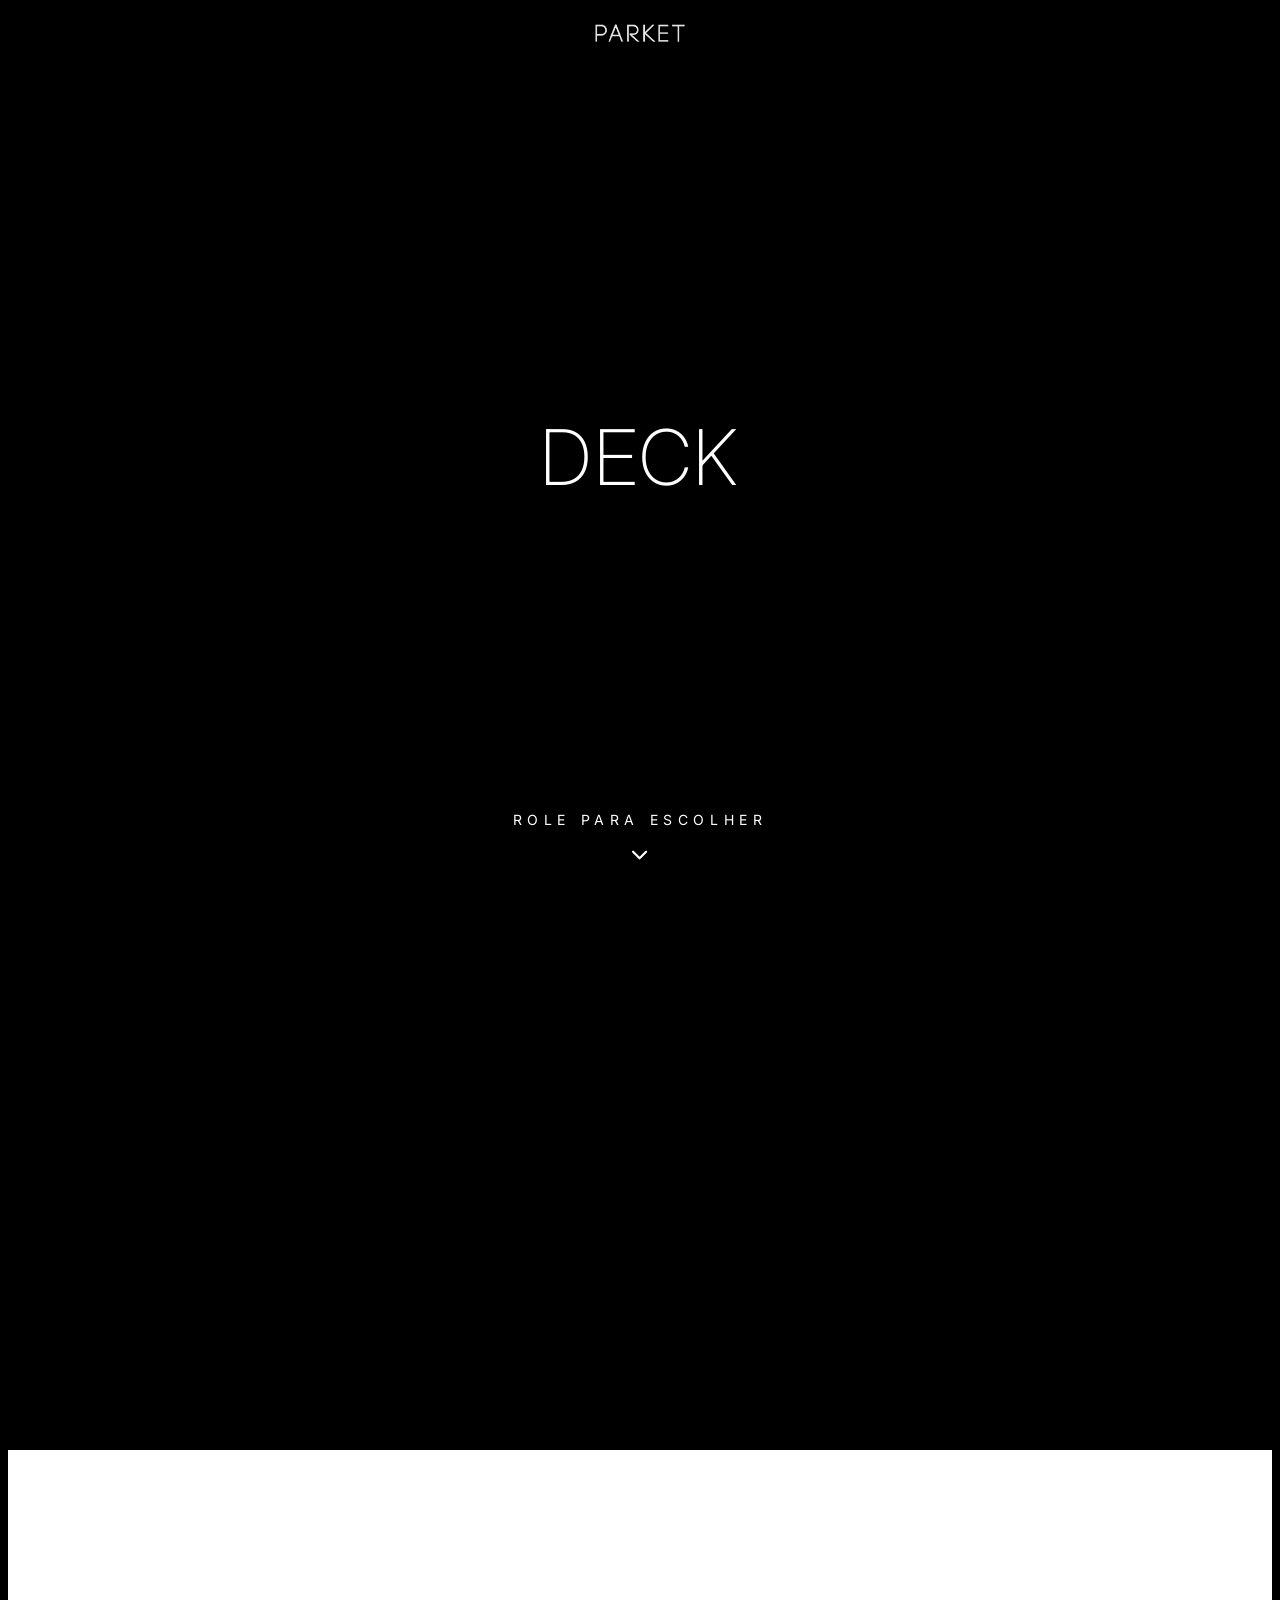
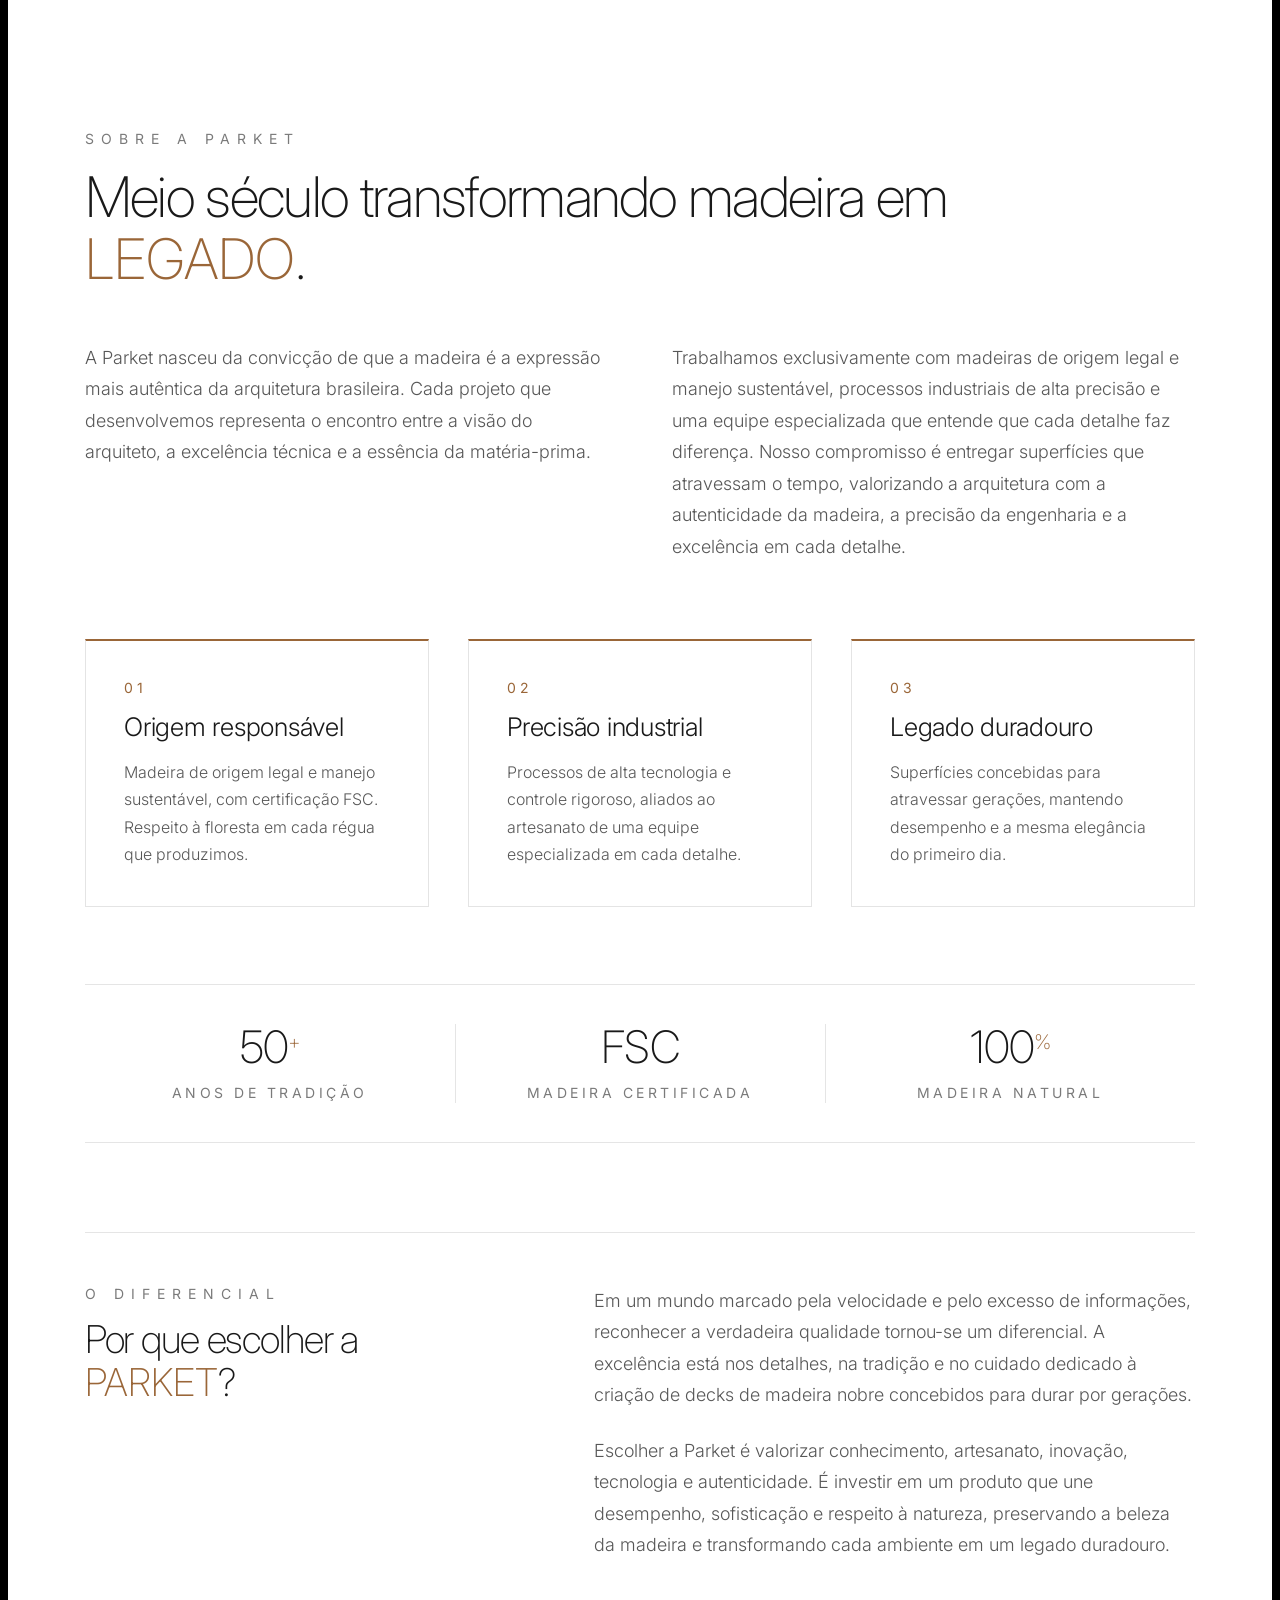
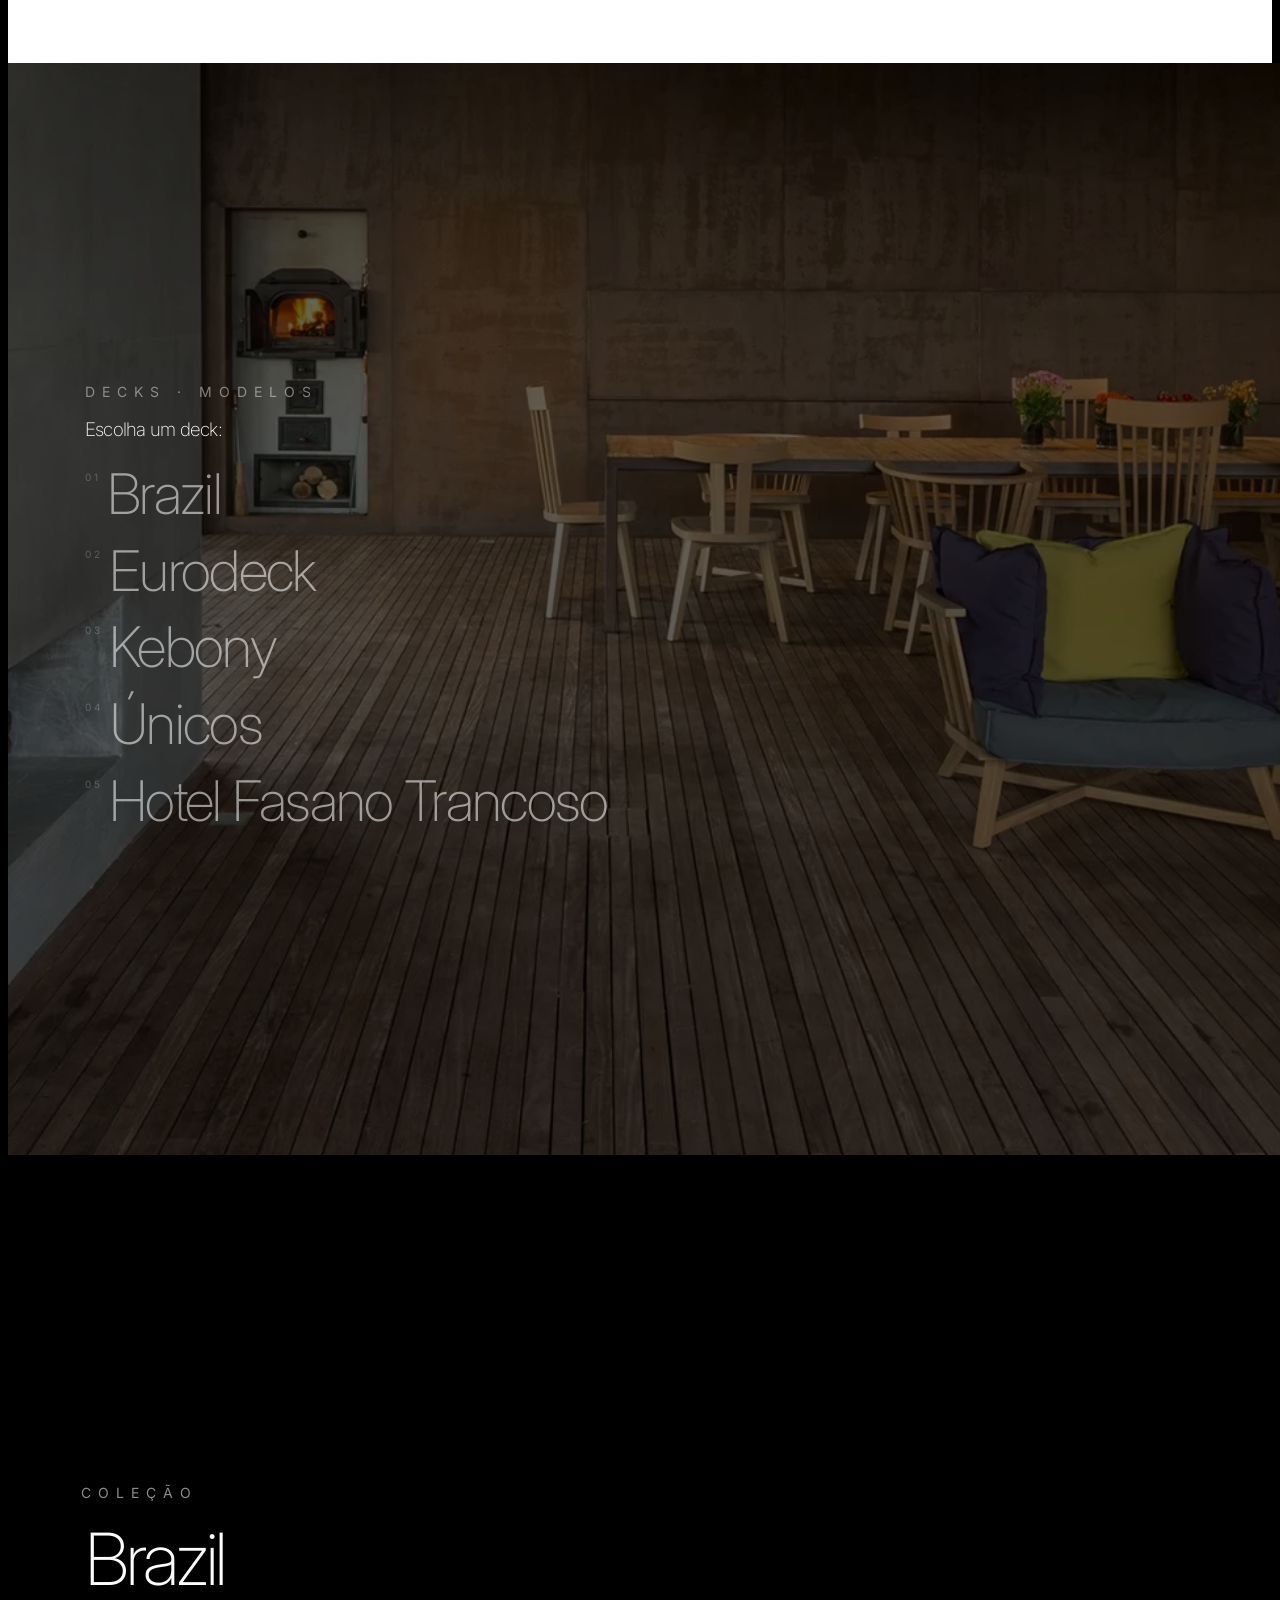
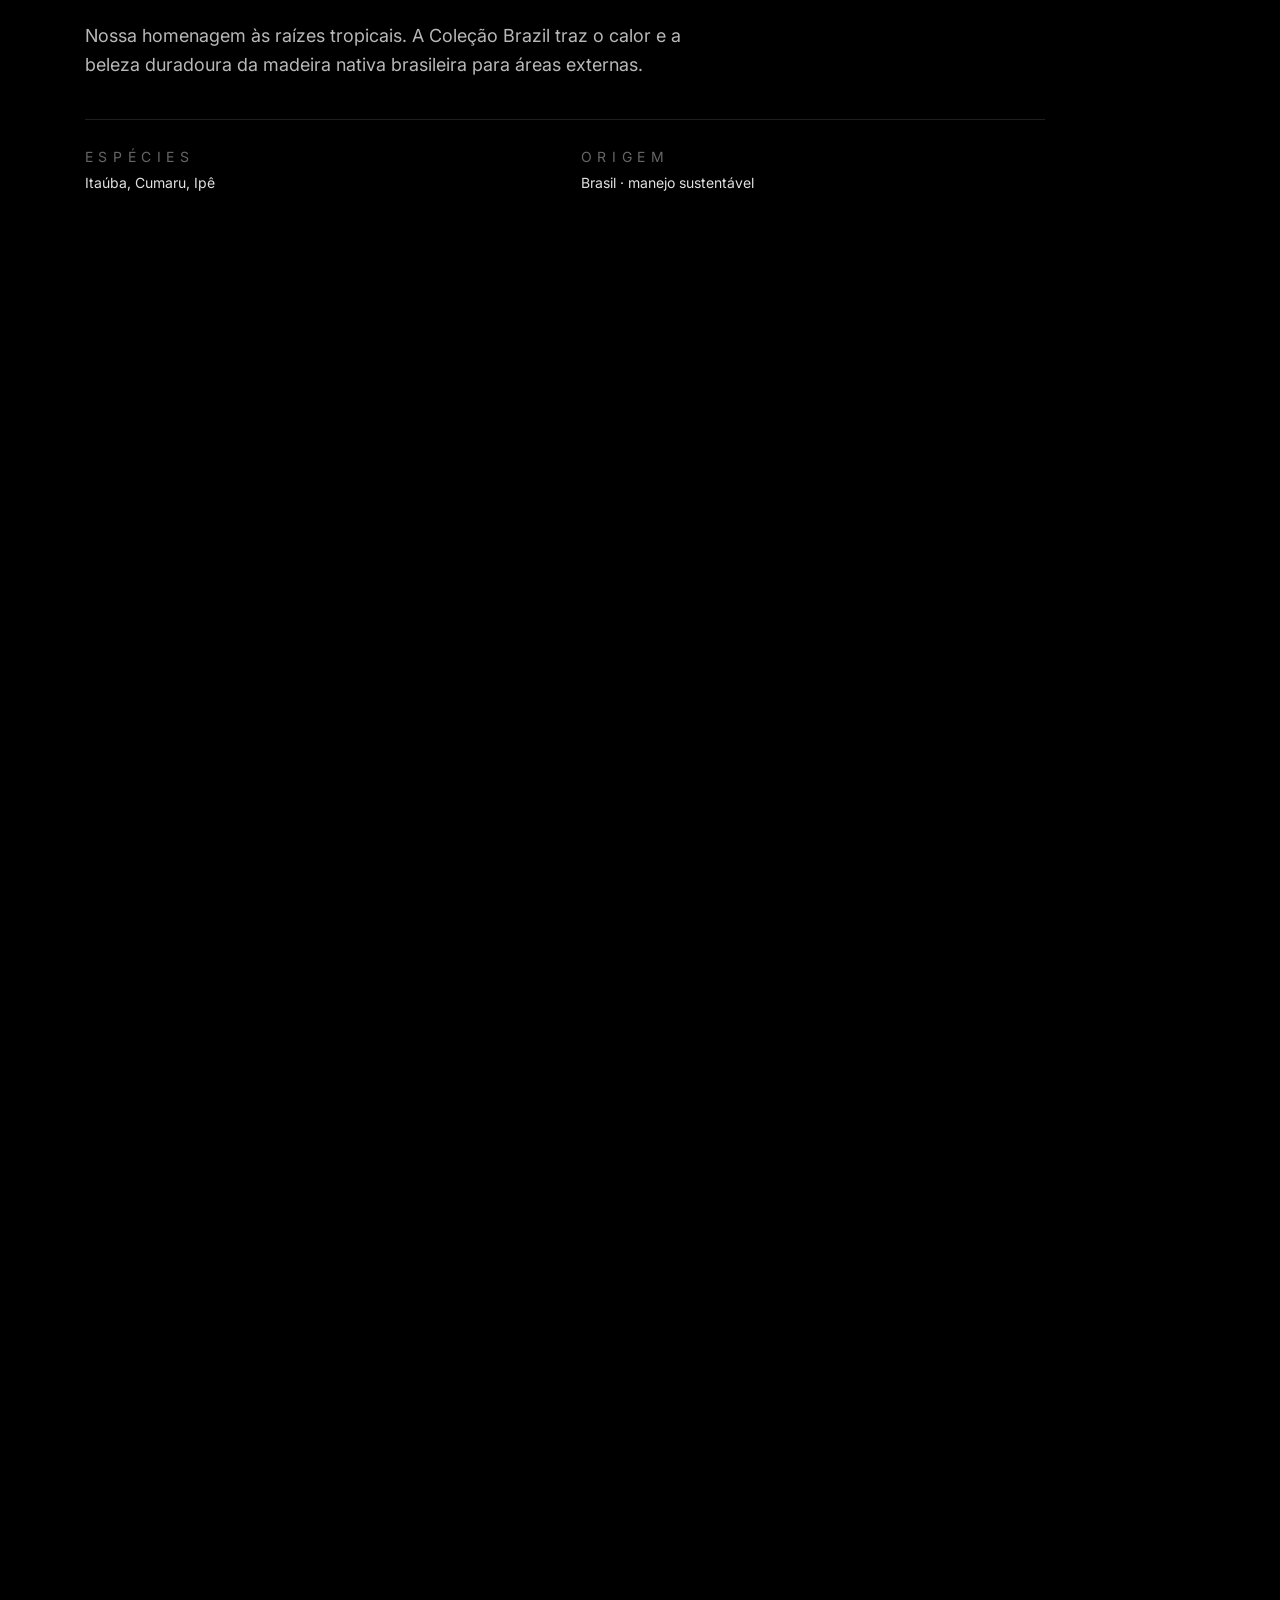
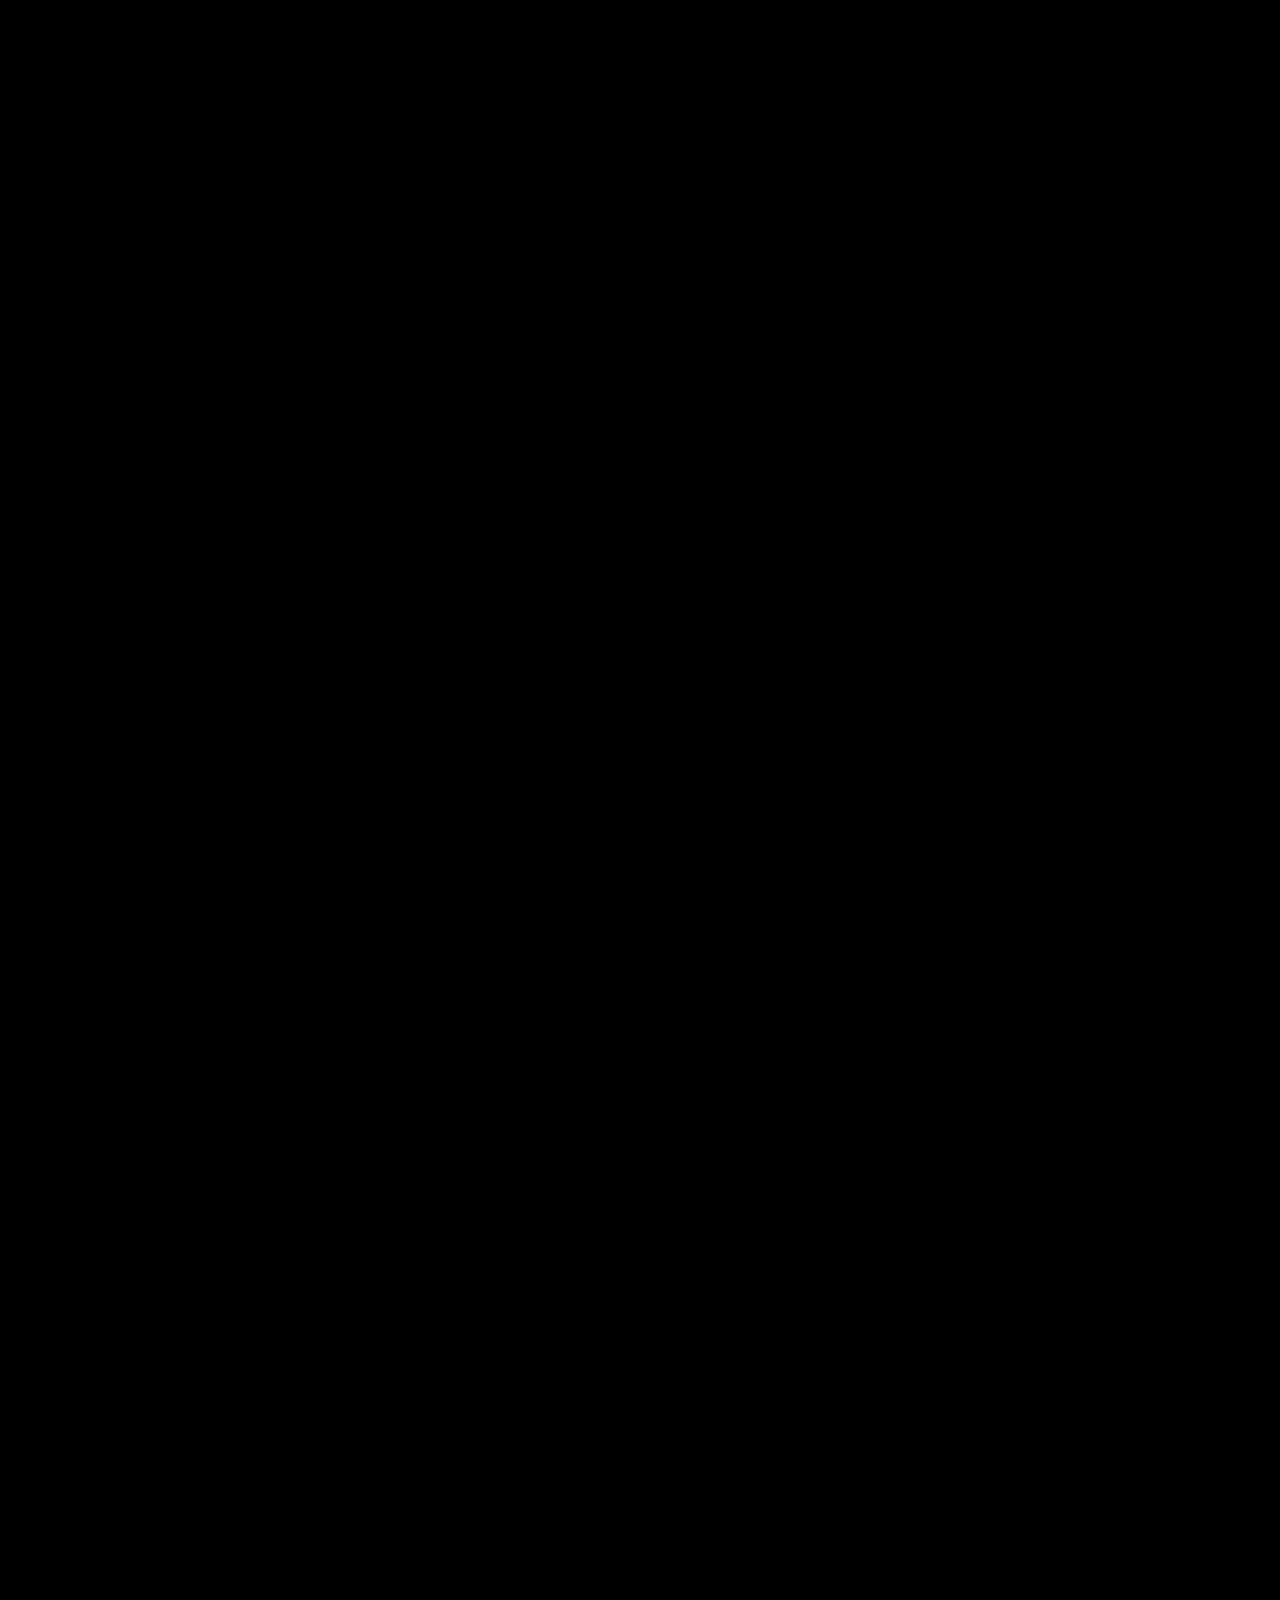
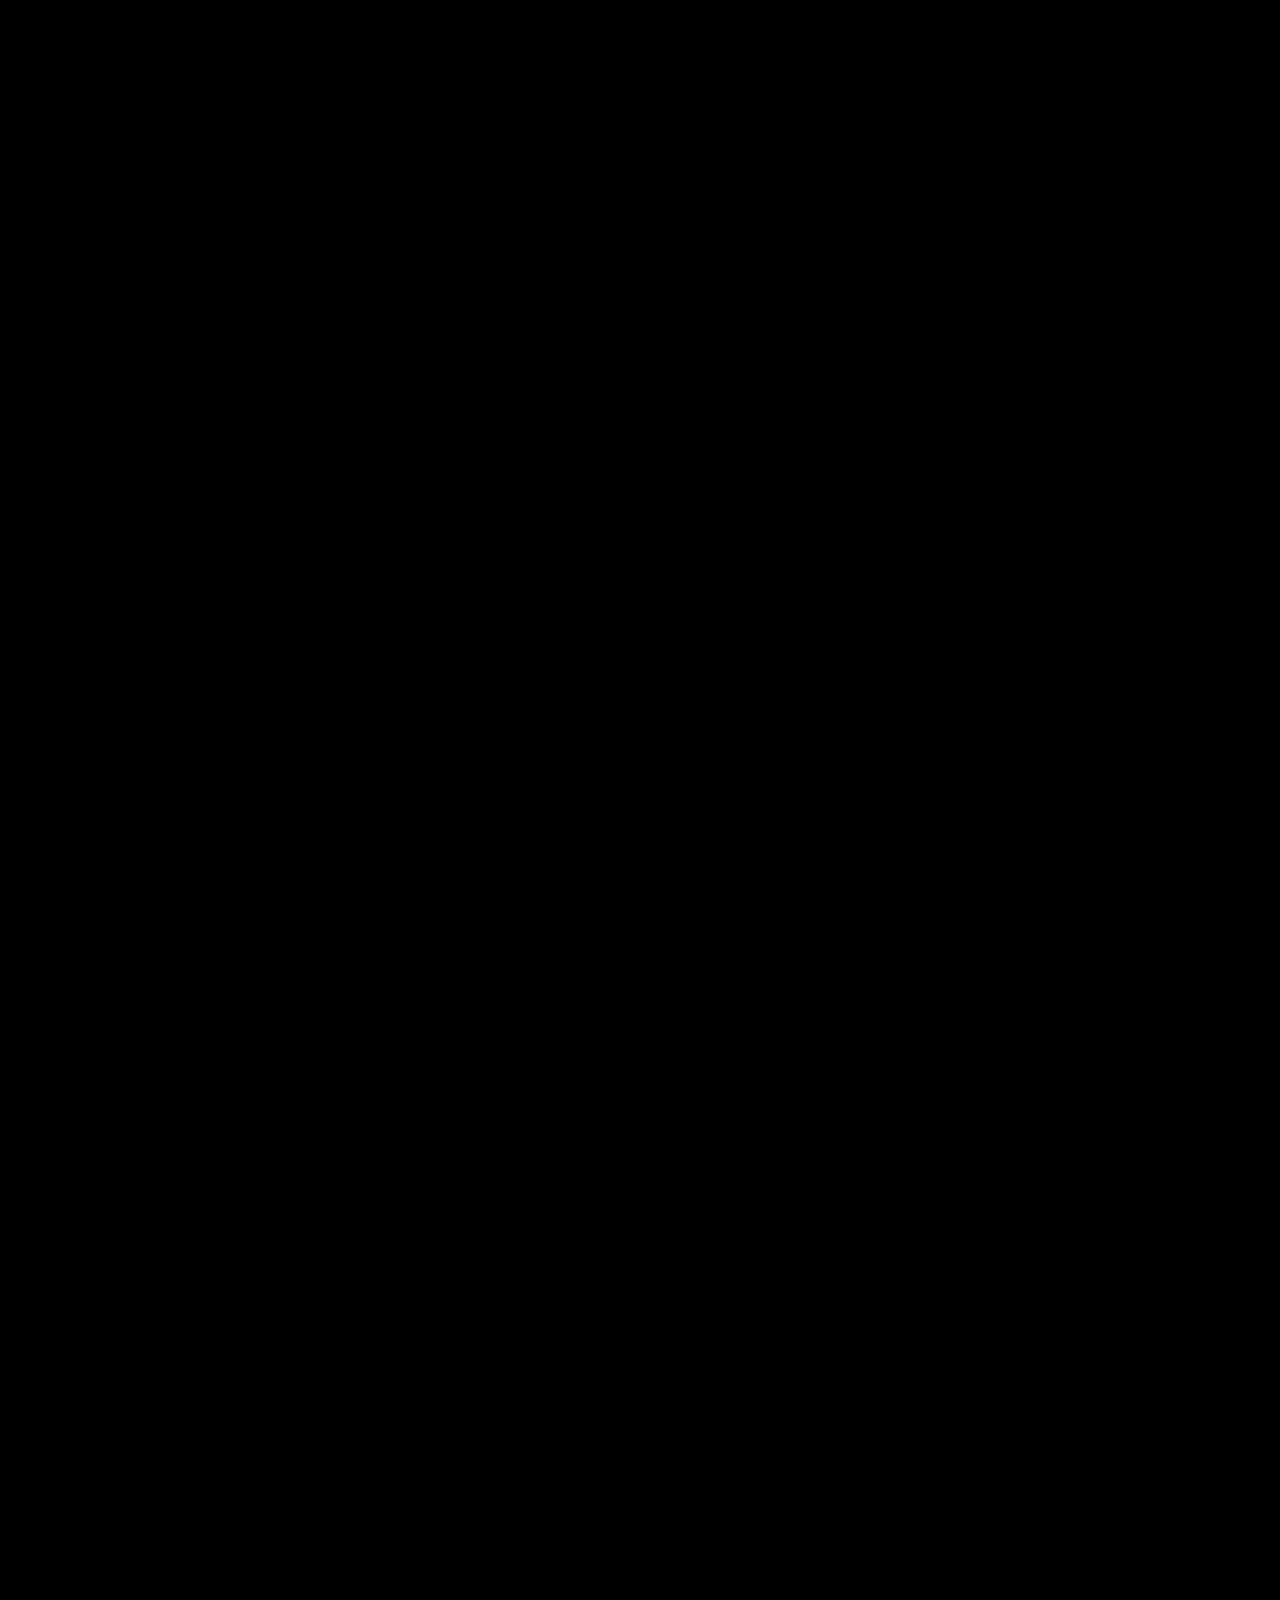
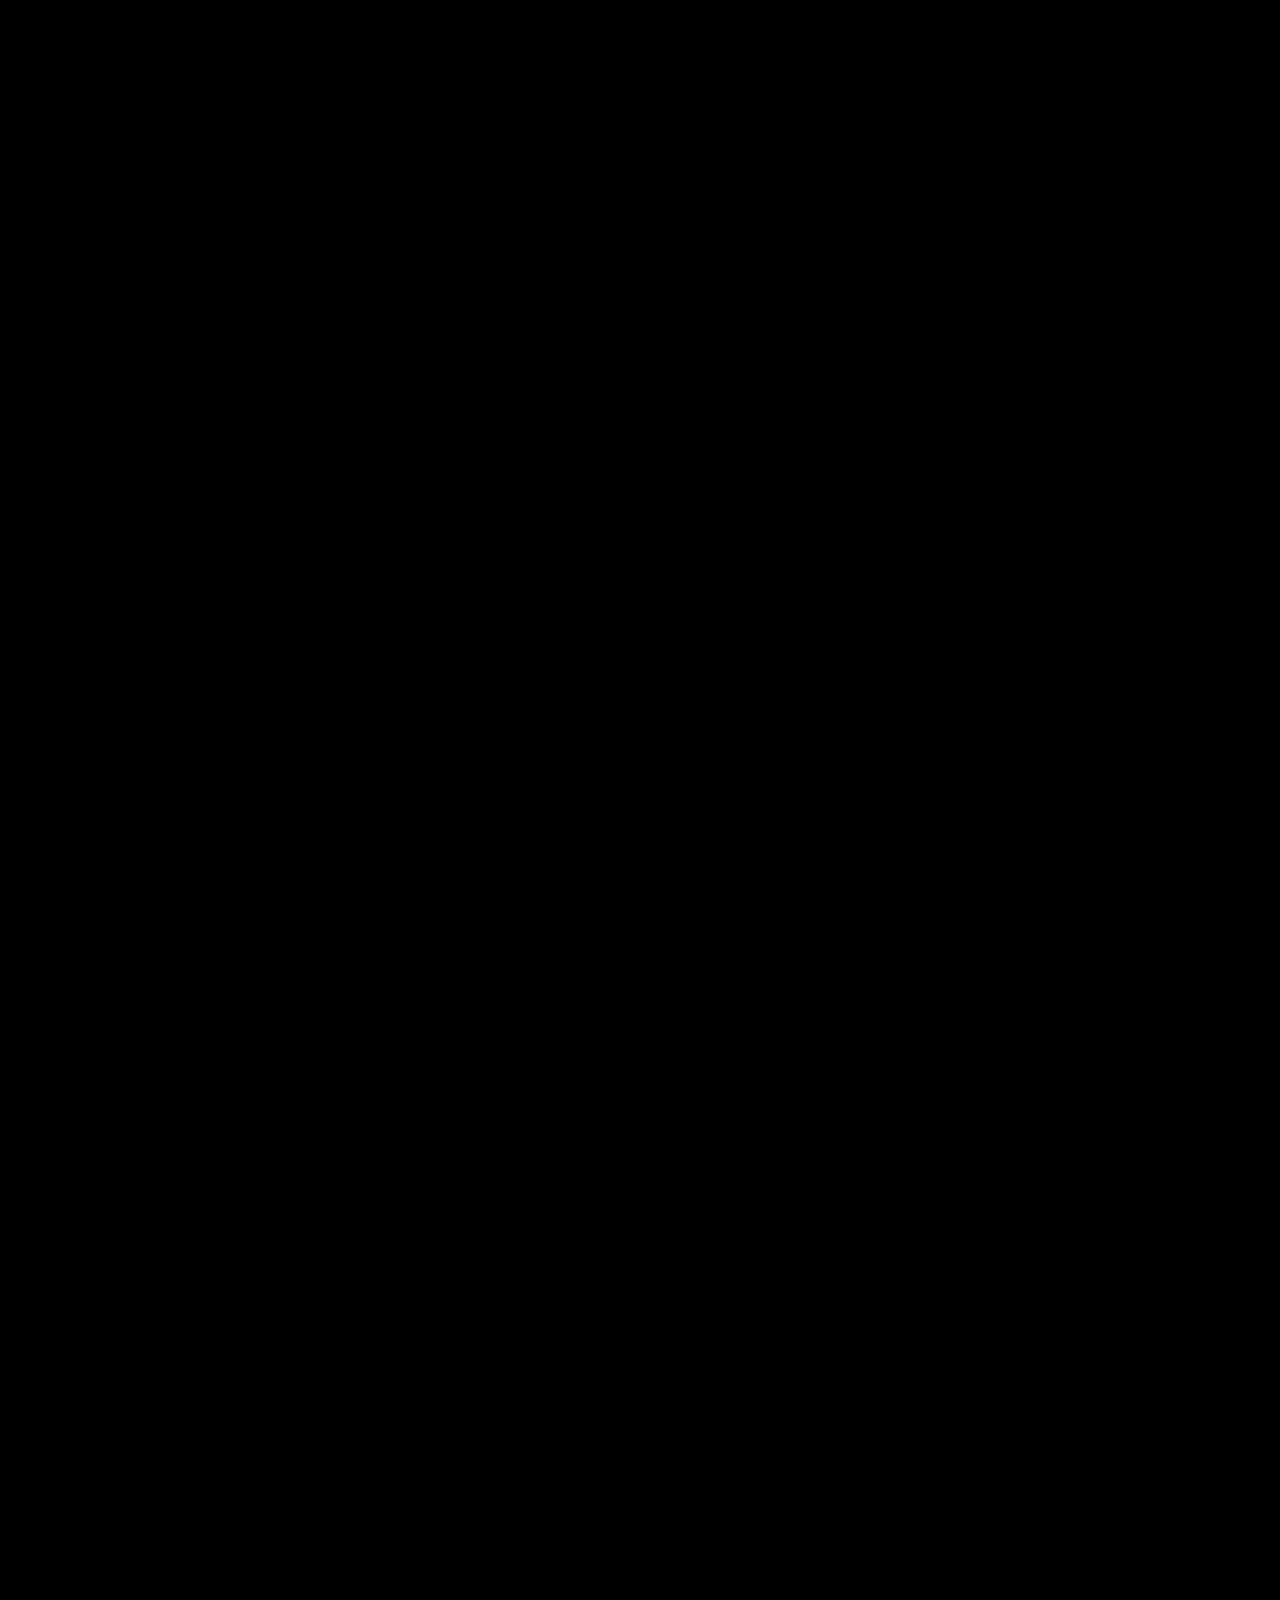
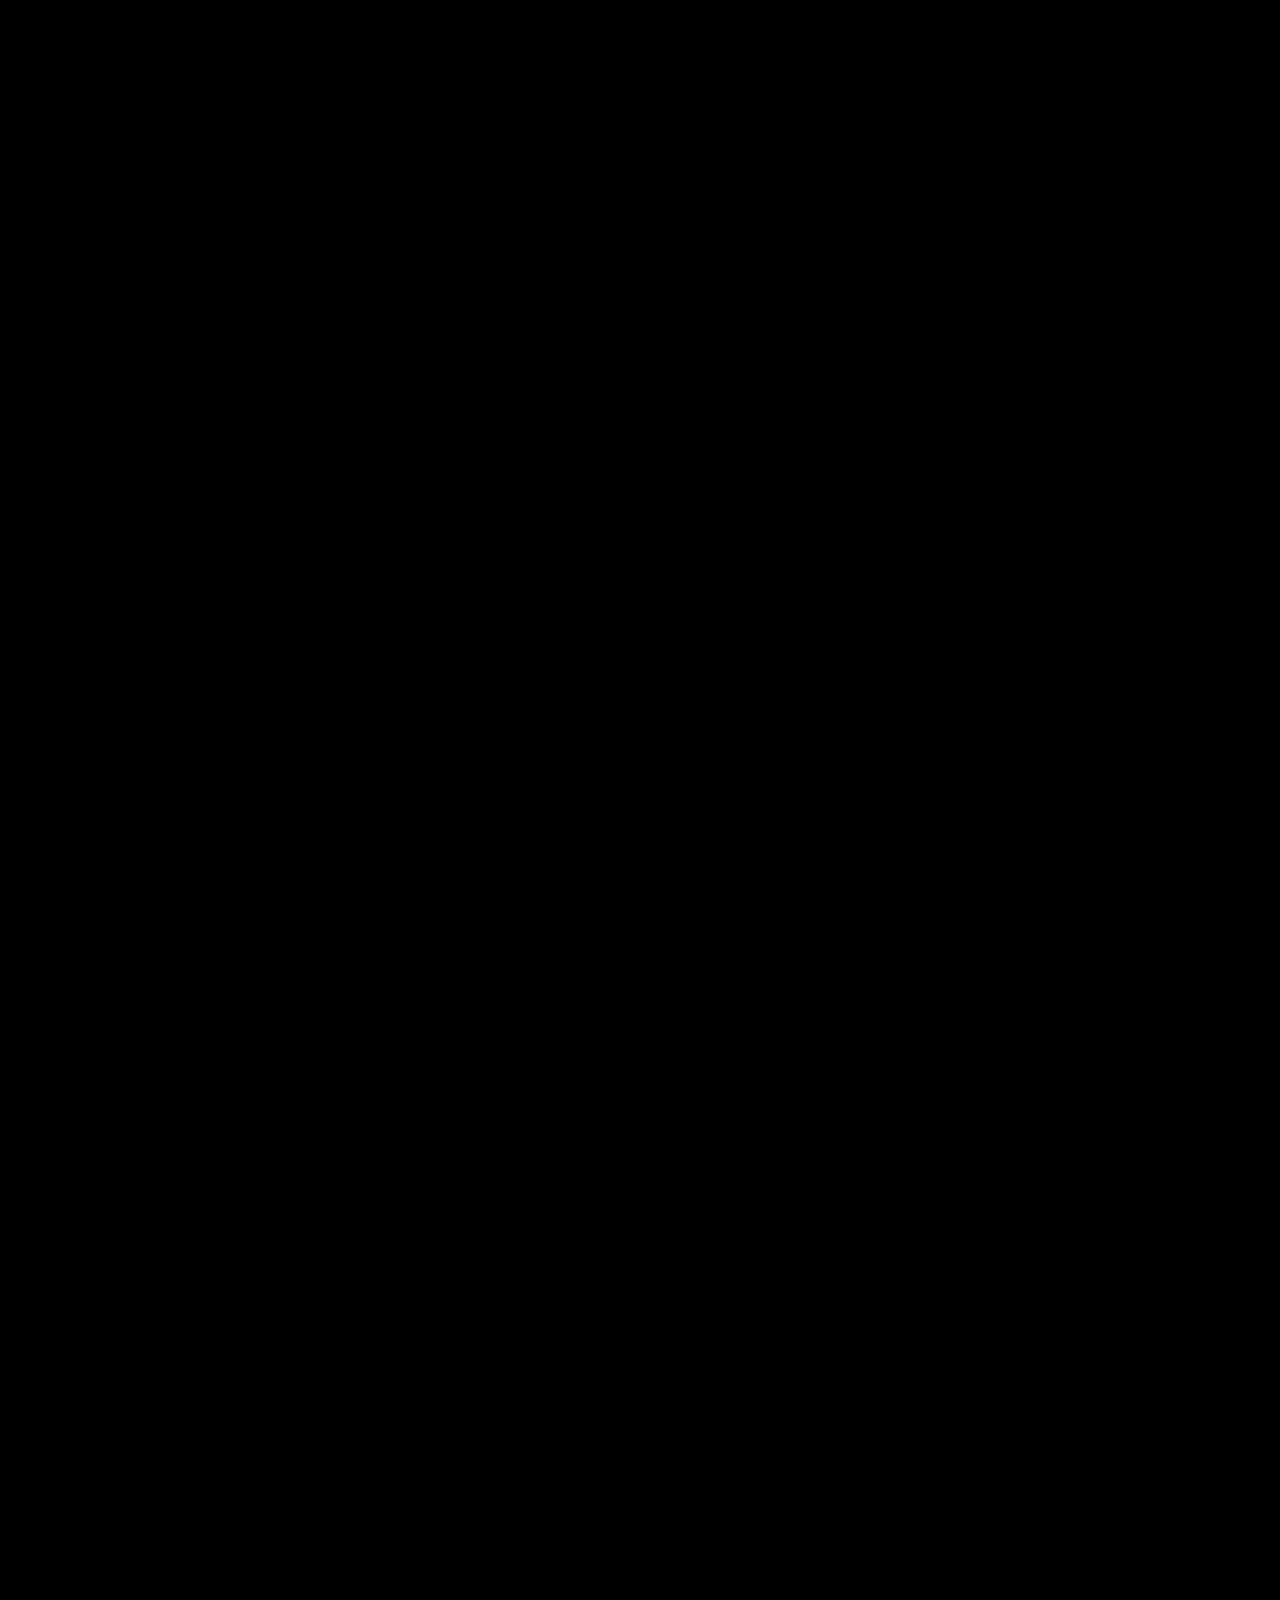
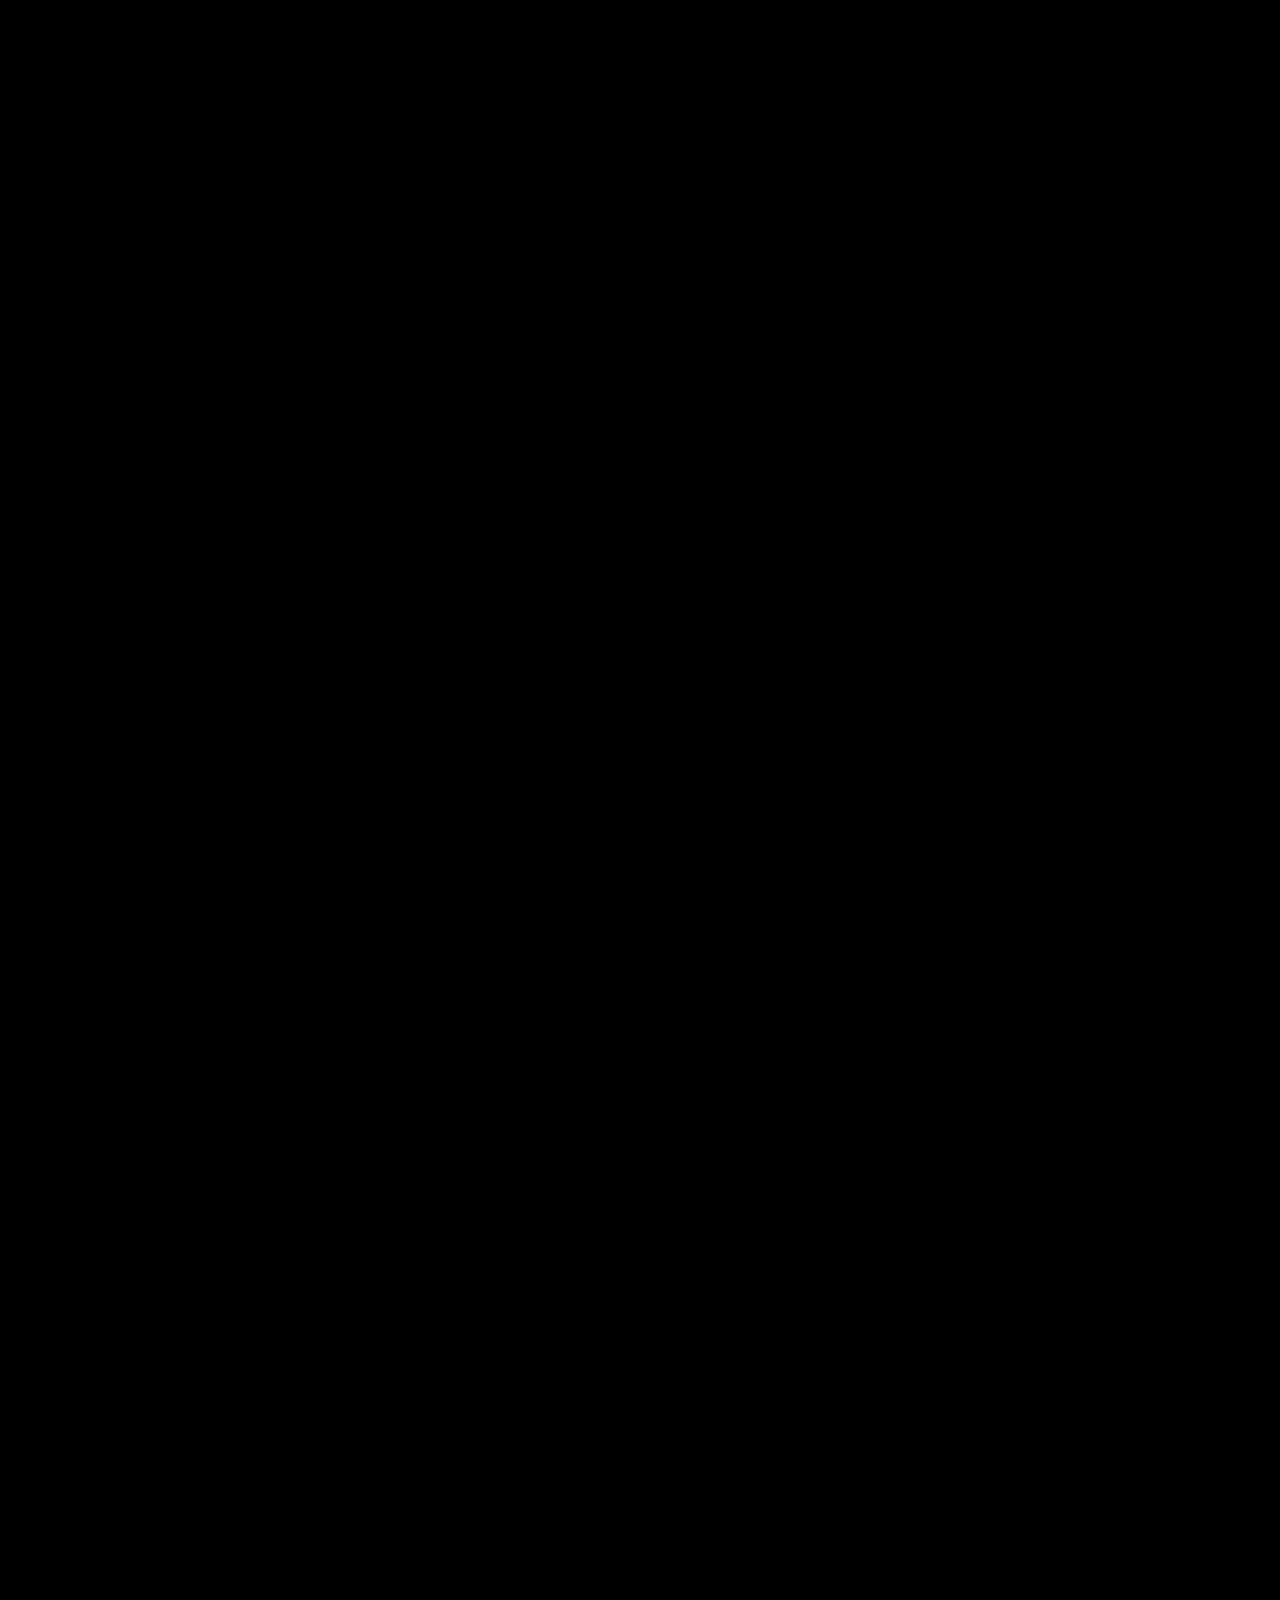
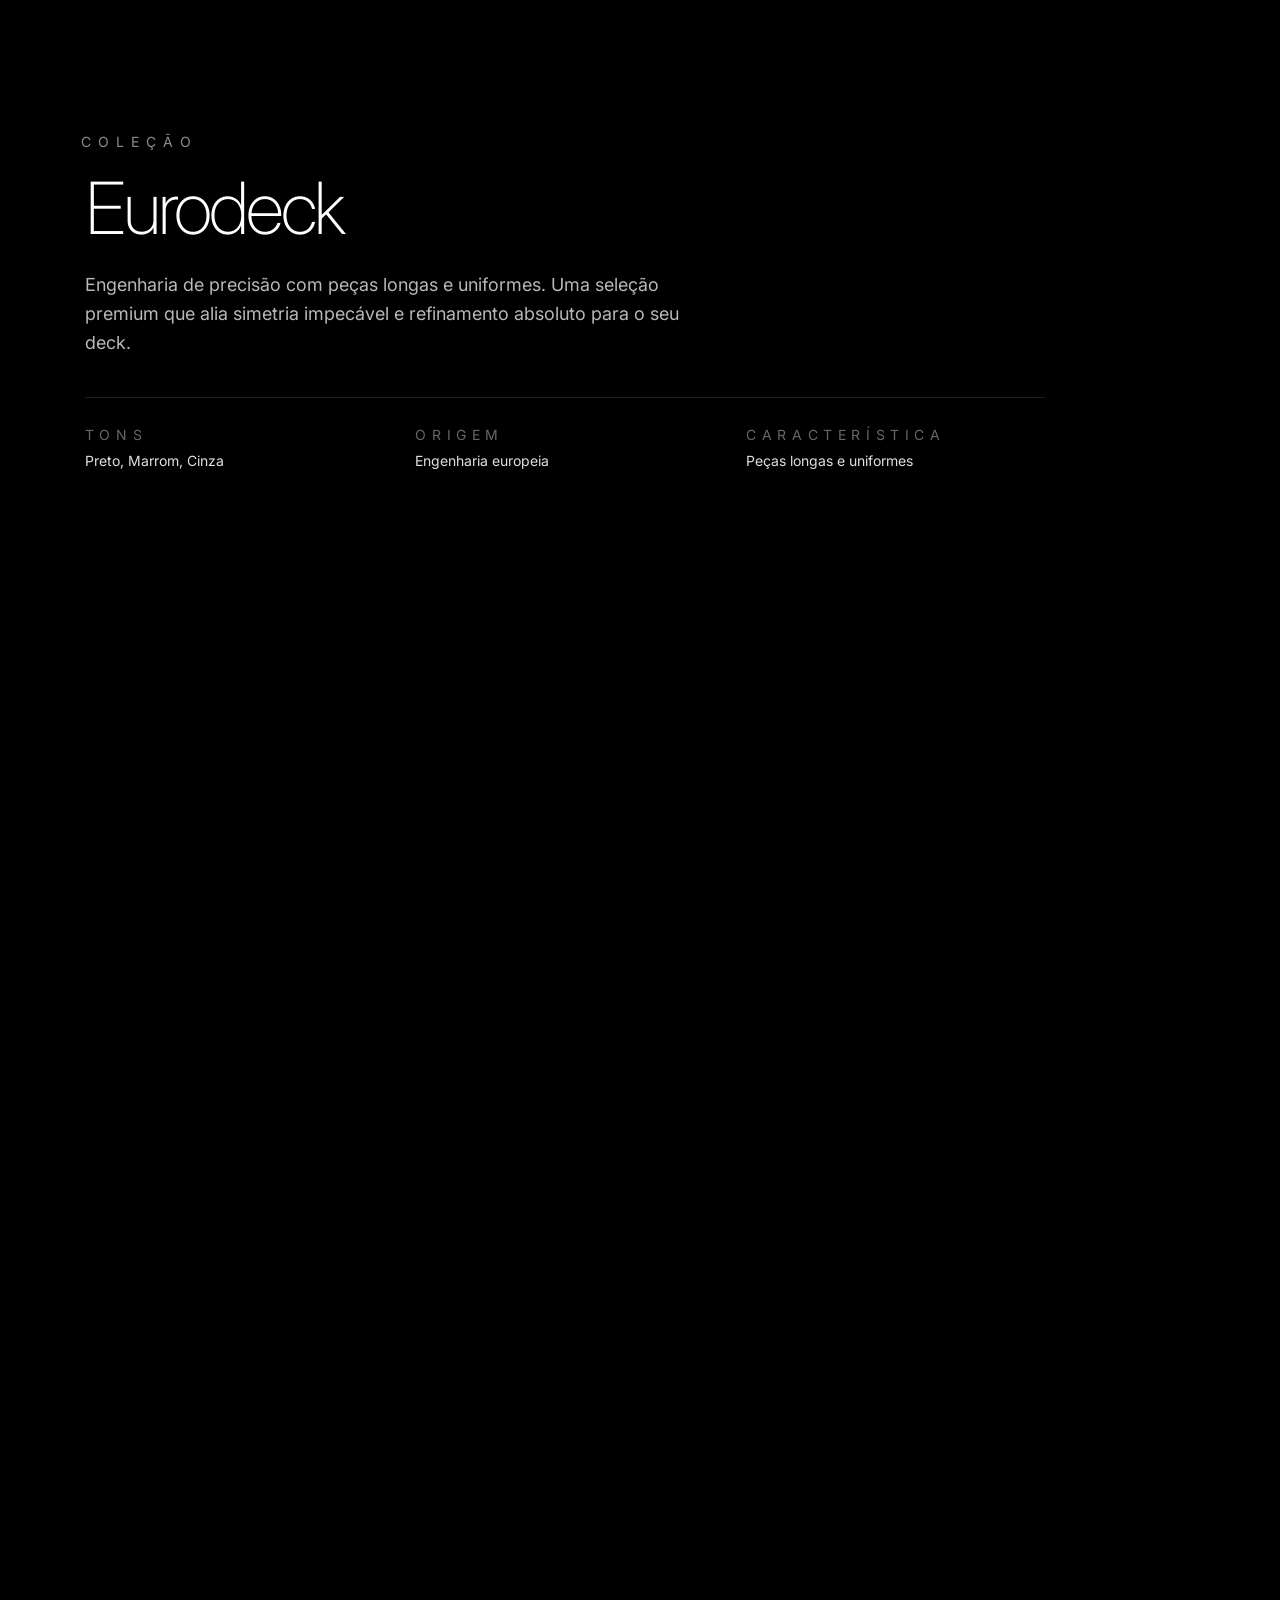
==== commit 50285172: "Coleção Hotel Fasano Trancoso e troca dos comparativos por atributos Incorpora a coleção Hotel Fasan" ====
--- a/index.html
+++ b/index.html
@@ -1,681 +1,767 @@
-<!DOCTYPE html>
-<html class="dark" lang="pt-BR">
-
-<head>
-  <meta charset="utf-8">
-  <meta content="width=device-width, initial-scale=1.0" name="viewport">
-  <title>Parket — Decks</title>
-  <link rel="preconnect" href="https://fonts.googleapis.com">
-  <link rel="preconnect" href="https://fonts.gstatic.com" crossorigin>
-
-  <link rel="preload" as="image" href="autoload/Hero.webp" fetchpriority="high">
-  <script src="https://cdn.tailwindcss.com?plugins=forms,container-queries"></script>
-  <link href="https://fonts.googleapis.com/css2?family=Inter:wght@200;300;400;500;600&family=Material+Symbols+Outlined:opsz,wght,FILL,GRAD@24,400,0,0&icon_names=arrow_back,arrow_upward,chevron_left,chevron_right,close,search&display=swap" rel="stylesheet">
-  <script src="assets/js/components.js?v=2"></script>
-  <parket-seo is-main></parket-seo>
-  <script>
-    tailwind.config = {
-      darkMode: "class",
-      theme: {
-        extend: {
-          borderRadius: { "DEFAULT": "0", "lg": "0", "xl": "0", "full": "9999px" },
-          colors: { "surface": "#131313", "background": "#000000", "primary": "#ffffff" },
-          fontFamily: { "headline": ["Inter", "Segoe UI Variable Display", "Segoe UI", "system-ui", "-apple-system", "BlinkMacSystemFont", "Helvetica Neue", "Arial", "sans-serif"], "body": ["Inter", "Segoe UI Variable Text", "Segoe UI", "system-ui", "-apple-system", "BlinkMacSystemFont", "Helvetica Neue", "Arial", "sans-serif"], "label": ["Inter", "Segoe UI Variable Text", "Segoe UI", "system-ui", "-apple-system", "BlinkMacSystemFont", "Helvetica Neue", "Arial", "sans-serif"] }
-        }
-      }
-    }
-  </script>
-  <link rel="stylesheet" href="catalogo.css?v=5">
-  <link rel="stylesheet" href="index.css?v=31">
-</head>
-
-<body class="antialiased selection:bg-white selection:text-black">
-
-  <parket-nav return-url="index.html" return-text=""></parket-nav>
-
-  <!-- Nav bar fixa transparente -->
-  <header class="topbar">
-
-    <a href="#" class="topbar-logo-link" aria-label="Parket">
-      <img decoding="async" src="logo-parket.webp" alt="Parket" class="topbar-logo">
-    </a>
-  </header>
-
-  <!-- Menu de coleções (aberto pelo hambúrguer) -->
-
-
-  <!-- Side index (right) -->
-  <nav id="side-index" class="side-index" aria-label="Índice"></nav>
-
-  <!-- Floating actions -->
-  <button id="back-to-top" class="floating-action" type="button" aria-label="Voltar ao topo">
-    <span class="material-symbols-outlined">arrow_upward</span>
-  </button>
-
-  <!-- ─── HERO · imagem full-bleed que desliza para o lado revelando o título ─── -->
-  <section id="hero-viewport" class="hero-split">
-    <div id="hero-sticky">
-      <div id="hero-bg" class="hero-media" style="background-image: url('autoload/Hero.webp');"></div>
-      <span class="hero-wordmark" aria-hidden="true">deck</span>
-      <div id="hero-content" class="hero-copy">
-        <span class="hero-eyebrow">Coleção 2026</span>
-        <h1 class="hero-title">A madeira que<br>atravessa <span class="accent">gerações</span>.</h1>
-      </div>
-      <div class="hero-scroll-hint">
-        <span class="hero-scroll-label">Role para escolher</span>
-        <span class="hero-scroll-arrow" aria-hidden="true">
-          <svg viewBox="0 0 24 24"><path d="M6 9l6 6 6-6" /></svg>
-        </span>
-      </div>
-    </div>
-  </section>
-
-  <!-- ══════════ SOBRE + PORQUE · seção única sobre o tronco (anéis) ══════════ -->
-  <section id="sobre" aria-label="Sobre a Parket">
-    <div class="sobre-wrap">
-
-      <header class="sobre-head fade">
-        <span class="eyebrow">Sobre a Parket</span>
-        <h2 class="sobre-title">
-          Meio século transformando madeira em <span class="accent">legado</span>.
-        </h2>
-      </header>
-
-      <div class="sobre-intro">
-        <p class="corpo-text fade">
-          A Parket nasceu da convicção de que a madeira é a expressão mais autêntica da arquitetura brasileira.
-          Cada projeto que desenvolvemos representa o encontro entre a visão do arquiteto, a excelência técnica
-          e a essência da matéria-prima.
-        </p>
-        <p class="corpo-text fade">
-          Trabalhamos exclusivamente com madeiras de origem legal e manejo sustentável, processos industriais de
-          alta precisão e uma equipe especializada que entende que cada detalhe faz diferença. Nosso compromisso é entregar superfícies que atravessam o tempo, valorizando a arquitetura com a autenticidade da madeira, a precisão da engenharia e a excelência em cada detalhe.
-        </p>
-      </div>
-
-      <div class="sobre-pilares">
-        <article class="sobre-pilar fade">
-          <span class="sobre-pilar-num">01</span>
-          <h3 class="sobre-pilar-title">Origem responsável</h3>
-          <p>Madeira de origem legal e manejo sustentável, com certificação FSC. Respeito à floresta em cada régua
-            que produzimos.</p>
-        </article>
-        <article class="sobre-pilar fade" style="transition-delay:.08s">
-          <span class="sobre-pilar-num">02</span>
-          <h3 class="sobre-pilar-title">Precisão industrial</h3>
-          <p>Processos de alta tecnologia e controle rigoroso, aliados ao artesanato de uma equipe especializada
-            em cada detalhe.</p>
-        </article>
-        <article class="sobre-pilar fade" style="transition-delay:.16s">
-          <span class="sobre-pilar-num">03</span>
-          <h3 class="sobre-pilar-title">Legado duradouro</h3>
-          <p>Superfícies concebidas para atravessar gerações, mantendo desempenho e a mesma elegância do
-            primeiro dia.</p>
-        </article>
-      </div>
-
-      <div class="sobre-stats fade" role="list">
-        <div class="stat" role="listitem">
-          <span class="stat-num">50<sup>+</sup></span>
-          <span class="stat-label">anos de tradição</span>
-        </div>
-        <div class="stat" role="listitem">
-          <span class="stat-num">FSC</span>
-          <span class="stat-label">madeira certificada</span>
-        </div>
-        <div class="stat" role="listitem">
-          <span class="stat-num">100<sup>%</sup></span>
-          <span class="stat-label">madeira natural</span>
-        </div>
-      </div>
-
-      <div class="porque-block">
-        <div class="porque-head fade">
-          <span class="eyebrow">O diferencial</span>
-          <h2 class="porque-title">
-            Por que escolher a <span translate="no" class="notranslate accent">Parket</span>?
-          </h2>
-        </div>
-        <div class="porque-body">
-          <p class="corpo-text fade">
-            Em um mundo marcado pela velocidade e pelo excesso de informações, reconhecer a verdadeira qualidade
-            tornou-se um diferencial. A excelência está nos detalhes, na tradição e no cuidado dedicado à criação
-            de decks de madeira nobre concebidos para durar por gerações.
-          </p>
-          <p class="corpo-text fade" style="transition-delay:.08s">
-            Escolher a <span translate="no" class="notranslate">Parket</span> é valorizar conhecimento, artesanato,
-            inovação, tecnologia e autenticidade. É investir em um produto que une desempenho, sofisticação e respeito
-            à natureza, preservando a beleza da madeira e transformando cada ambiente em um legado duradouro.
-          </p>
-        </div>
-      </div>
-
-    </div>
-  </section>
-
-  <!-- ─── ARVORE ─── -->
-
-  <!-- ─── ESCOLHA UM PRODUTO ─── -->
-  <section id="products-index" class="index-block">
-    <div class="w-full max-w-screen-xl mx-auto">
-      <span class="eyebrow block mb-10 fade-up">Índice</span>
-      <h2 class="display-title text-[clamp(1.5rem,3vw,2.4rem)] mb-14 text-white/70 fade-up"
-        style="transition-delay: 0.05s">
-        Escolha um produto:
-      </h2>
-      <nav id="products-nav" class="index-list fade-up" style="transition-delay: 0.12s"></nav>
-    </div>
-  </section>
-
-  <!-- ─── PRODUCT SECTIONS (injected) ─── -->
-  <main id="products" class="relative z-10 bg-black"></main>
-  <!-- ═══ 02 TECNOLOGIA · animação de camadas por scroll ═══ -->
-  <section data-screen-label="Tecnologia animada" id="tech-scroll">
-    <div class="tech-sticky">
-      <div class="tech-head">
-        <div>
-
-          <h2 class="tech-title">Você chamaria isso simplesmente de <span class="tech-accent">deck de madeira</span>?
-          </h2>
-        </div>
-        <span class="tech-hint">Continue rolando ↓</span>
-      </div>
-      <div class="tech-body">
-        <!-- palco 3D -->
-        <div class="tech-stage">
-          <div class="tech-stack">
-            <div data-plank="0"></div>
-            <div data-plank="1"></div>
-            <div data-plank="2"></div>
-            <div data-plank="3" style="transform: translateZ(58.1px);"></div>
-          </div>
-          <div class="tech-plank-shadow" data-plank-shadow></div>
-        </div>
-        <!-- legendas sequenciais -->
-        <div class="tech-labels">
-          <div data-tech-label="0">
-            <div class="tech-label-head"><span class="tech-label-num">01</span>
-              <h3 class="tech-label-name">Madeira de origem responsável</h3>
-            </div>
-            <p class="tech-label-text">Madeira de florestas de manejo certificado. É dela que vêm a cor, a textura e o
-              desenho natural do deck.</p>
-          </div>
-          <div data-tech-label="1">
-            <div class="tech-label-head"><span class="tech-label-num">02</span>
-              <h3 class="tech-label-name">Impregnação de base biológica</h3>
-            </div>
-            <p class="tech-label-text">Um líquido de origem vegetal, derivado de resíduos agrícolas, é injetado na
-              madeira e penetra até a parede das células.</p>
-          </div>
-          <div data-tech-label="2">
-            <div class="tech-label-head"><span class="tech-label-num">03</span>
-              <h3 class="tech-label-name">Polimerização com calor</h3>
-            </div>
-            <p class="tech-label-text">O calor faz esse líquido polimerizar dentro da madeira e se ligar a ela de forma
-              permanente. Não é verniz nem camada de superfície: a modificação atravessa a peça inteira.</p>
-          </div>
-          <div data-tech-label="3">
-            <div class="tech-label-head"><span class="tech-label-num">04</span>
-              <h3 class="tech-label-name">Estabilidade e dureza</h3>
-            </div>
-            <p class="tech-label-text">A peça ganha dureza, rigidez e resistência ao apodrecimento, e passa a se
-              movimentar bem menos que a madeira de origem quando a umidade varia.</p>
-          </div>
-          <div data-tech-label="4">
-            <div class="tech-label-head">
-              <h3 class="tech-label-name">O Resultado</h3>
-            </div>
-            <p class="tech-label-text">Madeira preparada para o tempo aberto. Exposta ao sol e à chuva, evolui para a
-              pátina prateada — muda de cor, não de desempenho.</p>
-          </div>
-        </div>
-      </div>
-
-    </div>
-  </section>
-
-  <!-- ─── MADEIRAS · natural vs modificada (régua 3D fechada e girável) ─── -->
-  <section id="madeiras-tipos" data-screen-label="Tipos de deck">
-    <div class="mtipos-inner">
-      <!-- topo: título + intro à esquerda, régua 3D à direita -->
-      <div class="mtipos-top">
-        <div class="mtipos-copy">
-          <header class="mtipos-head fade-up">
-            <span class="mtipos-eyebrow">Sobre as madeiras</span>
-            <h2 class="mtipos-title">Madeira natural ou madeira modificada?
-              <span class="mtipos-sub">Entenda as diferenças</span>
-            </h2>
-          </header>
-
-          <div class="mtipos-intro">
-            <p class="fade-up">Hoje existem diversos tipos de deck de madeira no mercado, com diferentes espécies,
-              acabamentos e tecnologias. Por isso, a escolha não deve ser baseada apenas na estética.</p>
-            <p class="fade-up" style="transition-delay:.06s">Além da beleza e da sensação de aconchego que a madeira
-              proporciona, o deck é um elemento técnico exposto ao tempo. Características como estabilidade dimensional,
-              resistência à umidade e ao apodrecimento e desempenho ao longo dos anos fazem toda a diferença.</p>
-            <p class="mtipos-lead fade-up" style="transition-delay:.12s">A principal comparação é entre a madeira natural
-              e a madeira modificada.</p>
-          </div>
-        </div>
-
-        <!-- régua 3D reaproveitada: fechada e arrastável com o mouse -->
-        <div class="mtipos-3d fade-up">
-          <div class="mtipos-stage" data-floor3d>
-            <div class="mtipos-stack" data-floor3d-stack>
-              <!-- deck ripado: réguas paralelas com vão entre elas, apoiadas
-                   sobre os barrotes. Cada peça é um cuboide de 6 faces. -->
-              <div class="deck-joist" style="--j:0">
-                <div class="joist-face joist-top"></div>
-                <div class="joist-face joist-bottom"></div>
-                <div class="joist-face joist-front"></div>
-                <div class="joist-face joist-back"></div>
-                <div class="joist-face joist-left"></div>
-                <div class="joist-face joist-right"></div>
-              </div>
-              <div class="deck-joist" style="--j:1">
-                <div class="joist-face joist-top"></div>
-                <div class="joist-face joist-bottom"></div>
-                <div class="joist-face joist-front"></div>
-                <div class="joist-face joist-back"></div>
-                <div class="joist-face joist-left"></div>
-                <div class="joist-face joist-right"></div>
-              </div>
-              <div class="deck-joist" style="--j:2">
-                <div class="joist-face joist-top"></div>
-                <div class="joist-face joist-bottom"></div>
-                <div class="joist-face joist-front"></div>
-                <div class="joist-face joist-back"></div>
-                <div class="joist-face joist-left"></div>
-                <div class="joist-face joist-right"></div>
-              </div>
-              <div class="deck-slat" style="--i:0">
-                <div class="slat-face slat-top"></div>
-                <div class="slat-face slat-bottom"></div>
-                <div class="slat-face slat-front"></div>
-                <div class="slat-face slat-back"></div>
-                <div class="slat-face slat-left"></div>
-                <div class="slat-face slat-right"></div>
-              </div>
-              <div class="deck-slat" style="--i:1">
-                <div class="slat-face slat-top"></div>
-                <div class="slat-face slat-bottom"></div>
-                <div class="slat-face slat-front"></div>
-                <div class="slat-face slat-back"></div>
-                <div class="slat-face slat-left"></div>
-                <div class="slat-face slat-right"></div>
-              </div>
-              <div class="deck-slat" style="--i:2">
-                <div class="slat-face slat-top"></div>
-                <div class="slat-face slat-bottom"></div>
-                <div class="slat-face slat-front"></div>
-                <div class="slat-face slat-back"></div>
-                <div class="slat-face slat-left"></div>
-                <div class="slat-face slat-right"></div>
-              </div>
-              <div class="deck-slat" style="--i:3">
-                <div class="slat-face slat-top"></div>
-                <div class="slat-face slat-bottom"></div>
-                <div class="slat-face slat-front"></div>
-                <div class="slat-face slat-back"></div>
-                <div class="slat-face slat-left"></div>
-                <div class="slat-face slat-right"></div>
-              </div>
-              <div class="deck-slat" style="--i:4">
-                <div class="slat-face slat-top"></div>
-                <div class="slat-face slat-bottom"></div>
-                <div class="slat-face slat-front"></div>
-                <div class="slat-face slat-back"></div>
-                <div class="slat-face slat-left"></div>
-                <div class="slat-face slat-right"></div>
-              </div>
-              <div class="deck-slat" style="--i:5">
-                <div class="slat-face slat-top"></div>
-                <div class="slat-face slat-bottom"></div>
-                <div class="slat-face slat-front"></div>
-                <div class="slat-face slat-back"></div>
-                <div class="slat-face slat-left"></div>
-                <div class="slat-face slat-right"></div>
-              </div>
-              <div class="deck-slat" style="--i:6">
-                <div class="slat-face slat-top"></div>
-                <div class="slat-face slat-bottom"></div>
-                <div class="slat-face slat-front"></div>
-                <div class="slat-face slat-back"></div>
-                <div class="slat-face slat-left"></div>
-                <div class="slat-face slat-right"></div>
-              </div>
-            </div>
-            <div class="mtipos-shadow" data-floor3d-shadow></div>
-          </div>
-          <p class="mtipos-3d-hint">
-            <svg viewBox="0 0 40 12" aria-hidden="true">
-              <path d="M6 6h28M6 6l4-4M6 6l4 4M34 6l-4-4M34 6l-4 4" />
-            </svg>
-            <span>Arraste para girar o deck</span>
-          </p>
-        </div>
-      </div>
-
-      <div class="mtipos-cards">
-
-  <!-- Madeira Natural -->
-  <article class="mtipos-card fade-up visible">
-
-    <span class="mtipos-badge">Madeira Maciça</span>
-
-    <h3 class="mtipos-card-title">Madeira Natural</h3>
-
-    <p class="mtipos-intro">
-      Produzido a partir de uma única peça de madeira, preservando toda a
-      autenticidade e a beleza natural da matéria-prima.
-    </p>
-
-    <div class="mtipos-divider"></div>
-
-    <h4>Características</h4>
-
-    <ul class="mtipos-list">
-      <li>Peça única de madeira maciça</li>
-      <li>Visual totalmente natural</li>
-      <li>Movimentação natural da madeira</li>
-      <li>Pode apresentar fendas e empenamentos</li>
-      <li>Pede manutenção periódica para conservar a cor</li>
-    </ul>
-
-    <div class="mtipos-footer">
-      <h4>Ideal para</h4>
-      <p>Projetos que valorizam a autenticidade da madeira maciça.</p>
-    </div>
-
-  </article>
-
-  <!-- Madeira Modificada -->
-  <article class="mtipos-card mtipos-card--eng fade-up visible" style="transition-delay:.08s">
-
-    <span class="mtipos-badge">Alta Estabilidade</span>
-
-    <h3 class="mtipos-card-title">Madeira Modificada</h3>
-
-    <p class="mtipos-intro">
-      Madeira tratada em profundidade para resistir ao tempo aberto,
-      mantendo toda a beleza e a textura da madeira natural.
-    </p>
-
-    <div class="mtipos-divider"></div>
-
-    <h4>Vantagens</h4>
-
-    <ul class="mtipos-list">
-      <li>100% madeira natural</li>
-      <li>Modificação em toda a espessura</li>
-      <li>Maior estabilidade dimensional</li>
-      <li>Resistência às variações climáticas</li>
-      <li>Alta resistência ao apodrecimento</li>
-      <li>Evolui para a pátina prateada</li>
-    </ul>
-
-    <div class="mtipos-footer">
-      <h4g>Ideal para</h4>
-      <p>Áreas externas, molhadas e de uso intenso, que exigem máxima estabilidade.</p>
-    </div>
-
-  </article>
-
-</div>
-      <p class="mtipos-outro fade-up">O resultado é um deck que mantém a elegância da madeira natural, mas com desempenho
-        superior, oferecendo mais segurança e estabilidade ao longo dos anos.</p>
-
-      <!-- Bloco final: como a madeira reage -->
-      <div class="mtipos-react">
-        <div class="mtipos-react-head fade-up">
-          <span class="mtipos-eyebrow">Reação da madeira à umidade e à temperatura</span>
-          <h3 class="mtipos-react-title">Como a madeira reage no tempo aberto?</h3>
-        </div>
-        <div class="mtipos-react-body">
-          <p class="fade-up">A madeira é um elemento vivo e, como tal, sensível, reagindo constantemente ao ambiente ao
-            seu redor. É especialmente sensível às variações de umidade e, até certo ponto, adapta-se, ajustando-se de
-            forma lenta e quase imperceptível por meio de uma série de movimentos que, ao longo do tempo, alteram suas
-            dimensões.</p>
-          <p class="fade-up" style="transition-delay:.06s">É fácil perceber como essa resposta natural pode representar
-            um desafio em um deck, exposto o tempo todo ao sol, à chuva e às variações de temperatura, além do
-            contato frequente com a água.</p>
-          <p class="fade-up" style="transition-delay:.12s">Felizmente, a pesquisa e o desenvolvimento trouxeram soluções
-            para esse comportamento natural. Com a madeira modificada, a beleza da madeira e a estabilidade
-            finalmente podem coexistir em perfeita harmonia.</p>
-        </div>
-      </div>
-    </div>
-  </section>
-
-  <!-- ─── TEXTURAS · réguas que trocam com o scroll ─── -->
-  <section data-screen-label="Texturas" id="texturas" class="texturas-scroll" aria-label="Texturas das espécies">
-    <div class="texturas-stage">
-      <div class="texturas-copy">
-        <span class="texturas-eyebrow">Texturas</span>
-        <h2 class="texturas-nome" id="texturas-nome" aria-live="polite">&nbsp;</h2>
-        <p class="texturas-frase" id="texturas-desc" aria-live="polite">&nbsp;</p>
-        <p class="texturas-contador"><span id="texturas-atual">01</span><span class="texturas-sep">/</span><span
-            id="texturas-total">03</span></p>
-      </div>
-      <div class="texturas-palco">
-        <button class="texturas-seta texturas-seta--prev" type="button" data-dir="-1" aria-label="Textura anterior">
-          <svg viewBox="0 0 24 24" aria-hidden="true"><path d="M15 4 7 12l8 8" /></svg>
-        </button>
-        <div class="texturas-regua" id="texturas-regua" aria-hidden="true"></div>
-        <button class="texturas-seta texturas-seta--next" type="button" data-dir="1" aria-label="Próxima textura">
-          <svg viewBox="0 0 24 24" aria-hidden="true"><path d="M9 4l8 8-8 8" /></svg>
-        </button>
-        <p class="texturas-dica" aria-hidden="true">
-          <span class="texturas-dica-icone">
-            <svg viewBox="0 0 40 12" aria-hidden="true">
-              <path d="M6 6h28M6 6l4-4M6 6l4 4M34 6l-4-4M34 6l-4 4" />
-            </svg>
-          </span>
-          <span>Deslize para os lados</span>
-        </p>
-      </div>
-      <div class="texturas-trilha" aria-hidden="true"><span id="texturas-trilha-fill"></span></div>
-    </div>
-  </section>
-
-  <!-- ─── GUIA TÉCNICO (oculto temporariamente — reativar removendo o atributo hidden) ─── -->
-  <section hidden class="relative z-20 bg-black text-white">
-    <div class="px-12 max-w-screen-2xl mx-auto pt-32 pb-32">
-      <div class="border-t border-white/10 pt-16">
-        <span class="eyebrow block mb-6">Guia Técnico</span>
-        <h2 class="display-title text-[clamp(2.5rem,4vw,5rem)] mb-20 max-w-3xl">Madeira, um material vivo</h2>
-
-        <div class="grid grid-cols-1 md:grid-cols-2 gap-x-20 gap-y-20">
-          <div class="flex flex-col gap-20">
-            <div class="fade-up">
-              <div class="w-fit">
-                <div class="flex items-center gap-2 mb-6">
-                  <div class="w-[40.8px] h-[40.8px] md:w-12 md:h-12 rounded-full border border-white/10"
-                    style="background:#3a2414;"></div>
-                  <div class="w-[40.8px] h-[40.8px] md:w-12 md:h-12 rounded-full border border-white/10"
-                    style="background:#5c3a22;"></div>
-                  <div class="w-[40.8px] h-[40.8px] md:w-12 md:h-12 rounded-full border border-white/10"
-                    style="background:#7d5536;"></div>
-                  <div class="w-[40.8px] h-[40.8px] md:w-12 md:h-12 rounded-full border border-white/10"
-                    style="background:#9a7758;"></div>
-                  <div class="w-[40.8px] h-[40.8px] md:w-12 md:h-12 rounded-full border border-white/10"
-                    style="background:#b69c82;"></div>
-                  <div class="w-[40.8px] h-[40.8px] md:w-12 md:h-12 rounded-full border border-white/10"
-                    style="background:#d0bba5;"></div>
-                  <div class="w-[40.8px] h-[40.8px] md:w-12 md:h-12 rounded-full border border-white/10"
-                    style="background:#ead8c3;"></div>
-                </div>
-                <div
-                  class="flex items-center justify-between text-[8.5px] md:text-[10px] uppercase tracking-[0.3em] text-white/40">
-                  <span>Escuro</span><span>Claro</span>
-                </div>
-              </div>
-            </div>
-
-            <div class="fade-up">
-              <h3 class="font-label uppercase tracking-[0.3em] text-[10px] text-white/50 mb-6 flex items-center gap-2">
-                <span class="w-1 h-1 bg-white/50 rounded-full"></span> Cor
-              </h3>
-              <div class="text-white/50 text-sm font-light leading-relaxed space-y-4 max-w-xl">
-                <p>A cor da madeira vem dos extrativos que ela contém. A exposição ao ar e à luz modifica esses
-                  extrativos, transformando a cor original do deck ao longo do tempo. Espécies tropicais, por
-                  conterem mais extrativos, evoluem para marrons mais escuros.</p>
-                <p>Iroko e Parket apresentam as mudanças mais intensas — tábuas originalmente semelhantes podem assumir
-                  tonalidades distintas. O Teak varia bastante no início mas se uniformiza com o tempo; o Wengé mantém
-                  boa estabilidade de cor.</p>
-                <p>Ao ar livre, sol e chuva desgastam a lignina da superfície e toda madeira caminha para o cinza
-                  prateado. É um processo de superfície: muda a cor, não a resistência da peça.</p>
-                <p>Se a intenção é segurar o tom original por mais tempo, o caminho é a manutenção periódica com
-                  óleo. Deixar o deck envelhecer naturalmente rumo à pátina é uma escolha estética, não um defeito.</p>
-              </div>
-            </div>
-
-            <div class="fade-up">
-              <h3 class="font-label uppercase tracking-[0.3em] text-[10px] text-white/50 mb-6 flex items-center gap-2">
-                <span class="w-1 h-1 bg-white/50 rounded-full"></span> Grão Prateado
-              </h3>
-              <div class="text-white/50 text-sm font-light leading-relaxed space-y-4 max-w-xl">
-                <p>Tábuas cortadas em seção radial do tronco apresentam grão reto e reflexos iridescentes — o chamado
-                  grão prateado, historicamente valorizado como indicador de qualidade e prestígio.</p>
-                <p>A madeira é um material vivo, influenciado por luz, temperatura, umidade e uso. Além da estética, o
-                  grão prateado indica melhor desempenho técnico: estabilidade dimensional e impermeabilidade.</p>
-              </div>
-            </div>
-          </div>
-
-          <div class="flex flex-col gap-20">
-            <div class="fade-up">
-              <h3 class="font-label uppercase tracking-[0.3em] text-[10px] text-white/50 mb-6 flex items-center gap-2">
-                <span class="w-1 h-1 bg-white/50 rounded-full"></span> Amostras
-              </h3>
-              <div class="text-white/50 text-sm font-light leading-relaxed space-y-4 max-w-xl">
-                <p>A madeira é um material natural e variegado: cada peça é única. Amostras compostas por poucas tábuas
-                  fornecem apenas uma ideia geral do deck, sem representar fielmente todas as nuances e veios.</p>
-                <p>A cor muda com o tempo por exposição à luz e ao ar — um deck recém-instalado pode ter aparência
-                  diferente de uma amostra já exposta.</p>
-              </div>
-            </div>
-
-            <div class="fade-up p-10 flex flex-col items-center"
-              style="background: rgba(255,255,255,0.03); border: 1px solid rgba(255,255,255,0.08);">
-              <div class="flex items-center gap-12 mb-4 text-2xl">
-                <span>☀️</span><span>🌧️</span>
-              </div>
-              <div class="flex items-center gap-4 w-full">
-                <span
-                  class="text-[10px] uppercase tracking-[0.3em] text-white/50 whitespace-nowrap">Clima<br>Seco</span>
-                <svg class="w-2.5 h-2.5 text-white/40 flex-shrink-0" viewBox="0 0 10 10" fill="currentColor">
-                  <polygon points="8,1 8,9 2,5" />
-                </svg>
-                <div class="flex-1 h-12"
-                  style="background: linear-gradient(to right, #b98862 0%, #d9ab87 50%, #b98862 100%); clip-path: polygon(0 30%, 100% 10%, 100% 90%, 0 70%);">
-                </div>
-                <svg class="w-2.5 h-2.5 text-white/40 flex-shrink-0" viewBox="0 0 10 10" fill="currentColor">
-                  <polygon points="2,1 2,9 8,5" />
-                </svg>
-                <span
-                  class="text-[10px] uppercase tracking-[0.3em] text-white/50 whitespace-nowrap">Clima<br>Úmido</span>
-              </div>
-              <div class="mt-4 text-[10px] uppercase tracking-[0.3em] text-white/50 flex items-center gap-2">
-                <svg class="w-2 h-2" viewBox="0 0 10 10" fill="currentColor">
-                  <polygon points="1,2 9,2 5,8" />
-                </svg>
-                Retração / Dilatação
-                <svg class="w-2 h-2" viewBox="0 0 10 10" fill="currentColor">
-                  <polygon points="5,2 9,8 1,8" />
-                </svg>
-              </div>
-            </div>
-
-            <div class="fade-up">
-              <h3 class="font-label uppercase tracking-[0.3em] text-[10px] text-white/50 mb-6 flex items-center gap-2">
-                <span class="w-1 h-1 bg-white/50 rounded-full"></span> Condições Climáticas
-              </h3>
-              <div class="text-white/50 text-sm font-light leading-relaxed space-y-4 max-w-xl">
-                <p>A madeira dilata e retrai conforme a umidade e a temperatura. Num deck isso é permanente: sol,
-                  chuva e a variação entre o dia e a noite agem sobre a peça o ano inteiro.</p>
-                <p>Por isso o assentamento prevê frestas entre as réguas, para drenagem e ventilação, e a estrutura
-                  precisa ficar afastada do solo, com ar circulando por baixo. Água parada sob o deck é o que mais
-                  encurta a vida da madeira.</p>
-                <p>A madeira modificada tolera bem essas condições: por se movimentar menos que a madeira de origem,
-                  mantém a integridade mesmo em área molhada e de uso intenso.</p>
-              </div>
-            </div>
-          </div>
-        </div>
-      </div>
-    </div>
-  </section>
-
-  <!-- ─── FOOTER ─── -->
-  <footer class="site-footer" role="contentinfo">
-    <div class="footer-inner">
-
-      <div class="footer-top">
-        <div class="footer-brand">
-          <img decoding="async" src="logo-parket.webp" alt="Parket" class="footer-logo" loading="lazy">
-          <p class="footer-tagline">
-            Meio século transformando madeira em legado. Decks, pisos, forros,
-            painéis, escadas e portas em madeira nobre de manejo responsável.
-          </p>
-          <ul class="footer-seals">
-            <li>FSC · Madeira certificada</li>
-            <li>100% madeira natural</li>
-          </ul>
-          <a class="footer-site" href="https://parket.com.br" target="_blank" rel="noopener">parket.com.br</a>
-        </div>
-
-        <nav class="footer-nav" aria-label="Rodapé">
-          <div class="footer-col">
-            <h2 class="footer-col-title">Navegue</h2>
-            <ul>
-              <li><a href="#sobre">Sobre a Parket</a></li>
-
-              <li><a href="#tech-scroll">Tecnologia</a></li>
-              <li><a href="#texturas">Texturas</a></li>
-            </ul>
-          </div>
-
-          <div class="footer-col">
-            <h2 class="footer-col-title">Coleção</h2>
-            <ul>
-
-              <li><a href="#colecao-decks-brazil">Brazil</a></li>
-              <li><a href="#colecao-decks-eurodeck">Eurodeck</a></li>
-              <li><a href="#colecao-decks-kebony">Kebony</a></li>
-              <li><a href="#colecao-decks-unicos">Únicos</a></li>
-
-            </ul>
-          </div>
-        </nav>
-      </div>
-
-      <div class="footer-bottom">
-        <span class="footer-copy">© <span id="footer-year">2026</span> <span translate="no"
-            class="notranslate">Parket</span>. Todos os direitos reservados.</span>
-        <span class="footer-meta">Catálogo Coleção 2026 · São Paulo, Brasil</span>
-      </div>
-
-    </div>
-  </footer>
-
-  <!-- ─── Lightbox ─── -->
-  <div id="lightbox">
-    <button class="lb-btn lb-close" onclick="closeLightbox()"><span
-        class="material-symbols-outlined">close</span></button>
-    <button class="lb-btn lb-prev" onclick="lbPrev()"><span
-        class="material-symbols-outlined">chevron_left</span></button>
-    <img decoding="async" id="lightbox-img" src="" alt="Zoom">
-    <button class="lb-btn lb-next" onclick="lbNext()"><span
-        class="material-symbols-outlined">chevron_right</span></button>
-  </div>
-
-  <script>
-    window.PARKET_FILTER = 'decks';
-    document.getElementById('footer-year').textContent = new Date().getFullYear();
-  </script>
-  <script defer src="index.js?v=8"></script>
-  <script defer src="catalogo.js?v=11"></script>
-</body>
-
+<!DOCTYPE html>
+<html class="dark" lang="pt-BR">
+
+<head>
+  <meta charset="utf-8">
+  <meta content="width=device-width, initial-scale=1.0" name="viewport">
+  <title>Parket — Decks</title>
+  <link rel="preconnect" href="https://fonts.googleapis.com">
+  <link rel="preconnect" href="https://fonts.gstatic.com" crossorigin>
+
+  <link rel="preload" as="image"
+    href="https://images.weserv.nl/?url=parket.com.br%2Fwp-content%2Fuploads%2F2025%2F10%2FPRO_DE_BR-06.jpg&amp;output=webp&amp;q=80&amp;w=2000"
+    fetchpriority="high">
+  <script src="https://cdn.tailwindcss.com?plugins=forms,container-queries"></script>
+  <link href="https://fonts.googleapis.com/css2?family=Inter:wght@200;300;400;500;600&family=Material+Symbols+Outlined:opsz,wght,FILL,GRAD@24,400,0,0&icon_names=arrow_back,arrow_upward,chevron_left,chevron_right,close,search&display=swap" rel="stylesheet">
+  <script src="assets/js/components.js?v=2"></script>
+  <parket-seo is-main></parket-seo>
+  <script>
+    tailwind.config = {
+      darkMode: "class",
+      theme: {
+        extend: {
+          borderRadius: { "DEFAULT": "0", "lg": "0", "xl": "0", "full": "9999px" },
+          colors: { "surface": "#131313", "background": "#000000", "primary": "#ffffff" },
+          fontFamily: { "headline": ["Inter", "Segoe UI Variable Display", "Segoe UI", "system-ui", "-apple-system", "BlinkMacSystemFont", "Helvetica Neue", "Arial", "sans-serif"], "body": ["Inter", "Segoe UI Variable Text", "Segoe UI", "system-ui", "-apple-system", "BlinkMacSystemFont", "Helvetica Neue", "Arial", "sans-serif"], "label": ["Inter", "Segoe UI Variable Text", "Segoe UI", "system-ui", "-apple-system", "BlinkMacSystemFont", "Helvetica Neue", "Arial", "sans-serif"] }
+        }
+      }
+    }
+  </script>
+  <link rel="stylesheet" href="catalogo.css?v=5">
+  <link rel="stylesheet" href="index.css?v=53">
+</head>
+
+<body class="antialiased selection:bg-white selection:text-black">
+
+  <parket-nav return-url="index.html" return-text=""></parket-nav>
+
+  <!-- Nav bar fixa transparente -->
+  <header class="topbar">
+
+    <a href="#" class="topbar-logo-link" aria-label="Parket">
+      <img decoding="async" src="logo-parket.webp" alt="Parket" class="topbar-logo">
+    </a>
+  </header>
+
+  <!-- Menu de coleções (aberto pelo hambúrguer) -->
+
+
+  <!-- Side index (right) -->
+  <nav id="side-index" class="side-index" aria-label="Índice"></nav>
+
+  <!-- Floating actions -->
+  <button id="back-to-top" class="floating-action" type="button" aria-label="Voltar ao topo">
+    <span class="material-symbols-outlined">arrow_upward</span>
+  </button>
+
+  <!-- ─── HERO · imagem full-bleed que desliza para o lado revelando o título ─── -->
+  <section id="hero-viewport" class="hero-split">
+    <div id="hero-sticky">
+      <div id="hero-bg" class="hero-media"
+        style="background-image: url('https://images.weserv.nl/?url=parket.com.br%2Fwp-content%2Fuploads%2F2025%2F10%2FPRO_DE_BR-06.jpg&amp;output=webp&amp;q=80&amp;w=2000');">
+      </div>
+      <span class="hero-wordmark" aria-hidden="true">deck</span>
+      <div id="hero-content" class="hero-copy">
+        <span class="hero-eyebrow">Coleção 2026</span>
+        <h1 class="hero-title">A madeira que<br>atravessa <span class="accent">gerações</span>.</h1>
+      </div>
+      <div class="hero-scroll-hint">
+        <span class="hero-scroll-label">Role para escolher</span>
+        <span class="hero-scroll-arrow" aria-hidden="true">
+          <svg viewBox="0 0 24 24"><path d="M6 9l6 6 6-6" /></svg>
+        </span>
+      </div>
+    </div>
+  </section>
+
+  <!-- ══════════ SOBRE + PORQUE · seção única sobre o tronco (anéis) ══════════ -->
+  <section id="sobre" aria-label="Sobre a Parket">
+    <div class="sobre-wrap">
+
+      <header class="sobre-head fade">
+        <span class="eyebrow">Sobre a Parket</span>
+        <h2 class="sobre-title">
+          Meio século transformando madeira em <span class="accent">legado</span>.
+        </h2>
+      </header>
+
+      <div class="sobre-intro">
+        <p class="corpo-text fade">
+          A Parket nasceu da convicção de que a madeira é a expressão mais autêntica da arquitetura brasileira.
+          Cada projeto que desenvolvemos representa o encontro entre a visão do arquiteto, a excelência técnica
+          e a essência da matéria-prima.
+        </p>
+        <p class="corpo-text fade">
+          Trabalhamos exclusivamente com madeiras de origem legal e manejo sustentável, processos industriais de
+          alta precisão e uma equipe especializada que entende que cada detalhe faz diferença. Nosso compromisso é entregar superfícies que atravessam o tempo, valorizando a arquitetura com a autenticidade da madeira, a precisão da engenharia e a excelência em cada detalhe.
+        </p>
+      </div>
+
+      <div class="sobre-pilares">
+        <article class="sobre-pilar fade">
+          <span class="sobre-pilar-num">01</span>
+          <h3 class="sobre-pilar-title">Origem responsável</h3>
+          <p>Madeira de origem legal e manejo sustentável, com certificação FSC. Respeito à floresta em cada régua
+            que produzimos.</p>
+        </article>
+        <article class="sobre-pilar fade" style="transition-delay:.08s">
+          <span class="sobre-pilar-num">02</span>
+          <h3 class="sobre-pilar-title">Precisão industrial</h3>
+          <p>Processos de alta tecnologia e controle rigoroso, aliados ao artesanato de uma equipe especializada
+            em cada detalhe.</p>
+        </article>
+        <article class="sobre-pilar fade" style="transition-delay:.16s">
+          <span class="sobre-pilar-num">03</span>
+          <h3 class="sobre-pilar-title">Legado duradouro</h3>
+          <p>Superfícies concebidas para atravessar gerações, mantendo desempenho e a mesma elegância do
+            primeiro dia.</p>
+        </article>
+      </div>
+
+      <div class="sobre-stats fade" role="list">
+        <div class="stat" role="listitem">
+          <span class="stat-num">50<sup>+</sup></span>
+          <span class="stat-label">anos de tradição</span>
+        </div>
+        <div class="stat" role="listitem">
+          <span class="stat-num">FSC</span>
+          <span class="stat-label">madeira certificada</span>
+        </div>
+        <div class="stat" role="listitem">
+          <span class="stat-num">100<sup>%</sup></span>
+          <span class="stat-label">madeira natural</span>
+        </div>
+      </div>
+
+      <div class="porque-block">
+        <div class="porque-head fade">
+          <span class="eyebrow">O diferencial</span>
+          <h2 class="porque-title">
+            Por que escolher a <span translate="no" class="notranslate accent">Parket</span>?
+          </h2>
+        </div>
+        <div class="porque-body">
+          <p class="corpo-text fade">
+            Em um mundo marcado pela velocidade e pelo excesso de informações, reconhecer a verdadeira qualidade
+            tornou-se um diferencial. A excelência está nos detalhes, na tradição e no cuidado dedicado à criação
+            de decks de madeira nobre concebidos para durar por gerações.
+          </p>
+          <p class="corpo-text fade" style="transition-delay:.08s">
+            Escolher a <span translate="no" class="notranslate">Parket</span> é valorizar conhecimento, artesanato,
+            inovação, tecnologia e autenticidade. É investir em um produto que une desempenho, sofisticação e respeito
+            à natureza, preservando a beleza da madeira e transformando cada ambiente em um legado duradouro.
+          </p>
+        </div>
+      </div>
+
+    </div>
+  </section>
+
+  <!-- ─── ARVORE ─── -->
+
+  <!-- ─── ESCOLHA UM PRODUTO ─── -->
+  <section id="products-index" class="index-block">
+    <div class="w-full max-w-screen-xl mx-auto">
+      <span class="eyebrow block mb-10 fade-up">Índice</span>
+      <h2 class="display-title text-[clamp(1.5rem,3vw,2.4rem)] mb-14 text-white/70 fade-up"
+        style="transition-delay: 0.05s">
+        Escolha um produto:
+      </h2>
+      <nav id="products-nav" class="index-list fade-up" style="transition-delay: 0.12s"></nav>
+    </div>
+  </section>
+
+  <!-- ─── PRODUCT SECTIONS (injected) ─── -->
+  <main id="products" class="relative z-10 bg-black"></main>
+
+  <!-- ─── PROCESSO · três tábuas isométricas, textura fotográfica real ───
+       Nenhum veio é desenhado: as faces das tábuas e o interior das lentes
+       recebem a foto de madeira do projeto (tecnologia/madeira-01.webp e
+       madeira-03.webp) mapeada em geometria 3D real (6 faces, preserve-3d).
+       A mesma peça aparece nas três etapas, na mesma perspectiva — só muda a
+       colorimetria (impregnação → cura) e a espessura da parede celular. -->
+  <section data-screen-label="Processo" id="tech-scroll" aria-label="Processo de modificação da madeira">
+    <div class="proc-inner">
+
+      <header class="proc-head">
+        <span class="proc-eyebrow">Tecnologia</span>
+        <h2 class="tech-title">Você chamaria isso simplesmente de <span class="tech-accent">deck de madeira</span>?
+        </h2>
+        <p class="proc-sub">A mesma peça em três momentos do processo — do poro aberto à parede celular cerca de 50%
+          mais espessa.</p>
+      </header>
+
+      <div class="proc-diagram">
+        <span class="proc-blob" aria-hidden="true"></span>
+
+        <!-- ── ETAPA 1 · madeira antes da impregnação ── -->
+        <div class="proc-row proc-row--natural">
+          <div class="proc-stage">
+            <div class="proc-plank">
+              <span class="pf pf-top"></span>
+              <span class="pf pf-front"></span>
+              <span class="pf pf-right"></span>
+            </div>
+            <span class="proc-shadow" aria-hidden="true"></span>
+          </div>
+
+          <svg class="proc-link" viewBox="0 0 100 100" preserveAspectRatio="none" aria-hidden="true" focusable="false">
+            <path d="M0 50 L118 14" />
+            <path d="M0 50 L118 86" />
+          </svg>
+
+          <figure class="proc-zoom">
+            <figcaption class="proc-zoom-cap">Células da madeira antes da impregnação.</figcaption>
+            <div class="proc-lens">
+              <span class="proc-lens-mat" aria-hidden="true"></span>
+              <svg class="proc-cells" viewBox="0 0 120 120" aria-hidden="true" focusable="false">
+                <defs>
+                  <path id="hx-01" d="M9 0 4.5 7.79 -4.5 7.79 -9 0 -4.5 -7.79 4.5 -7.79Z" />
+                  <pattern id="cel-01" width="27" height="15.588" patternUnits="userSpaceOnUse">
+                    <use href="#hx-01" x="6.75" y="0" />
+                    <use href="#hx-01" x="6.75" y="15.588" />
+                    <use href="#hx-01" x="33.75" y="0" />
+                    <use href="#hx-01" x="33.75" y="15.588" />
+                    <use href="#hx-01" x="20.25" y="7.794" />
+                    <use href="#hx-01" x="-6.75" y="7.794" />
+                  </pattern>
+                </defs>
+                <circle cx="60" cy="60" r="60" fill="url(#cel-01)" />
+              </svg>
+            </div>
+          </figure>
+        </div>
+
+        <!-- ── PASSO 01 · impregnação ── -->
+        <div class="proc-step">
+          <span class="proc-step-num" aria-hidden="true">1</span>
+          <div class="proc-step-copy" data-tech-label="0">
+            <h3 class="tech-label-name">Impregnação</h3>
+            <p class="tech-label-text">Antes, as células da madeira estão vazias. A peça recebe álcool furfurílico — um
+              líquido de origem biológica — que penetra e preenche essas células em toda a espessura da tábua.</p>
+          </div>
+          <span class="proc-step-icon" aria-hidden="true">
+            <svg viewBox="0 0 48 48" focusable="false">
+              <path d="M24 6c6.5 8 11 13.6 11 19a11 11 0 0 1-22 0c0-5.4 4.5-11 11-19Z" />
+              <path d="M24 21c-3 2.4-4.5 5-4.5 7.8" />
+            </svg>
+          </span>
+        </div>
+
+        <!-- ── ETAPA 2 · madeira impregnada ── -->
+        <div class="proc-row proc-row--impregnada">
+          <div class="proc-stage">
+            <div class="proc-plank">
+              <span class="pf pf-top"></span>
+              <span class="pf pf-front"></span>
+              <span class="pf pf-right"></span>
+            </div>
+            <span class="proc-shadow" aria-hidden="true"></span>
+          </div>
+
+          <svg class="proc-link" viewBox="0 0 100 100" preserveAspectRatio="none" aria-hidden="true" focusable="false">
+            <path d="M0 50 L118 14" />
+            <path d="M0 50 L118 86" />
+          </svg>
+
+          <figure class="proc-zoom">
+            <figcaption class="proc-zoom-cap">Células impregnadas pelo líquido.</figcaption>
+            <div class="proc-lens">
+              <span class="proc-lens-mat" aria-hidden="true"></span>
+              <svg class="proc-cells" viewBox="0 0 120 120" aria-hidden="true" focusable="false">
+                <defs>
+                  <path id="hx-02" d="M9 0 4.5 7.79 -4.5 7.79 -9 0 -4.5 -7.79 4.5 -7.79Z" />
+                  <pattern id="cel-02" width="27" height="15.588" patternUnits="userSpaceOnUse">
+                    <use href="#hx-02" x="6.75" y="0" />
+                    <use href="#hx-02" x="6.75" y="15.588" />
+                    <use href="#hx-02" x="33.75" y="0" />
+                    <use href="#hx-02" x="33.75" y="15.588" />
+                    <use href="#hx-02" x="20.25" y="7.794" />
+                    <use href="#hx-02" x="-6.75" y="7.794" />
+                  </pattern>
+                </defs>
+                <circle cx="60" cy="60" r="60" fill="url(#cel-02)" />
+              </svg>
+            </div>
+          </figure>
+        </div>
+
+        <!-- ── PASSO 02 · cura e secagem ── -->
+        <div class="proc-step">
+          <span class="proc-step-num" aria-hidden="true">2</span>
+          <div class="proc-step-copy" data-tech-label="1">
+            <h3 class="tech-label-name">Cura e secagem</h3>
+            <p class="tech-label-text">A madeira é aquecida e seca. O líquido reage dentro da peça e endurece ali,
+              preenchendo e fortalecendo a estrutura das fibras. Não é verniz nem camada de superfície: acontece
+              dentro da madeira.</p>
+          </div>
+          <span class="proc-step-icon" aria-hidden="true">
+            <svg viewBox="0 0 48 48" focusable="false">
+              <path d="M27 27.4V11a3.5 3.5 0 0 0-7 0v16.4a7 7 0 1 0 7 0Z" />
+              <path d="M23.5 33.5V17" />
+              <path d="M33 12.5c1.6 1.6 1.6 3.4 0 5s-1.6 3.4 0 5" />
+            </svg>
+          </span>
+        </div>
+
+        <!-- ── ETAPA 3 · madeira após cura e secagem ── -->
+        <div class="proc-row proc-row--curada">
+          <div class="proc-stage">
+            <div class="proc-plank">
+              <span class="pf pf-top"></span>
+              <span class="pf pf-front"></span>
+              <span class="pf pf-right"></span>
+            </div>
+            <span class="proc-shadow" aria-hidden="true"></span>
+          </div>
+
+          <svg class="proc-link" viewBox="0 0 100 100" preserveAspectRatio="none" aria-hidden="true" focusable="false">
+            <path d="M0 50 L118 14" />
+            <path d="M0 50 L118 86" />
+          </svg>
+
+          <figure class="proc-zoom">
+            <figcaption class="proc-zoom-cap">Células após a modificação: cerca de 50% mais espessas.</figcaption>
+            <div class="proc-lens">
+              <span class="proc-lens-mat" aria-hidden="true"></span>
+              <svg class="proc-cells" viewBox="0 0 120 120" aria-hidden="true" focusable="false">
+                <defs>
+                  <path id="hx-03" d="M9 0 4.5 7.79 -4.5 7.79 -9 0 -4.5 -7.79 4.5 -7.79Z" />
+                  <pattern id="cel-03" width="27" height="15.588" patternUnits="userSpaceOnUse">
+                    <use href="#hx-03" x="6.75" y="0" />
+                    <use href="#hx-03" x="6.75" y="15.588" />
+                    <use href="#hx-03" x="33.75" y="0" />
+                    <use href="#hx-03" x="33.75" y="15.588" />
+                    <use href="#hx-03" x="20.25" y="7.794" />
+                    <use href="#hx-03" x="-6.75" y="7.794" />
+                  </pattern>
+                </defs>
+                <circle cx="60" cy="60" r="60" fill="url(#cel-03)" />
+              </svg>
+            </div>
+          </figure>
+        </div>
+
+        <!-- ── resultado ── -->
+        <div class="proc-step proc-step--final">
+          <span class="proc-step-num proc-step-num--final" aria-hidden="true"></span>
+          <div class="proc-step-copy" data-tech-label="2">
+            <h3 class="tech-label-name">O resultado</h3>
+            <p class="tech-label-text">As células terminam cerca de 50% mais espessas: madeira mais resistente, mais
+              estável e mais durável. Exposta ao sol e à chuva, evolui para a pátina prateada — muda de cor, não de
+              desempenho.</p>
+          </div>
+        </div>
+
+      </div>
+    </div>
+  </section>
+
+  <!-- ─── MADEIRAS · natural vs tratada (régua 3D fechada e girável) ─── -->
+  <section id="madeiras-tipos" data-screen-label="Tipos de deck">
+    <div class="mtipos-inner">
+      <!-- topo: título + intro à esquerda, régua 3D à direita -->
+      <div class="mtipos-top">
+        <div class="mtipos-copy">
+          <header class="mtipos-head fade-up">
+            <span class="mtipos-eyebrow">Sobre as madeiras</span>
+            <h2 class="mtipos-title">O deck em madeira nobre
+              <span class="mtipos-sub">O que está por trás de cada régua</span>
+            </h2>
+          </header>
+
+          <div class="mtipos-intro">
+            <p class="fade-up">Hoje existem diversos tipos de deck de madeira no mercado, com diferentes espécies,
+              acabamentos e tecnologias. Por isso, a escolha não deve ser baseada apenas na estética.</p>
+            <p class="fade-up" style="transition-delay:.06s">Além da beleza e da sensação de aconchego que a madeira
+              proporciona, o deck é um elemento técnico exposto ao tempo. Características como estabilidade dimensional,
+              resistência à umidade e ao apodrecimento e desempenho ao longo dos anos fazem toda a diferença.</p>
+            <p class="mtipos-lead fade-up" style="transition-delay:.12s">Cada régua é selecionada, usinada e instalada
+              sob medida para a obra.</p>
+          </div>
+        </div>
+
+        <!-- régua 3D reaproveitada: fechada e arrastável com o mouse -->
+        <div class="mtipos-3d fade-up">
+          <div class="mtipos-stage" data-floor3d>
+            <div class="mtipos-stack" data-floor3d-stack>
+              <!-- deck ripado: réguas paralelas com vão entre elas, apoiadas
+                   sobre os barrotes. Cada peça é um cuboide de 6 faces. -->
+              <div class="deck-joist" style="--j:0">
+                <div class="joist-face joist-top"></div>
+                <div class="joist-face joist-bottom"></div>
+                <div class="joist-face joist-front"></div>
+                <div class="joist-face joist-back"></div>
+                <div class="joist-face joist-left"></div>
+                <div class="joist-face joist-right"></div>
+              </div>
+              <div class="deck-joist" style="--j:1">
+                <div class="joist-face joist-top"></div>
+                <div class="joist-face joist-bottom"></div>
+                <div class="joist-face joist-front"></div>
+                <div class="joist-face joist-back"></div>
+                <div class="joist-face joist-left"></div>
+                <div class="joist-face joist-right"></div>
+              </div>
+              <div class="deck-joist" style="--j:2">
+                <div class="joist-face joist-top"></div>
+                <div class="joist-face joist-bottom"></div>
+                <div class="joist-face joist-front"></div>
+                <div class="joist-face joist-back"></div>
+                <div class="joist-face joist-left"></div>
+                <div class="joist-face joist-right"></div>
+              </div>
+              <div class="deck-slat" style="--i:0">
+                <div class="slat-face slat-top"></div>
+                <div class="slat-face slat-bottom"></div>
+                <div class="slat-face slat-front"></div>
+                <div class="slat-face slat-back"></div>
+                <div class="slat-face slat-left"></div>
+                <div class="slat-face slat-right"></div>
+              </div>
+              <div class="deck-slat" style="--i:1">
+                <div class="slat-face slat-top"></div>
+                <div class="slat-face slat-bottom"></div>
+                <div class="slat-face slat-front"></div>
+                <div class="slat-face slat-back"></div>
+                <div class="slat-face slat-left"></div>
+                <div class="slat-face slat-right"></div>
+              </div>
+              <div class="deck-slat" style="--i:2">
+                <div class="slat-face slat-top"></div>
+                <div class="slat-face slat-bottom"></div>
+                <div class="slat-face slat-front"></div>
+                <div class="slat-face slat-back"></div>
+                <div class="slat-face slat-left"></div>
+                <div class="slat-face slat-right"></div>
+              </div>
+              <div class="deck-slat" style="--i:3">
+                <div class="slat-face slat-top"></div>
+                <div class="slat-face slat-bottom"></div>
+                <div class="slat-face slat-front"></div>
+                <div class="slat-face slat-back"></div>
+                <div class="slat-face slat-left"></div>
+                <div class="slat-face slat-right"></div>
+              </div>
+              <div class="deck-slat" style="--i:4">
+                <div class="slat-face slat-top"></div>
+                <div class="slat-face slat-bottom"></div>
+                <div class="slat-face slat-front"></div>
+                <div class="slat-face slat-back"></div>
+                <div class="slat-face slat-left"></div>
+                <div class="slat-face slat-right"></div>
+              </div>
+              <div class="deck-slat" style="--i:5">
+                <div class="slat-face slat-top"></div>
+                <div class="slat-face slat-bottom"></div>
+                <div class="slat-face slat-front"></div>
+                <div class="slat-face slat-back"></div>
+                <div class="slat-face slat-left"></div>
+                <div class="slat-face slat-right"></div>
+              </div>
+              <div class="deck-slat" style="--i:6">
+                <div class="slat-face slat-top"></div>
+                <div class="slat-face slat-bottom"></div>
+                <div class="slat-face slat-front"></div>
+                <div class="slat-face slat-back"></div>
+                <div class="slat-face slat-left"></div>
+                <div class="slat-face slat-right"></div>
+              </div>
+            </div>
+            <div class="mtipos-shadow" data-floor3d-shadow></div>
+          </div>
+          <p class="mtipos-3d-hint">
+            <svg viewBox="0 0 40 12" aria-hidden="true">
+              <path d="M6 6h28M6 6l4-4M6 6l4 4M34 6l-4-4M34 6l-4 4" />
+            </svg>
+            <span>Arraste para girar o deck</span>
+          </p>
+        </div>
+      </div>
+
+      <div class="mtipos-atributos">
+
+        <article class="mtipos-atr fade-up">
+          <span class="mtipos-atr-num">01</span>
+          <h3 class="mtipos-atr-title">Sob medida</h3>
+          <p>Largura da régua, vão entre peças e estrutura de barrotes são definidos a partir do projeto, com
+            precisão milimétrica e fixação limpa entre as peças.</p>
+        </article>
+
+        <article class="mtipos-atr fade-up" style="transition-delay:.08s">
+          <span class="mtipos-atr-num">02</span>
+          <h3 class="mtipos-atr-title">Madeira nobre à vista</h3>
+          <p>O veio, o tom e o desenho vêm da própria árvore. Nenhuma régua é igual à outra, e o conjunto ganha
+            unidade na seleção das peças.</p>
+        </article>
+
+        <article class="mtipos-atr fade-up" style="transition-delay:.16s">
+          <span class="mtipos-atr-num">03</span>
+          <h3 class="mtipos-atr-title">Peça exposta ao tempo</h3>
+          <p>O deck é elemento técnico da construção: espécie, tratamento em toda a espessura e drenagem são
+            definidos ainda no projeto, para resistir à chuva, ao sol e ao uso intenso.</p>
+        </article>
+
+      </div>
+
+      <!-- Fecho da seção, em bloco destacado -->
+      <div class="mtipos-fecho fade-up">
+        <p class="mtipos-outro">O resultado é um deck que atravessa o tempo aberto sem perder a elegância: estável
+          sob os pés, firme na chuva e bonito de perto, régua a régua.</p>
+      </div>
+
+      <!-- Bloco final: como a madeira reage -->
+      <div class="mtipos-react">
+        <div class="mtipos-react-head fade-up">
+          <span class="mtipos-eyebrow">Reação da madeira à umidade e à temperatura</span>
+          <h3 class="mtipos-react-title">Como a madeira reage no tempo aberto?</h3>
+        </div>
+        <div class="mtipos-react-body">
+          <p class="fade-up">A madeira é um elemento vivo e, como tal, sensível, reagindo constantemente ao ambiente ao
+            seu redor. É especialmente sensível às variações de umidade e, até certo ponto, adapta-se, ajustando-se de
+            forma lenta e quase imperceptível por meio de uma série de movimentos que, ao longo do tempo, alteram suas
+            dimensões.</p>
+          <p class="fade-up" style="transition-delay:.06s">É fácil perceber como essa resposta natural pode representar
+            um desafio em um deck, exposto o tempo todo ao sol, à chuva e às variações de temperatura, além do
+            contato frequente com a água.</p>
+          <p class="fade-up" style="transition-delay:.12s">Felizmente, a pesquisa e o desenvolvimento trouxeram soluções
+            para esse comportamento natural. Com a madeira tratada, a beleza da madeira e a estabilidade
+            finalmente podem coexistir em perfeita harmonia.</p>
+        </div>
+      </div>
+    </div>
+  </section>
+
+  <!-- ─── TEXTURAS · réguas que trocam com o scroll ─── -->
+  <section data-screen-label="Texturas" id="texturas" class="texturas-scroll" aria-label="Texturas das espécies">
+    <div class="texturas-stage">
+      <div class="texturas-copy">
+        <span class="texturas-eyebrow">Texturas</span>
+        <h2 class="texturas-nome" id="texturas-nome" aria-live="polite">&nbsp;</h2>
+        <p class="texturas-frase" id="texturas-desc" aria-live="polite">&nbsp;</p>
+        <p class="texturas-contador"><span id="texturas-atual">01</span><span class="texturas-sep">/</span><span
+            id="texturas-total">03</span></p>
+      </div>
+      <div class="texturas-palco">
+        <button class="texturas-seta texturas-seta--prev" type="button" data-dir="-1" aria-label="Textura anterior">
+          <svg viewBox="0 0 24 24" aria-hidden="true"><path d="M15 4 7 12l8 8" /></svg>
+        </button>
+        <div class="texturas-regua" id="texturas-regua" aria-hidden="true"></div>
+        <button class="texturas-seta texturas-seta--next" type="button" data-dir="1" aria-label="Próxima textura">
+          <svg viewBox="0 0 24 24" aria-hidden="true"><path d="M9 4l8 8-8 8" /></svg>
+        </button>
+        <p class="texturas-dica" aria-hidden="true">
+          <span class="texturas-dica-icone">
+            <svg viewBox="0 0 40 12" aria-hidden="true">
+              <path d="M6 6h28M6 6l4-4M6 6l4 4M34 6l-4-4M34 6l-4 4" />
+            </svg>
+          </span>
+          <span>Deslize para os lados</span>
+        </p>
+      </div>
+      <div class="texturas-trilha" aria-hidden="true"><span id="texturas-trilha-fill"></span></div>
+    </div>
+  </section>
+
+  <!-- ─── GUIA TÉCNICO (oculto temporariamente — reativar removendo o atributo hidden) ─── -->
+  <section hidden class="relative z-20 bg-black text-white">
+    <div class="px-12 max-w-screen-2xl mx-auto pt-32 pb-32">
+      <div class="border-t border-white/10 pt-16">
+        <span class="eyebrow block mb-6">Guia Técnico</span>
+        <h2 class="display-title text-[clamp(2.5rem,4vw,5rem)] mb-20 max-w-3xl">Madeira, um material vivo</h2>
+
+        <div class="grid grid-cols-1 md:grid-cols-2 gap-x-20 gap-y-20">
+          <div class="flex flex-col gap-20">
+            <div class="fade-up">
+              <div class="w-fit">
+                <div class="flex items-center gap-2 mb-6">
+                  <div class="w-[40.8px] h-[40.8px] md:w-12 md:h-12 rounded-full border border-white/10"
+                    style="background:#3a2414;"></div>
+                  <div class="w-[40.8px] h-[40.8px] md:w-12 md:h-12 rounded-full border border-white/10"
+                    style="background:#5c3a22;"></div>
+                  <div class="w-[40.8px] h-[40.8px] md:w-12 md:h-12 rounded-full border border-white/10"
+                    style="background:#7d5536;"></div>
+                  <div class="w-[40.8px] h-[40.8px] md:w-12 md:h-12 rounded-full border border-white/10"
+                    style="background:#9a7758;"></div>
+                  <div class="w-[40.8px] h-[40.8px] md:w-12 md:h-12 rounded-full border border-white/10"
+                    style="background:#b69c82;"></div>
+                  <div class="w-[40.8px] h-[40.8px] md:w-12 md:h-12 rounded-full border border-white/10"
+                    style="background:#d0bba5;"></div>
+                  <div class="w-[40.8px] h-[40.8px] md:w-12 md:h-12 rounded-full border border-white/10"
+                    style="background:#ead8c3;"></div>
+                </div>
+                <div
+                  class="flex items-center justify-between text-[8.5px] md:text-[10px] uppercase tracking-[0.3em] text-white/40">
+                  <span>Escuro</span><span>Claro</span>
+                </div>
+              </div>
+            </div>
+
+            <div class="fade-up">
+              <h3 class="font-label uppercase tracking-[0.3em] text-[10px] text-white/50 mb-6 flex items-center gap-2">
+                <span class="w-1 h-1 bg-white/50 rounded-full"></span> Cor
+              </h3>
+              <div class="text-white/50 text-sm font-light leading-relaxed space-y-4 max-w-xl">
+                <p>A cor da madeira vem dos extrativos que ela contém. A exposição ao ar e à luz modifica esses
+                  extrativos, transformando a cor original do deck ao longo do tempo. Espécies tropicais, por
+                  conterem mais extrativos, evoluem para marrons mais escuros.</p>
+                <p>Iroko e Parket apresentam as mudanças mais intensas — tábuas originalmente semelhantes podem assumir
+                  tonalidades distintas. O Teak varia bastante no início mas se uniformiza com o tempo; o Wengé mantém
+                  boa estabilidade de cor.</p>
+                <p>Ao ar livre, sol e chuva desgastam a lignina da superfície e toda madeira caminha para o cinza
+                  prateado. É um processo de superfície: muda a cor, não a resistência da peça.</p>
+                <p>Se a intenção é segurar o tom original por mais tempo, o caminho é a manutenção periódica com
+                  óleo. Deixar o deck envelhecer naturalmente rumo à pátina é uma escolha estética, não um defeito.</p>
+              </div>
+            </div>
+
+            <div class="fade-up">
+              <h3 class="font-label uppercase tracking-[0.3em] text-[10px] text-white/50 mb-6 flex items-center gap-2">
+                <span class="w-1 h-1 bg-white/50 rounded-full"></span> Grão Prateado
+              </h3>
+              <div class="text-white/50 text-sm font-light leading-relaxed space-y-4 max-w-xl">
+                <p>Tábuas cortadas em seção radial do tronco apresentam grão reto e reflexos iridescentes — o chamado
+                  grão prateado, historicamente valorizado como indicador de qualidade e prestígio.</p>
+                <p>A madeira é um material vivo, influenciado por luz, temperatura, umidade e uso. Além da estética, o
+                  grão prateado indica melhor desempenho técnico: estabilidade dimensional e impermeabilidade.</p>
+              </div>
+            </div>
+          </div>
+
+          <div class="flex flex-col gap-20">
+            <div class="fade-up">
+              <h3 class="font-label uppercase tracking-[0.3em] text-[10px] text-white/50 mb-6 flex items-center gap-2">
+                <span class="w-1 h-1 bg-white/50 rounded-full"></span> Amostras
+              </h3>
+              <div class="text-white/50 text-sm font-light leading-relaxed space-y-4 max-w-xl">
+                <p>A madeira é um material natural e variegado: cada peça é única. Amostras compostas por poucas tábuas
+                  fornecem apenas uma ideia geral do deck, sem representar fielmente todas as nuances e veios.</p>
+                <p>A cor muda com o tempo por exposição à luz e ao ar — um deck recém-instalado pode ter aparência
+                  diferente de uma amostra já exposta.</p>
+              </div>
+            </div>
+
+            <div class="fade-up p-10 flex flex-col items-center"
+              style="background: rgba(255,255,255,0.03); border: 1px solid rgba(255,255,255,0.08);">
+              <div class="flex items-center gap-12 mb-4 text-2xl">
+                <span>☀️</span><span>🌧️</span>
+              </div>
+              <div class="flex items-center gap-4 w-full">
+                <span
+                  class="text-[10px] uppercase tracking-[0.3em] text-white/50 whitespace-nowrap">Clima<br>Seco</span>
+                <svg class="w-2.5 h-2.5 text-white/40 flex-shrink-0" viewBox="0 0 10 10" fill="currentColor">
+                  <polygon points="8,1 8,9 2,5" />
+                </svg>
+                <div class="flex-1 h-12"
+                  style="background: linear-gradient(to right, #b98862 0%, #d9ab87 50%, #b98862 100%); clip-path: polygon(0 30%, 100% 10%, 100% 90%, 0 70%);">
+                </div>
+                <svg class="w-2.5 h-2.5 text-white/40 flex-shrink-0" viewBox="0 0 10 10" fill="currentColor">
+                  <polygon points="2,1 2,9 8,5" />
+                </svg>
+                <span
+                  class="text-[10px] uppercase tracking-[0.3em] text-white/50 whitespace-nowrap">Clima<br>Úmido</span>
+              </div>
+              <div class="mt-4 text-[10px] uppercase tracking-[0.3em] text-white/50 flex items-center gap-2">
+                <svg class="w-2 h-2" viewBox="0 0 10 10" fill="currentColor">
+                  <polygon points="1,2 9,2 5,8" />
+                </svg>
+                Retração / Dilatação
+                <svg class="w-2 h-2" viewBox="0 0 10 10" fill="currentColor">
+                  <polygon points="5,2 9,8 1,8" />
+                </svg>
+              </div>
+            </div>
+
+            <div class="fade-up">
+              <h3 class="font-label uppercase tracking-[0.3em] text-[10px] text-white/50 mb-6 flex items-center gap-2">
+                <span class="w-1 h-1 bg-white/50 rounded-full"></span> Condições Climáticas
+              </h3>
+              <div class="text-white/50 text-sm font-light leading-relaxed space-y-4 max-w-xl">
+                <p>A madeira dilata e retrai conforme a umidade e a temperatura. Num deck isso é permanente: sol,
+                  chuva e a variação entre o dia e a noite agem sobre a peça o ano inteiro.</p>
+                <p>Por isso o assentamento prevê frestas entre as réguas, para drenagem e ventilação, e a estrutura
+                  precisa ficar afastada do solo, com ar circulando por baixo. Água parada sob o deck é o que mais
+                  encurta a vida da madeira.</p>
+                <p>A madeira tratada tolera bem essas condições: por se movimentar menos que a madeira de origem,
+                  mantém a integridade mesmo em área molhada e de uso intenso.</p>
+              </div>
+            </div>
+          </div>
+        </div>
+      </div>
+    </div>
+  </section>
+
+  <!-- ─── FOOTER ─── -->
+  <footer class="site-footer" role="contentinfo">
+    <div class="footer-inner">
+
+      <div class="footer-top">
+        <div class="footer-brand">
+          <img decoding="async" src="logo-parket.webp" alt="Parket" class="footer-logo" loading="lazy">
+          <p class="footer-tagline">
+            Meio século transformando madeira em legado. Decks, pisos, forros,
+            painéis, escadas e portas em madeira nobre de manejo responsável.
+          </p>
+          <ul class="footer-seals">
+            <li>FSC · Madeira certificada</li>
+            <li>100% madeira natural</li>
+          </ul>
+          <a class="footer-site" href="https://parket.com.br" target="_blank" rel="noopener">parket.com.br</a>
+        </div>
+
+        <nav class="footer-nav" aria-label="Rodapé">
+          <div class="footer-col">
+            <h2 class="footer-col-title">Navegue</h2>
+            <ul>
+              <li><a href="#sobre">Sobre a Parket</a></li>
+
+              <li><a href="#tech-scroll">Tecnologia</a></li>
+              <li><a href="#texturas">Texturas</a></li>
+            </ul>
+          </div>
+
+          <div class="footer-col">
+            <h2 class="footer-col-title">Coleção</h2>
+            <ul>
+
+              <li><a href="#colecao-decks-brazil">Brazil</a></li>
+              <li><a href="#colecao-decks-eurodeck">Eurodeck</a></li>
+              <li><a href="#colecao-decks-kebony">Kebony</a></li>
+              <li><a href="#colecao-decks-unicos">Únicos</a></li>
+              <li><a href="#colecao-decks-fasano-trancoso">Hotel Fasano Trancoso</a></li>
+
+            </ul>
+          </div>
+        </nav>
+      </div>
+
+      <div class="footer-bottom">
+        <span class="footer-copy">© <span id="footer-year">2026</span> <span translate="no"
+            class="notranslate">Parket</span>. Todos os direitos reservados.</span>
+        <span class="footer-meta">Catálogo Coleção 2026 · São Paulo, Brasil</span>
+      </div>
+
+    </div>
+  </footer>
+
+  <!-- ─── Lightbox ─── -->
+  <div id="lightbox">
+    <button class="lb-btn lb-close" onclick="closeLightbox()"><span
+        class="material-symbols-outlined">close</span></button>
+    <button class="lb-btn lb-prev" onclick="lbPrev()"><span
+        class="material-symbols-outlined">chevron_left</span></button>
+    <img decoding="async" id="lightbox-img" src="" alt="Zoom">
+    <button class="lb-btn lb-next" onclick="lbNext()"><span
+        class="material-symbols-outlined">chevron_right</span></button>
+  </div>
+
+  <script>
+    window.PARKET_FILTER = 'decks';
+    document.getElementById('footer-year').textContent = new Date().getFullYear();
+  </script>
+  <script defer src="index.js?v=16"></script>
+  <script defer src="catalogo.js?v=13"></script>
+</body>
+
 </html>
--- a/index.css
+++ b/index.css
@@ -483,34 +483,40 @@
   }
 }
 
-/* ═══ 02 TECNOLOGIA — camadas 3D dirigidas por scroll ═══ */
-/* z-index acima das seções vizinhas (z:20) para as texturas vazarem
-   por cima da seção de baixo; corte só no eixo horizontal */
+/* ═══ 02 TECNOLOGIA — processo em três etapas (render fotográfico) ═══
+   A tábua NÃO é desenhada. Cada peça é um cuboide real (preserve-3d, três
+   faces visíveis) e cada face recebe a foto de madeira do projeto como
+   textura. Não há gradiente de veio, ruído SVG nem fibra sintética: o que se
+   vê é a madeira fotografada, mapeada na geometria e recolorida etapa a etapa.
+   A mesma foto, na mesma posição, serve às três tábuas — é a mesma peça. */
 #tech-scroll {
-  height: 400vh;
   position: relative;
-  background: var(--preto);
-  color: var(--branco-95);
+  background: #fff;
+  color: #171310;
   z-index: 21;
-}
-
-#tech-scroll .tech-sticky {
-  position: sticky;
-  top: 0;
-  height: 100vh;
-  overflow-x: clip;
-  overflow-y: visible;
-  display: flex;
-  flex-direction: column;
-}
-
-/* Cabeçalho da seção */
-#tech-scroll .tech-head {
-  padding: clamp(2rem, 4vw, 3rem) 6vw 0;
-  display: flex;
-  justify-content: space-between;
-  align-items: start;
-  z-index: 3;
+  padding: clamp(4rem, 9vh, 7.5rem) 0 clamp(4.5rem, 10vh, 8rem);
+}
+
+#tech-scroll .proc-inner {
+  width: 100%;
+  max-width: var(--container);
+  margin: 0 auto;
+  padding: 0 6vw;
+}
+
+/* ── cabeçalho ── */
+#tech-scroll .proc-head {
+  max-width: 46rem;
+  margin-bottom: clamp(2.5rem, 6vh, 5rem);
+}
+
+#tech-scroll .proc-eyebrow {
+  display: block;
+  font-size: var(--text-caption);
+  letter-spacing: .3em;
+  text-transform: uppercase;
+  color: #9a6638;
+  margin-bottom: 1.25rem;
 }
 
 #tech-scroll .tech-title {
@@ -519,7 +525,7 @@
   letter-spacing: -.03em;
   line-height: 1.08;
   font-size: clamp(1.5rem, 3.2vw, 2.625rem);
-  color: var(--branco-95);
+  color: #171310;
   max-width: 15em;
 }
 
@@ -527,138 +533,311 @@
   color: #9a6638;
 }
 
-#tech-scroll .tech-hint {
+#tech-scroll .proc-sub {
+  margin: 1.25rem 0 0;
   font-size: var(--text-caption);
-  letter-spacing: .3em;
-  text-transform: uppercase;
-  color: var(--branco-40);
-  white-space: nowrap;
-  padding-top: .5rem;
-}
-
-/* Palco 3D (pilha de camadas) */
-#tech-scroll .tech-body {
-  flex: 1;
-}
-
-#tech-scroll .tech-stage {
-  position: absolute;
-  left: clamp(4vw, 10vw, 14vw);
+  font-weight: 300;
+  line-height: 1.65;
+  color: rgba(23, 19, 16, .58);
+  max-width: 34em;
+}
+
+/* ── diagrama ── */
+#tech-scroll .proc-diagram {
+  position: relative;
+}
+
+/* mancha orgânica de fundo — só um respiro de cinza atrás do diagrama,
+   como no infográfico de referência */
+#tech-scroll .proc-blob {
+  position: absolute;
+  z-index: 0;
+  right: -6%;
+  top: 2%;
+  width: min(64%, 780px);
+  height: 92%;
+  background: #f7f5f2;
+  border-radius: 46% 54% 38% 62% / 55% 42% 58% 45%;
+  pointer-events: none;
+}
+
+/* linha do diagrama: tábua · conector · lente.
+   A coluna elástica é a DO MEIO: assim a tábua fica colada à esquerda e a
+   lente à direita, e o conector cresce entre as duas — sem o vão morto que
+   aparece quando é o palco que estica. */
+#tech-scroll .proc-row {
+  /* --pw vive na linha (e não no palco) porque o conector também precisa
+     dela para casar a altura com a da tábua */
+  --pw: clamp(190px, 30vw, 400px);
+
+  position: relative;
+  z-index: 1;
+  display: grid;
+  grid-template-columns: auto minmax(40px, 1fr) auto;
+  align-items: center;
+  gap: 0;
+}
+
+/* ═══ A TÁBUA ═══
+   Cuboide isométrico: rotateZ deita a peça subindo à direita e rotateX abaixa
+   a câmera até a vista 3/4 do infográfico. Três faces bastam — o topo, a
+   lateral longa e o topo de corte à direita são as únicas visíveis nesse
+   ângulo, e as demais só custariam pintura. */
+#tech-scroll .proc-stage {
+  --pd: calc(var(--pw) * .30);
+  /* largura */
+  --pe: calc(var(--pw) * .052);
+  /* espessura */
+
+  position: relative;
+  /* 1.08 dá a folga que a projeção isométrica cobra: a peça deitada ocupa
+     mais que o próprio comprimento na horizontal */
+  width: calc(var(--pw) * 1.08);
+  height: calc(var(--pw) * .52);
+  perspective: 1700px;
+}
+
+/* A peça sobe à direita, então a ponta de corte fica ACIMA do centro do palco
+   — em pw*0,0953 (pw/2·sen24°·cos62°). O translateY devolve essa diferença,
+   deixando a ponta exatamente na linha do meio: é lá que o conector encosta. */
+#tech-scroll .proc-plank {
+  position: absolute;
+  left: 50%;
   top: 50%;
-  transform: translateY(-58%);
-  perspective: 1600px;
-  width: min(44vw, 520px);
-  aspect-ratio: 16/10;
-}
-
-#tech-scroll .tech-stack {
+  width: var(--pw);
+  height: var(--pd);
+  transform-style: preserve-3d;
+  transform: translate(-50%, -50%) translateY(calc(var(--pw) * .0953)) rotateX(62deg) rotateZ(-24deg);
+}
+
+/* --b: quanto de luz a face recebe. O filtro vai na FACE, nunca no pai:
+   filter em elemento com preserve-3d achata o 3D e o cuboide viraria um
+   retângulo plano. --grade é a colorimetria da etapa. */
+#tech-scroll .pf {
+  position: absolute;
+  left: 50%;
+  top: 50%;
+  background-repeat: no-repeat;
+  backface-visibility: hidden;
+  --b: 1;
+  filter: var(--grade, none) brightness(var(--b));
+}
+
+/* face nobre — a foto da madeira, sem nenhuma camada por cima além do véu de
+   cor da etapa e da luz do ambiente */
+#tech-scroll .pf-top {
+  width: var(--pw);
+  height: var(--pd);
+  transform: translate(-50%, -50%) translateZ(calc(var(--pe) / 2));
+  background-image:
+    var(--sheen, linear-gradient(transparent, transparent)),
+    linear-gradient(var(--veu), var(--veu)),
+    url('tecnologia/madeira-01.webp');
+  background-size: auto, auto, 165% auto;
+  background-position: 0 0, 0 0, 42% 34%;
+}
+
+/* lateral longa — mesma foto, esticada no eixo do veio: a fibra corre no
+   comprimento da peça, como no corte tangencial de verdade */
+#tech-scroll .pf-front {
+  width: var(--pw);
+  height: var(--pe);
+  transform: translate(-50%, -50%) rotateX(-90deg) translateZ(calc(var(--pd) / 2));
+  background-image:
+    linear-gradient(var(--veu), var(--veu)),
+    url('tecnologia/madeira-01.webp');
+  background-size: auto, 100% 620%;
+  background-position: 0 0, 30% 46%;
+  --b: .78;
+}
+
+/* topo de corte — madeira-03 é a foto de veio em pé do projeto; comprimida na
+   largura vira o corte transversal, que é o que aparece na ponta da peça */
+#tech-scroll .pf-right {
+  width: var(--pe);
+  height: var(--pd);
+  transform: translate(-50%, -50%) rotateY(90deg) translateZ(calc(var(--pw) / 2));
+  background-image:
+    linear-gradient(var(--veu), var(--veu)),
+    url('tecnologia/madeira-03.webp');
+  background-size: auto, 340% 100%;
+  background-position: 0 0, 50% 50%;
+  --b: .6;
+}
+
+#tech-scroll .proc-shadow {
+  position: absolute;
+  left: 14%;
+  right: 14%;
+  bottom: 1%;
+  height: 34px;
+  background: radial-gradient(ellipse at center, rgba(40, 24, 10, .34) 0%, transparent 72%);
+  filter: blur(9px);
+  pointer-events: none;
+}
+
+/* ── ETAPA 1 · antes da impregnação ──
+   Cor natural e aparência seca: a foto é clareada e dessaturada, sem brilho
+   nenhum por cima. Madeira seca não reflete — por isso não há --sheen aqui. */
+#tech-scroll .proc-row--natural {
+  --grade: brightness(1.62) saturate(.3) contrast(.82) sepia(.22);
+  --veu: rgba(233, 214, 181, .42);
+  --lente: brightness(1.5) saturate(.34) contrast(.86) sepia(.2);
+  --parede: rgba(138, 103, 62, .75);
+  --parede-esp: 1.1;
+  --lumen: rgba(252, 246, 231, .5);
+}
+
+/* ── ETAPA 2 · impregnada ──
+   Leve escurecimento e um passo discreto de saturação; o brilho suave e
+   irregular é o líquido ainda na superfície, entrando na fibra. */
+#tech-scroll .proc-row--impregnada {
+  --grade: brightness(1.16) saturate(.9) contrast(.98) sepia(.06);
+  --veu: rgba(120, 62, 20, .16);
+  --sheen: radial-gradient(120% 80% at 26% 16%, rgba(255, 238, 208, .2) 0%, transparent 58%);
+  --lente: brightness(.96) saturate(1.14);
+  --parede: rgba(140, 98, 50, .8);
+  --parede-esp: 1.1;
+  --lumen: rgba(226, 154, 56, .85);
+}
+
+/* ── ETAPA 3 · após cura e secagem ──
+   Tom mais rico e uniforme, com o brilho acetinado do acabamento final. A
+   textura é a mesma foto: nada foi redesenhado, só reclassificado. */
+#tech-scroll .proc-row--curada {
+  --grade: brightness(.66) saturate(1.3) contrast(1.14);
+  --veu: rgba(46, 20, 7, .36);
+  --sheen: linear-gradient(168deg, rgba(255, 236, 206, .16) 0%, transparent 46%);
+  --lente: brightness(.7) saturate(1.26) contrast(1.1);
+  --parede: rgba(84, 42, 15, .92);
+  /* 50% mais espessa que 1.1 — a modificação da parede celular, na medida */
+  --parede-esp: 1.65;
+  --lumen: rgba(142, 74, 32, .9);
+}
+
+/* ── conector fino tábua → lente ──
+   non-scaling-stroke porque o SVG é esticado sem proporção (preserveAspectRatio
+   none): sem isso a linha engrossaria junto com a escala. */
+#tech-scroll .proc-link {
+  width: 100%;
+  height: clamp(116px, 14vw, 180px);
+  overflow: visible;
+}
+
+#tech-scroll .proc-link path {
+  fill: none;
+  stroke: rgba(23, 19, 16, .3);
+  stroke-width: 1;
+  vector-effect: non-scaling-stroke;
+}
+
+/* ── lente de aumento ── */
+#tech-scroll .proc-zoom {
+  position: relative;
+  margin: 0;
+}
+
+#tech-scroll .proc-zoom-cap {
+  position: absolute;
+  left: 0;
+  bottom: calc(100% + .875rem);
+  width: max-content;
+  font-size: var(--text-caption);
+  font-weight: 300;
+  line-height: 1.5;
+  color: rgba(23, 19, 16, .6);
+  max-width: 15em;
+}
+
+#tech-scroll .proc-lens {
+  position: relative;
+  width: clamp(116px, 14vw, 180px);
+  aspect-ratio: 1;
+  border-radius: 50%;
+  overflow: hidden;
+  box-shadow:
+    0 20px 44px -20px rgba(46, 26, 10, .45),
+    inset 0 0 0 1px rgba(23, 19, 16, .1);
+}
+
+/* material dentro da lente: a MESMA foto de madeira, em aumento — é daí que
+   vem a cor e a irregularidade do fundo celular, não de um preenchimento */
+#tech-scroll .proc-lens-mat {
   position: absolute;
   inset: 0;
-  transform: rotateX(58deg) rotateZ(-38deg);
-  transform-style: preserve-3d;
-}
-
-#tech-scroll [data-plank] {
+  background: url('tecnologia/madeira-01.webp') 46% 38% / 620% auto;
+  filter: var(--lente, none) blur(1.5px);
+}
+
+#tech-scroll .proc-cells {
   position: absolute;
   inset: 0;
-  background-size: cover;
-  background-position: center;
-  will-change: transform;
-}
-
-/* base (4ª, mais embaixo) — 3ª textura de madeira */
-#tech-scroll [data-plank="0"] {
-  background-image: linear-gradient(rgba(22, 13, 7, .30), rgba(22, 13, 7, .30)), url('tecnologia/madeira-03.webp');
-  background-color: #dcc4a6;
-  border: 1px solid rgba(0, 0, 0, .25);
-  box-shadow: 0 2px 0 rgba(0, 0, 0, .35);
-}
-
-/* 3ª textura de madeira */
-#tech-scroll [data-plank="1"] {
-  background-image: linear-gradient(rgba(22, 13, 7, .32), rgba(22, 13, 7, .32)), url('tecnologia/madeira-02.webp');
-  background-color: #dcc4a6;
-  border: 1px solid rgba(0, 0, 0, .2);
-  box-shadow: 0 2px 0 rgba(0, 0, 0, .3);
-}
-
-/* 1ª camada (topo visível) — madeira nobre (textura escura avermelhada) */
-#tech-scroll [data-plank="2"] {
-  background-image: linear-gradient(rgba(22, 13, 7, .30), rgba(22, 13, 7, .30)), url('tecnologia/madeira-01.webp');
-  background-color: #5a2e1a;
-  border: 1px solid rgba(0, 0, 0, .18);
-  box-shadow: 0 2px 0 rgba(0, 0, 0, .28);
-}
-
-/* 4ª camada (vidro / verniz no topo) — película protetora com vidro e brilho */
-#tech-scroll [data-plank="3"] {
-  background: rgba(255, 255, 255, 0.09);
-  /*backdrop-filter:blur(6px) saturate(140%);*/
-  /*-webkit-backdrop-filter:blur(6px) saturate(140%);*/
-  border: 1px solid rgba(255, 255, 255, 0.45);
-  box-shadow: 0 6px 24px rgba(0, 0, 0, 0.25);
-  border-radius: 2px;
-}
-
-#tech-scroll .tech-plank-shadow {
-  position: absolute;
-  left: 8%;
-  right: 8%;
-  bottom: -24%;
-  height: 60px;
-  background: radial-gradient(ellipse at center, rgba(0, 0, 0, .55) 0%, transparent 70%);
-  filter: blur(10px);
-  will-change: transform, opacity;
-}
-
-/* Legendas sequenciais (aparecem conforme o scroll) */
-#tech-scroll .tech-labels {
-  position: absolute;
-  right: 6vw;
-  top: 50%;
-  transform: translateY(-50%);
-  width: min(34vw, 380px);
-  display: flex;
-  flex-direction: column;
-  gap: clamp(1rem, 2.4vh, 2rem);
-}
-
-#tech-scroll [data-tech-label] {
-  opacity: 0;
-  transform: translateY(16px);
-  transition: opacity .6s cubic-bezier(.22, .61, .36, 1), transform .6s cubic-bezier(.22, .61, .36, 1);
-  border-top: 1px solid rgba(255, 255, 255, .18);
-  padding-top: 1rem;
-}
-
-#tech-scroll [data-tech-label="4"] {
-  border-top-color: #9a6638;
-}
-
-#tech-scroll .tech-label-head {
-  display: flex;
-  align-items: baseline;
-  gap: .5rem;
-  margin-bottom: .5rem;
-}
-
-#tech-scroll .tech-label-num {
+  width: 100%;
+  height: 100%;
+}
+
+/* fill/stroke são herdáveis: postos no <use>, descem para o hexágono
+   referenciado. É o único ponto onde a espessura da parede celular muda. */
+#tech-scroll .proc-cells use {
+  fill: var(--lumen);
+  stroke: var(--parede);
+  stroke-width: var(--parede-esp);
+}
+
+/* vidro da lente: reflexo alto à esquerda e vinheta na borda */
+#tech-scroll .proc-lens::after {
+  content: "";
+  position: absolute;
+  inset: 0;
+  border-radius: 50%;
+  background:
+    radial-gradient(circle at 32% 26%, rgba(255, 255, 255, .34) 0%, transparent 44%),
+    radial-gradient(circle at 50% 50%, transparent 56%, rgba(38, 20, 7, .3) 100%);
+  pointer-events: none;
+}
+
+/* ── passo numerado entre as tábuas ── */
+#tech-scroll .proc-step {
+  position: relative;
+  z-index: 1;
+  display: grid;
+  grid-template-columns: auto minmax(0, 1fr) auto;
+  align-items: start;
+  gap: clamp(.875rem, 2vw, 1.5rem);
+  max-width: 40rem;
+  padding: clamp(1.25rem, 3vh, 2.25rem) 0;
+}
+
+#tech-scroll .proc-step-num {
+  display: grid;
+  place-items: center;
+  width: 2.25rem;
+  height: 2.25rem;
+  border-radius: 50%;
+  background: #9a6638;
+  color: #fff;
   font-size: var(--text-caption);
-  letter-spacing: .2em;
-  color: #9a6638;
+  font-weight: 500;
   font-variant-numeric: tabular-nums;
 }
 
+#tech-scroll .proc-step-num--final {
+  background: none;
+  border: 1px solid rgba(154, 102, 56, .45);
+  width: 2.25rem;
+  height: 2.25rem;
+}
+
 #tech-scroll .tech-label-name {
-  margin: 0;
+  margin: 0 0 .5rem;
   font-size: var(--text-caption);
   letter-spacing: .26em;
   text-transform: uppercase;
   font-weight: 500;
-  color: #fff;
-}
-
-#tech-scroll [data-tech-label="4"] .tech-label-name {
+  color: #171310;
+}
+
+#tech-scroll .proc-step--final .tech-label-name {
   color: #9a6638;
 }
 
@@ -667,20 +846,59 @@
   font-size: var(--text-caption);
   font-weight: 300;
   line-height: 1.65;
-  color: var(--branco-72);
-}
-
-/* ── Tecnologia no mobile: palco centralizado em cima, legendas embaixo ── */
+  color: rgba(23, 19, 16, .66);
+}
+
+/* ícones discretos: traço fino, sem preenchimento */
+#tech-scroll .proc-step-icon svg {
+  width: clamp(34px, 3.4vw, 46px);
+  height: auto;
+  fill: none;
+  stroke: rgba(154, 102, 56, .7);
+  stroke-width: 1.4;
+  stroke-linecap: round;
+  stroke-linejoin: round;
+}
+
+/* ── reveal suave ── */
+#tech-scroll .proc-row,
+#tech-scroll .proc-step {
+  opacity: 0;
+  transform: translateY(18px);
+  transition: opacity .7s cubic-bezier(.22, .61, .36, 1), transform .7s cubic-bezier(.22, .61, .36, 1);
+}
+
+#tech-scroll .proc-row.is-in,
+#tech-scroll .proc-step.is-in {
+  opacity: 1;
+  transform: none;
+}
+
+@media (prefers-reduced-motion: reduce) {
+
+  #tech-scroll .proc-row,
+  #tech-scroll .proc-step {
+    opacity: 1;
+    transform: none;
+    transition: none;
+  }
+}
+
+/* ── tablet: conector encolhe, lente acompanha ── */
+@media (max-width:1024px) {
+  #tech-scroll .proc-blob {
+    width: 74%;
+  }
+
+  #tech-scroll .proc-row {
+    grid-template-columns: auto minmax(24px, 1fr) auto;
+  }
+}
+
+/* ── mobile: tábua em cima, lente embaixo, sem conector ── */
 @media (max-width:768px) {
-  #tech-scroll {
-    height: 360vh;
-  }
-
-  #tech-scroll .tech-head {
-    flex-direction: column;
-    align-items: flex-start;
-    gap: .5rem;
-    padding: clamp(1.5rem, 6vw, 2rem) 7vw 0;
+  #tech-scroll .proc-inner {
+    padding: 0 7vw;
   }
 
   #tech-scroll .tech-title {
@@ -688,112 +906,117 @@
     max-width: none;
   }
 
-  #tech-scroll .tech-hint {
+  #tech-scroll .proc-blob {
     display: none;
   }
 
-  /* palco 3D centralizado no terço superior, menor */
-  #tech-scroll .tech-stage {
-    left: 50%;
-    top: 27%;
-    transform: translate(-50%, -50%);
-    width: min(56vw, 240px);
-  }
-
-  /* legendas: largura cheia, empilhadas no rodapé, mais compactas */
-  #tech-scroll .tech-labels {
-    left: 0;
-    right: auto;
-    top: auto;
-    bottom: clamp(3rem, 10vh, 5rem);
-    transform: none;
+  #tech-scroll .proc-row {
+    grid-template-columns: 1fr;
+    justify-items: center;
+    gap: 1rem;
+    padding: .5rem 0;
+  }
+
+  #tech-scroll .proc-row {
+    --pw: min(74vw, 340px);
+  }
+
+  /* sem conector para casar, a tábua volta ao centro do palco — o
+     translateY do desktop só existe para a ponta encontrar a linha, e aqui
+     deixaria um vão morto acima de cada peça */
+  #tech-scroll .proc-stage {
     width: 100%;
-    padding: 0 7vw;
-    gap: .5rem;
-  }
-
-  #tech-scroll [data-tech-label] {
-    padding-top: .5rem;
-  }
-
-  #tech-scroll .tech-label-head {
-    gap: .5rem;
-    margin-bottom: .5rem;
+    height: calc(var(--pw) * .40);
+  }
+
+  #tech-scroll .proc-plank {
+    transform: translate(-50%, -50%) rotateX(62deg) rotateZ(-24deg);
+  }
+
+  #tech-scroll .proc-link {
+    display: none;
+  }
+
+  /* empilhado: a legenda volta ao fluxo, acima da lente e centralizada */
+  #tech-scroll .proc-zoom {
+    display: flex;
+    flex-direction: column;
+    align-items: center;
+    gap: .75rem;
+  }
+
+  #tech-scroll .proc-zoom-cap {
+    position: static;
+    width: auto;
+    max-width: 22em;
+    text-align: center;
+  }
+
+  #tech-scroll .proc-step {
+    gap: .875rem;
+    padding: clamp(1rem, 2.5vh, 1.5rem) 0;
+  }
+
+  #tech-scroll .proc-step-icon svg {
+    width: 28px;
+  }
+
+  #tech-scroll .proc-step-num {
+    width: 1.875rem;
+    height: 1.875rem;
   }
 
   #tech-scroll .tech-label-name {
     letter-spacing: .16em;
   }
 
+  /* Colapso, não reticências: o texto fica recolhido em duas linhas com um
+     esmaecido no rodapé e abre inteiro no "Ver mais" (botão criado pelo JS só
+     onde o texto realmente não cabe). */
   #tech-scroll .tech-label-text {
     line-height: 1.5;
-    display: -webkit-box;
-    -webkit-line-clamp: 2;
-    -webkit-box-orient: vertical;
     overflow: hidden;
-  }
-}
-
-/* Viewports baixos (fora do breakpoint mobile): o bloco de legendas é centralizado
-   e pode ultrapassar o rodapé da seção — como o texto é branco e a seção seguinte
-   (#texturas) é branca, ele sumiria no vazio. Aperta o bloco para caber. */
-/* Aperto progressivo: comprime espaçamentos sem cortar texto. */
-@media (min-width:769px) and (max-height:760px) {
-  #tech-scroll .tech-labels {
-    gap: .5rem;
-  }
-
-  #tech-scroll [data-tech-label] {
-    padding-top: .625rem;
-  }
-
-  #tech-scroll .tech-label-head {
-    margin-bottom: .25rem;
-  }
-
-  #tech-scroll .tech-label-text {
-    line-height: 1.45;
-  }
-}
-
-/* Viewport muito baixo: aí sim limita as linhas, como já é feito no mobile. */
-@media (min-width:769px) and (max-height:620px) {
-  #tech-scroll .tech-label-text {
-    display: -webkit-box;
-    -webkit-line-clamp: 2;
-    -webkit-box-orient: vertical;
-    overflow: hidden;
-  }
-}
-
-/* ── Telas de alta resolução (≥1920px / 2K / 4K) ──
-   Antes, o palco 3D ficava preso à esquerda e as legendas à direita,
-   abrindo um vazio enorme no meio em monitores largos. Aqui os dois
-   blocos são ancorados ao CENTRO da tela com um vão fixo entre eles,
-   e crescem um pouco para ocupar melhor o espaço. O cabeçalho é
-   limitado à mesma largura do container para alinhar com o conteúdo. */
+    transition: max-height .45s cubic-bezier(.22, .61, .36, 1);
+  }
+
+  #tech-scroll .tech-label-text.is-clamped {
+    max-height: 3em;
+    -webkit-mask-image: linear-gradient(180deg, #000 55%, rgba(0, 0, 0, .12) 100%);
+    mask-image: linear-gradient(180deg, #000 55%, rgba(0, 0, 0, .12) 100%);
+  }
+
+  #tech-scroll .tech-label-more {
+    margin-top: .35rem;
+    padding: 0;
+    background: none;
+    border: 0;
+    font: inherit;
+    font-size: var(--text-caption);
+    letter-spacing: .18em;
+    text-transform: uppercase;
+    color: #9a6638;
+    cursor: pointer;
+    text-underline-offset: .25em;
+    text-decoration: underline;
+  }
+
+  #tech-scroll .tech-label-more[hidden] {
+    display: none;
+  }
+}
+
+/* ── telas largas: o diagrama respira, sem esticar a coluna de texto ── */
 @media (min-width:1920px) {
-  #tech-scroll .tech-head {
-    width: 100%;
-    max-width: var(--container);
-    margin: 0 auto;
-    padding-left: 0;
-    padding-right: 0;
-  }
-
-  /* palco: borda direita encosta a 3.5rem do centro */
-  #tech-scroll .tech-stage {
-    left: auto;
-    right: calc(50% + 3.5rem);
-    width: min(36vw, 640px);
-  }
-
-  /* legendas: começam a 3.5rem do centro, espelhando o palco */
-  #tech-scroll .tech-labels {
-    right: auto;
-    left: calc(50% + 3.5rem);
-    width: min(26vw, 460px);
-    gap: clamp(1.25rem, 3vh, 2.5rem);
+  #tech-scroll .proc-inner {
+    padding: 0;
+  }
+
+  #tech-scroll .proc-stage {
+    --pw: min(28vw, 520px);
+  }
+
+  #tech-scroll .proc-lens {
+    width: 200px;
   }
 }
 
@@ -1008,6 +1231,8 @@
   --ink-40: rgba(0, 0, 0, .38);
   --ink-10: rgba(0, 0, 0, .1);
   --accent: #9a6638;
+  /* lavagem quente derivada do accent, para o bloco de fecho */
+  --fecho-bg: rgba(154, 102, 56, .06);
   position: relative;
   z-index: 21;
   background: var(--branco);
@@ -1373,42 +1598,48 @@
   stroke-width: 1.4;
 }
 
-/* Cartões comparativos */
-#madeiras-tipos .mtipos-cards {
+/* Atributos do deck — três colunas separadas só por filete, sem caixas */
+#madeiras-tipos .mtipos-atributos {
   display: grid;
-  grid-template-columns: 1fr 1fr;
-  gap: clamp(1.5rem, 3vw, 2.5rem);
-  margin-top: clamp(2rem, 4vw, 3rem);
-}
-
-#madeiras-tipos .mtipos-card {
-  border: 1px solid var(--ink-10);
-  border-top: 2px solid var(--ink-40);
-  padding: clamp(1.75rem, 3vw, 2.5rem);
+  grid-template-columns: repeat(3, minmax(0, 1fr));
+  gap: clamp(2rem, 4vw, 4rem);
+  margin-top: clamp(2.5rem, 5vw, 4rem);
+  padding-top: clamp(2rem, 3.5vw, 3rem);
+  border-top: 1px solid var(--ink-10);
+}
+
+#madeiras-tipos .mtipos-atr {
   display: flex;
   flex-direction: column;
-  gap: 1rem;
-}
-
-#madeiras-tipos .mtipos-card--eng {
-  border-top-color: var(--accent);
-}
-
-#madeiras-tipos .mtipos-card-title {
+  gap: .85rem;
+}
+
+#madeiras-tipos .mtipos-atr+.mtipos-atr {
+  padding-left: clamp(2rem, 4vw, 4rem);
+  border-left: 1px solid var(--ink-10);
+  margin-left: calc(-1 * clamp(2rem, 4vw, 4rem) / 2);
+}
+
+#madeiras-tipos .mtipos-atr-num {
+  font-family: var(--font-display);
+  font-weight: 200;
+  font-size: clamp(1.75rem, 3vw, 2.5rem);
+  line-height: .9;
+  letter-spacing: -.04em;
+  color: var(--accent);
+}
+
+#madeiras-tipos .mtipos-atr-title {
   margin: 0;
   font-family: var(--font-display);
   font-weight: 300;
-  letter-spacing: -.01em;
-  line-height: 1.2;
-  font-size: clamp(1.25rem, 2.2vw, 1.75rem);
+  letter-spacing: -.02em;
+  line-height: 1.15;
+  font-size: clamp(1.15rem, 1.9vw, 1.5rem);
   color: var(--ink-95);
 }
 
-#madeiras-tipos .mtipos-card--eng .mtipos-card-title {
-  color: var(--accent);
-}
-
-#madeiras-tipos .mtipos-card p {
+#madeiras-tipos .mtipos-atr p {
   margin: 0;
   font-size: var(--text-small);
   font-weight: 300;
@@ -1416,38 +1647,34 @@
   color: var(--ink-70);
 }
 
-#madeiras-tipos .mtipos-list {
-  list-style: none;
-  margin: 0;
-  padding: 0;
-  display: flex;
-  flex-direction: column;
-  gap: .6rem;
-}
-
-#madeiras-tipos .mtipos-list li {
-  position: relative;
-  padding-left: 1.4rem;
-  font-size: var(--text-small);
-  font-weight: 300;
-  line-height: 1.6;
-  color: var(--ink-70);
-}
-
-#madeiras-tipos .mtipos-list li::before {
-  content: "";
-  position: absolute;
-  left: 0;
-  top: .62em;
-  width: 6px;
-  height: 1px;
-  background: var(--ink-40);
-}
-
-/* Fecho */
+@media (max-width:900px) {
+  #madeiras-tipos .mtipos-atributos {
+    grid-template-columns: 1fr;
+    gap: 0;
+  }
+
+  #madeiras-tipos .mtipos-atr+.mtipos-atr {
+    padding-left: 0;
+    margin-left: 0;
+    border-left: 0;
+    border-top: 1px solid var(--ink-10);
+    padding-top: clamp(1.5rem, 4vw, 2rem);
+    margin-top: clamp(1.5rem, 4vw, 2rem);
+  }
+}
+
+/* Fecho — bloco destacado que encerra a seção */
+#madeiras-tipos .mtipos-fecho {
+  max-width: 54rem;
+  margin: clamp(3rem, 5vw, 4.5rem) 0 0;
+  padding: clamp(1.75rem, 3vw, 2.5rem) clamp(1.75rem, 3.5vw, 2.75rem);
+  background: var(--fecho-bg);
+  border-left: 2px solid var(--accent);
+  border-radius: 3px;
+}
+
 #madeiras-tipos .mtipos-outro {
-  max-width: 44rem;
-  margin: clamp(2.5rem, 4vw, 3.5rem) 0 0;
+  margin: 0;
   font-size: var(--text-body);
   font-weight: 300;
   line-height: 1.75;
@@ -1518,10 +1745,6 @@
 }
 
 @media (max-width:768px) {
-  #madeiras-tipos .mtipos-cards {
-    grid-template-columns: 1fr;
-  }
-
   #madeiras-tipos .mtipos-stage {
     --w: min(84vw, 360px);
     --n: 6;
